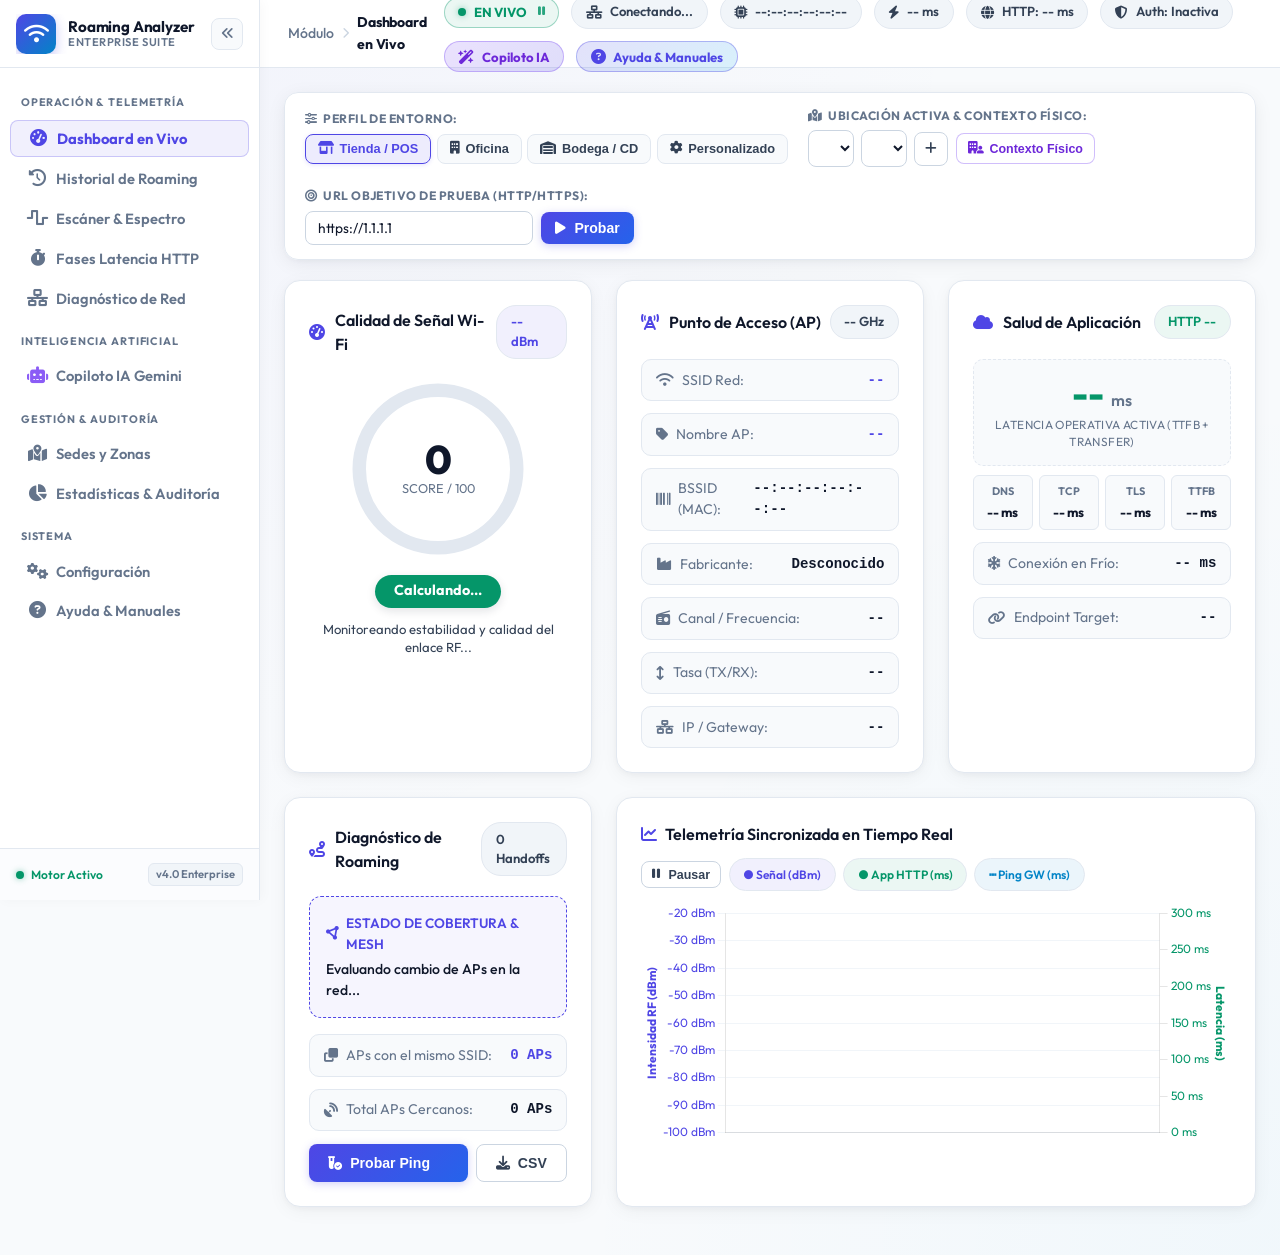
==== static/index.html @ 74868103 "fix(windows): corregir deteccion de IP local en Windows y fallback del historial de fases HTTP" ====
<!DOCTYPE html>
<html lang="es">
<head>
  <meta charset="UTF-8">
  <meta name="viewport" content="width=device-width, initial-scale=1.0">
  <title>Wi-Fi & Enterprise Telemetry Analyzer</title>
  
  <!-- Fonts -->
  <link rel="preconnect" href="https://fonts.googleapis.com">
  <link rel="preconnect" href="https://fonts.gstatic.com" crossorigin>
  <link href="https://fonts.googleapis.com/css2?family=Inter:wght@400;500;600;700&family=Outfit:wght@500;600;700;800&display=swap" rel="stylesheet">
  
  <!-- Icons -->
  <link rel="stylesheet" href="https://cdnjs.cloudflare.com/ajax/libs/font-awesome/6.4.0/css/all.min.css">
  
  <!-- Chart.js (Local Vendor Offline) -->
  <script src="chart.umd.min.js"></script>
  
  <link rel="stylesheet" href="styles.css?v=4.1.0">
</head>
<body>
  <div class="sidebar-overlay" id="sidebar-overlay"></div>
  <div class="app-layout">
    <!-- Left Navigation Sidebar -->
    <aside class="app-sidebar" id="app-sidebar">
      <div class="sidebar-header">
        <a href="#tab-dashboard" class="sidebar-brand">
          <div class="brand-icon">
            <i class="fa-solid fa-wifi"></i>
          </div>
          <div class="brand-text">
            <span class="brand-name">Roaming Analyzer</span>
            <span class="brand-subtitle">Enterprise Suite</span>
          </div>
        </a>
        <button type="button" class="sidebar-toggle-btn" id="btn-toggle-sidebar" title="Contraer / Expandir menú lateral">
          <i class="fa-solid fa-angles-left"></i>
        </button>
      </div>

      <!-- Navigation Menu -->
      <nav class="sidebar-nav">
        <div class="nav-group-title">Operación & Telemetría</div>

        <button type="button" class="tab-btn sidebar-nav-item active" data-tab="tab-dashboard" title="Panel General de Monitoreo en Vivo">
          <i class="fa-solid fa-gauge-high"></i>
          <span>Dashboard en Vivo</span>
        </button>

        <button type="button" class="tab-btn sidebar-nav-item" data-tab="tab-roaming-log" title="Historial y Auditoría de Handoffs">
          <i class="fa-solid fa-history"></i>
          <span>Historial de Roaming</span>
        </button>

        <button type="button" class="tab-btn sidebar-nav-item" data-tab="tab-ap-scanner" title="Escáner de APs Vecinos y Espectro RF">
          <i class="fa-solid fa-wave-square"></i>
          <span>Escáner & Espectro</span>
        </button>

        <button type="button" class="tab-btn sidebar-nav-item" data-tab="tab-http-phases" title="Fases de Latencia HTTP (DNS, TCP, TLS, TTFB)">
          <i class="fa-solid fa-stopwatch"></i>
          <span>Fases Latencia HTTP</span>
        </button>

        <button type="button" class="tab-btn sidebar-nav-item" data-tab="tab-net-diag" title="Diagnóstico de Red y Traceroute">
          <i class="fa-solid fa-network-wired"></i>
          <span>Diagnóstico de Red</span>
        </button>

        <div class="nav-group-title">Inteligencia Artificial</div>

        <button type="button" class="tab-btn sidebar-nav-item" data-tab="tab-ai-agent" id="tab-btn-ai-agent" title="Copiloto de Diagnóstico con Google Gemini & MCP">
          <i class="fa-solid fa-robot" style="color: #8b5cf6;"></i>
          <span>Copiloto IA Gemini</span>
        </button>

        <div class="nav-group-title">Gestión & Auditoría</div>

        <button type="button" class="tab-btn sidebar-nav-item" data-tab="tab-sedes-zonas" title="Administración de Sedes y Zonas Físicas">
          <i class="fa-solid fa-map-location-dot"></i>
          <span>Sedes y Zonas</span>
        </button>

        <button type="button" class="tab-btn sidebar-nav-item" data-tab="tab-stats" title="Estadísticas Históricas y Auditoría de BD">
          <i class="fa-solid fa-chart-pie"></i>
          <span>Estadísticas & Auditoría</span>
        </button>

        <div class="nav-group-title">Sistema</div>

        <button type="button" class="tab-btn sidebar-nav-item" data-tab="tab-config" title="Configuración del Sistema">
          <i class="fa-solid fa-gears"></i>
          <span>Configuración</span>
        </button>

        <button type="button" class="tab-btn sidebar-nav-item" data-tab="tab-help" id="tab-btn-help" title="Centro de Ayuda y Manuales de Usuario">
          <i class="fa-solid fa-circle-question"></i>
          <span>Ayuda & Manuales</span>
        </button>
      </nav>

      <!-- Sidebar Footer Status -->
      <div class="sidebar-footer">
        <div class="sidebar-status-box">
          <div class="sidebar-status-indicator">
            <span class="status-pulse-dot"></span>
            <span class="status-pulse-text">Motor Activo</span>
          </div>
          <span class="sidebar-version-badge">v4.0 Enterprise</span>
        </div>
      </div>
    </aside>

    <!-- Main Workspace Area -->
    <div class="app-content-wrapper">
      <!-- Top Bar Header -->
      <header class="app-topbar">
        <div class="topbar-left">
          <button type="button" id="btn-mobile-sidebar" class="mobile-menu-btn" title="Abrir menú de navegación">
            <i class="fa-solid fa-bars"></i>
          </button>
          <div class="topbar-breadcrumb">
            <span class="breadcrumb-prefix">Módulo</span>
            <i class="fa-solid fa-chevron-right breadcrumb-separator"></i>
            <span id="topbar-current-view" class="breadcrumb-active">Dashboard en Vivo</span>
          </div>
        </div>

        <div class="status-badges">
          <button type="button" id="btn-toggle-capture" class="badge badge-live badge-btn" title="Captura de telemetría activa (Clic para pausar). El monitoreo de roaming se mantiene siempre activo.">
            <div id="capture-status-dot" class="badge-dot"></div>
            <span id="capture-status-label">EN VIVO</span>
            <i id="capture-status-icon" class="fa-solid fa-pause" style="margin-left: 4px; font-size: 0.72rem; opacity: 0.85;"></i>
          </button>
          <div class="badge" title="SSID de la red conectada">
            <i class="fa-solid fa-network-wired"></i>
            <span id="header-ssid">Conectando...</span>
          </div>
          <div class="badge" title="BSSID (MAC del AP actual)">
            <i class="fa-solid fa-microchip"></i>
            <span id="header-bssid">--:--:--:--:--:--</span>
          </div>
          <div class="badge" title="Ping ICMP a la Puerta de Enlace Local">
            <i class="fa-solid fa-bolt"></i>
            <span id="header-ping">-- ms</span>
          </div>
          <div id="header-app-badge" class="badge" title="Latencia HTTP hacia la URL de prueba activa">
            <i class="fa-solid fa-globe"></i>
            <span id="header-app-latency">HTTP: -- ms</span>
          </div>
          <div id="header-auth-badge" class="badge" title="Estado de Autenticación de Aplicación">
            <i class="fa-solid fa-shield-halved"></i>
            <span id="header-auth-status">Auth: Inactiva</span>
          </div>
          <button type="button" id="btn-header-ai-copilot" class="badge badge-btn" style="background: linear-gradient(135deg, rgba(139, 92, 246, 0.18), rgba(79, 70, 229, 0.18)); color: #6d28d9; border: 1px solid rgba(139, 92, 246, 0.4); font-weight: 700; cursor: pointer; display: inline-flex; align-items: center; gap: 0.45rem;" title="Abrir Copiloto de Diagnóstico IA con Google Gemini & MCP">
            <i class="fa-solid fa-wand-magic-sparkles" style="font-size: 0.9rem;"></i>
            <span>Copiloto IA</span>
          </button>
          <button type="button" id="btn-header-help" class="badge badge-btn" style="background: linear-gradient(135deg, rgba(79, 70, 229, 0.16), rgba(14, 165, 233, 0.16)); color: var(--accent-cyan); border: 1px solid rgba(79, 70, 229, 0.35); font-weight: 700; cursor: pointer; display: inline-flex; align-items: center; gap: 0.45rem;" title="Abrir Centro de Ayuda y Manuales (Manual Oficial y Guía Soporte Nivel 1)">
            <i class="fa-solid fa-circle-question" style="font-size: 0.95rem;"></i>
            <span>Ayuda & Manuales</span>
          </button>
        </div>
      </header>

      <!-- Main Workspace Views -->
      <main class="app-main-workspace">
        <!-- View 1: Dashboard en Vivo -->
        <section id="tab-dashboard" class="tab-content active">

    <!-- Multipurpose Control Toolbar -->
    <div class="toolbar-card">
      <div class="toolbar-row">
        <!-- Preset Selector -->
        <div class="toolbar-item" style="flex: 0 0 auto;">
          <label class="toolbar-label"><i class="fa-solid fa-sliders"></i> Perfil de Entorno:</label>
          <div class="preset-buttons" style="align-items: center; flex-wrap: nowrap;">
            <button class="preset-btn active" data-preset="store" title="Tiendas / Cajas POS">
              <i class="fa-solid fa-shop"></i> Tienda / POS
            </button>
            <button class="preset-btn" data-preset="office" title="Sedes Administrativas / Oficinas">
              <i class="fa-solid fa-building"></i> Oficina
            </button>
            <button class="preset-btn" data-preset="warehouse" title="Centros de Distribución / Bodegas">
              <i class="fa-solid fa-warehouse"></i> Bodega / CD
            </button>
            <button class="preset-btn" data-preset="custom" title="Diagnóstico Libre / Personalizado">
              <i class="fa-solid fa-gear"></i> Personalizado
            </button>
          </div>
        </div>

        <!-- Sede & Zona Selectors -->
        <div class="toolbar-item" style="flex: 1.35;">
          <label class="toolbar-label"><i class="fa-solid fa-map-location-dot"></i> Ubicación Activa & Contexto Físico:</label>
          <div style="display: flex; gap: 0.45rem; align-items: center;">
            <select id="sel-location" class="toolbar-select" title="Selecciona la Sede actual"></select>
            <select id="sel-zone" class="toolbar-select" title="Selecciona la Zona física dentro de la Sede"></select>
            <button id="btn-quick-add-zone" class="btn-icon" title="Añadir nueva zona rápida"><i class="fa-solid fa-plus"></i></button>
            <button id="btn-open-zone-context" type="button" class="btn-secondary" style="white-space: nowrap; padding: 0.45rem 0.7rem; font-size: 0.78rem; display: inline-flex; align-items: center; gap: 0.35rem; border-color: rgba(139, 92, 246, 0.4); color: #6d28d9;" title="Describir espacio físico de esta zona (Altura APs, Racks, Muros, Terminal) para enriquecer el análisis con Gemini">
              <i class="fa-solid fa-building-user"></i>
              <span id="lbl-zone-ctx-status">Contexto Físico</span>
            </button>
          </div>
        </div>

        <!-- Target URL Input -->
        <div class="toolbar-item" style="flex: 1.6;">
          <label class="toolbar-label"><i class="fa-solid fa-bullseye"></i> URL Objetivo de Prueba (HTTP/HTTPS):</label>
          <div style="display: flex; gap: 0.5rem; align-items: center;">
            <input type="text" id="input-target-url" class="toolbar-input" placeholder="https://ejemplo.com/ping" value="https://1.1.1.1">
            <button id="btn-apply-url" class="btn-primary" style="white-space: nowrap; padding: 0.5rem 0.9rem;">
              <i class="fa-solid fa-play"></i> Probar
            </button>
          </div>
        </div>
      </div>
    </div>

    <!-- Main Metrics Grid (4 Cards) -->
    <div class="dashboard-grid">
      
      <!-- Card 1: Signal Rating & Score Gauge -->
      <div class="card">
        <div class="card-header">
          <div class="card-title">
            <i class="fa-solid fa-gauge-high"></i>
            <span>Calidad de Señal Wi-Fi</span>
          </div>
          <span id="signal-dbm-pill" class="badge" style="background: rgba(79, 70, 229, 0.08); color: var(--accent-cyan);">-- dBm</span>
        </div>

        <div class="gauge-wrapper">
          <svg class="gauge-svg" viewBox="0 0 160 160">
            <circle class="gauge-bg" cx="80" cy="80" r="70"></circle>
            <circle id="gauge-fill" class="gauge-fill" cx="80" cy="80" r="70"></circle>
          </svg>
          <div class="gauge-center-text">
            <div id="gauge-score" class="gauge-score">0</div>
            <div class="gauge-unit">SCORE / 100</div>
          </div>
        </div>

        <div class="rating-badge-container">
          <span id="rating-pill" class="rating-pill" style="background: var(--accent-emerald);">Calculando...</span>
        </div>

        <p id="rating-recommendation" class="rating-recommendation">
          Monitoreando estabilidad y calidad del enlace RF...
        </p>
      </div>

      <!-- Card 2: Connected AP Identifier -->
      <div class="card">
        <div class="card-header">
          <div class="card-title">
            <i class="fa-solid fa-tower-cell"></i>
            <span>Punto de Acceso (AP)</span>
          </div>
          <span id="band-badge" class="badge">-- GHz</span>
        </div>

        <div class="info-list">
          <div class="info-item">
            <span class="info-label"><i class="fa-solid fa-wifi"></i> SSID Red:</span>
            <span id="info-ssid" class="info-value highlight">--</span>
          </div>
          <div class="info-item">
            <span class="info-label"><i class="fa-solid fa-tag"></i> Nombre AP:</span>
            <span id="info-ap-name" class="info-value highlight">--</span>
          </div>
          <div class="info-item">
            <span class="info-label"><i class="fa-solid fa-barcode"></i> BSSID (MAC):</span>
            <span id="info-bssid" class="info-value">--:--:--:--:--:--</span>
          </div>
          <div class="info-item">
            <span class="info-label"><i class="fa-solid fa-industry"></i> Fabricante:</span>
            <span id="info-vendor" class="info-value">Desconocido</span>
          </div>
          <div class="info-item">
            <span class="info-label"><i class="fa-solid fa-radio"></i> Canal / Frecuencia:</span>
            <span id="info-chan-freq" class="info-value">--</span>
          </div>
          <div class="info-item">
            <span class="info-label"><i class="fa-solid fa-arrows-up-down"></i> Tasa (TX/RX):</span>
            <span id="info-bitrate" class="info-value">--</span>
          </div>
          <div class="info-item">
            <span class="info-label"><i class="fa-solid fa-network-wired"></i> IP / Gateway:</span>
            <span id="info-ip-gw" class="info-value">--</span>
          </div>
        </div>
      </div>

      <!-- Card 3: Application Health & HTTP Latency -->
      <div class="card">
        <div class="card-header">
          <div class="card-title">
            <i class="fa-solid fa-cloud"></i>
            <span>Salud de Aplicación</span>
          </div>
          <span id="app-status-badge" class="badge" style="background: rgba(5, 150, 105, 0.08); color: var(--accent-emerald);">HTTP --</span>
        </div>

        <div class="app-latency-hero">
          <div id="app-latency-val" class="app-latency-val">-- <small>ms</small></div>
          <div class="app-latency-label">Latencia Operativa Activa (TTFB + Transfer)</div>
        </div>

        <div class="phases-mini-grid">
          <div class="phase-mini-item">
            <span class="phase-mini-name">DNS</span>
            <span id="phase-dns-val" class="phase-mini-val">-- ms</span>
          </div>
          <div class="phase-mini-item">
            <span class="phase-mini-name">TCP</span>
            <span id="phase-tcp-val" class="phase-mini-val">-- ms</span>
          </div>
          <div class="phase-mini-item">
            <span class="phase-mini-name">TLS</span>
            <span id="phase-tls-val" class="phase-mini-val">-- ms</span>
          </div>
          <div class="phase-mini-item">
            <span class="phase-mini-name">TTFB</span>
            <span id="phase-ttfb-val" class="phase-mini-val">-- ms</span>
          </div>
        </div>

        <div class="info-list" style="margin-top: 0.75rem;">
          <div class="info-item">
            <span class="info-label"><i class="fa-solid fa-snowflake"></i> Conexión en Frío:</span>
            <span id="info-cold-total" class="info-value">-- ms</span>
          </div>
          <div class="info-item">
            <span class="info-label"><i class="fa-solid fa-link"></i> Endpoint Target:</span>
            <span id="info-target-url" class="info-value text-truncate" style="max-width: 170px;">--</span>
          </div>
        </div>
      </div>

      <!-- Card 4: Roaming Diagnostics & Mesh Auditor -->
      <div class="card">
        <div class="card-header">
          <div class="card-title">
            <i class="fa-solid fa-route"></i>
            <span>Diagnóstico de Roaming</span>
          </div>
          <span id="roaming-count-badge" class="badge">0 Handoffs</span>
        </div>

        <div class="roaming-status-box">
          <div class="roaming-status-title">
            <i class="fa-solid fa-circle-nodes"></i> ESTADO DE COBERTURA & MESH
          </div>
          <div id="roaming-verdict" class="roaming-status-desc">
            Evaluando cambio de APs en la red...
          </div>
        </div>

        <div class="info-list" style="margin-bottom: 0.85rem;">
          <div class="info-item">
            <span class="info-label"><i class="fa-solid fa-clone"></i> APs con el mismo SSID:</span>
            <span id="info-same-ssid-count" class="info-value highlight">0 APs</span>
          </div>
          <div class="info-item">
            <span class="info-label"><i class="fa-solid fa-satellite-dish"></i> Total APs Cercanos:</span>
            <span id="info-total-aps-count" class="info-value">0 APs</span>
          </div>
        </div>

        <div style="display: flex; gap: 0.5rem;">
          <button id="btn-test-roaming" class="btn-primary" style="flex: 1;" title="Realiza ráfaga de 5 pings al gateway">
            <i class="fa-solid fa-vial-circle-check"></i> Probar Ping
          </button>
          <button id="btn-export-quick" class="btn-secondary" title="Exportar reporte CSV consolidado">
            <i class="fa-solid fa-download"></i> CSV
          </button>
        </div>
      </div>

      <!-- Card 5: Live Telemetry Graph (Synchronized RF & Application Latency) -->
      <div class="card card-span-2 chart-card" id="card-telemetry-chart">
        <div class="card-header" style="display: flex; justify-content: space-between; align-items: center; flex-wrap: wrap; gap: 0.75rem; margin-bottom: 0.75rem;">
          <div class="card-title" style="display: flex; align-items: center; gap: 0.5rem;">
            <i class="fa-solid fa-chart-line" style="color: var(--accent-cyan);"></i>
            <span>Telemetría Sincronizada en Tiempo Real</span>
          </div>
          <div style="display: flex; gap: 0.45rem; align-items: center; flex-wrap: wrap;">
            <button type="button" id="btn-chart-toggle-capture" class="btn-secondary" style="padding: 0.35rem 0.65rem; font-size: 0.78rem;" title="Pausar o reanudar captura de datos de telemetría (El roaming continúa registrándose)">
              <i id="btn-chart-capture-icon" class="fa-solid fa-pause"></i>
              <span id="btn-chart-capture-label">Pausar</span>
            </button>
            <span class="badge" style="color: var(--accent-cyan); background: rgba(79, 70, 229, 0.08); font-size: 0.75rem;">● Señal (dBm)</span>
            <span class="badge" style="color: var(--accent-emerald); background: rgba(5, 150, 105, 0.08); font-size: 0.75rem;">● App HTTP (ms)</span>
            <span class="badge" style="color: var(--accent-sky); background: rgba(2, 132, 199, 0.08); font-size: 0.75rem;">┅ Ping GW (ms)</span>
          </div>
        </div>

        <div class="chart-container">
          <canvas id="telemetryChart"></canvas>
        </div>
      </div>

    </div>
        </section>

        <!-- View 2: Historial de Roaming -->
        <section id="tab-roaming-log" class="tab-content card">
          <div style="display: flex; justify-content: space-between; align-items: center; margin-bottom: 1rem; flex-wrap: wrap; gap: 0.75rem;">
            <div>
              <h2 style="font-size: 1.15rem; font-weight: 700; color: var(--text-primary); margin-bottom: 0.25rem;">
                <i class="fa-solid fa-history" style="color: var(--accent-cyan); margin-right: 0.4rem;"></i> Historial de Roaming y Auditoría de Handoffs
              </h2>
              <p style="font-size: 0.85rem; color: var(--text-muted);">
                Registro cronológico de transiciones (handoffs) entre Access Points. Cada salto correlaciona la variación de dBm y el impacto en la latencia de la aplicación.
              </p>
            </div>
            <div style="display: flex; gap: 0.5rem; align-items: center;">
              <button id="btn-export-roaming-csv" class="btn-secondary" style="padding: 0.4rem 0.8rem; font-size: 0.8rem;">
                <i class="fa-solid fa-file-csv"></i> Descargar CSV Roaming
              </button>
              <button id="btn-clear-roaming-log" class="btn-secondary" style="padding: 0.4rem 0.8rem; font-size: 0.8rem;">
                <i class="fa-solid fa-trash-can"></i> Limpiar
              </button>
            </div>
          </div>

          <div class="table-responsive">
            <table class="custom-table">
              <thead>
                <tr>
                  <th>Hora</th>
                  <th>Sede / Zona</th>
                  <th>SSID</th>
                  <th>AP Anterior (BSSID)</th>
                  <th>Nuevo AP (BSSID)</th>
                  <th>Variación Señal</th>
                  <th>Latencia App</th>
                  <th>Veredicto</th>
                </tr>
              </thead>
              <tbody id="roaming-table-body">
                <tr>
                  <td colspan="8">
                    <div class="empty-state">
                      <i class="fa-solid fa-route"></i>
                      <p>No se han registrado eventos de cambio de AP aún.</p>
                      <small>Cuando la tarjeta Wi-Fi conmute entre APs, aparecerá aquí con su correlación de latencia.</small>
                    </div>
                  </td>
                </tr>
              </tbody>
            </table>
          </div>
        </section>

        <!-- View 3: Escáner de APs Vecinos & Espectro RF -->
        <section id="tab-ap-scanner" class="tab-content">
          <!-- Full-Width Card: Wi-Fi Spectrum & Channel Analysis (2.4 GHz, 5 GHz, 6 GHz, 7 GHz) -->
          <div class="card spectrum-card" id="card-wifi-spectrum" style="margin-bottom: 1.5rem;">
            <div class="card-header" style="display: flex; justify-content: space-between; align-items: center; flex-wrap: wrap; gap: 0.75rem; margin-bottom: 0.75rem;">
              <div class="card-title" style="display: flex; align-items: center; gap: 0.5rem;">
                <i class="fa-solid fa-wave-square" style="color: var(--accent-cyan);"></i>
                <span>Análisis de Canales y Espectro Wi-Fi (RF Spectrum Analyzer)</span>
              </div>
              
              <div style="display: flex; align-items: center; gap: 0.45rem; flex-wrap: wrap;">
                <div class="preset-buttons" id="spectrum-band-selector">
                  <button type="button" class="preset-btn active" data-band="2.4" id="btn-band-24" title="Ver espectro de canales en banda 2.4 GHz">
                    2.4 GHz <span id="spectrum-count-24" class="badge" style="font-size: 0.7rem; padding: 0.1rem 0.45rem; margin-left: 0.2rem; background: rgba(79, 70, 229, 0.08); color: var(--accent-cyan);">0</span>
                  </button>
                  <button type="button" class="preset-btn" data-band="5" id="btn-band-5" title="Ver espectro de canales en banda 5 GHz">
                    5 GHz <span id="spectrum-count-5" class="badge" style="font-size: 0.7rem; padding: 0.1rem 0.45rem; margin-left: 0.2rem; background: rgba(79, 70, 229, 0.08); color: var(--accent-cyan);">0</span>
                  </button>
                  <button type="button" class="preset-btn" data-band="6" id="btn-band-6" title="Ver espectro de canales en bandas 6 GHz / 7 GHz (Wi-Fi 6E/7)">
                    6 GHz / 7 GHz <span id="spectrum-count-6" class="badge" style="font-size: 0.7rem; padding: 0.1rem 0.45rem; margin-left: 0.2rem; background: rgba(79, 70, 229, 0.08); color: var(--accent-cyan);">0</span>
                  </button>
                </div>
                
                <button type="button" id="btn-spectrum-filter-ssid" class="btn-secondary" style="font-size: 0.78rem; padding: 0.35rem 0.65rem;" title="Filtrar: Mostrar Todos los SSIDs o Solo mi red">
                  <i class="fa-solid fa-filter"></i> <span id="spectrum-filter-label">Todos</span>
                </button>
                <button type="button" id="btn-refresh-spectrum" class="btn-icon" title="Escanear y actualizar espectro">
                  <i class="fa-solid fa-arrows-rotate"></i>
                </button>
              </div>
            </div>

            <div class="spectrum-container" style="position: relative; width: 100%; height: 320px; min-height: 320px; max-height: 320px; overflow: hidden;">
              <canvas id="wifiSpectrumCanvas" style="position: absolute; top: 0; left: 0; width: 100% !important; height: 100% !important; display: block;"></canvas>
              <div id="spectrum-tooltip" class="spectrum-tooltip"></div>
            </div>

            <div id="spectrum-footer-info" style="display: flex; justify-content: space-between; align-items: center; margin-top: 0.6rem; padding-top: 0.5rem; border-top: 1px solid var(--border-color); font-size: 0.78rem; color: var(--text-muted); flex-wrap: wrap; gap: 0.5rem;">
              <div id="spectrum-summary-text">
                <i class="fa-solid fa-satellite-dish" style="color: var(--accent-cyan); margin-right: 0.3rem;"></i> Analizando ocupación de espectro...
              </div>
              <div id="spectrum-recommendation" style="font-weight: 600; color: var(--accent-emerald);">
                <!-- Recommendation info -->
              </div>
            </div>
          </div>

          <!-- Card: AP Candidate Scanner -->
          <div class="card">
            <div style="margin-bottom: 1rem;">
              <h2 style="font-size: 1.15rem; font-weight: 700; color: var(--text-primary); margin-bottom: 0.25rem;">
                <i class="fa-solid fa-list-check" style="color: var(--accent-cyan); margin-right: 0.4rem;"></i> Escáner de Puntos de Acceso (APs) Vecinos
              </h2>
              <p style="font-size: 0.85rem; color: var(--text-muted);">
                Puntos de acceso Wi-Fi detectados en el entorno. Los marcados con <span style="color: var(--accent-cyan); font-weight: bold;">[Mismo SSID]</span> son los APs de la red a los cuales tu adaptador puede conmutar automáticamente.
              </p>
            </div>

            <div class="table-responsive">
              <table class="custom-table">
                <thead>
                  <tr>
                    <th>Estado</th>
                    <th>SSID</th>
                    <th>Nombre AP / BSSID (MAC)</th>
                    <th>Fabricante</th>
                    <th>Señal %</th>
                    <th>Frecuencia</th>
                    <th>Canal</th>
                    <th>Candidato Roaming</th>
                  </tr>
                </thead>
                <tbody id="ap-scanner-table-body">
                  <tr>
                    <td colspan="8">
                      <div class="empty-state">
                        <i class="fa-solid fa-spinner fa-spin"></i>
                        <p>Cargando lista de Puntos de Acceso cercanos...</p>
                      </div>
                    </td>
                  </tr>
                </tbody>
              </table>
            </div>
          </div>
        </section>

      <!-- View 4: HTTP Latency Phases -->
      <section id="tab-http-phases" class="tab-content card">
        <div style="margin-bottom: 1.25rem;">
          <p style="font-size: 0.85rem; color: var(--text-muted);">
            Desglose quirúrgico de las 5 fases de conexión hacia <strong id="phases-target-label" style="color: var(--accent-cyan);">--</strong>. Permite aislar si la lentitud reside en el DNS local, el Handshake de red, la negociación criptográfica TLS o el backend del servidor.
          </p>
        </div>

        <div class="phases-cards-row">
          <div class="phase-card">
            <div class="phase-card-title"><i class="fa-solid fa-magnifying-glass"></i> 1. DNS</div>
            <div id="card-dns-val" class="phase-card-val">-- ms</div>
            <div class="phase-card-desc">Resolución de nombre a dirección IP</div>
          </div>
          <div class="phase-card">
            <div class="phase-card-title"><i class="fa-solid fa-handshake"></i> 2. TCP</div>
            <div id="card-tcp-val" class="phase-card-val">-- ms</div>
            <div class="phase-card-desc">3-Way Handshake (Socket SYN/ACK)</div>
          </div>
          <div class="phase-card">
            <div class="phase-card-title"><i class="fa-solid fa-lock"></i> 3. TLS / SSL</div>
            <div id="card-tls-val" class="phase-card-val">-- ms</div>
            <div class="phase-card-desc">Negociación de cifrado HTTPS</div>
          </div>
          <div class="phase-card">
            <div class="phase-card-title"><i class="fa-solid fa-server"></i> 4. TTFB</div>
            <div id="card-ttfb-val" class="phase-card-val">-- ms</div>
            <div class="phase-card-desc">Tiempo de espera hasta el 1er byte</div>
          </div>
          <div class="phase-card">
            <div class="phase-card-title"><i class="fa-solid fa-download"></i> 5. Transfer</div>
            <div id="card-trans-val" class="phase-card-val">-- ms</div>
            <div class="phase-card-desc">Descarga completa del cuerpo</div>
          </div>
        </div>

        <div class="card" style="margin-top: 1.25rem;">
          <div class="card-header">
            <div class="card-title">
              <i class="fa-solid fa-chart-column"></i>
              <span>Distribución Proporcional de la Latencia por Fases</span>
            </div>
            <button id="btn-manual-probe" class="btn-primary" style="padding: 0.4rem 0.8rem; font-size: 0.8rem;">
              <i class="fa-solid fa-rotate-right"></i> Medir Ahora
            </button>
          </div>
          <div style="height: 180px; position: relative;">
            <canvas id="phasesChart"></canvas>
          </div>
        </div>

        <div id="card-http-history" class="card" style="margin-top: 1.25rem;">
          <div class="card-header" style="display: flex; justify-content: space-between; align-items: center; border-bottom: 1px solid var(--border-color); padding-bottom: 0.75rem; margin-bottom: 1rem; flex-wrap: wrap; gap: 0.75rem;">
            <div class="card-title" style="display: flex; align-items: center; gap: 0.5rem;">
              <i class="fa-solid fa-clock-rotate-left" style="color: var(--accent-cyan);"></i>
              <span>Historial de Pruebas de Latencia HTTP (Últimas 50)</span>
              <span id="http-history-counter" class="badge" style="background: rgba(79, 70, 229, 0.08); color: var(--accent-cyan); font-weight: 700; margin-left: 0.5rem;">0 pruebas</span>
            </div>
            <div style="display: flex; gap: 0.5rem; align-items: center;">
              <button id="btn-refresh-http-history" class="btn-secondary" style="font-size: 0.8rem; padding: 0.35rem 0.75rem;">
                <i class="fa-solid fa-arrows-rotate"></i> Actualizar
              </button>
              <button id="btn-export-http-history" class="btn-secondary" style="font-size: 0.8rem; padding: 0.35rem 0.75rem;">
                <i class="fa-solid fa-file-csv"></i> Exportar CSV
              </button>
            </div>
          </div>
          <div class="table-responsive" style="max-height: 480px; overflow-y: auto;">
            <table class="custom-table" style="width: 100%;">
              <thead>
                <tr>
                  <th style="width: 45px; text-align: center;">#</th>
                  <th style="min-width: 90px;">Hora</th>
                  <th style="min-width: 140px;">Sede / Zona</th>
                  <th style="min-width: 150px;">AP Wi-Fi / RSSI</th>
                  <th style="min-width: 95px; text-align: center;">Estado</th>
                  <th style="min-width: 70px; text-align: right;">DNS</th>
                  <th style="min-width: 70px; text-align: right;">TCP</th>
                  <th style="min-width: 70px; text-align: right;">TLS</th>
                  <th style="min-width: 75px; text-align: right; color: var(--accent-emerald);">TTFB</th>
                  <th style="min-width: 75px; text-align: right;">Transfer</th>
                  <th style="min-width: 85px; text-align: right; font-weight: bold; color: var(--accent-cyan);">Total</th>
                </tr>
              </thead>
              <tbody id="http-history-table-body">
                <tr>
                  <td colspan="11">
                    <div class="empty-state" style="padding: 2rem 1rem; text-align: center;">
                      <i class="fa-solid fa-spinner fa-spin" style="font-size: 1.5rem; color: var(--accent-cyan); margin-bottom: 0.5rem;"></i>
                      <p style="color: var(--text-muted); margin: 0;">Cargando historial de pruebas HTTP...</p>
                    </div>
                  </td>
                </tr>
              </tbody>
            </table>
          </div>
        </div>
      </section>

      <!-- View 5: Network Diagnostics -->
      <section id="tab-net-diag" class="tab-content card">
        <div style="display: flex; justify-content: space-between; align-items: center; margin-bottom: 1rem; flex-wrap: wrap; gap: 0.75rem;">
          <div>
            <p style="font-size: 0.85rem; color: var(--text-muted); margin-bottom: 0.25rem;">
              Diagnóstico integral de red con pings ICMP paralelos a la Puerta de Enlace, Servidores DNS locales y el Servidor Aplicativo, junto con Traceroute detallado salto por salto.
            </p>
            <div style="display: flex; align-items: center; gap: 0.75rem; flex-wrap: wrap; margin-top: 0.4rem;">
              <span id="diag-last-run-badge" style="font-size: 0.8rem; color: var(--accent-cyan); font-weight: 600;">
                <i class="fa-solid fa-clock-rotate-left"></i> Histórico: Cargando ejecuciones...
              </span>
              <div id="grp-diag-history-selector" style="display: inline-flex; align-items: center; gap: 0.4rem;">
                <label for="sel-diag-run-history" style="font-size: 0.78rem; color: var(--text-muted);"><i class="fa-solid fa-list-ol"></i> Ver prueba:</label>
                <select id="sel-diag-run-history" class="toolbar-select" style="font-size: 0.78rem; padding: 0.25rem 0.6rem; height: auto; min-width: 240px;">
                  <option value="0">Última prueba automática</option>
                </select>
              </div>
            </div>
          </div>
          <div style="display: flex; gap: 0.5rem; align-items: center;">
            <button id="btn-refresh-net-diag" class="btn-secondary" style="font-size: 0.82rem; padding: 0.45rem 0.8rem;" title="Refrescar vista e histórico de diagnósticos">
              <i class="fa-solid fa-arrows-rotate"></i> Actualizar
            </button>
            <button id="btn-run-diag" class="btn-primary" style="font-size: 0.82rem; padding: 0.45rem 0.9rem;">
              <i class="fa-solid fa-microscope"></i> Ejecutar Diagnóstico Completo
            </button>
          </div>
        </div>

        <div id="diag-results-container">
          <div class="empty-state">
            <i class="fa-solid fa-network-wired"></i>
            <p>No se ha ejecutado un diagnóstico de red en esta sesión.</p>
            <small>Haz clic en "Ejecutar Diagnóstico Completo" para evaluar Gateway, DNS y saltos de red.</small>
          </div>
        </div>
      </section>

      <!-- View 6: Sedes & Zonas Manager -->
      <section id="tab-sedes-zonas" class="tab-content card">
        <div style="display: flex; justify-content: space-between; align-items: center; margin-bottom: 1.25rem; flex-wrap: wrap; gap: 0.75rem;">
          <p style="font-size: 0.85rem; color: var(--text-muted); margin: 0;">
            Administra las Sedes físicas (tiendas, oficinas, centros de distribución) y sus Zonas operativas (cajas, pasillos, racks, muelles) para etiquetar todas las pruebas.
          </p>
          <div style="display: flex; gap: 0.5rem; flex-wrap: wrap; align-items: center;">
            <input type="file" id="input-file-sedes-zonas" accept=".json,.csv,.txt" style="display: none;">
            <button type="button" id="btn-import-sedes-file" class="btn-primary" style="font-size: 0.8rem; padding: 0.4rem 0.8rem;">
              <i class="fa-solid fa-file-arrow-up"></i> Cargar Archivo (JSON / CSV)
            </button>
            <button type="button" id="btn-export-sedes-json" class="btn-secondary" style="font-size: 0.8rem; padding: 0.4rem 0.8rem;" title="Descargar catálogo actual en formato JSON">
              <i class="fa-solid fa-download"></i> Exportar JSON
            </button>
            <button type="button" id="btn-export-sedes-csv" class="btn-secondary" style="font-size: 0.8rem; padding: 0.4rem 0.8rem;" title="Descargar catálogo actual en formato CSV">
              <i class="fa-solid fa-file-csv"></i> Exportar CSV
            </button>
            <button type="button" id="btn-sync-sedes-json" class="btn-secondary" style="font-size: 0.8rem; padding: 0.4rem 0.8rem;" title="Recargar sedes_zonas.json del disco del servidor">
              <i class="fa-solid fa-arrows-rotate"></i> Recargar sedes_zonas.json
            </button>
            <button type="button" id="btn-add-sede-modal" class="btn-secondary" style="font-size: 0.8rem; padding: 0.4rem 0.8rem;">
              <i class="fa-solid fa-plus"></i> Nueva Sede
            </button>
          </div>
        </div>

        <div id="sedes-cards-container" class="sedes-grid">
          <!-- Loaded dynamically via JS -->
        </div>
      </section>

      <!-- View 7: Statistics & Percentiles -->
      <section id="tab-stats" class="tab-content card">
        <!-- Header & Description -->
        <div style="display: flex; justify-content: space-between; align-items: flex-start; flex-wrap: wrap; gap: 1rem; margin-bottom: 1rem;">
          <div style="max-width: 780px;">
            <div style="display: flex; align-items: center; gap: 0.5rem; margin-bottom: 0.35rem;">
              <i class="fa-solid fa-chart-pie" style="color: var(--accent-cyan); font-size: 1.15rem;"></i>
              <strong style="font-size: 1.1rem; color: var(--text-primary);">Métricas Consolidadas & Auditoría Completa</strong>
            </div>
            <p style="font-size: 0.82rem; color: var(--text-muted); line-height: 1.45;">
              Auditoría estadística y exportación de informes para pruebas estáticas en una sola zona o <strong>recorridos continuos por todas las zonas</strong>. Seleccione el rango de fechas de interés y el alcance territorial (Sede / Zona) para consolidar percentiles (<span style="color: var(--accent-cyan); font-weight: 600;">P50, P90, P95, P99</span>), estabilidad de roaming y telemetría de red.
            </p>
          </div>
        </div>

        <!-- Audit Scope & Date Range Filter Panel -->
        <div class="stats-filter-panel">
          <!-- Row 1: Date Range Filter -->
          <div class="stats-filter-row">
            <div class="stats-filter-left">
              <div class="stats-filter-group">
                <i class="fa-regular fa-calendar" style="color: var(--accent-cyan); font-size: 0.9rem;"></i>
                <label for="stats-start-date">Fecha Desde:</label>
                <input type="date" id="stats-start-date" title="Fecha inicial del rango de auditoría">
              </div>
              <div class="stats-filter-group">
                <label for="stats-end-date">Hasta:</label>
                <input type="date" id="stats-end-date" title="Fecha final del rango de auditoría">
              </div>
              <div style="display: flex; gap: 0.35rem; align-items: center; margin-left: 0.25rem;">
                <button type="button" id="btn-stats-today" class="date-preset-btn" title="Filtrar solo mediciones de hoy">Hoy</button>
                <button type="button" id="btn-stats-7d" class="date-preset-btn" title="Filtrar últimos 7 días">Últimos 7 días</button>
                <button type="button" id="btn-stats-all" class="date-preset-btn active" title="Consultar todo el historial sin filtro de fechas">Historial Completo</button>
              </div>
            </div>
          </div>

          <!-- Row 2: Location & Zone Scope + Actions -->
          <div class="stats-filter-row" style="border-top: 1px solid var(--border-color); padding-top: 0.8rem;">
            <div class="stats-filter-left">
              <div class="stats-filter-group">
                <i class="fa-solid fa-location-dot" style="color: var(--accent-cyan); font-size: 0.9rem;"></i>
                <label for="stats-location-select">Sede:</label>
                <select id="stats-location-select" style="min-width: 170px;">
                  <option value="all">Todas las Sedes</option>
                </select>
              </div>
              <div class="stats-filter-group">
                <i class="fa-solid fa-layer-group" style="color: var(--accent-sky); font-size: 0.9rem;"></i>
                <label for="stats-zone-select">Zona / Recorrido:</label>
                <select id="stats-zone-select" style="min-width: 230px;">
                  <option value="all">Todas las Zonas (Recorrido Completo)</option>
                </select>
              </div>
              <button id="btn-apply-stats-filter" type="button" class="btn-secondary" style="font-size: 0.82rem; padding: 0.42rem 0.85rem; display: inline-flex; align-items: center; gap: 0.4rem;" title="Aplica el rango de fechas, sede y zona a las estadísticas mostradas">
                <i class="fa-solid fa-arrows-rotate"></i> Actualizar Métricas
              </button>
            </div>

            <!-- Export Buttons on the Right -->
            <div style="display: flex; gap: 0.55rem; align-items: center; flex-wrap: wrap;">
              <!-- Primary ZIP Export Button -->
              <button id="btn-export-audit-zip" class="btn-primary" style="font-size: 0.82rem; font-weight: 700; padding: 0.52rem 1.05rem; display: inline-flex; align-items: center; gap: 0.5rem; box-shadow: 0 4px 12px rgba(79, 70, 229, 0.25);" title="Descarga un paquete ZIP con los 4 informes independientes (Roaming, HTTP, ICMP y Telemetría) filtrados por el rango y alcance seleccionado">
                <i class="fa-solid fa-file-zipper" style="font-size: 0.95rem;"></i> Exportar Todo (.ZIP)
              </button>

              <!-- Export Options Dropdown -->
              <div class="dropdown-wrapper" style="position: relative;">
                <button id="btn-export-options-toggle" type="button" class="btn-secondary" style="font-size: 0.82rem; padding: 0.52rem 0.85rem; display: inline-flex; align-items: center; gap: 0.45rem;">
                  <i class="fa-solid fa-download"></i> Opciones CSV <i class="fa-solid fa-chevron-down" style="font-size: 0.7rem; opacity: 0.8;"></i>
                </button>
                <div id="export-options-menu" class="export-dropdown-menu" style="display: none;">
                  <button type="button" class="export-menu-item" id="btn-export-opt-zip" style="color: var(--accent-cyan); font-weight: 600;">
                    <i class="fa-solid fa-file-zipper"></i>
                    <div style="flex: 1; text-align: left;">
                      <div>Paquete Completo Auditoría</div>
                      <small style="color: var(--text-muted); font-size: 0.72rem;">Roaming + HTTP + ICMP + Resumen</small>
                    </div>
                    <span class="badge" style="font-size: 0.68rem; padding: 0.1rem 0.4rem; background: rgba(79, 70, 229, 0.1); color: var(--accent-cyan);">.ZIP</span>
                  </button>
                  <div style="height: 1px; background: var(--border-color); margin: 0.35rem 0;"></div>
                  <button type="button" class="export-menu-item" id="btn-export-opt-roaming">
                    <i class="fa-solid fa-route" style="color: var(--accent-purple);"></i>
                    <div style="flex: 1; text-align: left;">
                      <div>Eventos de Roaming</div>
                      <small style="color: var(--text-muted); font-size: 0.72rem;">Saltos entre APs, Deltas dBm y Veredictos</small>
                    </div>
                    <span class="badge" style="font-size: 0.68rem; padding: 0.1rem 0.4rem;">.CSV</span>
                  </button>
                  <button type="button" class="export-menu-item" id="btn-export-opt-http">
                    <i class="fa-solid fa-stopwatch" style="color: var(--accent-emerald);"></i>
                    <div style="flex: 1; text-align: left;">
                      <div>Fases de Latencia HTTP</div>
                      <small style="color: var(--text-muted); font-size: 0.72rem;">DNS, TCP, TLS, TTFB y Transferencia</small>
                    </div>
                    <span class="badge" style="font-size: 0.68rem; padding: 0.1rem 0.4rem;">.CSV</span>
                  </button>
                  <button type="button" class="export-menu-item" id="btn-export-opt-icmp">
                    <i class="fa-solid fa-network-wired" style="color: var(--accent-sky);"></i>
                    <div style="flex: 1; text-align: left;">
                      <div>Diagnóstico ICMP & Traceroute</div>
                      <small style="color: var(--text-muted); font-size: 0.72rem;">Multi-ping, Pérdida y Saltos de Red</small>
                    </div>
                    <span class="badge" style="font-size: 0.68rem; padding: 0.1rem 0.4rem;">.CSV</span>
                  </button>
                  <button type="button" class="export-menu-item" id="btn-export-opt-telemetry">
                    <i class="fa-solid fa-table" style="color: var(--text-secondary);"></i>
                    <div style="flex: 1; text-align: left;">
                      <div>Telemetría Sincronizada</div>
                      <small style="color: var(--text-muted); font-size: 0.72rem;">Muestras periódicas RF, Ping y App</small>
                    </div>
                    <span class="badge" style="font-size: 0.68rem; padding: 0.1rem 0.4rem;">.CSV</span>
                  </button>
                  <div style="height: 1px; background: var(--border-color); margin: 0.35rem 0;"></div>
                  <button type="button" class="export-menu-item" id="btn-export-opt-clear" style="color: #ef4444;">
                    <i class="fa-solid fa-trash-can" style="color: #ef4444;"></i>
                    <div style="flex: 1; text-align: left;">
                      <div>Limpiar Base de Datos</div>
                      <small style="color: var(--text-muted); font-size: 0.72rem;">Vacía telemetría, roaming y diagnósticos</small>
                    </div>
                    <span class="badge" style="font-size: 0.68rem; padding: 0.1rem 0.4rem; background: rgba(239, 68, 68, 0.1); color: #ef4444;">PURGE</span>
                  </button>
                </div>
              </div>

              <!-- Button to Clear Database History -->
              <button id="btn-clear-db-stats" type="button" class="btn-secondary" style="font-size: 0.82rem; padding: 0.52rem 0.85rem; display: inline-flex; align-items: center; gap: 0.45rem; color: #ef4444; border-color: rgba(239, 68, 68, 0.35);" title="Elimina todas las muestras de telemetría, eventos de roaming y diagnósticos de la base de datos">
                <i class="fa-solid fa-trash-can"></i> Limpiar BD
              </button>

              <!-- Legacy fallback button -->
              <button id="btn-export-telemetry-csv" style="display: none;"></button>
            </div>
          </div>
        </div>

        <div class="stats-overview-grid">
          <div class="stat-box">
            <div class="stat-box-label">Muestras Totales</div>
            <div id="stat-total-samples" class="stat-box-val">0</div>
          </div>
          <div class="stat-box">
            <div class="stat-box-label">Disponibilidad (Uptime)</div>
            <div id="stat-uptime-pct" class="stat-box-val" style="color: var(--accent-emerald);">100%</div>
          </div>
          <div class="stat-box">
            <div class="stat-box-label">Latencia Mediana (P50)</div>
            <div id="stat-p50" class="stat-box-val">0 ms</div>
          </div>
          <div class="stat-box">
            <div class="stat-box-label">Percentil 95 (P95)</div>
            <div id="stat-p95" class="stat-box-val" style="color: var(--accent-amber);">0 ms</div>
          </div>
          <div class="stat-box">
            <div class="stat-box-label">Percentil 99 (P99)</div>
            <div id="stat-p99" class="stat-box-val" style="color: var(--accent-rose);">0 ms</div>
          </div>
          <div class="stat-box">
            <div class="stat-box-label">Jitter Promedio</div>
            <div id="stat-jitter" class="stat-box-val">0 ms</div>
          </div>
          <div class="stat-box">
            <div class="stat-box-label">Señal Media (dBm)</div>
            <div id="stat-avg-dbm" class="stat-box-val">-- dBm</div>
          </div>
          <div class="stat-box">
            <div class="stat-box-label">Eventos de Roaming</div>
            <div id="stat-roaming-count" class="stat-box-val" style="color: var(--accent-purple);">0</div>
          </div>
        </div>
      </section>

      <!-- View 7.5: Copiloto IA Gemini & MCP -->
      <section id="tab-ai-agent" class="tab-content">
        <!-- Hero & Context Calibration Bar -->
        <div class="card" style="margin-bottom: 1.25rem; border-left: 4px solid #8b5cf6;">
          <div style="display: flex; justify-content: space-between; align-items: flex-start; flex-wrap: wrap; gap: 1rem;">
            <div style="flex: 1; min-width: 280px;">
              <div style="display: flex; align-items: center; gap: 0.6rem; margin-bottom: 0.35rem;">
                <span class="badge" style="background: rgba(139, 92, 246, 0.14); color: #6d28d9; font-weight: 700;">
                  <i class="fa-solid fa-robot"></i> GOOGLE GEMINI INTERACTIONS API + MCP
                </span>
                <span id="ai-cred-badge" class="badge" style="background: rgba(16, 185, 129, 0.12); color: #059669; font-weight: 600;">
                  Verificando cuenta...
                </span>
              </div>
              <h2 style="font-size: 1.22rem; font-weight: 700; color: var(--text-primary); margin: 0 0 0.3rem 0;">
                Copiloto de Diagnóstico Wi-Fi & Aplicaciones en Tiempo Real
              </h2>
              <p style="font-size: 0.84rem; color: var(--text-secondary); margin: 0; line-height: 1.45;">
                Interpreta las métricas capturadas en vivo (RF, Roaming, Espectro, Fases HTTP y Traceroute) cruzándolas con las <strong>condiciones físicas del recinto</strong> (altura de APs, racks metálicos, muros y tipo de terminal) para determinar con exactitud la causa raíz.
              </p>
            </div>

            <div style="display: flex; align-items: center; gap: 0.6rem; flex-wrap: wrap;">
              <select id="ai-model-selector" class="toolbar-select" style="min-width: 225px; font-weight: 600;">
                <option value="gemini-3.8-flash">⚡ Gemini 3.8 Flash (Tiempo Real & Ágil)</option>
                <option value="gemini-4-argon">🧠 Gemini 4 Argon (Auditoría Profunda)</option>
                <option value="gemini-3.5-flash-lite">🚀 Gemini 3.5 Flash-Lite (Ultra Rápido)</option>
              </select>
              <button type="button" id="btn-ai-edit-context" class="btn-secondary" style="font-size: 0.82rem; display: inline-flex; align-items: center; gap: 0.4rem;">
                <i class="fa-solid fa-building-Wheat"></i>
                <i class="fa-solid fa-sliders"></i> Describir Espacio Físico
              </button>
              <button type="button" id="btn-ai-quick-audit" class="btn-primary" style="background: linear-gradient(135deg, #7c3aed, #4f46e5); font-size: 0.84rem; display: inline-flex; align-items: center; gap: 0.45rem;">
                <i class="fa-solid fa-wand-magic-sparkles"></i> Auditar Captura Actual
              </button>
            </div>
          </div>

          <!-- Active Physical Context Summary Strip -->
          <div id="ai-zone-context-strip" style="margin-top: 1rem; padding: 0.75rem 1rem; border-radius: 8px; background: #f8fafc; border: 1px solid var(--border-color); display: flex; justify-content: space-between; align-items: center; flex-wrap: wrap; gap: 0.75rem;">
            <div style="display: flex; align-items: center; gap: 0.65rem; flex-wrap: wrap; font-size: 0.82rem;">
              <span style="font-weight: 700; color: #4f46e5;">
                <i class="fa-solid fa-location-dot"></i> <span id="ai-ctx-loc-zone">Sede / Zona</span>:
              </span>
              <span id="ai-ctx-summary-pills" style="color: var(--text-secondary);">
                Cargando perfil físico del sitio...
              </span>
            </div>
            <button type="button" id="btn-ai-refresh-questions" class="btn-secondary" style="font-size: 0.76rem; padding: 0.3rem 0.65rem;">
              <i class="fa-solid fa-rotate"></i> Evaluar Anomalías en Vivo
            </button>
          </div>
        </div>

        <!-- Two-Column Workspace: Left = Situational Questions & Physical Context Form, Right = Multi-turn AI Console -->
        <div style="display: grid; grid-template-columns: minmax(320px, 1fr) minmax(420px, 1.65fr); gap: 1.25rem; align-items: start;">
          
          <!-- Left Column: Interactive Context Enrichment & Situational Questions -->
          <div style="display: flex; flex-direction: column; gap: 1.15rem;">
            
            <!-- Situational In-Loop Questions Card -->
            <div class="card">
              <div class="card-header" style="margin-bottom: 0.75rem;">
                <div class="card-title">
                  <i class="fa-solid fa-clipboard-question" style="color: #8b5cf6;"></i>
                  <span>Preguntas Situacionales del Agente</span>
                </div>
                <span id="ai-questions-count" class="badge">0 activas</span>
              </div>
              <p style="font-size: 0.79rem; color: var(--text-muted); margin-top: 0; margin-bottom: 0.85rem;">
                El agente analiza las anomalías en tiempo real y te formula preguntas clave sobre lo que ocurre a tu alrededor para descartar falsos positivos y precisar el diagnóstico:
              </p>
              <div id="ai-situational-questions-list" style="display: flex; flex-direction: column; gap: 0.75rem;">
                <!-- Dynamic situational question cards -->
              </div>
            </div>

            <!-- Collapsible Physical Space Questionnaire Card -->
            <div class="card" id="card-physical-context-editor">
              <div class="card-header" style="margin-bottom: 0.75rem;">
                <div class="card-title">
                  <i class="fa-solid fa-warehouse" style="color: var(--accent-cyan);"></i>
                  <span>Ficha del Espacio Físico (Zona Actual)</span>
                </div>
                <span id="ai-profile-saved-badge" class="badge" style="font-size: 0.7rem;">Sin configurar</span>
              </div>

              <div style="display: flex; flex-direction: column; gap: 0.75rem;">
                <div class="form-group" style="margin-bottom: 0;">
                  <label class="form-label" style="font-size: 0.78rem; font-weight: 600;">1. Tipo de Recinto Físico:</label>
                  <select id="ctx-env-type" class="toolbar-select" style="width: 100%; font-size: 0.82rem;">
                    <option value="">-- Seleccionar tipo de espacio --</option>
                    <option value="Bodega / Centro de Distribución (Estanterías altas)">🏭 Bodega / Centro de Distribución (Estanterías altas)</option>
                    <option value="Piso de Venta / Tienda Retail">🏬 Piso de Venta / Tienda Retail</option>
                    <option value="Oficina Abierta / Corporativo">🏢 Oficina Abierta / Corporativo</option>
                    <option value="Área Cerrada / Cuartos Fríos / Bunker">❄️ Área Cerrada / Cuartos Fríos / Bunker</option>
                    <option value="Zona Exterior / Muelles de Carga">🚚 Zona Exterior / Muelles de Carga</option>
                  </select>
                </div>

                <div class="form-group" style="margin-bottom: 0;">
                  <label class="form-label" style="font-size: 0.78rem; font-weight: 600;">2. Altura y Montaje de los APs:</label>
                  <select id="ctx-ceiling-height" class="toolbar-select" style="width: 100%; font-size: 0.82rem;">
                    <option value="">-- Seleccionar altura aproximada --</option>
                    <option value="Techo bajo (< 3.5 m) - Omnidireccional">Techo bajo (&lt; 3.5 m) - Omnidireccional</option>
                    <option value="Altura media comercial (4 a 6 m)">Altura media comercial (4 a 6 m)</option>
                    <option value="Gran altura industrial (7 a 12 m) - Techo/Cercha">Gran altura industrial (7 a 12 m) - Techo/Cercha</option>
                    <option value="Montaje en pared / columna lateral">Montaje en pared / columna lateral</option>
                    <option value="Desconocido / No visibles">Desconocido / No visibles</option>
                  </select>
                </div>

                <div class="form-group" style="margin-bottom: 0;">
                  <label class="form-label" style="font-size: 0.78rem; font-weight: 600;">3. Obstáculos y Atenuación RF (separados por coma o clic rápido):</label>
                  <input type="text" id="ctx-obstacles" class="toolbar-input" placeholder="Ej: Racks metálicos llenos, Muros de concreto..." style="width: 100%; font-size: 0.82rem;">
                  <div class="ctx-quick-chips" data-target="ctx-obstacles" style="display: flex; flex-wrap: wrap; gap: 0.35rem; margin-top: 0.35rem;">
                    <button type="button" class="chip-option" data-val="Racks metálicos llenos">+ Racks llenos</button>
                    <button type="button" class="chip-option" data-val="Estantería vacía">+ Racks vacíos</button>
                    <button type="button" class="chip-option" data-val="Muros de concreto">+ Concreto</button>
                    <button type="button" class="chip-option" data-val="Puerta cortafuego">+ Puerta metálica</button>
                    <button type="button" class="chip-option" data-val="Líquidos/Frio">+ Líquidos/Frío</button>
                    <button type="button" class="chip-option" data-val="Vista despejada">+ Despejado</button>
                  </div>
                </div>

                <div class="form-group" style="margin-bottom: 0;">
                  <label class="form-label" style="font-size: 0.78rem; font-weight: 600;">4. Dinámica de la Prueba:</label>
                  <select id="ctx-test-mode" class="toolbar-select" style="width: 100%; font-size: 0.82rem;">
                    <option value="">-- ¿Cómo se realiza la captura? --</option>
                    <option value="Estático en un punto fijo (sin moverse)">📍 Estático en un punto fijo (sin moverse)</option>
                    <option value="Caminando a paso normal (Walk-Test por pasillos)">🚶 Caminando a paso normal (Walk-Test)</option>
                    <option value="Desplazamiento rápido (Montacargas / Estibadora eléctrica)">🚜 En Montacargas / Vehículo eléctrico</option>
                    <option value="Movimiento intermitente (Deteniéndose en cada estación/caja)">⏸️ Movimiento intermitente por estaciones</option>
                  </select>
                </div>

                <div class="form-group" style="margin-bottom: 0;">
                  <label class="form-label" style="font-size: 0.78rem; font-weight: 600;">5. Dispositivo / Terminal Crítica:</label>
                  <select id="ctx-device-type" class="toolbar-select" style="width: 100%; font-size: 0.82rem;">
                    <option value="">-- Seleccionar tipo de cliente --</option>
                    <option value="Terminal Portátil PDA / Pistola RF (Zebra / Honeywell - WMS)">🔫 Terminal PDA / Pistola RF (WMS Manhattan/SAP)</option>
                    <option value="Caja Registradora POS / Datáfono Inalámbrico">💳 Caja POS / Datáfono Retail</option>
                    <option value="Laptop Corporativa (ERP / Videollamadas / Office)">💻 Laptop Corporativa (VoIP / ERP)</option>
                    <option value="Tablet / Escáner Móvil de Inventario">📱 Tablet / Carrito Móvil</option>
                  </select>
                </div>

                <div class="form-group" style="margin-bottom: 0;">
                  <label class="form-label" style="font-size: 0.78rem; font-weight: 600;">6. Fuentes de Interferencia / Concurrencia:</label>
                  <input type="text" id="ctx-interference" class="toolbar-input" placeholder="Ej: Alta densidad de pistolas RF, motores eléctricos..." style="width: 100%; font-size: 0.82rem;">
                </div>

                <div class="form-group" style="margin-bottom: 0;">
                  <label class="form-label" style="font-size: 0.78rem; font-weight: 600;">7. Descripción Breve Adicional del Sitio y Síntoma Observado:</label>
                  <textarea id="ctx-custom-desc" class="toolbar-input" rows="3" placeholder="Ej: En el fondo del pasillo 4 junto al muelle de despacho las pistolas RF pierden sesión cada vez que pasan los montacargas..." style="width: 100%; font-size: 0.82rem; resize: vertical;"></textarea>
                </div>

                <div style="display: flex; gap: 0.5rem; margin-top: 0.25rem;">
                  <button type="button" id="btn-save-zone-context" class="btn-primary" style="flex: 1; font-size: 0.82rem;">
                    <i class="fa-solid fa-floppy-disk"></i> Guardar Contexto de Zona
                  </button>
                  <button type="button" id="btn-save-and-audit-context" class="btn-secondary" style="font-size: 0.82rem; border-color: rgba(139, 92, 246, 0.4); color: #6d28d9;" title="Guardar perfil físico y lanzar auditoría con Gemini">
                    <i class="fa-solid fa-bolt"></i> Guardar y Analizar
                  </button>
                </div>
              </div>
            </div>

          </div>

          <!-- Right Column: Interactive Diagnosis & Multi-Turn Chat with Gemini -->
          <div class="card" style="display: flex; flex-direction: column; min-height: 660px;">
            <div class="card-header" style="border-bottom: 1px solid var(--border-color); padding-bottom: 0.75rem; margin-bottom: 0.75rem;">
              <div class="card-title">
                <i class="fa-solid fa-comments" style="color: #8b5cf6;"></i>
                <span>Consola Interactiva del Agente (Multi-Turno & Function Calling)</span>
              </div>
              <div style="display: flex; align-items: center; gap: 0.45rem;">
                <button type="button" id="btn-ai-reset-session" class="btn-secondary" style="font-size: 0.75rem; padding: 0.3rem 0.65rem;" title="Reiniciar contexto de conversación actual">
                  <i class="fa-solid fa-broom"></i> Nueva Sesión
                </button>
              </div>
            </div>

            <!-- Quick Prompt Chips -->
            <div style="display: flex; flex-wrap: wrap; gap: 0.4rem; margin-bottom: 0.85rem;">
              <button type="button" class="ai-prompt-chip" data-prompt="¿La lentitud o caída actual es culpa de la señal Wi-Fi (Capa 1/2), de la red local (Capa 3) o del servidor de la aplicación (Capa 7)?">
                🔍 ¿Wi-Fi vs Red vs Servidor App?
              </button>
              <button type="button" class="ai-prompt-chip" data-prompt="Analiza los eventos de Roaming recientes y el escáner de espectro RF. ¿Hay comportamiento de Sticky Client, Ping-Pong Roaming o solapamiento de canales?">
                📡 Auditar Roaming y Sticky Client
              </button>
              <button type="button" class="ai-prompt-chip" data-prompt="Tomando en cuenta la descripción física de esta zona y las lecturas actuales en dBm y ms, ¿qué ajustes de potencia, canales o ubicación de APs recomiendas?">
                🏗️ Recomendación RF según Espacio Físico
              </button>
              <button type="button" class="ai-prompt-chip" data-prompt="Genera un dictamen técnico ejecutivo listo para compartir con el proveedor de red y el equipo de sistemas resumiendo los percentiles P50/P95/P99 y hallazgos.">
                📋 Generar Dictamen Técnico Ejecutivo
              </button>
            </div>

            <!-- Conversation Messages Stream -->
            <div id="ai-chat-messages" style="flex: 1; overflow-y: auto; max-height: 500px; padding: 0.75rem; background: #f8fafc; border: 1px solid var(--border-color); border-radius: 8px; display: flex; flex-direction: column; gap: 0.85rem;">
              <div class="ai-msg ai-msg-assistant">
                <div class="ai-msg-header">
                  <strong><i class="fa-solid fa-robot"></i> Agente CWNE Gemini</strong>
                  <span>Listo para auditar en tiempo real</span>
                </div>
                <div class="ai-msg-body">
                  Hola. Estoy conectado a los motores de telemetría en vivo (<strong>Wi-Fi RF, Roaming, Espectro de Canales, Sonda HTTP de 5 Fases y Traceroute</strong>).
                  <br><br>
                  💡 <strong>Consejo para mayor precisión:</strong> Completa a la izquierda la <em>Ficha del Espacio Físico</em> o responde las <em>Preguntas Situacionales</em> (altura de APs, estanterías metálicas, tipo de terminal PDA/POS) y luego haz clic en <strong>"Auditar Captura Actual"</strong> o escribe tu consulta abajo.
                </div>
              </div>
            </div>

            <!-- Input Box -->
            <div style="margin-top: 0.85rem; display: flex; gap: 0.6rem; align-items: flex-end;">
              <textarea id="ai-chat-input" class="toolbar-input" rows="2" placeholder="Escribe tu pregunta o describe qué ocurre en el sitio (ej: 'Estoy frente al rack 12 y la pistola se queda congelada al confirmar picking')..." style="flex: 1; resize: vertical; font-size: 0.86rem;"></textarea>
              <button type="button" id="btn-ai-send-chat" class="btn-primary" style="height: 52px; padding: 0 1.2rem; background: linear-gradient(135deg, #7c3aed, #4f46e5); white-space: nowrap;">
                <i class="fa-solid fa-paper-plane"></i> Enviar
              </button>
            </div>
          </div>

        </div>
      </section>

      <!-- View 8: Configuration & AP Names -->
      <section id="tab-config" class="tab-content">
        <div class="config-grid">
          <!-- Column 1: Network & Probe Settings -->
          <div class="card">
            <div class="card-title" style="margin-bottom: 1rem;">
              <i class="fa-solid fa-sliders"></i>
              <span>Parámetros de Telemetría</span>
            </div>
            
            <div class="form-group">
              <label class="form-label">Interfaz Wi-Fi Activa:</label>
              <div style="display: flex; gap: 0.5rem;">
                <select id="cfg-wifi-interface" class="toolbar-select" style="flex: 1;"></select>
                <button id="btn-save-interface" class="btn-secondary">Cambiar</button>
              </div>
            </div>

            <div class="form-group">
              <label class="form-label" style="display: flex; justify-content: space-between; align-items: center;">
                <span>Captura Continua de Telemetría:</span>
                <span id="cfg-capture-status-text" style="font-size: 0.75rem; color: var(--accent-emerald); font-weight: 700;">Activa</span>
              </label>
              <select id="cfg-capture-enabled" class="toolbar-select">
                <option value="1">Activa (Guardar muestras y ejecutar sondas periódicas)</option>
                <option value="0">Pausada (Solo monitoreo de roaming en segundo plano)</option>
              </select>
              <small style="color: var(--text-muted); font-size: 0.75rem; display: block; margin-top: 0.25rem;">
                Si se pausa, el detector de roaming Wi-Fi continúa operando al 100%, pero no se guardan muestras de telemetría masivas ni se ejecutan sondas HTTP periódicas.
              </small>
            </div>

            <div class="form-group">
              <label class="form-label">Intervalo de Sonda HTTP (segundos):</label>
              <input type="number" id="cfg-probe-interval" class="toolbar-input" min="2" max="60" value="5">
            </div>

            <div class="form-group">
              <label class="form-label">Timeout de Sonda (segundos):</label>
              <input type="number" id="cfg-probe-timeout" class="toolbar-input" min="1" max="30" value="5">
            </div>

            <div class="form-group">
              <label class="form-label">Verificar Certificados SSL/TLS:</label>
              <select id="cfg-verify-ssl" class="toolbar-select">
                <option value="1">Sí (Estricto - Recomendado)</option>
                <option value="0">No (Permitir certificados autofirmados / proxies de tienda)</option>
              </select>
            </div>

            <div class="form-group">
              <label class="form-label">Targets Adicionales de Ping (separados por coma):</label>
              <input type="text" id="cfg-extra-ping" class="toolbar-input" placeholder="8.8.8.8, 1.1.1.1, 192.168.1.50">
            </div>

            <div class="form-group">
              <label class="form-label">Intervalo de Diagnóstico ICMP Automático (minutos):</label>
              <input type="number" id="cfg-net-diag-interval" class="toolbar-input" min="2" max="60" value="10">
              <small style="color: var(--text-muted); font-size: 0.75rem; display: block; margin-top: 0.25rem;">
                Ejecuta diagnósticos ICMP en segundo plano (pings a Gateway, DNS y Targets) sin bloquear la telemetría en vivo.
              </small>
            </div>

            <button id="btn-save-config-general" class="btn-primary" style="width: 100%; margin-top: 0.5rem;">
              <i class="fa-solid fa-floppy-disk"></i> Guardar Configuración
            </button>
          </div>

          <!-- Column 2: Domain & Application Authentication -->
          <div class="card">
            <div class="card-header" style="display: flex; justify-content: space-between; align-items: center; border-bottom: 1px solid var(--border-color); padding-bottom: 0.75rem; margin-bottom: 1rem;">
              <div class="card-title" style="display: flex; align-items: center; gap: 0.5rem;">
                <i class="fa-solid fa-shield-halved" style="color: var(--accent-cyan);"></i>
                <span style="font-weight: 600;">Autenticación (NTLM / Bearer / Basic)</span>
              </div>
              <label style="display: flex; align-items: center; gap: 0.6rem; cursor: pointer; background: rgba(79, 70, 229, 0.08); padding: 0.4rem 0.85rem; border-radius: 6px; border: 1px solid rgba(79, 70, 229, 0.25); user-select: none;">
                <input type="checkbox" id="cfg-auth-enabled" style="width: 1.15rem; height: 1.15rem; accent-color: var(--accent-cyan); cursor: pointer;">
                <span id="cfg-auth-enabled-label" style="font-weight: 700; font-size: 0.85rem; color: var(--accent-cyan);">Habilitar</span>
              </label>
            </div>

            <div id="auth-config-fields" style="margin-top: 0.5rem;">
              <div style="display: flex; flex-direction: column; gap: 0.85rem;">
                <div class="form-group" style="margin-bottom: 0;">
                  <label class="form-label" style="font-weight: 600; color: #334155;">Método de Autenticación:</label>
                  <select id="cfg-auth-type" class="toolbar-select" style="width: 100%; cursor: pointer;">
                    <option value="ntlm">NTLM v2 (Active Directory / Windows / Manhattan SCE)</option>
                    <option value="bearer">Bearer Token / Cookie de Sesión (Azure AD / MFA / JWT)</option>
                    <option value="basic">HTTP Basic Auth (Usuario y Contraseña RFC 7617)</option>
                  </select>
                </div>

                <div id="grp-auth-domain" class="form-group" style="margin-bottom: 0;">
                  <label class="form-label" style="font-weight: 600; color: #334155;">Dominio Active Directory:</label>
                  <input type="text" id="cfg-auth-domain" class="toolbar-input" placeholder="Ej: CORP o MANH" style="width: 100%;">
                </div>

                <div id="grp-auth-user" class="form-group" style="margin-bottom: 0;">
                  <label class="form-label" style="font-weight: 600; color: #334155;">Usuario de Red / Dominio:</label>
                  <input type="text" id="cfg-auth-user" class="toolbar-input" placeholder="Ej: operador_wifi" style="width: 100%;">
                </div>

                <div id="grp-auth-password" class="form-group" style="margin-bottom: 0;">
                  <label class="form-label" style="font-weight: 600; color: #334155;">Contraseña de Dominio:</label>
                  <div style="display: flex; gap: 0.5rem;">
                    <input type="password" id="cfg-auth-password" class="toolbar-input" placeholder="••••••••" style="flex: 1;">
                    <button type="button" id="btn-toggle-pwd" class="btn-secondary" style="padding: 0.4rem 0.75rem;" title="Mostrar / Ocultar Contraseña">
                      <i class="fa-solid fa-eye"></i>
                    </button>
                  </div>
                </div>

                <div id="grp-auth-token" class="form-group" style="display: none; margin-bottom: 0;">
                  <label class="form-label" style="font-weight: 600; color: #334155;">Token Bearer / Cookie de Sesión:</label>
                  <textarea id="cfg-auth-token" class="toolbar-input" rows="7" placeholder="Ej: Bearer eyJhbGciOi... o Cookie: FedAuth=...; PHPSESSID=..." style="width: 100%; min-height: 160px; font-family: 'JetBrains Mono', 'Fira Code', monospace; font-size: 0.85rem; line-height: 1.45; resize: vertical;"></textarea>
                  <small style="color: var(--text-muted); font-size: 0.75rem; display: block; margin-top: 0.35rem;">
                    Compatible con tokens JWT Bearer o cookies de sesión para Azure AD / Microsoft MFA.
                  </small>
                </div>
              </div>

              <div style="display: flex; justify-content: flex-end; align-items: center; gap: 0.75rem; margin-top: 1.25rem; padding-top: 0.75rem; border-top: 1px solid var(--border-color);">
                <button type="button" id="btn-test-auth" class="btn-secondary" style="font-size: 0.82rem;">
                  <i class="fa-solid fa-key"></i> Probar Credenciales
                </button>
                <button type="button" id="btn-save-auth" class="btn-primary" style="font-size: 0.82rem;">
                  <i class="fa-solid fa-floppy-disk"></i> Guardar
                </button>
              </div>
            </div>
          </div>

          <!-- Card 2.5: Google Gemini AI & MCP Server Credentials (Zero Secret Exposure) -->
          <div class="card" style="grid-column: 1 / -1; border-left: 4px solid #8b5cf6;">
            <div class="card-header" style="display: flex; justify-content: space-between; align-items: center; border-bottom: 1px solid var(--border-color); padding-bottom: 0.75rem; margin-bottom: 1rem; flex-wrap: wrap; gap: 0.75rem;">
              <div class="card-title" style="display: flex; align-items: center; gap: 0.5rem;">
                <i class="fa-solid fa-robot" style="color: #8b5cf6;"></i>
                <span style="font-weight: 700;">Agente Google Gemini & Servidor MCP (Protección de Credenciales Local)</span>
                <span id="cfg-gemini-status-pill" class="badge" style="background: rgba(139, 92, 246, 0.12); color: #6d28d9; font-weight: 700;">Verificando...</span>
              </div>
              <div style="display: flex; align-items: center; gap: 0.5rem;">
                <span class="badge" style="background: rgba(16, 185, 129, 0.12); color: #059669; font-size: 0.74rem;">
                  <i class="fa-solid fa-lock"></i> Protegido en .gitignore (.env chmod 600 + PBKDF2-SHA256)
                </span>
              </div>
            </div>

            <div style="display: grid; grid-template-columns: repeat(auto-fit, minmax(320px, 1fr)); gap: 1.25rem;">
              <!-- Left: Secure API Key & Model Setup -->
              <div>
                <p style="font-size: 0.81rem; color: var(--text-secondary); margin-top: 0; margin-bottom: 0.85rem;">
                  Tu clave de conexión a Google Gemini (<code>GEMINI_API_KEY</code>) <strong>jamás se expone en el repositorio Git ni en exportaciones ZIP</strong>. Se almacena únicamente en tu máquina local (en <code>.env</code> ignorado por Git y cifrada en SQLite local) y la API solo devuelve una máscara segura.
                </p>

                <div class="form-group" style="margin-bottom: 0.75rem;">
                  <label class="form-label" style="font-weight: 600;">Estado Actual de Credencial:</label>
                  <div id="cfg-gemini-source-box" style="padding: 0.55rem 0.8rem; border-radius: 6px; background: #f8fafc; border: 1px solid var(--border-color); font-size: 0.82rem; font-family: monospace;">
                    Cargando estado de seguridad...
                  </div>
                </div>

                <div class="form-group" style="margin-bottom: 0.75rem;">
                  <label class="form-label" style="font-weight: 600;">API Key de Google AI Studio / Gemini:</label>
                  <div style="display: flex; gap: 0.5rem;">
                    <input type="password" id="cfg-gemini-api-key" class="toolbar-input" placeholder="Pega tu nueva GEMINI_API_KEY aquí (AIzaSy...)" style="flex: 1;" autocomplete="off">
                    <select id="cfg-gemini-storage" class="toolbar-select" style="width: 195px; font-size: 0.8rem;" title="Dónde guardar localmente la clave">
                      <option value="dotenv">Guardar en .env (chmod 600)</option>
                      <option value="db">Solo SQLite Cifrado Local</option>
                    </select>
                  </div>
                  <small style="color: var(--text-muted); font-size: 0.74rem; display: block; margin-top: 0.25rem;">
                    Obtén tu clave en <a href="https://aistudio.google.com/app/api-keys" target="_blank" rel="noopener" style="color: #6d28d9; font-weight: 600;">Google AI Studio (aistudio.google.com/app/api-keys)</a> o expórtala en tu terminal: <code>export GEMINI_API_KEY="tu_clave"</code>.
                  </small>
                </div>

                <div class="form-group" style="margin-bottom: 0.85rem;">
                  <label class="form-label" style="font-weight: 600;">Modelo Gemini Predeterminado:</label>
                  <select id="cfg-gemini-model" class="toolbar-select" style="width: 100%;">
                    <option value="gemini-3.8-flash">gemini-3.8-flash (Recomendado - Rápido para telemetría en vivo)</option>
                    <option value="gemini-4-argon">gemini-4-argon (Máximo razonamiento para auditoría forense)</option>
                    <option value="gemini-3.5-flash-lite">gemini-3.5-flash-lite (Ligero y económico)</option>
                  </select>
                </div>

                <div style="display: flex; gap: 0.6rem; flex-wrap: wrap;">
                  <button type="button" id="btn-save-gemini-creds" class="btn-primary" style="background: linear-gradient(135deg, #7c3aed, #4f46e5); font-size: 0.82rem;">
                    <i class="fa-solid fa-shield-halved"></i> Guardar Clave Protegida
                  </button>
                  <button type="button" id="btn-clear-gemini-creds" class="btn-secondary" style="color: #ef4444; border-color: rgba(239, 68, 68, 0.35); font-size: 0.82rem;">
                    <i class="fa-solid fa-trash-can"></i> Borrar Clave Local
                  </button>
                </div>
              </div>

              <!-- Right: Local MCP Server Connection Info -->
              <div style="background: #f8fafc; border: 1px solid var(--border-color); border-radius: 8px; padding: 1rem;">
                <div style="font-weight: 700; font-size: 0.86rem; color: var(--text-primary); margin-bottom: 0.5rem;">
                  <i class="fa-solid fa-plug-circle-bolt" style="color: #8b5cf6;"></i> Conexión Directa vía MCP (Sin API Key en la App)
                </div>
                <p style="font-size: 0.79rem; color: var(--text-secondary); margin-top: 0; margin-bottom: 0.65rem; line-height: 1.45;">
                  Este proyecto incluye el servidor MCP estándar <code>mcp_telemetry_server.py</code>. Puedes conectarlo directamente a tu sesión de <strong>Google Antigravity IDE</strong>, <strong>Gemini CLI</strong> o <strong>Google Antigravity SDK</strong> usando tu cuenta activa de Google:
                </p>
                <pre style="background: #0f172a; color: #e2e8f0; padding: 0.75rem; border-radius: 6px; font-size: 0.74rem; overflow-x: auto; margin: 0 0 0.65rem 0; line-height: 1.4;"><code>{
  "mcpServers": {
    "wifi-telemetry": {
      "command": "python3",
      "args": ["mcp_telemetry_server.py"]
    }
  }
}</code></pre>
                <div style="font-size: 0.75rem; color: var(--text-muted);">
                  <strong>Tools MCP expuestas:</strong> <code>get_live_telemetry_snapshot</code>, <code>get_roaming_events_analysis</code>, <code>get_rf_spectrum_scan</code>, <code>get_http_phases_breakdown</code>, <code>get_network_diagnostics_summary</code>, <code>get_physical_environment_context</code>, <code>update_physical_environment_context</code>.
                </div>
              </div>
            </div>
          </div>

          <!-- Card 3: AP Friendly Names (Full Width & CSV Auto-Detector) -->
          <div class="card" style="grid-column: 1 / -1;">
            <div class="card-header" style="display: flex; justify-content: space-between; align-items: center; border-bottom: 1px solid var(--border-color); padding-bottom: 0.75rem; margin-bottom: 1rem; flex-wrap: wrap; gap: 0.75rem;">
              <div class="card-title" style="display: flex; align-items: center; gap: 0.5rem;">
                <i class="fa-solid fa-tags" style="color: var(--accent-cyan);"></i>
                <span style="font-weight: 600;">Mapeo de Nombres de APs (BSSID ➔ Nombre)</span>
                <span id="ap-count-badge" class="badge" style="background: rgba(79, 70, 229, 0.08); color: var(--accent-cyan); font-weight: 700; margin-left: 0.5rem;">0 APs</span>
              </div>
              
              <div style="display: flex; align-items: center; gap: 0.5rem; flex-wrap: wrap;">
                <input type="file" id="input-csv-ap-names" accept=".csv,.txt" style="display: none;">
                <button type="button" id="btn-import-ap-csv" class="btn-primary" style="font-size: 0.82rem; padding: 0.45rem 0.85rem;">
                  <i class="fa-solid fa-file-arrow-up"></i> Cargar CSV Controlador
                </button>
                <button type="button" id="btn-export-ap-csv" class="btn-secondary" style="font-size: 0.82rem; padding: 0.45rem 0.85rem;">
                  <i class="fa-solid fa-file-arrow-down"></i> Exportar CSV
                </button>
                <button type="button" id="btn-clear-all-aps" class="btn-secondary" style="font-size: 0.82rem; padding: 0.45rem 0.85rem; color: #ef4444;" title="Limpiar todos los APs mapeados">
                  <i class="fa-solid fa-trash-can"></i> Limpiar Todo
                </button>
              </div>
            </div>

            <p style="font-size: 0.82rem; color: var(--text-muted); margin-bottom: 1rem;">
              Carga directamente el archivo CSV exportado desde la controladora de tu fabricante (<strong style="color: var(--accent-cyan);">Cisco Catalyst/WLC, Aruba Central, UniFi, Huawei, FortiGate</strong>, etc.). El sistema analiza automáticamente los encabezados, detecta delimitadores (coma, punto y coma, tabulación o pipe) y vincula los nombres de los APs con sus BSSID físicos y virtuales.
            </p>

            <!-- Form to add single AP -->
            <div style="background: #f8fafc; border: 1px solid var(--border-color); border-radius: 8px; padding: 0.9rem; margin-bottom: 1.25rem;">
              <div style="font-size: 0.82rem; font-weight: 700; color: var(--text-primary); margin-bottom: 0.65rem;">
                <i class="fa-solid fa-plus-circle" style="color: var(--accent-cyan); margin-right: 0.35rem;"></i> Registrar / Modificar Access Point Manualmente:
              </div>
              <div style="display: grid; grid-template-columns: repeat(auto-fit, minmax(200px, 1fr)) auto; gap: 0.75rem; align-items: end;">
                <div class="form-group" style="margin-bottom: 0;">
                  <label class="form-label">Dirección MAC / BSSID:</label>
                  <input type="text" id="input-new-bssid" class="toolbar-input" placeholder="AA:BB:CC:DD:EE:FF" style="width: 100%;">
                </div>
                <div class="form-group" style="margin-bottom: 0;">
                  <label class="form-label">Nombre Amigable del AP:</label>
                  <input type="text" id="input-new-apname" class="toolbar-input" placeholder="Ej: DIBOG_P1-AP#1-ALMACEN" style="width: 100%;">
                </div>
                <div class="form-group" style="margin-bottom: 0;">
                  <label class="form-label">Ubicación / Notas (Opcional):</label>
                  <input type="text" id="input-new-aploc" class="toolbar-input" placeholder="Ej: Piso 1 - Bodega Entrada" style="width: 100%;">
                </div>
                <button id="btn-add-apname" class="btn-primary" style="height: 38px; padding: 0 1rem; white-space: nowrap;">
                  <i class="fa-solid fa-plus"></i> Guardar AP
                </button>
              </div>
            </div>

            <!-- Search Filter Bar -->
            <div style="display: flex; justify-content: space-between; align-items: center; margin-bottom: 0.75rem; flex-wrap: wrap; gap: 0.5rem;">
              <div style="position: relative; max-width: 400px; width: 100%;">
                <input type="text" id="input-search-ap-names" class="toolbar-input" placeholder="🔍 Buscar por MAC, nombre o ubicación..." style="width: 100%; padding-left: 0.75rem;">
              </div>
              <div id="ap-filtered-info" style="font-size: 0.8rem; color: var(--text-muted);">
                Mostrando todos los APs
              </div>
            </div>

            <!-- AP Inventory Table -->
            <div class="table-responsive" style="max-height: 360px; overflow-y: auto;">
              <table class="custom-table" style="width: 100%;">
                <thead>
                  <tr>
                    <th style="min-width: 180px;">BSSID (Dirección MAC)</th>
                    <th style="min-width: 250px;">Nombre Asignado</th>
                    <th style="min-width: 180px;">Ubicación / Notas</th>
                    <th style="width: 90px; text-align: center;">Acción</th>
                  </tr>
                </thead>
                <tbody id="ap-names-table-body">
                  <!-- Loaded via JS -->
                </tbody>
              </table>
            </div>
          </div>

          <!-- Card 4: IEEE OUI Vendor Database & MAC Range Management -->
          <div class="card" style="grid-column: 1 / -1;">
            <div class="card-header" style="display: flex; justify-content: space-between; align-items: center; border-bottom: 1px solid var(--border-color); padding-bottom: 0.75rem; margin-bottom: 1rem; flex-wrap: wrap; gap: 0.75rem;">
              <div class="card-title" style="display: flex; align-items: center; gap: 0.5rem;">
                <i class="fa-solid fa-microchip" style="color: var(--accent-cyan);"></i>
                <span style="font-weight: 600;">Base de Datos de Fabricantes de APs (IEEE OUI / Rangos MAC)</span>
                <span id="oui-stat-badge" class="badge" style="background: rgba(79, 70, 229, 0.08); color: var(--accent-cyan); font-weight: 700; margin-left: 0.5rem;">40,395 Fabricantes</span>
              </div>
              
              <div class="oui-actions-wrapper" style="display: flex; align-items: center; gap: 0.5rem; flex-wrap: wrap;">
                <button type="button" id="btn-update-oui" class="btn-primary" style="font-size: 0.82rem; padding: 0.45rem 0.85rem;" title="Descargar y sincronizar con el registro oficial de la IEEE">
                  <i class="fa-solid fa-cloud-arrow-down"></i> Actualizar desde IEEE
                </button>
                <button type="button" id="btn-toggle-add-oui" class="btn-secondary" style="font-size: 0.82rem; padding: 0.45rem 0.85rem;">
                  <i class="fa-solid fa-plus"></i> Registrar Fabricante
                </button>
              </div>
            </div>

            <p style="font-size: 0.82rem; color: var(--text-muted); margin-bottom: 1rem;">
              Identifica la marca y fabricante de hardware de cada Access Point mediante el prefijo de su dirección MAC (<strong style="color: var(--accent-cyan);">OUI - Organizationally Unique Identifier</strong>). La base de datos offline incluye más de 40,000 asignaciones del registro oficial del IEEE (Cisco, Aruba, Ruckus, Ubiquiti, Huawei, etc.) y permite registrar o personalizar prefijos específicos que se conservan tras actualizaciones oficiales.
            </p>

            <!-- OUI Summary Stats Cards -->
            <div class="oui-summary-panel" style="margin-bottom: 1.25rem;">
              <div class="oui-stat-card">
                <div class="oui-stat-icon"><i class="fa-solid fa-microchip"></i></div>
                <div class="oui-stat-info">
                  <span class="oui-stat-label">Total Fabricantes</span>
                  <span id="oui-stat-total" class="oui-stat-val">--</span>
                </div>
              </div>
              <div class="oui-stat-card">
                <div class="oui-stat-icon"><i class="fa-solid fa-sliders"></i></div>
                <div class="oui-stat-info">
                  <span class="oui-stat-label">Personalizados</span>
                  <span id="oui-stat-custom" class="oui-stat-val">--</span>
                </div>
              </div>
              <div class="oui-stat-card">
                <div class="oui-stat-icon"><i class="fa-solid fa-clock-rotate-left"></i></div>
                <div class="oui-stat-info">
                  <span class="oui-stat-label">Última Actualización</span>
                  <span id="oui-stat-updated" class="oui-stat-val">--</span>
                </div>
              </div>
            </div>

            <!-- Update Progress Alert Banner -->
            <div id="oui-update-banner" class="oui-alert-banner" style="display: none;">
              <i class="fa-solid fa-spinner fa-spin"></i>
              <span id="oui-update-status-text">Actualizando base de datos desde IEEE...</span>
            </div>

            <!-- Form to Add / Override Custom OUI -->
            <div id="oui-add-form-container" class="oui-add-panel" style="display: none; background: #f8fafc; border: 1px solid var(--border-color); border-radius: 8px; padding: 1rem; margin-bottom: 1.25rem;">
              <div style="font-size: 0.85rem; font-weight: 700; color: var(--text-primary); margin-bottom: 0.5rem; display: flex; align-items: center; gap: 0.4rem;">
                <i class="fa-solid fa-plus-circle" style="color: var(--accent-cyan);"></i> Agregar o Modificar Fabricante Personalizado
              </div>
              <p style="font-size: 0.8rem; color: var(--text-muted); margin-bottom: 0.85rem;">
                Asigna un nombre descriptivo a un prefijo MAC de 3 octetos (OUI). Esta entrada tiene prioridad absoluta y se conservará intacta tras actualizaciones oficiales.
              </p>
              <div class="oui-form-fields" style="display: grid; grid-template-columns: 200px 1fr auto; gap: 0.75rem; align-items: end;">
                <div class="form-group" style="margin-bottom: 0;">
                  <label for="oui-input-prefix">Prefijo MAC (3 octetos):</label>
                  <input type="text" id="oui-input-prefix" class="toolbar-input" placeholder="Ej: 00:1A:1E o 00-1A-1E" maxlength="17" style="width: 100%;">
                </div>
                <div class="form-group" style="flex: 2; margin-bottom: 0;">
                  <label for="oui-input-vendor">Nombre del Fabricante / AP:</label>
                  <input type="text" id="oui-input-vendor" class="toolbar-input" placeholder="Ej: Cisco Catalyst Lab / Aruba AP-515" style="width: 100%;">
                </div>
                <div class="form-group-actions" style="display: flex; gap: 0.5rem;">
                  <button type="button" id="btn-save-custom-oui" class="btn-primary" style="height: 38px; padding: 0 1rem; white-space: nowrap;">
                    <i class="fa-solid fa-floppy-disk"></i> Guardar
                  </button>
                  <button type="button" id="btn-cancel-custom-oui" class="btn-secondary" style="height: 38px; padding: 0 0.85rem;">
                    Cancelar
                  </button>
                </div>
              </div>
            </div>

            <!-- Search Controls Row -->
            <div class="oui-controls-row" style="margin-bottom: 0.75rem;">
              <div class="oui-search-box" style="position: relative; max-width: 450px; width: 100%;">
                <input type="text" id="oui-search-input" class="toolbar-input" placeholder="🔍 Buscar por prefijo MAC (ej: 00:1A:2B) o fabricante (Cisco, Aruba, Huawei)..." style="width: 100%; padding-left: 0.75rem;">
              </div>
            </div>

            <!-- OUI Results Table -->
            <div class="table-responsive" style="max-height: 380px; overflow-y: auto;">
              <table class="custom-table" style="width: 100%;">
                <thead>
                  <tr>
                    <th style="width: 160px;">Prefijo OUI</th>
                    <th>Fabricante Asignado</th>
                    <th style="width: 150px;">Tipo Registro</th>
                    <th style="width: 90px; text-align: center;">Acción</th>
                  </tr>
                </thead>
                <tbody id="oui-table-body">
                  <!-- Loaded via JS -->
                </tbody>
              </table>
            </div>
          </div>
        </div>
      </section>

      <!-- View 9: Centro de Ayuda & Manuales -->
      <section id="tab-help" class="tab-content card">
        <!-- Hero Banner -->
        <div class="help-hero-banner">
          <div class="help-hero-content">
            <div class="help-hero-badge">
              <i class="fa-solid fa-graduation-cap"></i> CENTRO DE DOCUMENTACIÓN & SOPORTE TÉCNICO
            </div>
            <h2>Manuales de Usuario y Guías Operativas</h2>
            <p>
              Consulta en tiempo real la documentación técnica oficial de la aplicación sin salir de la plataforma. Alterna entre la vista web interactiva y el visor PDF, o descarga las copias oficiales para trabajo fuera de línea en campo.
            </p>
          </div>
          <div class="help-hero-stats">
            <div class="help-stat-item">
              <span class="help-stat-num">2</span>
              <span class="help-stat-lbl">Manuales Oficiales</span>
            </div>
            <div class="help-stat-item">
              <span class="help-stat-num">17</span>
              <span class="help-stat-lbl">Páginas Ilustradas</span>
            </div>
            <div class="help-stat-item">
              <span class="help-stat-num">13</span>
              <span class="help-stat-lbl">Capturas de Pantalla</span>
            </div>
            <div class="help-stat-item">
              <span class="help-stat-num">100%</span>
              <span class="help-stat-lbl">Disponible Offline</span>
            </div>
          </div>
        </div>

        <!-- Manuals Selection Grid -->
        <div class="manuals-grid">
          <!-- Card 1: Manual Oficial de Operación (Completo & Ilustrado) -->
          <div class="manual-card active" id="manual-card-completo" data-manual="completo">
            <div class="manual-card-header">
              <div class="manual-icon-box bg-indigo">
                <i class="fa-solid fa-book-open-reader"></i>
              </div>
              <div class="manual-tags">
                <span class="manual-tag tag-primary"><i class="fa-solid fa-star"></i> Manual Completo Oficial</span>
                <span class="manual-tag tag-muted">14 Capítulos • 17 Páginas • 13 Ilustraciones HD</span>
              </div>
            </div>
            <h3 class="manual-title">Manual de Operación y Arquitectura del Sistema</h3>
            <p class="manual-desc">
              Manual técnico exhaustivo dirigido a ingenieros de redes, arquitectos Wi-Fi y administradores de infraestructura. Explica en profundidad cada componente de la interfaz, fórmulas de roaming, analizador espectral, diagnóstico concurrente, inventario OUI IEEE y calibración de perfiles de entorno.
            </p>
            <div class="manual-features-chips">
              <span class="feature-chip"><i class="fa-solid fa-wifi"></i> Métricas RF & Gauge 0-100</span>
              <span class="feature-chip"><i class="fa-solid fa-arrows-split-up-and-left"></i> Diagnóstico Roaming & Malla</span>
              <span class="feature-chip"><i class="fa-solid fa-chart-area"></i> Espectro 2.4 / 5 / 6 GHz</span>
              <span class="feature-chip"><i class="fa-solid fa-stopwatch"></i> Telemetría HTTP 5 Fases</span>
              <span class="feature-chip"><i class="fa-solid fa-route"></i> Traceroute Salto a Salto</span>
              <span class="feature-chip"><i class="fa-solid fa-sliders"></i> Perfiles Tienda / Oficina / Bodega</span>
            </div>
            <div class="manual-actions">
              <button type="button" class="btn-primary btn-select-manual" data-target="completo">
                <i class="fa-solid fa-display"></i> Ver en Visor Integrado
              </button>
              <a href="/docs/manual_operacion_y_arquitectura.html" target="_blank" class="btn-secondary" title="Abrir versión web HTML en nueva pestaña">
                <i class="fa-solid fa-arrow-up-right-from-square"></i> Web HTML
              </a>
              <a href="/Manual_de_Operacion_y_Arquitectura.pdf" target="_blank" class="btn-secondary btn-pdf" title="Descargar PDF Oficial (2.7 MB)">
                <i class="fa-solid fa-file-pdf"></i> PDF (2.7 MB)
              </a>
            </div>
          </div>

          <!-- Card 2: Guía de Campo para Soporte Nivel 1 -->
          <div class="manual-card" id="manual-card-l1" data-manual="l1">
            <div class="manual-card-header">
              <div class="manual-icon-box bg-emerald">
                <i class="fa-solid fa-screwdriver-wrench"></i>
              </div>
              <div class="manual-tags">
                <span class="manual-tag tag-emerald"><i class="fa-solid fa-check"></i> Soporte Nivel 1</span>
                <span class="manual-tag tag-muted">5 Páginas • Guía de Campo • Checklist & Semáforos</span>
              </div>
            </div>
            <h3 class="manual-title">Guía de Campo para Soporte Técnico Nivel 1</h3>
            <p class="manual-desc">
              Manual operativo y directo diseñado para técnicos en sitio, personal de soporte en tiendas y mesa de ayuda. Redactado en lenguaje sencillo y práctico, detalla paso a paso cómo atender tickets de quejas Wi-Fi, interpretar semáforos de diagnóstico, realizar recorridos de campo y validar antes de escalar.
            </p>
            <div class="manual-features-chips">
              <span class="feature-chip"><i class="fa-solid fa-traffic-light"></i> Semáforo Visual de Alertas</span>
              <span class="feature-chip"><i class="fa-solid fa-walkie-talkie"></i> Checklist de Atención de Tickets</span>
              <span class="feature-chip"><i class="fa-solid fa-pause"></i> Guía del Botón de Pausa</span>
              <span class="feature-chip"><i class="fa-solid fa-building-circle-check"></i> Registro de Sede y Zona</span>
              <span class="feature-chip"><i class="fa-solid fa-triangle-exclamation"></i> Diagnóstico de AP Pegajoso</span>
              <span class="feature-chip"><i class="fa-solid fa-file-zipper"></i> Exportación de Auditoría</span>
            </div>
            <div class="manual-actions">
              <button type="button" class="btn-primary btn-select-manual" data-target="l1">
                <i class="fa-solid fa-display"></i> Ver en Visor Integrado
              </button>
              <a href="/docs/manual_soporte_nivel1.html" target="_blank" class="btn-secondary" title="Abrir versión web HTML en nueva pestaña">
                <i class="fa-solid fa-arrow-up-right-from-square"></i> Web HTML
              </a>
              <a href="/Manual_Usuario_Soporte_Nivel_1.pdf" target="_blank" class="btn-secondary btn-pdf" title="Descargar PDF Oficial Nivel 1 (314 KB)">
                <i class="fa-solid fa-file-pdf"></i> PDF (314 KB)
              </a>
            </div>
          </div>
        </div>

        <!-- In-App Document Viewer -->
        <div class="help-viewer-card" id="help-viewer-container">
          <div class="help-viewer-toolbar">
            <div class="viewer-doc-info">
              <div class="viewer-badge-icon" id="viewer-badge-icon">
                <i class="fa-solid fa-book-open"></i>
              </div>
              <div>
                <div class="viewer-doc-title" id="viewer-doc-title">Manual de Operación y Arquitectura del Sistema (Completo & Ilustrado)</div>
                <div class="viewer-doc-meta" id="viewer-doc-meta">Visualizando versión Web HTML interactiva • 14 Capítulos</div>
              </div>
            </div>

            <div class="viewer-controls">
              <!-- Formats Toggle -->
              <div class="viewer-format-group">
                <button type="button" class="viewer-format-btn active" id="btn-format-html" title="Ver versión Web HTML interactiva">
                  <i class="fa-solid fa-code"></i> Vista Web HTML
                </button>
                <button type="button" class="viewer-format-btn" id="btn-format-pdf" title="Ver versión PDF original compilada">
                  <i class="fa-solid fa-file-pdf"></i> Vista PDF Nativo
                </button>
              </div>

              <div class="viewer-actions-group">
                <button type="button" class="btn-icon-subtle" id="btn-viewer-reload" title="Recargar documento">
                  <i class="fa-solid fa-arrow-rotate-right"></i>
                </button>
                <button type="button" class="btn-icon-subtle" id="btn-viewer-newtab" title="Abrir en ventana o pestaña completa">
                  <i class="fa-solid fa-arrow-up-right-from-square"></i>
                </button>
                <button type="button" class="btn-icon-subtle" id="btn-viewer-fullscreen" title="Modo Pantalla Completa">
                  <i class="fa-solid fa-expand" id="icon-viewer-fullscreen"></i>
                </button>
                <a id="btn-viewer-download" href="/Manual_de_Usuario_WiFi_Roaming_Analyzer.pdf" download class="btn-icon-subtle" title="Descargar archivo oficial">
                  <i class="fa-solid fa-download"></i>
                </a>
              </div>
            </div>
          </div>

          <div class="viewer-iframe-wrapper">
            <div class="viewer-loading-overlay" id="viewer-loading" style="display: none;">
              <i class="fa-solid fa-spinner fa-spin"></i>
              <span>Cargando documento...</span>
            </div>
            <iframe id="help-doc-iframe" src="/docs/manual_usuario_completo.html" frameborder="0" class="help-iframe" title="Visor de Manuales"></iframe>
          </div>
        </div>

        <!-- Quick Reference Cheatsheet -->
        <div class="help-cheatsheet-section">
          <div class="help-section-title">
            <i class="fa-solid fa-lightbulb"></i> Referencia Rápida para Técnicos y Analistas
          </div>
          <div class="cheatsheet-grid">
            <!-- Col 1: Semáforo de Calidad RF -->
            <div class="cheatsheet-card">
              <div class="cheatsheet-card-title text-indigo">
                <i class="fa-solid fa-signal"></i> Umbrales de Calidad de Señal Wi-Fi
              </div>
              <table class="cheatsheet-table">
                <tr>
                  <td><span class="badge-dot" style="background: #10b981; display: inline-block;"></span> <strong>&gt; -60 dBm (&gt; 65%)</strong></td>
                  <td><span class="badge-status-chip badge-optimo">Excelente</span> Señal óptima para voz sobre Wi-Fi y streaming sin caídas.</td>
                </tr>
                <tr>
                  <td><span class="badge-dot" style="background: #0284c7; display: inline-block;"></span> <strong>-60 a -70 dBm (50-65%)</strong></td>
                  <td><span class="badge-status-chip badge-bueno">Bueno</span> Cobertura normal en áreas de trabajo.</td>
                </tr>
                <tr>
                  <td><span class="badge-dot" style="background: #f59e0b; display: inline-block;"></span> <strong>-70 a -75 dBm (40-50%)</strong></td>
                  <td><span class="badge-status-chip badge-alerta">Límite Roaming</span> El dispositivo debe buscar un AP más cercano.</td>
                </tr>
                <tr>
                  <td><span class="badge-dot" style="background: #ef4444; display: inline-block;"></span> <strong>&lt; -75 dBm (&lt; 40%)</strong></td>
                  <td><span class="badge-status-chip badge-critico">Crítico</span> Pérdida de paquetes y congelamiento en apps POS/WMS.</td>
                </tr>
              </table>
            </div>

            <!-- Col 2: Protocolo de Walk-Test -->
            <div class="cheatsheet-card">
              <div class="cheatsheet-card-title text-emerald">
                <i class="fa-solid fa-person-walking"></i> Protocolo para Recorridos de Campo
              </div>
              <ol class="cheatsheet-list">
                <li><strong>1. Configurar Sede y Zona:</strong> En la barra superior, fija la ubicación exacta antes de comenzar a caminar.</li>
                <li><strong>2. Ajustar el Perfil de Entorno:</strong> Selecciona <em>Tienda</em>, <em>Oficina</em> o <em>Bodega</em> según el tipo de obstáculos.</li>
                <li><strong>3. Usar el Botón de Pausa:</strong> Pon en <strong>PAUSA</strong> al subir ascensores o escaleras para evitar falsos positivos.</li>
                <li><strong>4. Exportar y Limpiar:</strong> Al terminar, ve a <em>Estadísticas & Auditoría</em>, descarga el ZIP y pulsa <em>Limpiar BD</em>.</li>
              </ol>
            </div>

            <!-- Col 3: Interpretación de Métricas -->
            <div class="cheatsheet-card">
              <div class="cheatsheet-card-title text-sky">
                <i class="fa-solid fa-stopwatch"></i> Telemetría HTTP y Diagnóstico
              </div>
              <ul class="cheatsheet-bullets">
                <li><strong>DNS (&lt; 30 ms):</strong> Tiempos altos indican saturación o falla en resolvers corporativos.</li>
                <li><strong>TCP + TLS (&lt; 100 ms):</strong> Handshake de red y negociación de certificados seguros.</li>
                <li><strong>TTFB (&lt; 250 ms):</strong> Tiempo hasta recibir el primer byte del servidor web de la aplicación.</li>
                <li><strong>Sticky Client:</strong> Si la señal actual baja a -78 dBm y el escáner muestra un AP vecino a -58 dBm en el mismo SSID, el dispositivo no está haciendo roaming adecuado.</li>
              </ul>
            </div>
          </div>
        </div>

      </section>

    </main>
  </div>
</div>

<script src="app.js?v=4.1.0"></script>
</body>
</html>
---- static/styles.css ----
:root {
  /* --- Option 2.1: Ceramic Clean & Tech Indigo --- */
  --bg-primary: #f8fafc;
  --bg-card: #ffffff;
  --bg-card-hover: #fcfdfe;
  --border-color: #e2e8f0;
  --border-glow: rgba(79, 70, 229, 0.25);
  --text-primary: #0f172a;
  --text-secondary: #334155;
  --text-muted: #64748b;
  
  --accent-cyan: #4f46e5;      /* Tech Indigo primary */
  --accent-sky: #0284c7;       /* Bright Sky Blue */
  --accent-purple: #7c3aed;    /* Tech Violet */
  --accent-emerald: #059669;   /* High-contrast crisp emerald */
  --accent-amber: #d97706;     /* High-contrast crisp amber */
  --accent-rose: #e11d48;      /* Rose danger */
  --accent-blue: #2563eb;      /* Vibrant blue */

  --font-main: 'Outfit', 'Inter', -apple-system, BlinkMacSystemFont, sans-serif;
  --shadow-main: 0 4px 20px -2px rgba(15, 23, 42, 0.06), 0 2px 6px -1px rgba(15, 23, 42, 0.04);
  --shadow-hover: 0 10px 25px -4px rgba(15, 23, 42, 0.08), 0 4px 10px -2px rgba(15, 23, 42, 0.04);
  --glass-backdrop: blur(16px);
}

* {
  box-sizing: border-box;
  margin: 0;
  padding: 0;
}

/* Custom Scrollbars */
::-webkit-scrollbar {
  width: 8px;
  height: 8px;
}
::-webkit-scrollbar-track {
  background: #f1f5f9;
}
::-webkit-scrollbar-thumb {
  background: #cbd5e1;
  border-radius: 4px;
}
::-webkit-scrollbar-thumb:hover {
  background: #94a3b8;
}

body {
  background-color: var(--bg-primary);
  background-image: 
    radial-gradient(at 0% 0%, rgba(79, 70, 229, 0.04) 0px, transparent 50%),
    radial-gradient(at 100% 100%, rgba(14, 165, 233, 0.04) 0px, transparent 50%);
  color: var(--text-primary);
  font-family: var(--font-main);
  min-height: 100vh;
  margin: 0;
  padding: 0;
  line-height: 1.5;
  overflow-x: hidden;
}

/* ==========================================================================
   Enterprise App Layout & Sidebar Navigation
   ========================================================================== */
.app-layout {
  display: flex;
  min-height: 100vh;
  width: 100%;
  position: relative;
}

/* Sidebar Styles */
.app-sidebar {
  width: 260px;
  min-width: 260px;
  max-width: 260px;
  background: var(--bg-card);
  border-right: 1px solid var(--border-color);
  display: flex;
  flex-direction: column;
  transition: width 0.25s cubic-bezier(0.4, 0, 0.2, 1), min-width 0.25s cubic-bezier(0.4, 0, 0.2, 1);
  position: sticky;
  top: 0;
  height: 100vh;
  z-index: 1000;
  box-shadow: 2px 0 12px rgba(15, 23, 42, 0.03);
}

.app-sidebar.collapsed {
  width: 76px;
  min-width: 76px;
  max-width: 76px;
}

.sidebar-header {
  display: flex;
  align-items: center;
  justify-content: space-between;
  padding: 1.15rem 1rem;
  border-bottom: 1px solid var(--border-color);
  gap: 0.5rem;
  height: 68px;
  box-sizing: border-box;
}

.sidebar-brand {
  display: flex;
  align-items: center;
  gap: 0.75rem;
  overflow: hidden;
  text-decoration: none;
}

.sidebar-brand .brand-icon {
  width: 40px;
  height: 40px;
  min-width: 40px;
  border-radius: 10px;
  background: linear-gradient(135deg, var(--accent-cyan), var(--accent-sky));
  display: flex;
  align-items: center;
  justify-content: center;
  font-size: 1.25rem;
  color: white;
  box-shadow: 0 4px 12px rgba(79, 70, 229, 0.3);
}

.sidebar-brand .brand-text {
  display: flex;
  flex-direction: column;
  line-height: 1.2;
  overflow: hidden;
  white-space: nowrap;
}

.sidebar-brand .brand-name {
  font-size: 0.95rem;
  font-weight: 700;
  color: var(--text-primary);
  letter-spacing: -0.01em;
}

.sidebar-brand .brand-subtitle {
  font-size: 0.7rem;
  color: var(--text-muted);
  font-weight: 600;
  text-transform: uppercase;
  letter-spacing: 0.05em;
}

.sidebar-toggle-btn {
  background: #f8fafc;
  border: 1px solid var(--border-color);
  color: var(--text-muted);
  width: 32px;
  height: 32px;
  border-radius: 8px;
  display: flex;
  align-items: center;
  justify-content: center;
  cursor: pointer;
  transition: all 0.2s ease;
  flex-shrink: 0;
}

.sidebar-toggle-btn:hover {
  background: #f1f5f9;
  color: var(--text-primary);
  border-color: #cbd5e1;
}

.app-sidebar.collapsed .sidebar-brand .brand-text {
  display: none;
}

.app-sidebar.collapsed .sidebar-toggle-btn i {
  transform: rotate(180deg);
}

.sidebar-nav {
  flex: 1;
  overflow-y: auto;
  overflow-x: hidden;
  padding: 0.85rem 0.65rem;
  display: flex;
  flex-direction: column;
  gap: 0.3rem;
}

.nav-group-title {
  font-size: 0.68rem;
  font-weight: 700;
  color: var(--text-muted);
  text-transform: uppercase;
  letter-spacing: 0.08em;
  padding: 0.8rem 0.65rem 0.25rem;
}

.app-sidebar.collapsed .nav-group-title {
  display: none;
}

.sidebar-nav-item {
  display: flex;
  align-items: center;
  gap: 0.85rem;
  padding: 0.65rem 0.85rem;
  border-radius: 10px;
  font-size: 0.86rem;
  font-weight: 600;
  color: var(--text-secondary);
  background: transparent;
  border: 1px solid transparent;
  cursor: pointer;
  transition: all 0.18s ease;
  width: 100%;
  text-align: left;
  white-space: nowrap;
  user-select: none;
  font-family: inherit;
}

.sidebar-nav-item i {
  font-size: 1.05rem;
  width: 22px;
  text-align: center;
  color: var(--text-muted);
  transition: color 0.18s ease;
  flex-shrink: 0;
}

.sidebar-nav-item:hover {
  color: var(--text-primary);
  background: #f1f5f9;
}

.sidebar-nav-item:hover i {
  color: var(--accent-cyan);
}

.sidebar-nav-item.active {
  color: var(--accent-cyan);
  background: rgba(79, 70, 229, 0.08);
  border-color: rgba(79, 70, 229, 0.25);
  font-weight: 700;
}

.sidebar-nav-item.active i {
  color: var(--accent-cyan);
}

.app-sidebar.collapsed .sidebar-nav-item {
  justify-content: center;
  padding: 0.75rem 0;
}

.app-sidebar.collapsed .sidebar-nav-item span {
  display: none;
}

/* Sidebar Footer */
.sidebar-footer {
  padding: 0.85rem 1rem;
  border-top: 1px solid var(--border-color);
  background: #fbfcfe;
  display: flex;
  flex-direction: column;
  gap: 0.4rem;
}

.sidebar-status-box {
  display: flex;
  align-items: center;
  justify-content: space-between;
  font-size: 0.75rem;
}

.sidebar-status-indicator {
  display: inline-flex;
  align-items: center;
  gap: 0.45rem;
  font-weight: 600;
  color: var(--accent-emerald);
}

.status-pulse-dot {
  width: 8px;
  height: 8px;
  border-radius: 50%;
  background: var(--accent-emerald);
  display: inline-block;
  box-shadow: 0 0 6px rgba(5, 150, 105, 0.45);
  animation: pulse-live-dot 1.8s infinite ease-in-out;
}

.sidebar-version-badge {
  font-size: 0.7rem;
  font-weight: 600;
  color: var(--text-muted);
  background: #f1f5f9;
  padding: 0.15rem 0.45rem;
  border-radius: 6px;
  border: 1px solid var(--border-color);
}

.app-sidebar.collapsed .sidebar-footer {
  align-items: center;
  padding: 0.85rem 0;
}

.app-sidebar.collapsed .sidebar-footer .status-pulse-text,
.app-sidebar.collapsed .sidebar-footer .sidebar-version-badge {
  display: none;
}

/* App Content Area */
.app-content-wrapper {
  flex: 1;
  min-width: 0;
  display: flex;
  flex-direction: column;
  background-color: var(--bg-primary);
  background-image: 
    radial-gradient(at 0% 0%, rgba(79, 70, 229, 0.03) 0px, transparent 50%),
    radial-gradient(at 100% 100%, rgba(14, 165, 233, 0.03) 0px, transparent 50%);
}

/* App TopBar */
.app-topbar {
  position: sticky;
  top: 0;
  z-index: 900;
  background: rgba(255, 255, 255, 0.94);
  backdrop-filter: blur(12px);
  -webkit-backdrop-filter: blur(12px);
  border-bottom: 1px solid var(--border-color);
  padding: 0.75rem 1.75rem;
  display: flex;
  justify-content: space-between;
  align-items: center;
  gap: 1rem;
  height: 68px;
  box-sizing: border-box;
}

.topbar-left {
  display: flex;
  align-items: center;
  gap: 0.85rem;
}

.mobile-menu-btn {
  display: none;
  background: #f8fafc;
  border: 1px solid var(--border-color);
  color: var(--text-primary);
  width: 36px;
  height: 36px;
  border-radius: 8px;
  align-items: center;
  justify-content: center;
  cursor: pointer;
}

.topbar-breadcrumb {
  display: flex;
  align-items: center;
  gap: 0.5rem;
  font-size: 0.88rem;
}

.breadcrumb-prefix {
  color: var(--text-muted);
  font-weight: 500;
}

.breadcrumb-separator {
  color: #cbd5e1;
  font-size: 0.7rem;
}

.breadcrumb-active {
  color: var(--text-primary);
  font-weight: 700;
  font-family: var(--font-main);
  letter-spacing: -0.01em;
}

/* Workspace */
.app-main-workspace {
  flex: 1;
  padding: 1.5rem;
  max-width: 1600px;
  width: 100%;
  margin: 0 auto;
  box-sizing: border-box;
}

/* Tab Content Transitions */
@keyframes viewFadeIn {
  from {
    opacity: 0;
    transform: translateY(4px);
  }
  to {
    opacity: 1;
    transform: translateY(0);
  }
}

.tab-content {
  display: none;
}

.tab-content.active {
  display: block;
  animation: viewFadeIn 0.22s cubic-bezier(0.16, 1, 0.3, 1);
}

.sidebar-overlay {
  display: none;
}

@media (max-width: 992px) {
  .app-sidebar {
    position: fixed;
    top: 0;
    left: -280px;
    height: 100vh;
    z-index: 2000;
    transition: left 0.3s cubic-bezier(0.4, 0, 0.2, 1);
    box-shadow: 4px 0 24px rgba(15, 23, 42, 0.15);
  }
  .app-sidebar.mobile-open {
    left: 0;
  }
  .mobile-menu-btn {
    display: inline-flex;
  }
  .sidebar-overlay {
    position: fixed;
    top: 0;
    left: 0;
    width: 100vw;
    height: 100vh;
    background: rgba(15, 23, 42, 0.45);
    backdrop-filter: blur(4px);
    -webkit-backdrop-filter: blur(4px);
    z-index: 1999;
    display: none;
  }
  .sidebar-overlay.active {
    display: block;
  }
}

.dashboard-container {
  max-width: 1400px;
  margin: 0 auto;
}

/* Header Styles */
.header {
  display: flex;
  justify-content: space-between;
  align-items: center;
  margin-bottom: 1.5rem;
  padding: 1.25rem 1.75rem;
  background: var(--bg-card);
  border: 1px solid var(--border-color);
  border-radius: 16px;
  box-shadow: var(--shadow-main);
}

.brand-title {
  display: flex;
  align-items: center;
  gap: 1rem;
}

.brand-icon {
  width: 48px;
  height: 48px;
  border-radius: 12px;
  background: linear-gradient(135deg, var(--accent-cyan), var(--accent-sky));
  display: flex;
  align-items: center;
  justify-content: center;
  font-size: 1.5rem;
  color: white;
  box-shadow: 0 4px 14px rgba(79, 70, 229, 0.35);
}

.brand-text h1 {
  font-size: 1.4rem;
  font-weight: 700;
  letter-spacing: -0.02em;
  background: linear-gradient(90deg, #0f172a, #334155);
  -webkit-background-clip: text;
  -webkit-text-fill-color: transparent;
}

.brand-text p {
  font-size: 0.85rem;
  color: var(--text-muted);
}

.status-badges {
  display: flex;
  align-items: center;
  gap: 0.75rem;
  flex-wrap: wrap;
}

.badge {
  display: inline-flex;
  align-items: center;
  gap: 0.5rem;
  padding: 0.4rem 0.85rem;
  border-radius: 20px;
  font-size: 0.82rem;
  font-weight: 600;
  background: #f1f5f9;
  border: 1px solid var(--border-color);
  color: var(--text-secondary);
}

.badge-dot {
  width: 8px;
  height: 8px;
  border-radius: 50%;
  background: var(--accent-emerald);
  box-shadow: 0 0 6px rgba(5, 150, 105, 0.45);
  transition: all 0.3s ease;
}

@keyframes pulse-live-dot {
  0%, 100% { opacity: 1; transform: scale(1); }
  50% { opacity: 0.45; transform: scale(0.85); }
}

.badge-live {
  border-color: rgba(5, 150, 105, 0.3);
  color: var(--accent-emerald);
  background: rgba(5, 150, 105, 0.08);
}

.badge-live:not(.paused) .badge-dot {
  animation: pulse-live-dot 1.8s infinite ease-in-out;
}

.badge-btn {
  cursor: pointer;
  transition: all 0.2s ease;
  user-select: none;
  font-family: inherit;
  border: 1px solid var(--border-color);
  background: #f8fafc;
}

.badge-btn:hover {
  transform: translateY(-1px);
  background: #f1f5f9;
  color: var(--text-primary);
  box-shadow: 0 4px 12px rgba(15, 23, 42, 0.08);
}

.badge-btn:active {
  transform: translateY(1px);
}

.badge-live.badge-btn {
  background: rgba(5, 150, 105, 0.08);
  border-color: rgba(5, 150, 105, 0.35);
  color: var(--accent-emerald);
  font-weight: 700;
  gap: 0.45rem;
}

.badge-live.badge-btn:hover {
  background: rgba(5, 150, 105, 0.16);
  border-color: rgba(5, 150, 105, 0.5);
  color: var(--accent-emerald);
}

.badge-live.paused {
  border-color: rgba(217, 119, 6, 0.35);
  color: var(--accent-amber);
  background: rgba(217, 119, 6, 0.08);
}

.badge-live.paused.badge-btn {
  background: rgba(217, 119, 6, 0.1);
  border-color: rgba(217, 119, 6, 0.4);
  color: var(--accent-amber);
}

.badge-live.paused.badge-btn:hover {
  background: rgba(217, 119, 6, 0.18);
  border-color: rgba(217, 119, 6, 0.55);
  color: var(--accent-amber);
}

.badge-live.paused .badge-dot {
  background: var(--accent-amber);
  box-shadow: 0 0 6px rgba(217, 119, 6, 0.45);
  animation: none;
}

/* Grid Layout */
.dashboard-grid {
  display: grid;
  grid-template-columns: repeat(3, 1fr);
  gap: 1.5rem;
  margin-bottom: 1.5rem;
}

@media (max-width: 1024px) {
  .dashboard-grid {
    grid-template-columns: 1fr;
  }
}

.card {
  background: var(--bg-card);
  border: 1px solid var(--border-color);
  border-radius: 16px;
  padding: 1.5rem;
  box-shadow: var(--shadow-main);
  transition: transform 0.2s ease, border-color 0.2s ease, box-shadow 0.2s ease;
}

.card:hover {
  border-color: #cbd5e1;
  box-shadow: var(--shadow-hover);
}

.card-header {
  display: flex;
  justify-content: space-between;
  align-items: center;
  margin-bottom: 1.25rem;
}

.card-title {
  display: flex;
  align-items: center;
  gap: 0.6rem;
  font-size: 1rem;
  font-weight: 600;
  color: var(--text-primary);
}

.card-title i {
  color: var(--accent-cyan);
}

/* Gauge Card */
.gauge-wrapper {
  display: flex;
  flex-direction: column;
  align-items: center;
  justify-content: center;
  position: relative;
  margin: 0.5rem 0;
}

.gauge-svg {
  width: 180px;
  height: 180px;
  transform: rotate(-90deg);
}

.gauge-bg {
  fill: none;
  stroke: #e2e8f0;
  stroke-width: 12;
}

.gauge-fill {
  fill: none;
  stroke: var(--accent-emerald);
  stroke-width: 12;
  stroke-linecap: round;
  stroke-dasharray: 440;
  stroke-dashoffset: 440;
  transition: stroke-dashoffset 0.8s cubic-bezier(0.4, 0, 0.2, 1), stroke 0.4s ease;
}

.gauge-center-text {
  position: absolute;
  top: 50%;
  left: 50%;
  transform: translate(-50%, -50%);
  text-align: center;
}

.gauge-score {
  font-size: 2.5rem;
  font-weight: 800;
  line-height: 1;
  color: var(--text-primary);
}

.gauge-unit {
  font-size: 0.8rem;
  color: var(--text-muted);
}

.rating-badge-container {
  text-align: center;
  margin-top: 1rem;
}

.rating-pill {
  display: inline-block;
  padding: 0.35rem 1.2rem;
  border-radius: 20px;
  font-size: 0.9rem;
  font-weight: 700;
  color: white;
  box-shadow: 0 3px 10px rgba(15, 23, 42, 0.12);
}

.rating-recommendation {
  font-size: 0.82rem;
  color: var(--text-secondary);
  text-align: center;
  margin-top: 0.75rem;
  line-height: 1.4;
}

/* AP Info List */
.info-list {
  display: flex;
  flex-direction: column;
  gap: 0.75rem;
}

.info-item {
  display: flex;
  justify-content: space-between;
  align-items: center;
  padding: 0.6rem 0.85rem;
  background: #f8fafc;
  border: 1px solid var(--border-color);
  border-radius: 10px;
  font-size: 0.88rem;
}

.info-label {
  color: var(--text-muted);
  display: flex;
  align-items: center;
  gap: 0.5rem;
}

.info-value {
  font-weight: 600;
  color: var(--text-primary);
  font-family: monospace;
}

.info-value.highlight {
  color: var(--accent-cyan);
}

/* Roaming Status Card */
.roaming-status-box {
  padding: 1rem;
  border-radius: 12px;
  background: rgba(79, 70, 229, 0.05);
  border: 1px dashed var(--accent-cyan);
  margin-bottom: 1rem;
}

.roaming-status-title {
  font-size: 0.85rem;
  color: var(--accent-cyan);
  font-weight: 600;
  margin-bottom: 0.3rem;
  display: flex;
  align-items: center;
  gap: 0.4rem;
}

.roaming-status-desc {
  font-size: 0.88rem;
  color: var(--text-primary);
  font-weight: 500;
}

/* Chart Container */
.chart-card {
  margin-bottom: 1.5rem;
}

.dashboard-grid .chart-card {
  margin-bottom: 0;
}

.chart-container {
  position: relative;
  height: 240px;
  width: 100%;
}

/* Tabs & Tables */
.tabs-header {
  display: flex;
  gap: 1rem;
  border-bottom: 1px solid var(--border-color);
  margin-bottom: 1.25rem;
  padding-bottom: 0.5rem;
}

.tab-btn {
  background: none;
  border: none;
  color: var(--text-muted);
  font-size: 0.92rem;
  font-weight: 600;
  padding: 0.5rem 1rem;
  cursor: pointer;
  border-radius: 8px;
  transition: all 0.2s ease;
  display: flex;
  align-items: center;
  gap: 0.5rem;
}

.tab-btn:hover {
  color: var(--text-primary);
  background: #f1f5f9;
}

.tab-btn.active {
  color: var(--accent-cyan);
  background: rgba(79, 70, 229, 0.08);
  border: 1px solid rgba(79, 70, 229, 0.25);
}

.tab-content {
  display: none;
}

.tab-content.active {
  display: block;
}

.table-responsive {
  overflow-x: auto;
}

.custom-table {
  width: 100%;
  border-collapse: collapse;
  text-align: left;
  font-size: 0.88rem;
}

.custom-table th {
  padding: 0.8rem 1rem;
  background: #f8fafc;
  color: var(--text-muted);
  font-weight: 600;
  border-bottom: 1px solid var(--border-color);
}

.custom-table td {
  padding: 0.8rem 1rem;
  border-bottom: 1px solid #f1f5f9;
  color: var(--text-primary);
}

.custom-table tr:hover td {
  background: #f8fafc;
}

.btn-primary {
  background: linear-gradient(135deg, var(--accent-cyan), var(--accent-blue));
  color: white;
  border: none;
  padding: 0.6rem 1.2rem;
  border-radius: 8px;
  font-weight: 600;
  cursor: pointer;
  display: inline-flex;
  align-items: center;
  gap: 0.5rem;
  font-size: 0.88rem;
  box-shadow: 0 2px 8px rgba(79, 70, 229, 0.25);
  transition: all 0.2s ease;
}

.btn-primary:hover {
  filter: brightness(1.08);
  box-shadow: 0 4px 14px rgba(79, 70, 229, 0.35);
  transform: translateY(-1px);
}

.btn-secondary {
  background: #ffffff;
  color: var(--text-secondary);
  border: 1px solid #cbd5e1;
  padding: 0.6rem 1.2rem;
  border-radius: 8px;
  font-weight: 600;
  cursor: pointer;
  display: inline-flex;
  align-items: center;
  gap: 0.5rem;
  font-size: 0.88rem;
  transition: all 0.2s ease;
}

.btn-secondary:hover {
  background: #f1f5f9;
  color: var(--text-primary);
  border-color: #94a3b8;
}

.empty-state {
  text-align: center;
  padding: 2.5rem;
  color: var(--text-muted);
}

.empty-state i {
  font-size: 2.5rem;
  margin-bottom: 0.75rem;
  opacity: 0.4;
}

/* OUI Vendor Manager Styles */
.oui-summary-panel {
  display: flex;
  flex-wrap: wrap;
  gap: 1rem;
  margin-bottom: 1.25rem;
  align-items: center;
}

.oui-stat-card {
  flex: 1;
  min-width: 170px;
  background: #ffffff;
  border: 1px solid var(--border-color);
  border-radius: 12px;
  padding: 0.85rem 1rem;
  display: flex;
  align-items: center;
  gap: 0.85rem;
  box-shadow: 0 1px 4px rgba(15, 23, 42, 0.04);
}

.oui-stat-icon {
  width: 40px;
  height: 40px;
  border-radius: 10px;
  background: rgba(79, 70, 229, 0.1);
  color: var(--accent-cyan);
  display: flex;
  align-items: center;
  justify-content: center;
  font-size: 1.15rem;
}

.oui-stat-info {
  display: flex;
  flex-direction: column;
}

.oui-stat-label {
  font-size: 0.75rem;
  color: var(--text-muted);
  text-transform: uppercase;
  letter-spacing: 0.03em;
}

.oui-stat-val {
  font-size: 1.1rem;
  font-weight: 700;
  color: var(--text-primary);
}

.oui-actions-wrapper {
  margin-left: auto;
}

.oui-alert-banner {
  background: rgba(79, 70, 229, 0.08);
  border: 1px solid rgba(79, 70, 229, 0.25);
  color: #4338ca;
  padding: 0.75rem 1rem;
  border-radius: 8px;
  margin-bottom: 1rem;
  display: flex;
  align-items: center;
  gap: 0.75rem;
  font-size: 0.88rem;
}

.oui-controls-row {
  display: flex;
  gap: 0.75rem;
  margin-bottom: 1rem;
  align-items: center;
  flex-wrap: wrap;
}

.oui-search-box {
  flex: 1;
  min-width: 250px;
  position: relative;
  display: flex;
  align-items: center;
}

.oui-search-box i {
  position: absolute;
  left: 1rem;
  color: var(--text-muted);
  font-size: 0.9rem;
}

.oui-search-box input {
  width: 100%;
  background: #ffffff;
  border: 1px solid #cbd5e1;
  border-radius: 8px;
  padding: 0.6rem 1rem 0.6rem 2.5rem;
  color: var(--text-primary);
  font-family: var(--font-main);
  font-size: 0.88rem;
  outline: none;
  transition: all 0.2s ease;
}

.oui-search-box input:focus {
  border-color: var(--accent-cyan);
  box-shadow: 0 0 0 3px rgba(79, 70, 229, 0.15);
  background: #ffffff;
}

.oui-add-panel {
  background: #f8fafc;
  border: 1px solid var(--border-color);
  border-radius: 12px;
  padding: 1.25rem;
  margin-bottom: 1.25rem;
}

.oui-form-fields {
  display: flex;
  gap: 1rem;
  flex-wrap: wrap;
  align-items: flex-end;
}

.form-group {
  display: flex;
  flex-direction: column;
  gap: 0.35rem;
  flex: 1;
  min-width: 180px;
}

.form-group label {
  font-size: 0.78rem;
  color: var(--text-secondary);
  font-weight: 500;
}

.form-group input {
  background: #ffffff;
  border: 1px solid #cbd5e1;
  border-radius: 6px;
  padding: 0.55rem 0.8rem;
  color: var(--text-primary);
  font-family: var(--font-main);
  font-size: 0.85rem;
  outline: none;
  transition: all 0.2s ease;
}

.form-group input:focus {
  border-color: var(--accent-cyan);
  box-shadow: 0 0 0 3px rgba(79, 70, 229, 0.12);
}

.form-group-actions {
  display: flex;
  gap: 0.5rem;
  align-items: center;
}

.badge-oui-custom {
  background: rgba(217, 119, 6, 0.12);
  color: var(--accent-amber);
  border: 1px solid rgba(217, 119, 6, 0.3);
  font-size: 0.75rem;
  padding: 0.2rem 0.6rem;
  border-radius: 6px;
  font-weight: 600;
  display: inline-flex;
  align-items: center;
  gap: 0.3rem;
}

.badge-oui-ieee {
  background: rgba(5, 150, 105, 0.1);
  color: var(--accent-emerald);
  border: 1px solid rgba(5, 150, 105, 0.25);
  font-size: 0.75rem;
  padding: 0.2rem 0.6rem;
  border-radius: 6px;
  font-weight: 600;
}

.btn-icon-danger {
  background: rgba(225, 29, 72, 0.1);
  border: 1px solid rgba(225, 29, 72, 0.25);
  color: var(--accent-rose);
  padding: 0.3rem 0.6rem;
  border-radius: 6px;
  font-size: 0.75rem;
  cursor: pointer;
  transition: all 0.2s ease;
}

.btn-icon-danger:hover {
  background: rgba(225, 29, 72, 0.2);
}

/* AP Controller Names & Dual-value Badges */
.custom-textarea {
  width: 100%;
  background: #ffffff;
  border: 1px solid #cbd5e1;
  border-radius: 8px;
  padding: 0.75rem 1rem;
  color: var(--text-primary);
  font-family: 'JetBrains Mono', 'Fira Code', Consolas, monospace;
  font-size: 0.82rem;
  outline: none;
  resize: vertical;
  transition: all 0.2s ease;
}

.custom-textarea:focus {
  border-color: var(--accent-cyan);
  box-shadow: 0 0 0 3px rgba(79, 70, 229, 0.15);
  background: #ffffff;
}

.ap-name-tag {
  display: inline-flex;
  align-items: center;
  gap: 0.35rem;
  font-weight: 700;
  color: var(--accent-cyan);
  font-size: 0.88rem;
}

.mac-subtext {
  display: block;
  font-size: 0.78rem;
  color: var(--text-muted);
  font-family: monospace;
}

.ap-cell {
  display: flex;
  flex-direction: column;
  gap: 0.2rem;
}

.btn-quick-name-ap {
  background: transparent;
  border: 1px solid #cbd5e1;
  color: var(--text-secondary);
  cursor: pointer;
  padding: 0.2rem 0.5rem;
  border-radius: 4px;
  font-size: 0.75rem;
  margin-left: 0.4rem;
  transition: all 0.2s ease;
  display: inline-flex;
  align-items: center;
  gap: 0.3rem;
}

.btn-quick-name-ap:hover {
  color: var(--accent-cyan);
  border-color: var(--accent-cyan);
  background: rgba(79, 70, 229, 0.08);
}

/* Multipurpose Toolbar (Sticky for quick zone switching while scrolling) */
.toolbar-card {
  position: sticky;
  top: 0.75rem;
  z-index: 100;
  background: rgba(255, 255, 255, 0.95);
  backdrop-filter: blur(14px);
  -webkit-backdrop-filter: blur(14px);
  border: 1px solid var(--border-color);
  border-radius: 14px;
  padding: 0.85rem 1.25rem;
  margin-bottom: 1.25rem;
  box-shadow: 0 4px 20px -2px rgba(15, 23, 42, 0.08), 0 2px 6px -1px rgba(15, 23, 42, 0.04);
  transition: all 0.2s ease;
}

.toolbar-row {
  display: flex;
  flex-wrap: wrap;
  gap: 1.25rem;
  align-items: center;
}

.toolbar-item {
  display: flex;
  flex-direction: column;
  gap: 0.35rem;
}

.toolbar-label {
  font-size: 0.76rem;
  text-transform: uppercase;
  letter-spacing: 0.04em;
  font-weight: 700;
  color: var(--text-muted);
  display: flex;
  align-items: center;
  gap: 0.35rem;
}

.toolbar-select, .toolbar-input {
  background: #ffffff;
  border: 1px solid #cbd5e1;
  color: var(--text-primary);
  padding: 0.45rem 0.75rem;
  border-radius: 8px;
  font-size: 0.86rem;
  outline: none;
  font-family: inherit;
  transition: all 0.2s ease;
}

.toolbar-select:focus, .toolbar-input:focus {
  border-color: var(--accent-cyan);
  box-shadow: 0 0 0 3px rgba(79, 70, 229, 0.12);
}

.toolbar-select option {
  background: #ffffff;
  color: #0f172a;
}

.preset-buttons {
  display: flex;
  gap: 0.35rem;
  flex-wrap: wrap;
}

.preset-btn {
  background: #f8fafc;
  border: 1px solid var(--border-color);
  color: var(--text-secondary);
  padding: 0.4rem 0.75rem;
  border-radius: 8px;
  font-size: 0.8rem;
  font-weight: 600;
  cursor: pointer;
  display: inline-flex;
  align-items: center;
  gap: 0.35rem;
  transition: all 0.2s ease;
}

.preset-btn:hover {
  background: #f1f5f9;
  color: var(--text-primary);
}

.preset-btn.active {
  background: rgba(79, 70, 229, 0.1);
  border-color: var(--accent-cyan);
  color: var(--accent-cyan);
  box-shadow: 0 1px 4px rgba(79, 70, 229, 0.15);
}

.toolbar-capture-btn {
  height: 32px;
  padding: 0 0.85rem;
  font-size: 0.78rem;
  font-weight: 700;
  letter-spacing: 0.03em;
  display: inline-flex;
  align-items: center;
  gap: 0.45rem;
  box-shadow: 0 1px 3px rgba(15, 23, 42, 0.05);
}

.toolbar-capture-btn:hover {
  transform: translateY(-1px);
  box-shadow: 0 3px 8px rgba(15, 23, 42, 0.08);
}

.toolbar-capture-btn:active {
  transform: translateY(1px);
}

.btn-icon {
  background: #ffffff;
  border: 1px solid #cbd5e1;
  color: var(--text-secondary);
  width: 34px;
  height: 34px;
  border-radius: 8px;
  display: inline-flex;
  align-items: center;
  justify-content: center;
  cursor: pointer;
  transition: all 0.2s ease;
}

.btn-icon:hover {
  background: var(--accent-cyan);
  color: #ffffff;
  border-color: var(--accent-cyan);
}

/* Application Latency Hero in Card 3 */
.app-latency-hero {
  text-align: center;
  padding: 0.85rem 0.5rem;
  margin-bottom: 0.6rem;
  background: #f8fafc;
  border-radius: 10px;
  border: 1px dashed var(--border-color);
}

.app-latency-val {
  font-size: 2.2rem;
  font-weight: 800;
  color: var(--accent-emerald);
  line-height: 1.1;
  font-variant-numeric: tabular-nums;
}

.app-latency-val small {
  font-size: 1rem;
  font-weight: 600;
  color: var(--text-muted);
}

.app-latency-label {
  font-size: 0.74rem;
  color: var(--text-muted);
  text-transform: uppercase;
  letter-spacing: 0.03em;
  margin-top: 0.2rem;
}

.phases-mini-grid {
  display: grid;
  grid-template-columns: repeat(4, 1fr);
  gap: 0.4rem;
}

.phase-mini-item {
  background: #f8fafc;
  padding: 0.4rem;
  border-radius: 6px;
  text-align: center;
  border: 1px solid var(--border-color);
}

.phase-mini-name {
  display: block;
  font-size: 0.68rem;
  color: var(--text-muted);
  font-weight: 700;
  text-transform: uppercase;
}

.phase-mini-val {
  font-size: 0.82rem;
  font-weight: 700;
  color: var(--text-primary);
  font-variant-numeric: tabular-nums;
}

/* Phase Cards Row (Tab 2) */
.phases-cards-row {
  display: grid;
  grid-template-columns: repeat(auto-fit, minmax(180px, 1fr));
  gap: 1rem;
}

.phase-card {
  background: #ffffff;
  border: 1px solid var(--border-color);
  border-radius: 12px;
  padding: 1.1rem;
  box-shadow: var(--shadow-main);
  transition: transform 0.2s ease, border-color 0.2s ease, box-shadow 0.2s ease;
}

.phase-card:hover {
  transform: translateY(-2px);
  border-color: var(--accent-cyan);
  box-shadow: var(--shadow-hover);
}

.phase-card-title {
  font-size: 0.8rem;
  text-transform: uppercase;
  letter-spacing: 0.05em;
  color: var(--accent-cyan);
  font-weight: 700;
  margin-bottom: 0.4rem;
  display: flex;
  align-items: center;
  gap: 0.4rem;
}

.phase-card-val {
  font-size: 1.6rem;
  font-weight: 800;
  color: var(--text-primary);
  margin-bottom: 0.3rem;
  font-variant-numeric: tabular-nums;
}

.phase-card-desc {
  font-size: 0.74rem;
  color: var(--text-muted);
  line-height: 1.3;
}

/* Statistics Overview Grid (Tab 6) */
.stats-overview-grid {
  display: grid;
  grid-template-columns: repeat(auto-fit, minmax(150px, 1fr));
  gap: 1rem;
}

.stat-box {
  background: #ffffff;
  border: 1px solid var(--border-color);
  border-radius: 10px;
  padding: 1rem;
  text-align: center;
  box-shadow: var(--shadow-main);
}

.stat-box-label {
  font-size: 0.75rem;
  color: var(--text-muted);
  text-transform: uppercase;
  letter-spacing: 0.04em;
  margin-bottom: 0.4rem;
}

.stat-box-val {
  font-size: 1.5rem;
  font-weight: 800;
  color: var(--text-primary);
  font-variant-numeric: tabular-nums;
}

/* Sedes & Zonas Grid (Tab 5) */
.sedes-grid {
  display: grid;
  grid-template-columns: repeat(auto-fit, minmax(300px, 1fr));
  gap: 1.25rem;
}

.sede-card {
  background: #ffffff;
  border: 1px solid var(--border-color);
  border-radius: 12px;
  padding: 1.25rem;
  display: flex;
  flex-direction: column;
  gap: 0.75rem;
  box-shadow: var(--shadow-main);
}

.sede-card-header {
  display: flex;
  justify-content: space-between;
  align-items: center;
}

.sede-card-title {
  font-size: 1.05rem;
  font-weight: 700;
  color: var(--accent-cyan);
  display: flex;
  align-items: center;
  gap: 0.5rem;
}

.zone-chips-container {
  display: flex;
  flex-wrap: wrap;
  gap: 0.4rem;
}

.zone-chip {
  background: #f1f5f9;
  border: 1px solid var(--border-color);
  color: var(--text-secondary);
  padding: 0.25rem 0.6rem;
  border-radius: 20px;
  font-size: 0.75rem;
  font-weight: 600;
  transition: all 0.15s ease;
}

.zone-delete-btn:hover {
  opacity: 1 !important;
  color: var(--accent-rose) !important;
  transform: scale(1.15);
}

/* Network Diagnostics Target Cards (Tab 3) */
.diag-target-card {
  background: #ffffff;
  border: 1px solid var(--border-color);
  border-radius: 12px;
  padding: 1.25rem;
  margin-bottom: 1rem;
  box-shadow: var(--shadow-main);
}

.diag-target-header {
  display: flex;
  justify-content: space-between;
  align-items: center;
  margin-bottom: 0.75rem;
}

.diag-hops-table {
  width: 100%;
  border-collapse: collapse;
  font-size: 0.8rem;
  margin-top: 0.5rem;
}

.diag-hops-table th, .diag-hops-table td {
  padding: 0.4rem 0.6rem;
  border-bottom: 1px solid #f1f5f9;
}

.diag-hops-table th {
  background: #f8fafc;
  color: var(--text-muted);
}

.hop-pill {
  padding: 0.15rem 0.5rem;
  border-radius: 4px;
  font-size: 0.72rem;
  font-weight: 700;
}

.hop-pill-ok {
  background: rgba(5, 150, 105, 0.12);
  color: var(--accent-emerald);
}

.hop-pill-timeout {
  background: rgba(225, 29, 72, 0.12);
  color: var(--accent-rose);
}

/* Configuration Grid (Tab 7) */
.config-grid {
  display: grid;
  grid-template-columns: repeat(auto-fit, minmax(360px, 1fr));
  gap: 1.25rem;
}

.form-group {
  margin-bottom: 0.9rem;
}

.form-label {
  display: block;
  font-size: 0.8rem;
  font-weight: 600;
  color: var(--text-secondary);
  margin-bottom: 0.35rem;
}

.text-truncate {
  overflow: hidden;
  text-overflow: ellipsis;
  white-space: nowrap;
}

/* Wi-Fi Spectrum Analyzer & Grid Utilities */
.card-span-2 {
  grid-column: span 2;
}

@media (max-width: 1024px) {
  .card-span-2 {
    grid-column: span 1 !important;
  }
}

.spectrum-card {
  margin-bottom: 1.5rem;
}

.spectrum-container {
  position: relative;
  width: 100%;
  height: 320px;
  min-height: 320px;
  max-height: 320px;
  box-sizing: border-box;
  overflow: hidden;
}

#wifiSpectrumCanvas {
  position: absolute;
  top: 0;
  left: 0;
  width: 100% !important;
  height: 100% !important;
  display: block;
}

.spectrum-tooltip {
  display: none;
  position: absolute;
  pointer-events: none;
  z-index: 30;
  background: rgba(15, 23, 42, 0.94);
  border: 1px solid #334155;
  border-radius: 8px;
  padding: 0.55rem 0.8rem;
  color: #fff;
  font-size: 0.78rem;
  box-shadow: 0 4px 18px rgba(15, 23, 42, 0.25);
  backdrop-filter: blur(8px);
  max-width: 270px;
  line-height: 1.4;
}

.spectrum-tooltip strong {
  color: #fff;
}

/* Export Dropdown in Tab Stats & Auditoria */
.export-dropdown-menu {
  position: absolute;
  top: 100%;
  right: 0;
  margin-top: 0.4rem;
  background: var(--bg-card);
  border: 1px solid var(--border-color);
  border-radius: 12px;
  box-shadow: 0 10px 25px -4px rgba(15, 23, 42, 0.15), 0 4px 10px -2px rgba(15, 23, 42, 0.08);
  padding: 0.45rem;
  min-width: 290px;
  z-index: 60;
}

.export-menu-item {
  display: flex;
  align-items: center;
  gap: 0.75rem;
  width: 100%;
  padding: 0.55rem 0.75rem;
  background: none;
  border: none;
  border-radius: 8px;
  color: var(--text-primary);
  font-size: 0.82rem;
  cursor: pointer;
  transition: all 0.2s ease;
  font-family: inherit;
  box-sizing: border-box;
}

.export-menu-item:hover {
  background: #f1f5f9;
}

/* Tab 6: Audit & Statistics Filters Panel */
.stats-filter-panel {
  background: #ffffff;
  border: 1px solid var(--border-color);
  border-radius: 12px;
  padding: 1rem 1.25rem;
  margin-bottom: 1.25rem;
  box-shadow: var(--shadow-main);
  display: flex;
  flex-direction: column;
  gap: 0.9rem;
}

.stats-filter-row {
  display: flex;
  align-items: center;
  justify-content: space-between;
  flex-wrap: wrap;
  gap: 1rem;
}

.stats-filter-left {
  display: flex;
  align-items: center;
  flex-wrap: wrap;
  gap: 0.85rem 1.25rem;
}

.stats-filter-group {
  display: flex;
  align-items: center;
  gap: 0.5rem;
  font-size: 0.82rem;
  color: var(--text-primary);
}

.stats-filter-group label {
  font-weight: 600;
  color: var(--text-secondary);
  font-size: 0.8rem;
  white-space: nowrap;
}

.stats-filter-group input[type="date"],
.stats-filter-group select {
  padding: 0.42rem 0.65rem;
  font-size: 0.82rem;
  border: 1px solid var(--border-color);
  border-radius: 8px;
  background: #ffffff;
  color: var(--text-primary);
  font-family: inherit;
  outline: none;
  transition: all 0.15s ease;
}

.stats-filter-group input[type="date"]:focus,
.stats-filter-group select:focus {
  border-color: var(--accent-cyan);
  box-shadow: 0 0 0 2px rgba(79, 70, 229, 0.15);
}

.date-preset-btn {
  padding: 0.35rem 0.65rem;
  font-size: 0.74rem;
  border: 1px solid var(--border-color);
  border-radius: 6px;
  background: #f8fafc;
  color: var(--text-secondary);
  cursor: pointer;
  font-family: inherit;
  transition: all 0.15s ease;
  font-weight: 600;
}

.date-preset-btn:hover {
  background: #e2e8f0;
  color: var(--text-primary);
  border-color: #cbd5e1;
}

.date-preset-btn.active {
  background: var(--accent-cyan);
  color: #ffffff;
  border-color: var(--accent-cyan);
}

/* ==========================================================================
   Help Center & Interactive Document Viewer Styles (Tab: tab-help)
   ========================================================================== */
.help-hero-banner {
  display: flex;
  justify-content: space-between;
  align-items: center;
  gap: 2rem;
  background: linear-gradient(135deg, rgba(79, 70, 229, 0.08) 0%, rgba(14, 165, 233, 0.06) 100%), var(--bg-card);
  border: 1px solid rgba(79, 70, 229, 0.22);
  border-radius: 14px;
  padding: 1.5rem 1.85rem;
  margin-bottom: 1.5rem;
  box-shadow: 0 4px 16px -2px rgba(79, 70, 229, 0.06);
}

.help-hero-content {
  flex: 1.4;
}

.help-hero-badge {
  display: inline-flex;
  align-items: center;
  gap: 0.45rem;
  padding: 0.3rem 0.75rem;
  background: rgba(79, 70, 229, 0.12);
  color: var(--accent-cyan);
  font-size: 0.73rem;
  font-weight: 700;
  letter-spacing: 0.04em;
  border-radius: 9999px;
  margin-bottom: 0.65rem;
}

.help-hero-content h2 {
  font-size: 1.35rem;
  font-weight: 800;
  color: var(--text-primary);
  margin-bottom: 0.4rem;
  letter-spacing: -0.01em;
}

.help-hero-content p {
  font-size: 0.88rem;
  color: var(--text-secondary);
  line-height: 1.5;
  max-width: 720px;
}

.help-hero-stats {
  display: flex;
  gap: 1.25rem;
  flex: 0 0 auto;
}

.help-stat-item {
  text-align: center;
  background: var(--bg-card);
  border: 1px solid var(--border-color);
  padding: 0.75rem 1rem;
  border-radius: 10px;
  min-width: 85px;
  box-shadow: 0 2px 6px rgba(0, 0, 0, 0.02);
}

.help-stat-num {
  display: block;
  font-size: 1.4rem;
  font-weight: 800;
  color: var(--accent-cyan);
  line-height: 1.1;
  font-family: 'Outfit', sans-serif;
}

.help-stat-lbl {
  font-size: 0.7rem;
  font-weight: 600;
  color: var(--text-muted);
  text-transform: uppercase;
  letter-spacing: 0.02em;
}

/* Manuals Grid */
.manuals-grid {
  display: grid;
  grid-template-columns: repeat(auto-fit, minmax(440px, 1fr));
  gap: 1.25rem;
  margin-bottom: 1.5rem;
}

.manual-card {
  background: var(--bg-card);
  border: 1px solid var(--border-color);
  border-radius: 14px;
  padding: 1.4rem;
  display: flex;
  flex-direction: column;
  justify-content: space-between;
  transition: all 0.2s ease;
  position: relative;
  overflow: hidden;
}

.manual-card:hover {
  border-color: rgba(79, 70, 229, 0.35);
  box-shadow: 0 10px 24px -4px rgba(79, 70, 229, 0.08);
  transform: translateY(-2px);
}

.manual-card.active {
  border-color: var(--accent-cyan);
  box-shadow: 0 0 0 2px rgba(79, 70, 229, 0.2), 0 8px 20px -2px rgba(79, 70, 229, 0.1);
  background: linear-gradient(180deg, rgba(79, 70, 229, 0.02) 0%, #ffffff 100%);
}

.manual-card-header {
  display: flex;
  align-items: flex-start;
  gap: 1rem;
  margin-bottom: 0.85rem;
}

.manual-icon-box {
  width: 48px;
  height: 48px;
  border-radius: 12px;
  display: flex;
  align-items: center;
  justify-content: center;
  font-size: 1.35rem;
  flex-shrink: 0;
}

.manual-icon-box.bg-indigo {
  background: linear-gradient(135deg, rgba(79, 70, 229, 0.15), rgba(99, 102, 241, 0.25));
  color: var(--accent-cyan);
}

.manual-icon-box.bg-emerald {
  background: linear-gradient(135deg, rgba(5, 150, 105, 0.15), rgba(16, 185, 129, 0.25));
  color: var(--accent-emerald);
}

.manual-tags {
  display: flex;
  flex-direction: column;
  gap: 0.3rem;
}

.manual-tag {
  font-size: 0.72rem;
  font-weight: 700;
  padding: 0.22rem 0.55rem;
  border-radius: 6px;
  display: inline-flex;
  align-items: center;
  gap: 0.3rem;
  width: fit-content;
}

.manual-tag.tag-primary {
  background: rgba(79, 70, 229, 0.12);
  color: var(--accent-cyan);
}

.manual-tag.tag-emerald {
  background: rgba(5, 150, 105, 0.12);
  color: var(--accent-emerald);
}

.manual-tag.tag-muted {
  font-size: 0.71rem;
  color: var(--text-muted);
  font-weight: 500;
  padding: 0;
}

.manual-title {
  font-size: 1.12rem;
  font-weight: 700;
  color: var(--text-primary);
  margin-bottom: 0.5rem;
}

.manual-desc {
  font-size: 0.83rem;
  color: var(--text-secondary);
  line-height: 1.48;
  margin-bottom: 1rem;
}

.manual-features-chips {
  display: flex;
  flex-wrap: wrap;
  gap: 0.4rem;
  margin-bottom: 1.25rem;
}

.feature-chip {
  font-size: 0.72rem;
  padding: 0.25rem 0.55rem;
  background: #f1f5f9;
  color: var(--text-secondary);
  border-radius: 6px;
  font-weight: 500;
  display: inline-flex;
  align-items: center;
  gap: 0.35rem;
}

.feature-chip i {
  color: var(--accent-cyan);
  font-size: 0.7rem;
}

.manual-actions {
  display: flex;
  align-items: center;
  gap: 0.6rem;
  margin-top: auto;
  flex-wrap: wrap;
}

.btn-pdf {
  color: #dc2626 !important;
  border-color: rgba(220, 38, 38, 0.25) !important;
  text-decoration: none;
}

.btn-pdf:hover {
  background: #fef2f2 !important;
  border-color: #dc2626 !important;
}

/* In-App Document Viewer */
.help-viewer-card {
  background: var(--bg-card);
  border: 1px solid var(--border-color);
  border-radius: 14px;
  overflow: hidden;
  box-shadow: var(--shadow-main);
  margin-bottom: 2rem;
  transition: all 0.25s ease;
}

.help-viewer-toolbar {
  display: flex;
  justify-content: space-between;
  align-items: center;
  padding: 0.9rem 1.4rem;
  background: #f8fafc;
  border-bottom: 1px solid var(--border-color);
  flex-wrap: wrap;
  gap: 1rem;
}

.viewer-doc-info {
  display: flex;
  align-items: center;
  gap: 0.75rem;
}

.viewer-badge-icon {
  width: 36px;
  height: 36px;
  border-radius: 8px;
  background: rgba(79, 70, 229, 0.12);
  color: var(--accent-cyan);
  display: flex;
  align-items: center;
  justify-content: center;
  font-size: 1.05rem;
}

.viewer-doc-title {
  font-size: 0.95rem;
  font-weight: 700;
  color: var(--text-primary);
}

.viewer-doc-meta {
  font-size: 0.75rem;
  color: var(--text-muted);
}

.viewer-controls {
  display: flex;
  align-items: center;
  gap: 1rem;
}

.viewer-format-group {
  display: flex;
  background: #e2e8f0;
  border-radius: 8px;
  padding: 2px;
  gap: 2px;
}

.viewer-format-btn {
  border: none;
  background: transparent;
  padding: 0.4rem 0.85rem;
  font-size: 0.78rem;
  font-weight: 600;
  color: var(--text-secondary);
  border-radius: 6px;
  cursor: pointer;
  display: inline-flex;
  align-items: center;
  gap: 0.4rem;
  transition: all 0.15s ease;
  font-family: inherit;
}

.viewer-format-btn.active {
  background: #ffffff;
  color: var(--accent-cyan);
  box-shadow: 0 1px 3px rgba(0, 0, 0, 0.1);
}

.viewer-actions-group {
  display: flex;
  align-items: center;
  gap: 0.35rem;
}

.btn-icon-subtle {
  background: transparent;
  border: 1px solid var(--border-color);
  width: 34px;
  height: 34px;
  border-radius: 7px;
  display: inline-flex;
  align-items: center;
  justify-content: center;
  color: var(--text-secondary);
  cursor: pointer;
  transition: all 0.15s ease;
  font-size: 0.85rem;
  text-decoration: none;
}

.btn-icon-subtle:hover {
  background: #f1f5f9;
  color: var(--text-primary);
  border-color: #cbd5e1;
}

.viewer-iframe-wrapper {
  position: relative;
  width: 100%;
  height: 760px;
  background: #ffffff;
}

.help-iframe {
  width: 100%;
  height: 100%;
  border: none;
  display: block;
}

.viewer-loading-overlay {
  position: absolute;
  top: 0;
  left: 0;
  right: 0;
  bottom: 0;
  background: rgba(255, 255, 255, 0.85);
  display: flex;
  flex-direction: column;
  align-items: center;
  justify-content: center;
  gap: 0.75rem;
  font-size: 0.95rem;
  color: var(--accent-cyan);
  font-weight: 600;
  z-index: 10;
}

/* Fullscreen mode on viewer */
.help-viewer-card.is-fullscreen {
  position: fixed;
  top: 0;
  left: 0;
  right: 0;
  bottom: 0;
  width: 100vw;
  height: 100vh;
  z-index: 99999;
  border-radius: 0;
  margin: 0;
}

.help-viewer-card.is-fullscreen .viewer-iframe-wrapper {
  height: calc(100vh - 58px);
}

/* Quick Reference Cheatsheet */
.help-cheatsheet-section {
  background: var(--bg-card);
  border: 1px solid var(--border-color);
  border-radius: 14px;
  padding: 1.5rem;
}

.help-section-title {
  font-size: 1.05rem;
  font-weight: 700;
  color: var(--text-primary);
  margin-bottom: 1.15rem;
  display: flex;
  align-items: center;
  gap: 0.55rem;
}

.help-section-title i {
  color: #f59e0b;
}

.cheatsheet-grid {
  display: grid;
  grid-template-columns: repeat(auto-fit, minmax(320px, 1fr));
  gap: 1.25rem;
}

.cheatsheet-card {
  background: #f8fafc;
  border: 1px solid var(--border-color);
  border-radius: 10px;
  padding: 1.15rem;
}

.cheatsheet-card-title {
  font-size: 0.9rem;
  font-weight: 700;
  margin-bottom: 0.85rem;
  display: flex;
  align-items: center;
  gap: 0.45rem;
}

.cheatsheet-card-title.text-indigo { color: var(--accent-cyan); }
.cheatsheet-card-title.text-emerald { color: var(--accent-emerald); }
.cheatsheet-card-title.text-sky { color: #0284c7; }

.cheatsheet-table {
  width: 100%;
  border-collapse: collapse;
  font-size: 0.78rem;
}

.cheatsheet-table td {
  padding: 0.45rem 0.35rem;
  border-bottom: 1px solid #e2e8f0;
  vertical-align: middle;
}

.cheatsheet-table tr:last-child td {
  border-bottom: none;
}

.badge-status-chip {
  display: inline-block;
  padding: 0.18rem 0.45rem;
  border-radius: 4px;
  font-size: 0.7rem;
  font-weight: 700;
  margin-right: 0.35rem;
}

.badge-optimo { background: #dcfce7; color: #166534; }
.badge-bueno { background: #e0f2fe; color: #0369a1; }
.badge-alerta { background: #fef3c7; color: #92400e; }
.badge-critico { background: #fee2e2; color: #991b1b; }

.cheatsheet-list {
  padding-left: 1rem;
  font-size: 0.8rem;
  line-height: 1.55;
  color: var(--text-secondary);
}

.cheatsheet-list li {
  margin-bottom: 0.5rem;
}

.cheatsheet-bullets {
  padding-left: 1rem;
  font-size: 0.8rem;
  line-height: 1.55;
  color: var(--text-secondary);
}

.cheatsheet-bullets li {
  margin-bottom: 0.5rem;
}

@media (max-width: 900px) {
  .help-hero-banner {
    flex-direction: column;
    align-items: flex-start;
  }
  .manuals-grid {
    grid-template-columns: 1fr;
  }
  .help-viewer-toolbar {
    flex-direction: column;
    align-items: flex-start;
  }
}

/* ==========================================================================
   Google Gemini Copilot & Physical Context Enrichment Styles
   ========================================================================== */

.chip-option {
  background: #ffffff;
  border: 1px solid #cbd5e1;
  color: #475569;
  border-radius: 999px;
  padding: 0.2rem 0.6rem;
  font-size: 0.72rem;
  font-weight: 600;
  cursor: pointer;
  transition: all 0.15s ease;
}

.chip-option:hover {
  background: rgba(139, 92, 246, 0.1);
  border-color: #8b5cf6;
  color: #6d28d9;
}

.ai-prompt-chip {
  background: #ffffff;
  border: 1px solid rgba(139, 92, 246, 0.35);
  color: #5b21b6;
  border-radius: 8px;
  padding: 0.38rem 0.7rem;
  font-size: 0.76rem;
  font-weight: 600;
  cursor: pointer;
  transition: all 0.15s ease;
  text-align: left;
}

.ai-prompt-chip:hover {
  background: rgba(139, 92, 246, 0.12);
  border-color: #7c3aed;
  transform: translateY(-1px);
}

.ai-msg {
  border-radius: 10px;
  padding: 0.85rem 1rem;
  font-size: 0.84rem;
  line-height: 1.55;
  border: 1px solid var(--border-color);
  background: #ffffff;
}

.ai-msg-user {
  background: linear-gradient(135deg, rgba(139, 92, 246, 0.09), rgba(79, 70, 229, 0.08));
  border-color: rgba(139, 92, 246, 0.3);
  align-self: flex-end;
  width: 92%;
}

.ai-msg-assistant {
  background: #ffffff;
  border-left: 3.5px solid #7c3aed;
  width: 100%;
}

.ai-msg-header {
  display: flex;
  justify-content: space-between;
  align-items: center;
  font-size: 0.74rem;
  color: var(--text-muted);
  margin-bottom: 0.45rem;
  padding-bottom: 0.35rem;
  border-bottom: 1px dashed #e2e8f0;
}

.ai-msg-header strong {
  color: #5b21b6;
  font-size: 0.8rem;
}

.ai-msg-body h3,
.ai-msg-body h4 {
  margin: 0.65rem 0 0.35rem 0;
  color: #1e293b;
  font-size: 0.94rem;
}

.ai-msg-body ul,
.ai-msg-body ol {
  margin: 0.35rem 0 0.55rem 1.25rem;
  padding: 0;
}

.ai-msg-body li {
  margin-bottom: 0.28rem;
}

.ai-msg-body code {
  background: #f1f5f9;
  color: #4f46e5;
  padding: 0.1rem 0.35rem;
  border-radius: 4px;
  font-size: 0.79rem;
  font-family: monospace;
}

.ai-question-card {
  background: #ffffff;
  border: 1px solid #e2e8f0;
  border-left: 4px solid #8b5cf6;
  border-radius: 8px;
  padding: 0.75rem 0.85rem;
}

.ai-question-card.sev-warning {
  border-left-color: #f59e0b;
  background: #fffbeb;
}

.ai-question-card.sev-danger {
  border-left-color: #ef4444;
  background: #fef2f2;
}

.ai-q-title {
  font-weight: 700;
  font-size: 0.81rem;
  color: #1e293b;
  margin-bottom: 0.3rem;
}

.ai-q-text {
  font-size: 0.78rem;
  color: #475569;
  margin-bottom: 0.55rem;
  line-height: 1.42;
}

.ai-q-options {
  display: flex;
  flex-wrap: wrap;
  gap: 0.35rem;
}

.ai-q-opt-btn {
  background: #ffffff;
  border: 1px solid #cbd5e1;
  border-radius: 6px;
  padding: 0.28rem 0.55rem;
  font-size: 0.73rem;
  color: #334155;
  cursor: pointer;
  transition: all 0.15s ease;
  text-align: left;
}

.ai-q-opt-btn:hover {
  background: #7c3aed;
  border-color: #7c3aed;
  color: #ffffff;
}
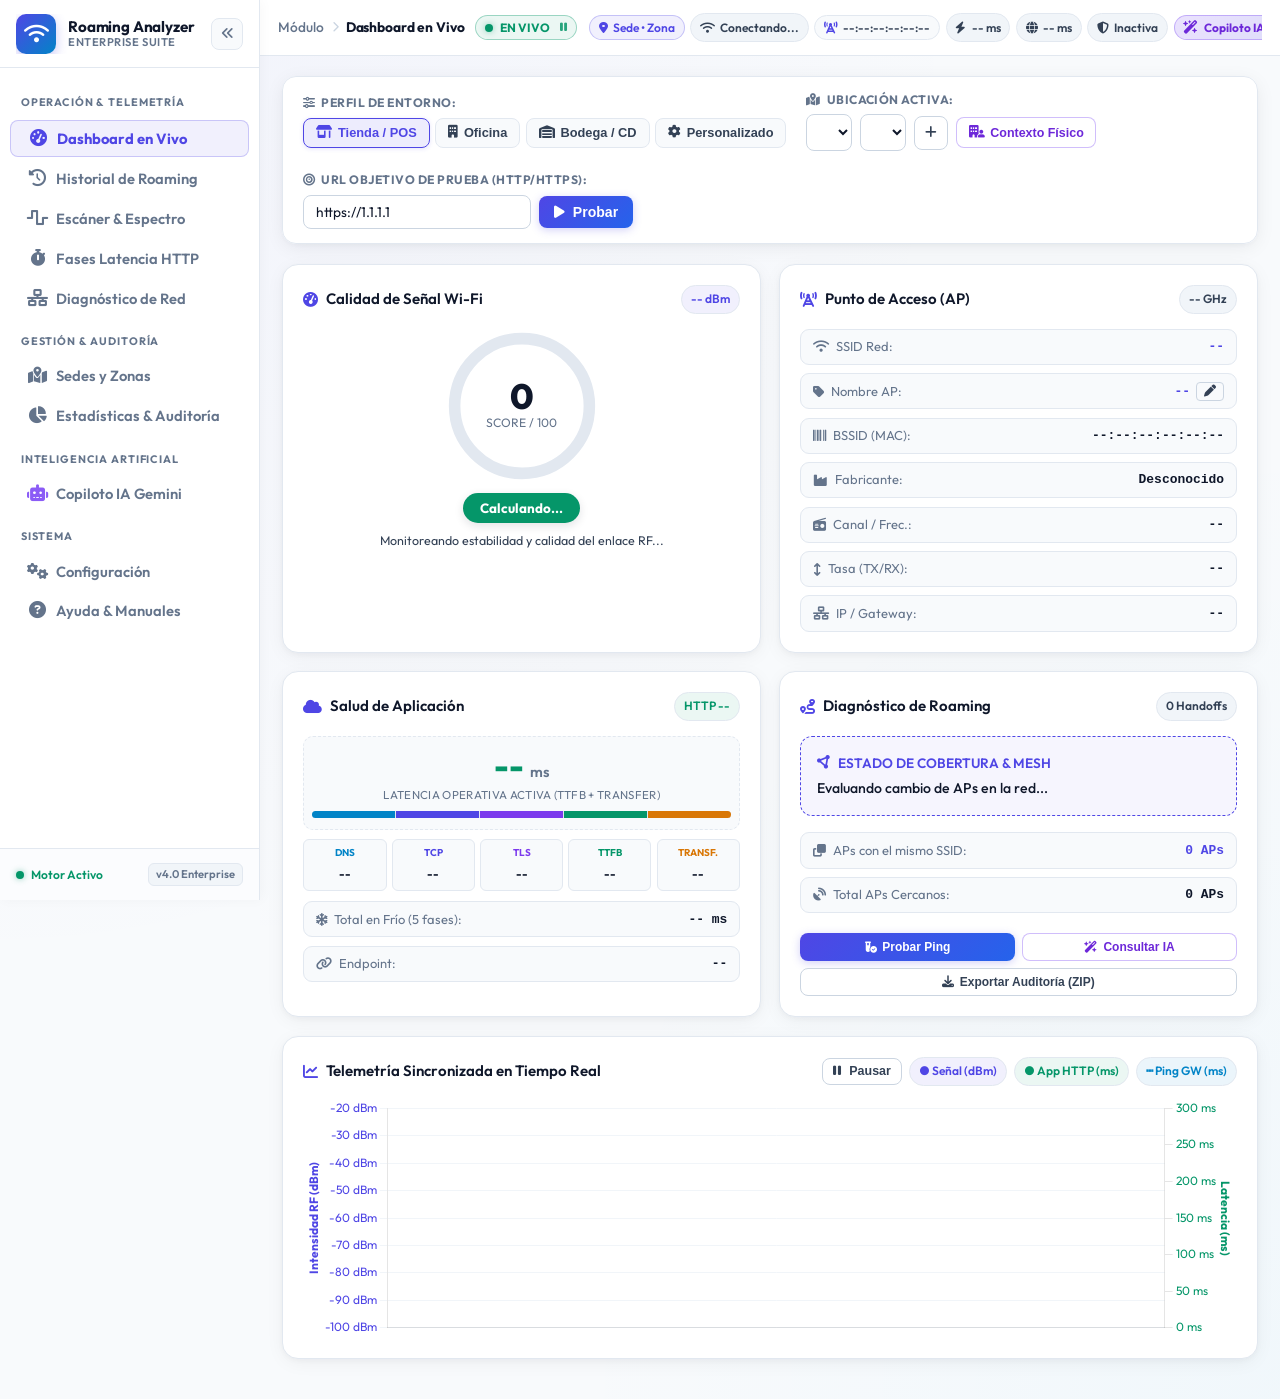
==== commit 54efd89a: "fix(ui): reubicar toggle de captura en topbar-left y reorganizar botones de Card 4 en grilla respons" ====
--- a/static/index.html
+++ b/static/index.html
@@ -1,23 +1,27 @@
 <!DOCTYPE html>
 <html lang="es">
+
 <head>
   <meta charset="UTF-8">
   <meta name="viewport" content="width=device-width, initial-scale=1.0">
   <title>Wi-Fi & Enterprise Telemetry Analyzer</title>
-  
+
   <!-- Fonts -->
   <link rel="preconnect" href="https://fonts.googleapis.com">
   <link rel="preconnect" href="https://fonts.gstatic.com" crossorigin>
-  <link href="https://fonts.googleapis.com/css2?family=Inter:wght@400;500;600;700&family=Outfit:wght@500;600;700;800&display=swap" rel="stylesheet">
-  
+  <link
+    href="https://fonts.googleapis.com/css2?family=Inter:wght@400;500;600;700&family=Outfit:wght@500;600;700;800&display=swap"
+    rel="stylesheet">
+
   <!-- Icons -->
   <link rel="stylesheet" href="https://cdnjs.cloudflare.com/ajax/libs/font-awesome/6.4.0/css/all.min.css">
-  
+
   <!-- Chart.js (Local Vendor Offline) -->
   <script src="chart.umd.min.js"></script>
-  
-  <link rel="stylesheet" href="styles.css?v=4.1.0">
+
+  <link rel="stylesheet" href="styles.css?v=4.2.2">
 </head>
+
 <body>
   <div class="sidebar-overlay" id="sidebar-overlay"></div>
   <div class="app-layout">
@@ -33,7 +37,8 @@
             <span class="brand-subtitle">Enterprise Suite</span>
           </div>
         </a>
-        <button type="button" class="sidebar-toggle-btn" id="btn-toggle-sidebar" title="Contraer / Expandir menú lateral">
+        <button type="button" class="sidebar-toggle-btn" id="btn-toggle-sidebar"
+          title="Contraer / Expandir menú lateral">
           <i class="fa-solid fa-angles-left"></i>
         </button>
       </div>
@@ -42,48 +47,56 @@
       <nav class="sidebar-nav">
         <div class="nav-group-title">Operación & Telemetría</div>
 
-        <button type="button" class="tab-btn sidebar-nav-item active" data-tab="tab-dashboard" title="Panel General de Monitoreo en Vivo">
+        <button type="button" class="tab-btn sidebar-nav-item active" data-tab="tab-dashboard"
+          title="Panel General de Monitoreo en Vivo">
           <i class="fa-solid fa-gauge-high"></i>
           <span>Dashboard en Vivo</span>
         </button>
 
-        <button type="button" class="tab-btn sidebar-nav-item" data-tab="tab-roaming-log" title="Historial y Auditoría de Handoffs">
+        <button type="button" class="tab-btn sidebar-nav-item" data-tab="tab-roaming-log"
+          title="Historial y Auditoría de Handoffs">
           <i class="fa-solid fa-history"></i>
           <span>Historial de Roaming</span>
         </button>
 
-        <button type="button" class="tab-btn sidebar-nav-item" data-tab="tab-ap-scanner" title="Escáner de APs Vecinos y Espectro RF">
+        <button type="button" class="tab-btn sidebar-nav-item" data-tab="tab-ap-scanner"
+          title="Escáner de APs Vecinos y Espectro RF">
           <i class="fa-solid fa-wave-square"></i>
           <span>Escáner & Espectro</span>
         </button>
 
-        <button type="button" class="tab-btn sidebar-nav-item" data-tab="tab-http-phases" title="Fases de Latencia HTTP (DNS, TCP, TLS, TTFB)">
+        <button type="button" class="tab-btn sidebar-nav-item" data-tab="tab-http-phases"
+          title="Fases de Latencia HTTP (DNS, TCP, TLS, TTFB)">
           <i class="fa-solid fa-stopwatch"></i>
           <span>Fases Latencia HTTP</span>
         </button>
 
-        <button type="button" class="tab-btn sidebar-nav-item" data-tab="tab-net-diag" title="Diagnóstico de Red y Traceroute">
+        <button type="button" class="tab-btn sidebar-nav-item" data-tab="tab-net-diag"
+          title="Diagnóstico de Red y Traceroute">
           <i class="fa-solid fa-network-wired"></i>
           <span>Diagnóstico de Red</span>
         </button>
 
-        <div class="nav-group-title">Inteligencia Artificial</div>
-
-        <button type="button" class="tab-btn sidebar-nav-item" data-tab="tab-ai-agent" id="tab-btn-ai-agent" title="Copiloto de Diagnóstico con Google Gemini & MCP">
-          <i class="fa-solid fa-robot" style="color: #8b5cf6;"></i>
-          <span>Copiloto IA Gemini</span>
-        </button>
-
         <div class="nav-group-title">Gestión & Auditoría</div>
 
-        <button type="button" class="tab-btn sidebar-nav-item" data-tab="tab-sedes-zonas" title="Administración de Sedes y Zonas Físicas">
+        <button type="button" class="tab-btn sidebar-nav-item" data-tab="tab-sedes-zonas"
+          title="Administración de Sedes y Zonas Físicas">
           <i class="fa-solid fa-map-location-dot"></i>
           <span>Sedes y Zonas</span>
         </button>
 
-        <button type="button" class="tab-btn sidebar-nav-item" data-tab="tab-stats" title="Estadísticas Históricas y Auditoría de BD">
+        <button type="button" class="tab-btn sidebar-nav-item" data-tab="tab-stats"
+          title="Estadísticas Históricas y Auditoría de BD">
           <i class="fa-solid fa-chart-pie"></i>
           <span>Estadísticas & Auditoría</span>
+        </button>
+
+        <div class="nav-group-title">Inteligencia Artificial</div>
+
+        <button type="button" class="tab-btn sidebar-nav-item" data-tab="tab-ai-agent" id="tab-btn-ai-agent"
+          title="Copiloto de Diagnóstico con Google Gemini & MCP">
+          <i class="fa-solid fa-robot" style="color: #8b5cf6;"></i>
+          <span>Copiloto IA Gemini</span>
         </button>
 
         <div class="nav-group-title">Sistema</div>
@@ -93,7 +106,8 @@
           <span>Configuración</span>
         </button>
 
-        <button type="button" class="tab-btn sidebar-nav-item" data-tab="tab-help" id="tab-btn-help" title="Centro de Ayuda y Manuales de Usuario">
+        <button type="button" class="tab-btn sidebar-nav-item" data-tab="tab-help" id="tab-btn-help"
+          title="Centro de Ayuda y Manuales de Usuario">
           <i class="fa-solid fa-circle-question"></i>
           <span>Ayuda & Manuales</span>
         </button>
@@ -124,41 +138,51 @@
             <i class="fa-solid fa-chevron-right breadcrumb-separator"></i>
             <span id="topbar-current-view" class="breadcrumb-active">Dashboard en Vivo</span>
           </div>
-        </div>
-
-        <div class="status-badges">
-          <button type="button" id="btn-toggle-capture" class="badge badge-live badge-btn" title="Captura de telemetría activa (Clic para pausar). El monitoreo de roaming se mantiene siempre activo.">
+          <button type="button" id="btn-toggle-capture" class="badge badge-live badge-btn"
+            title="Captura de telemetría activa (Clic para pausar / reanudar). El monitoreo de roaming se mantiene siempre activo.">
             <div id="capture-status-dot" class="badge-dot"></div>
             <span id="capture-status-label">EN VIVO</span>
-            <i id="capture-status-icon" class="fa-solid fa-pause" style="margin-left: 4px; font-size: 0.72rem; opacity: 0.85;"></i>
+            <i id="capture-status-icon" class="fa-solid fa-pause"
+              style="margin-left: 3px; font-size: 0.7rem; opacity: 0.85;"></i>
+          </button>
+        </div>
+
+        <div class="status-badges">
+          <button type="button" id="btn-header-location" class="badge badge-btn badge-location"
+            title="Ubicación activa actual (Clic para gestionar Sedes y Zonas)">
+            <i class="fa-solid fa-location-dot" style="color: var(--accent-cyan);"></i>
+            <span id="header-location-label" class="text-truncate" style="max-width: 140px;">Sede • Zona</span>
           </button>
           <div class="badge" title="SSID de la red conectada">
-            <i class="fa-solid fa-network-wired"></i>
-            <span id="header-ssid">Conectando...</span>
-          </div>
-          <div class="badge" title="BSSID (MAC del AP actual)">
-            <i class="fa-solid fa-microchip"></i>
-            <span id="header-bssid">--:--:--:--:--:--</span>
-          </div>
+            <i class="fa-solid fa-wifi"></i>
+            <span id="header-ssid" class="text-truncate" style="max-width: 115px;">Conectando...</span>
+          </div>
+          <button type="button" id="btn-header-bssid" class="badge badge-btn"
+            title="AP Conectado (Clic para asignar o editar nombre amigable)">
+            <i class="fa-solid fa-tower-cell" style="color: var(--accent-cyan);"></i>
+            <span id="header-bssid" class="text-truncate" style="max-width: 130px;">--:--:--:--:--:--</span>
+          </button>
           <div class="badge" title="Ping ICMP a la Puerta de Enlace Local">
             <i class="fa-solid fa-bolt"></i>
             <span id="header-ping">-- ms</span>
           </div>
           <div id="header-app-badge" class="badge" title="Latencia HTTP hacia la URL de prueba activa">
             <i class="fa-solid fa-globe"></i>
-            <span id="header-app-latency">HTTP: -- ms</span>
+            <span id="header-app-latency" class="text-truncate" style="max-width: 110px;">-- ms</span>
           </div>
           <div id="header-auth-badge" class="badge" title="Estado de Autenticación de Aplicación">
             <i class="fa-solid fa-shield-halved"></i>
-            <span id="header-auth-status">Auth: Inactiva</span>
-          </div>
-          <button type="button" id="btn-header-ai-copilot" class="badge badge-btn" style="background: linear-gradient(135deg, rgba(139, 92, 246, 0.18), rgba(79, 70, 229, 0.18)); color: #6d28d9; border: 1px solid rgba(139, 92, 246, 0.4); font-weight: 700; cursor: pointer; display: inline-flex; align-items: center; gap: 0.45rem;" title="Abrir Copiloto de Diagnóstico IA con Google Gemini & MCP">
-            <i class="fa-solid fa-wand-magic-sparkles" style="font-size: 0.9rem;"></i>
+            <span id="header-auth-status">Inactiva</span>
+          </div>
+          <button type="button" id="btn-header-ai-copilot" class="badge badge-btn" style="background: linear-gradient(135deg, rgba(139, 92, 246, 0.18), rgba(79, 70, 229, 0.18)); color: #6d28d9; border: 1px solid rgba(139, 92, 246, 0.4); font-weight: 700; cursor: pointer; display: inline-flex; align-items: center; gap: 0.35rem; padding: 0.28rem 0.55rem; font-size: 0.74rem;" title="Abrir Copiloto de Diagnóstico IA con Google Gemini & MCP">
+            <i class="fa-solid fa-wand-magic-sparkles" style="font-size: 0.85rem;"></i>
             <span>Copiloto IA</span>
           </button>
-          <button type="button" id="btn-header-help" class="badge badge-btn" style="background: linear-gradient(135deg, rgba(79, 70, 229, 0.16), rgba(14, 165, 233, 0.16)); color: var(--accent-cyan); border: 1px solid rgba(79, 70, 229, 0.35); font-weight: 700; cursor: pointer; display: inline-flex; align-items: center; gap: 0.45rem;" title="Abrir Centro de Ayuda y Manuales (Manual Oficial y Guía Soporte Nivel 1)">
-            <i class="fa-solid fa-circle-question" style="font-size: 0.95rem;"></i>
-            <span>Ayuda & Manuales</span>
+          <button type="button" id="btn-header-help" class="badge badge-btn"
+            style="background: linear-gradient(135deg, rgba(79, 70, 229, 0.14), rgba(14, 165, 233, 0.14)); color: var(--accent-cyan); border: 1px solid rgba(79, 70, 229, 0.32); font-weight: 700; cursor: pointer; display: inline-flex; align-items: center; gap: 0.32rem; padding: 0.28rem 0.52rem; font-size: 0.74rem;"
+            title="Abrir Centro de Ayuda y Manuales (Manual Oficial y Guía Soporte Nivel 1)">
+            <i class="fa-solid fa-circle-question" style="font-size: 0.88rem;"></i>
+            <span>Ayuda</span>
           </button>
         </div>
       </header>
@@ -168,258 +192,321 @@
         <!-- View 1: Dashboard en Vivo -->
         <section id="tab-dashboard" class="tab-content active">
 
-    <!-- Multipurpose Control Toolbar -->
-    <div class="toolbar-card">
-      <div class="toolbar-row">
-        <!-- Preset Selector -->
-        <div class="toolbar-item" style="flex: 0 0 auto;">
-          <label class="toolbar-label"><i class="fa-solid fa-sliders"></i> Perfil de Entorno:</label>
-          <div class="preset-buttons" style="align-items: center; flex-wrap: nowrap;">
-            <button class="preset-btn active" data-preset="store" title="Tiendas / Cajas POS">
-              <i class="fa-solid fa-shop"></i> Tienda / POS
-            </button>
-            <button class="preset-btn" data-preset="office" title="Sedes Administrativas / Oficinas">
-              <i class="fa-solid fa-building"></i> Oficina
-            </button>
-            <button class="preset-btn" data-preset="warehouse" title="Centros de Distribución / Bodegas">
-              <i class="fa-solid fa-warehouse"></i> Bodega / CD
-            </button>
-            <button class="preset-btn" data-preset="custom" title="Diagnóstico Libre / Personalizado">
-              <i class="fa-solid fa-gear"></i> Personalizado
-            </button>
-          </div>
-        </div>
-
-        <!-- Sede & Zona Selectors -->
-        <div class="toolbar-item" style="flex: 1.35;">
-          <label class="toolbar-label"><i class="fa-solid fa-map-location-dot"></i> Ubicación Activa & Contexto Físico:</label>
-          <div style="display: flex; gap: 0.45rem; align-items: center;">
-            <select id="sel-location" class="toolbar-select" title="Selecciona la Sede actual"></select>
-            <select id="sel-zone" class="toolbar-select" title="Selecciona la Zona física dentro de la Sede"></select>
-            <button id="btn-quick-add-zone" class="btn-icon" title="Añadir nueva zona rápida"><i class="fa-solid fa-plus"></i></button>
-            <button id="btn-open-zone-context" type="button" class="btn-secondary" style="white-space: nowrap; padding: 0.45rem 0.7rem; font-size: 0.78rem; display: inline-flex; align-items: center; gap: 0.35rem; border-color: rgba(139, 92, 246, 0.4); color: #6d28d9;" title="Describir espacio físico de esta zona (Altura APs, Racks, Muros, Terminal) para enriquecer el análisis con Gemini">
-              <i class="fa-solid fa-building-user"></i>
-              <span id="lbl-zone-ctx-status">Contexto Físico</span>
-            </button>
-          </div>
-        </div>
-
-        <!-- Target URL Input -->
-        <div class="toolbar-item" style="flex: 1.6;">
-          <label class="toolbar-label"><i class="fa-solid fa-bullseye"></i> URL Objetivo de Prueba (HTTP/HTTPS):</label>
-          <div style="display: flex; gap: 0.5rem; align-items: center;">
-            <input type="text" id="input-target-url" class="toolbar-input" placeholder="https://ejemplo.com/ping" value="https://1.1.1.1">
-            <button id="btn-apply-url" class="btn-primary" style="white-space: nowrap; padding: 0.5rem 0.9rem;">
-              <i class="fa-solid fa-play"></i> Probar
-            </button>
-          </div>
-        </div>
-      </div>
-    </div>
-
-    <!-- Main Metrics Grid (4 Cards) -->
-    <div class="dashboard-grid">
-      
-      <!-- Card 1: Signal Rating & Score Gauge -->
-      <div class="card">
-        <div class="card-header">
-          <div class="card-title">
-            <i class="fa-solid fa-gauge-high"></i>
-            <span>Calidad de Señal Wi-Fi</span>
-          </div>
-          <span id="signal-dbm-pill" class="badge" style="background: rgba(79, 70, 229, 0.08); color: var(--accent-cyan);">-- dBm</span>
-        </div>
-
-        <div class="gauge-wrapper">
-          <svg class="gauge-svg" viewBox="0 0 160 160">
-            <circle class="gauge-bg" cx="80" cy="80" r="70"></circle>
-            <circle id="gauge-fill" class="gauge-fill" cx="80" cy="80" r="70"></circle>
-          </svg>
-          <div class="gauge-center-text">
-            <div id="gauge-score" class="gauge-score">0</div>
-            <div class="gauge-unit">SCORE / 100</div>
-          </div>
-        </div>
-
-        <div class="rating-badge-container">
-          <span id="rating-pill" class="rating-pill" style="background: var(--accent-emerald);">Calculando...</span>
-        </div>
-
-        <p id="rating-recommendation" class="rating-recommendation">
-          Monitoreando estabilidad y calidad del enlace RF...
-        </p>
-      </div>
-
-      <!-- Card 2: Connected AP Identifier -->
-      <div class="card">
-        <div class="card-header">
-          <div class="card-title">
-            <i class="fa-solid fa-tower-cell"></i>
-            <span>Punto de Acceso (AP)</span>
-          </div>
-          <span id="band-badge" class="badge">-- GHz</span>
-        </div>
-
-        <div class="info-list">
-          <div class="info-item">
-            <span class="info-label"><i class="fa-solid fa-wifi"></i> SSID Red:</span>
-            <span id="info-ssid" class="info-value highlight">--</span>
-          </div>
-          <div class="info-item">
-            <span class="info-label"><i class="fa-solid fa-tag"></i> Nombre AP:</span>
-            <span id="info-ap-name" class="info-value highlight">--</span>
-          </div>
-          <div class="info-item">
-            <span class="info-label"><i class="fa-solid fa-barcode"></i> BSSID (MAC):</span>
-            <span id="info-bssid" class="info-value">--:--:--:--:--:--</span>
-          </div>
-          <div class="info-item">
-            <span class="info-label"><i class="fa-solid fa-industry"></i> Fabricante:</span>
-            <span id="info-vendor" class="info-value">Desconocido</span>
-          </div>
-          <div class="info-item">
-            <span class="info-label"><i class="fa-solid fa-radio"></i> Canal / Frecuencia:</span>
-            <span id="info-chan-freq" class="info-value">--</span>
-          </div>
-          <div class="info-item">
-            <span class="info-label"><i class="fa-solid fa-arrows-up-down"></i> Tasa (TX/RX):</span>
-            <span id="info-bitrate" class="info-value">--</span>
-          </div>
-          <div class="info-item">
-            <span class="info-label"><i class="fa-solid fa-network-wired"></i> IP / Gateway:</span>
-            <span id="info-ip-gw" class="info-value">--</span>
-          </div>
-        </div>
-      </div>
-
-      <!-- Card 3: Application Health & HTTP Latency -->
-      <div class="card">
-        <div class="card-header">
-          <div class="card-title">
-            <i class="fa-solid fa-cloud"></i>
-            <span>Salud de Aplicación</span>
-          </div>
-          <span id="app-status-badge" class="badge" style="background: rgba(5, 150, 105, 0.08); color: var(--accent-emerald);">HTTP --</span>
-        </div>
-
-        <div class="app-latency-hero">
-          <div id="app-latency-val" class="app-latency-val">-- <small>ms</small></div>
-          <div class="app-latency-label">Latencia Operativa Activa (TTFB + Transfer)</div>
-        </div>
-
-        <div class="phases-mini-grid">
-          <div class="phase-mini-item">
-            <span class="phase-mini-name">DNS</span>
-            <span id="phase-dns-val" class="phase-mini-val">-- ms</span>
-          </div>
-          <div class="phase-mini-item">
-            <span class="phase-mini-name">TCP</span>
-            <span id="phase-tcp-val" class="phase-mini-val">-- ms</span>
-          </div>
-          <div class="phase-mini-item">
-            <span class="phase-mini-name">TLS</span>
-            <span id="phase-tls-val" class="phase-mini-val">-- ms</span>
-          </div>
-          <div class="phase-mini-item">
-            <span class="phase-mini-name">TTFB</span>
-            <span id="phase-ttfb-val" class="phase-mini-val">-- ms</span>
-          </div>
-        </div>
-
-        <div class="info-list" style="margin-top: 0.75rem;">
-          <div class="info-item">
-            <span class="info-label"><i class="fa-solid fa-snowflake"></i> Conexión en Frío:</span>
-            <span id="info-cold-total" class="info-value">-- ms</span>
-          </div>
-          <div class="info-item">
-            <span class="info-label"><i class="fa-solid fa-link"></i> Endpoint Target:</span>
-            <span id="info-target-url" class="info-value text-truncate" style="max-width: 170px;">--</span>
-          </div>
-        </div>
-      </div>
-
-      <!-- Card 4: Roaming Diagnostics & Mesh Auditor -->
-      <div class="card">
-        <div class="card-header">
-          <div class="card-title">
-            <i class="fa-solid fa-route"></i>
-            <span>Diagnóstico de Roaming</span>
-          </div>
-          <span id="roaming-count-badge" class="badge">0 Handoffs</span>
-        </div>
-
-        <div class="roaming-status-box">
-          <div class="roaming-status-title">
-            <i class="fa-solid fa-circle-nodes"></i> ESTADO DE COBERTURA & MESH
-          </div>
-          <div id="roaming-verdict" class="roaming-status-desc">
-            Evaluando cambio de APs en la red...
-          </div>
-        </div>
-
-        <div class="info-list" style="margin-bottom: 0.85rem;">
-          <div class="info-item">
-            <span class="info-label"><i class="fa-solid fa-clone"></i> APs con el mismo SSID:</span>
-            <span id="info-same-ssid-count" class="info-value highlight">0 APs</span>
-          </div>
-          <div class="info-item">
-            <span class="info-label"><i class="fa-solid fa-satellite-dish"></i> Total APs Cercanos:</span>
-            <span id="info-total-aps-count" class="info-value">0 APs</span>
-          </div>
-        </div>
-
-        <div style="display: flex; gap: 0.5rem;">
-          <button id="btn-test-roaming" class="btn-primary" style="flex: 1;" title="Realiza ráfaga de 5 pings al gateway">
-            <i class="fa-solid fa-vial-circle-check"></i> Probar Ping
-          </button>
-          <button id="btn-export-quick" class="btn-secondary" title="Exportar reporte CSV consolidado">
-            <i class="fa-solid fa-download"></i> CSV
-          </button>
-        </div>
-      </div>
-
-      <!-- Card 5: Live Telemetry Graph (Synchronized RF & Application Latency) -->
-      <div class="card card-span-2 chart-card" id="card-telemetry-chart">
-        <div class="card-header" style="display: flex; justify-content: space-between; align-items: center; flex-wrap: wrap; gap: 0.75rem; margin-bottom: 0.75rem;">
-          <div class="card-title" style="display: flex; align-items: center; gap: 0.5rem;">
-            <i class="fa-solid fa-chart-line" style="color: var(--accent-cyan);"></i>
-            <span>Telemetría Sincronizada en Tiempo Real</span>
-          </div>
-          <div style="display: flex; gap: 0.45rem; align-items: center; flex-wrap: wrap;">
-            <button type="button" id="btn-chart-toggle-capture" class="btn-secondary" style="padding: 0.35rem 0.65rem; font-size: 0.78rem;" title="Pausar o reanudar captura de datos de telemetría (El roaming continúa registrándose)">
-              <i id="btn-chart-capture-icon" class="fa-solid fa-pause"></i>
-              <span id="btn-chart-capture-label">Pausar</span>
-            </button>
-            <span class="badge" style="color: var(--accent-cyan); background: rgba(79, 70, 229, 0.08); font-size: 0.75rem;">● Señal (dBm)</span>
-            <span class="badge" style="color: var(--accent-emerald); background: rgba(5, 150, 105, 0.08); font-size: 0.75rem;">● App HTTP (ms)</span>
-            <span class="badge" style="color: var(--accent-sky); background: rgba(2, 132, 199, 0.08); font-size: 0.75rem;">┅ Ping GW (ms)</span>
-          </div>
-        </div>
-
-        <div class="chart-container">
-          <canvas id="telemetryChart"></canvas>
-        </div>
-      </div>
-
-    </div>
+          <!-- Multipurpose Control Toolbar -->
+          <div class="toolbar-card">
+            <div class="toolbar-row">
+              <!-- Preset Selector -->
+              <div class="toolbar-item" style="flex: 0 0 auto;">
+                <label class="toolbar-label"><i class="fa-solid fa-sliders"></i> Perfil de Entorno:</label>
+                <div class="preset-buttons" style="align-items: center; flex-wrap: nowrap;">
+                  <button class="preset-btn active" data-preset="store" title="Tiendas / Cajas POS">
+                    <i class="fa-solid fa-shop"></i> Tienda / POS
+                  </button>
+                  <button class="preset-btn" data-preset="office" title="Sedes Administrativas / Oficinas">
+                    <i class="fa-solid fa-building"></i> Oficina
+                  </button>
+                  <button class="preset-btn" data-preset="warehouse" title="Centros de Distribución / Bodegas">
+                    <i class="fa-solid fa-warehouse"></i> Bodega / CD
+                  </button>
+                  <button class="preset-btn" data-preset="custom" title="Diagnóstico Libre / Personalizado">
+                    <i class="fa-solid fa-gear"></i> Personalizado
+                  </button>
+                </div>
+              </div>
+
+              <!-- Sede & Zona Selectors -->
+              <div class="toolbar-item" style="flex: 1.2;">
+                <label class="toolbar-label"><i class="fa-solid fa-map-location-dot"></i> Ubicación Activa:</label>
+                <div style="display: flex; gap: 0.5rem; align-items: center;">
+                  <select id="sel-location" class="toolbar-select" title="Selecciona la Sede actual"></select>
+                  <select id="sel-zone" class="toolbar-select"
+                    title="Selecciona la Zona física dentro de la Sede"></select>
+                  <button id="btn-quick-add-zone" class="btn-icon" title="Añadir nueva zona rápida"><i
+                      class="fa-solid fa-plus"></i></button>
+                  <button id="btn-open-zone-context" type="button" class="btn-secondary" style="white-space: nowrap; padding: 0.45rem 0.7rem; font-size: 0.78rem; display: inline-flex; align-items: center; gap: 0.35rem; border-color: rgba(139, 92, 246, 0.4); color: #6d28d9;" title="Describir espacio físico de esta zona (Altura APs, Racks, Muros, Terminal) para enriquecer el análisis con Gemini">
+                    <i class="fa-solid fa-building-user"></i>
+                    <span id="lbl-zone-ctx-status">Contexto Físico</span>
+                  </button>
+                </div>
+              </div>
+
+              <!-- Target URL Input -->
+              <div class="toolbar-item" style="flex: 1.6;">
+                <label class="toolbar-label"><i class="fa-solid fa-bullseye"></i> URL Objetivo de Prueba
+                  (HTTP/HTTPS):</label>
+                <div style="display: flex; gap: 0.5rem; align-items: center;">
+                  <input type="text" id="input-target-url" class="toolbar-input" placeholder="https://ejemplo.com/ping"
+                    value="https://1.1.1.1">
+                  <button id="btn-apply-url" class="btn-primary" style="white-space: nowrap; padding: 0.5rem 0.9rem;">
+                    <i class="fa-solid fa-play"></i> Probar
+                  </button>
+                </div>
+              </div>
+            </div>
+          </div>
+
+          <!-- Main Metrics Grid (4 Cards) -->
+          <div class="dashboard-grid">
+
+            <!-- Card 1: Signal Rating & Score Gauge -->
+            <div class="card">
+              <div class="card-header">
+                <div class="card-title">
+                  <i class="fa-solid fa-gauge-high"></i>
+                  <span>Calidad de Señal Wi-Fi</span>
+                </div>
+                <span id="signal-dbm-pill" class="badge"
+                  style="background: rgba(79, 70, 229, 0.08); color: var(--accent-cyan);">-- dBm</span>
+              </div>
+
+              <div class="gauge-wrapper">
+                <svg class="gauge-svg" viewBox="0 0 160 160">
+                  <circle class="gauge-bg" cx="80" cy="80" r="70"></circle>
+                  <circle id="gauge-fill" class="gauge-fill" cx="80" cy="80" r="70"></circle>
+                </svg>
+                <div class="gauge-center-text">
+                  <div id="gauge-score" class="gauge-score">0</div>
+                  <div class="gauge-unit">SCORE / 100</div>
+                </div>
+              </div>
+
+              <div class="rating-badge-container">
+                <span id="rating-pill" class="rating-pill"
+                  style="background: var(--accent-emerald);">Calculando...</span>
+              </div>
+
+              <p id="rating-recommendation" class="rating-recommendation">
+                Monitoreando estabilidad y calidad del enlace RF...
+              </p>
+            </div>
+
+            <!-- Card 2: Connected AP Identifier -->
+            <div class="card">
+              <div class="card-header">
+                <div class="card-title">
+                  <i class="fa-solid fa-tower-cell"></i>
+                  <span>Punto de Acceso (AP)</span>
+                </div>
+                <span id="band-badge" class="badge">-- GHz</span>
+              </div>
+
+              <div class="info-list">
+                <div class="info-item">
+                  <span class="info-label"><i class="fa-solid fa-wifi"></i> SSID Red:</span>
+                  <span id="info-ssid" class="info-value highlight text-truncate" style="max-width: 170px;">--</span>
+                </div>
+                <div class="info-item">
+                  <span class="info-label"><i class="fa-solid fa-tag"></i> Nombre AP:</span>
+                  <div style="display: inline-flex; align-items: center; gap: 0.35rem; min-width: 0;">
+                    <span id="info-ap-name" class="info-value highlight text-truncate"
+                      style="max-width: 150px;">--</span>
+                    <button type="button" id="btn-quick-edit-current-ap" class="btn-quick-name-ap"
+                      title="Asignar o editar nombre amigable del AP conectado"
+                      style="margin-left: 0; padding: 0.15rem 0.45rem;">
+                      <i class="fa-solid fa-pen"></i>
+                    </button>
+                  </div>
+                </div>
+                <div class="info-item">
+                  <span class="info-label"><i class="fa-solid fa-barcode"></i> BSSID (MAC):</span>
+                  <span id="info-bssid" class="info-value">--:--:--:--:--:--</span>
+                </div>
+                <div class="info-item">
+                  <span class="info-label"><i class="fa-solid fa-industry"></i> Fabricante:</span>
+                  <span id="info-vendor" class="info-value text-truncate" style="max-width: 175px;">Desconocido</span>
+                </div>
+                <div class="info-item">
+                  <span class="info-label"><i class="fa-solid fa-radio"></i> Canal / Frec.:</span>
+                  <span id="info-chan-freq" class="info-value">--</span>
+                </div>
+                <div class="info-item">
+                  <span class="info-label"><i class="fa-solid fa-arrows-up-down"></i> Tasa (TX/RX):</span>
+                  <span id="info-bitrate" class="info-value text-truncate" style="max-width: 175px;">--</span>
+                </div>
+                <div class="info-item">
+                  <span class="info-label"><i class="fa-solid fa-network-wired"></i> IP / Gateway:</span>
+                  <span id="info-ip-gw" class="info-value text-truncate" style="max-width: 175px;">--</span>
+                </div>
+              </div>
+            </div>
+
+            <!-- Card 3: Application Health & HTTP Latency -->
+            <div class="card">
+              <div class="card-header">
+                <div class="card-title">
+                  <i class="fa-solid fa-cloud"></i>
+                  <span>Salud de Aplicación</span>
+                </div>
+                <span id="app-status-badge" class="badge"
+                  style="background: rgba(5, 150, 105, 0.08); color: var(--accent-emerald);">HTTP --</span>
+              </div>
+
+              <div class="app-latency-hero">
+                <div id="app-latency-val" class="app-latency-val">-- <small>ms</small></div>
+                <div class="app-latency-label">Latencia Operativa Activa (TTFB + Transfer)</div>
+                <div class="mini-phases-bar-track" id="card3-phases-bar"
+                  title="Proporción de fases en conexión completa">
+                  <div id="bar-seg-dns" class="mini-phase-seg" style="width: 20%; background: #0284c7;"></div>
+                  <div id="bar-seg-tcp" class="mini-phase-seg" style="width: 20%; background: #4f46e5;"></div>
+                  <div id="bar-seg-tls" class="mini-phase-seg" style="width: 20%; background: #7c3aed;"></div>
+                  <div id="bar-seg-ttfb" class="mini-phase-seg" style="width: 20%; background: #059669;"></div>
+                  <div id="bar-seg-trans" class="mini-phase-seg" style="width: 20%; background: #d97706;"></div>
+                </div>
+              </div>
+
+              <div class="phases-mini-grid phases-mini-grid-5">
+                <div class="phase-mini-item" title="1. Resolución DNS">
+                  <span class="phase-mini-name" style="color: #0284c7;">DNS</span>
+                  <span id="phase-dns-val" class="phase-mini-val">--</span>
+                </div>
+                <div class="phase-mini-item" title="2. Handshake TCP">
+                  <span class="phase-mini-name" style="color: #4f46e5;">TCP</span>
+                  <span id="phase-tcp-val" class="phase-mini-val">--</span>
+                </div>
+                <div class="phase-mini-item" title="3. Negociación TLS/SSL">
+                  <span class="phase-mini-name" style="color: #7c3aed;">TLS</span>
+                  <span id="phase-tls-val" class="phase-mini-val">--</span>
+                </div>
+                <div class="phase-mini-item" title="4. Espera Primer Byte (Servidor)">
+                  <span class="phase-mini-name" style="color: #059669;">TTFB</span>
+                  <span id="phase-ttfb-val" class="phase-mini-val">--</span>
+                </div>
+                <div class="phase-mini-item" title="5. Transferencia de Datos">
+                  <span class="phase-mini-name" style="color: #d97706;">Transf.</span>
+                  <span id="phase-trans-val" class="phase-mini-val">--</span>
+                </div>
+              </div>
+
+              <div class="info-list" style="margin-top: 0.65rem;">
+                <div class="info-item" title="Suma total incluyendo DNS + TCP + TLS + TTFB + Transfer">
+                  <span class="info-label"><i class="fa-solid fa-snowflake"></i> Total en Frío (5 fases):</span>
+                  <span id="info-cold-total" class="info-value">-- ms</span>
+                </div>
+                <div class="info-item">
+                  <span class="info-label"><i class="fa-solid fa-link"></i> Endpoint:</span>
+                  <span id="info-target-url" class="info-value text-truncate" style="max-width: 175px;">--</span>
+                </div>
+              </div>
+            </div>
+
+            <!-- Card 4: Roaming Diagnostics & Mesh Auditor -->
+            <div class="card">
+              <div class="card-header">
+                <div class="card-title">
+                  <i class="fa-solid fa-route"></i>
+                  <span>Diagnóstico de Roaming</span>
+                </div>
+                <span id="roaming-count-badge" class="badge">0 Handoffs</span>
+              </div>
+
+              <div class="roaming-status-box">
+                <div class="roaming-status-title">
+                  <i class="fa-solid fa-circle-nodes"></i> ESTADO DE COBERTURA & MESH
+                </div>
+                <div id="roaming-verdict" class="roaming-status-desc">
+                  Evaluando cambio de APs en la red...
+                </div>
+              </div>
+
+              <div class="info-list" style="margin-bottom: 0.75rem;">
+                <div class="info-item">
+                  <span class="info-label"><i class="fa-solid fa-clone"></i> APs con el mismo SSID:</span>
+                  <span id="info-same-ssid-count" class="info-value highlight">0 APs</span>
+                </div>
+                <div class="info-item">
+                  <span class="info-label"><i class="fa-solid fa-satellite-dish"></i> Total APs Cercanos:</span>
+                  <span id="info-total-aps-count" class="info-value">0 APs</span>
+                </div>
+              </div>
+
+              <div id="roaming-ping-inline-result" class="inline-ping-result" style="display: none;"></div>
+
+              <div class="roaming-action-grid">
+                <button id="btn-test-roaming" class="btn-primary"
+                  title="Realiza ráfaga de 5 pings al gateway sin bloquear la pantalla">
+                  <i class="fa-solid fa-vial-circle-check"></i> Probar Ping
+                </button>
+                <button type="button" id="btn-roaming-ask-ai" class="btn-secondary" style="border-color: rgba(139, 92, 246, 0.4); color: #6d28d9;"
+                  title="Consultar anomalías de roaming con el Copiloto IA">
+                  <i class="fa-solid fa-wand-magic-sparkles"></i> Consultar IA
+                </button>
+                <button id="btn-export-quick" class="btn-secondary roaming-zip-span" title="Exportar paquete de auditoría rápida en ZIP con reportes">
+                  <i class="fa-solid fa-download"></i> Exportar Auditoría (ZIP)
+                </button>
+              </div>
+            </div>
+
+            <!-- Card 5: Live Telemetry Graph (Synchronized RF & Application Latency) -->
+            <div class="card card-span-full chart-card" id="card-telemetry-chart">
+              <div class="card-header"
+                style="display: flex; justify-content: space-between; align-items: center; flex-wrap: wrap; gap: 0.75rem; margin-bottom: 0.75rem;">
+                <div class="card-title" style="display: flex; align-items: center; gap: 0.5rem;">
+                  <i class="fa-solid fa-chart-line" style="color: var(--accent-cyan);"></i>
+                  <span>Telemetría Sincronizada en Tiempo Real</span>
+                </div>
+                <div style="display: flex; gap: 0.45rem; align-items: center; flex-wrap: wrap;">
+                  <button type="button" id="btn-chart-toggle-capture" class="btn-secondary"
+                    style="padding: 0.35rem 0.65rem; font-size: 0.78rem;"
+                    title="Pausar o reanudar captura de datos de telemetría (El roaming continúa registrándose)">
+                    <i id="btn-chart-capture-icon" class="fa-solid fa-pause"></i>
+                    <span id="btn-chart-capture-label">Pausar</span>
+                  </button>
+                  <span class="badge"
+                    style="color: var(--accent-cyan); background: rgba(79, 70, 229, 0.08); font-size: 0.75rem;">● Señal
+                    (dBm)</span>
+                  <span class="badge"
+                    style="color: var(--accent-emerald); background: rgba(5, 150, 105, 0.08); font-size: 0.75rem;">● App
+                    HTTP (ms)</span>
+                  <span class="badge"
+                    style="color: var(--accent-sky); background: rgba(2, 132, 199, 0.08); font-size: 0.75rem;">┅ Ping GW
+                    (ms)</span>
+                </div>
+              </div>
+
+              <div class="chart-container">
+                <canvas id="telemetryChart"></canvas>
+              </div>
+            </div>
+
+          </div>
         </section>
 
         <!-- View 2: Historial de Roaming -->
         <section id="tab-roaming-log" class="tab-content card">
-          <div style="display: flex; justify-content: space-between; align-items: center; margin-bottom: 1rem; flex-wrap: wrap; gap: 0.75rem;">
+          <div
+            style="display: flex; justify-content: space-between; align-items: center; margin-bottom: 1rem; flex-wrap: wrap; gap: 0.75rem;">
             <div>
-              <h2 style="font-size: 1.15rem; font-weight: 700; color: var(--text-primary); margin-bottom: 0.25rem;">
-                <i class="fa-solid fa-history" style="color: var(--accent-cyan); margin-right: 0.4rem;"></i> Historial de Roaming y Auditoría de Handoffs
+              <h2
+                style="font-size: 1.15rem; font-weight: 700; color: var(--text-primary); margin-bottom: 0.25rem; display: flex; align-items: center; gap: 0.5rem; flex-wrap: wrap;">
+                <span><i class="fa-solid fa-history" style="color: var(--accent-cyan); margin-right: 0.4rem;"></i>
+                  Historial de Roaming y Auditoría de Handoffs</span>
+                <span id="roaming-total-counter" class="badge"
+                  style="background: rgba(79, 70, 229, 0.08); color: var(--accent-cyan); font-size: 0.76rem;">0
+                  eventos</span>
               </h2>
               <p style="font-size: 0.85rem; color: var(--text-muted);">
-                Registro cronológico de transiciones (handoffs) entre Access Points. Cada salto correlaciona la variación de dBm y el impacto en la latencia de la aplicación.
+                Registro cronológico de transiciones (handoffs) entre Access Points. Cada salto correlaciona la
+                variación de dBm y el impacto en la latencia de la aplicación.
               </p>
             </div>
-            <div style="display: flex; gap: 0.5rem; align-items: center;">
-              <button id="btn-export-roaming-csv" class="btn-secondary" style="padding: 0.4rem 0.8rem; font-size: 0.8rem;">
+            <div style="display: flex; gap: 0.5rem; align-items: center; flex-wrap: wrap;">
+              <div class="scope-filter-pill">
+                <i class="fa-solid fa-filter" style="color: var(--accent-cyan); font-size: 0.78rem;"></i>
+                <label for="roaming-scope-filter"
+                  style="font-size: 0.76rem; font-weight: 600; color: var(--text-secondary);">Alcance:</label>
+                <select id="roaming-scope-filter" class="toolbar-select"
+                  style="font-size: 0.78rem; padding: 0.28rem 0.6rem; border: none; background: transparent; font-weight: 700; color: var(--accent-cyan); cursor: pointer;">
+                  <option value="all">Todas las Sedes y Zonas</option>
+                  <option value="location">Solo Sede Activa</option>
+                  <option value="zone">Solo Zona Activa</option>
+                </select>
+              </div>
+              <button id="btn-export-roaming-csv" class="btn-secondary"
+                style="padding: 0.4rem 0.8rem; font-size: 0.8rem;">
                 <i class="fa-solid fa-file-csv"></i> Descargar CSV Roaming
               </button>
-              <button id="btn-clear-roaming-log" class="btn-secondary" style="padding: 0.4rem 0.8rem; font-size: 0.8rem;">
+              <button id="btn-clear-roaming-log" class="btn-secondary"
+                style="padding: 0.4rem 0.8rem; font-size: 0.8rem; color: var(--accent-rose);">
                 <i class="fa-solid fa-trash-can"></i> Limpiar
               </button>
             </div>
@@ -445,7 +532,8 @@
                     <div class="empty-state">
                       <i class="fa-solid fa-route"></i>
                       <p>No se han registrado eventos de cambio de AP aún.</p>
-                      <small>Cuando la tarjeta Wi-Fi conmute entre APs, aparecerá aquí con su correlación de latencia.</small>
+                      <small>Cuando la tarjeta Wi-Fi conmute entre APs, aparecerá aquí con su correlación de
+                        latencia.</small>
                     </div>
                   </td>
                 </tr>
@@ -458,26 +546,35 @@
         <section id="tab-ap-scanner" class="tab-content">
           <!-- Full-Width Card: Wi-Fi Spectrum & Channel Analysis (2.4 GHz, 5 GHz, 6 GHz, 7 GHz) -->
           <div class="card spectrum-card" id="card-wifi-spectrum" style="margin-bottom: 1.5rem;">
-            <div class="card-header" style="display: flex; justify-content: space-between; align-items: center; flex-wrap: wrap; gap: 0.75rem; margin-bottom: 0.75rem;">
+            <div class="card-header"
+              style="display: flex; justify-content: space-between; align-items: center; flex-wrap: wrap; gap: 0.75rem; margin-bottom: 0.75rem;">
               <div class="card-title" style="display: flex; align-items: center; gap: 0.5rem;">
                 <i class="fa-solid fa-wave-square" style="color: var(--accent-cyan);"></i>
                 <span>Análisis de Canales y Espectro Wi-Fi (RF Spectrum Analyzer)</span>
               </div>
-              
+
               <div style="display: flex; align-items: center; gap: 0.45rem; flex-wrap: wrap;">
                 <div class="preset-buttons" id="spectrum-band-selector">
-                  <button type="button" class="preset-btn active" data-band="2.4" id="btn-band-24" title="Ver espectro de canales en banda 2.4 GHz">
-                    2.4 GHz <span id="spectrum-count-24" class="badge" style="font-size: 0.7rem; padding: 0.1rem 0.45rem; margin-left: 0.2rem; background: rgba(79, 70, 229, 0.08); color: var(--accent-cyan);">0</span>
-                  </button>
-                  <button type="button" class="preset-btn" data-band="5" id="btn-band-5" title="Ver espectro de canales en banda 5 GHz">
-                    5 GHz <span id="spectrum-count-5" class="badge" style="font-size: 0.7rem; padding: 0.1rem 0.45rem; margin-left: 0.2rem; background: rgba(79, 70, 229, 0.08); color: var(--accent-cyan);">0</span>
-                  </button>
-                  <button type="button" class="preset-btn" data-band="6" id="btn-band-6" title="Ver espectro de canales en bandas 6 GHz / 7 GHz (Wi-Fi 6E/7)">
-                    6 GHz / 7 GHz <span id="spectrum-count-6" class="badge" style="font-size: 0.7rem; padding: 0.1rem 0.45rem; margin-left: 0.2rem; background: rgba(79, 70, 229, 0.08); color: var(--accent-cyan);">0</span>
-                  </button>
-                </div>
-                
-                <button type="button" id="btn-spectrum-filter-ssid" class="btn-secondary" style="font-size: 0.78rem; padding: 0.35rem 0.65rem;" title="Filtrar: Mostrar Todos los SSIDs o Solo mi red">
+                  <button type="button" class="preset-btn active" data-band="2.4" id="btn-band-24"
+                    title="Ver espectro de canales en banda 2.4 GHz">
+                    2.4 GHz <span id="spectrum-count-24" class="badge"
+                      style="font-size: 0.7rem; padding: 0.1rem 0.45rem; margin-left: 0.2rem; background: rgba(79, 70, 229, 0.08); color: var(--accent-cyan);">0</span>
+                  </button>
+                  <button type="button" class="preset-btn" data-band="5" id="btn-band-5"
+                    title="Ver espectro de canales en banda 5 GHz">
+                    5 GHz <span id="spectrum-count-5" class="badge"
+                      style="font-size: 0.7rem; padding: 0.1rem 0.45rem; margin-left: 0.2rem; background: rgba(79, 70, 229, 0.08); color: var(--accent-cyan);">0</span>
+                  </button>
+                  <button type="button" class="preset-btn" data-band="6" id="btn-band-6"
+                    title="Ver espectro de canales en bandas 6 GHz / 7 GHz (Wi-Fi 6E/7)">
+                    6 GHz / 7 GHz <span id="spectrum-count-6" class="badge"
+                      style="font-size: 0.7rem; padding: 0.1rem 0.45rem; margin-left: 0.2rem; background: rgba(79, 70, 229, 0.08); color: var(--accent-cyan);">0</span>
+                  </button>
+                </div>
+
+                <button type="button" id="btn-spectrum-filter-ssid" class="btn-secondary"
+                  style="font-size: 0.78rem; padding: 0.35rem 0.65rem;"
+                  title="Filtrar: Mostrar Todos los SSIDs o Solo mi red">
                   <i class="fa-solid fa-filter"></i> <span id="spectrum-filter-label">Todos</span>
                 </button>
                 <button type="button" id="btn-refresh-spectrum" class="btn-icon" title="Escanear y actualizar espectro">
@@ -486,14 +583,18 @@
               </div>
             </div>
 
-            <div class="spectrum-container" style="position: relative; width: 100%; height: 320px; min-height: 320px; max-height: 320px; overflow: hidden;">
-              <canvas id="wifiSpectrumCanvas" style="position: absolute; top: 0; left: 0; width: 100% !important; height: 100% !important; display: block;"></canvas>
+            <div class="spectrum-container"
+              style="position: relative; width: 100%; height: 320px; min-height: 320px; max-height: 320px; overflow: hidden;">
+              <canvas id="wifiSpectrumCanvas"
+                style="position: absolute; top: 0; left: 0; width: 100% !important; height: 100% !important; display: block;"></canvas>
               <div id="spectrum-tooltip" class="spectrum-tooltip"></div>
             </div>
 
-            <div id="spectrum-footer-info" style="display: flex; justify-content: space-between; align-items: center; margin-top: 0.6rem; padding-top: 0.5rem; border-top: 1px solid var(--border-color); font-size: 0.78rem; color: var(--text-muted); flex-wrap: wrap; gap: 0.5rem;">
+            <div id="spectrum-footer-info"
+              style="display: flex; justify-content: space-between; align-items: center; margin-top: 0.6rem; padding-top: 0.5rem; border-top: 1px solid var(--border-color); font-size: 0.78rem; color: var(--text-muted); flex-wrap: wrap; gap: 0.5rem;">
               <div id="spectrum-summary-text">
-                <i class="fa-solid fa-satellite-dish" style="color: var(--accent-cyan); margin-right: 0.3rem;"></i> Analizando ocupación de espectro...
+                <i class="fa-solid fa-satellite-dish" style="color: var(--accent-cyan); margin-right: 0.3rem;"></i>
+                Analizando ocupación de espectro...
               </div>
               <div id="spectrum-recommendation" style="font-weight: 600; color: var(--accent-emerald);">
                 <!-- Recommendation info -->
@@ -503,13 +604,32 @@
 
           <!-- Card: AP Candidate Scanner -->
           <div class="card">
-            <div style="margin-bottom: 1rem;">
-              <h2 style="font-size: 1.15rem; font-weight: 700; color: var(--text-primary); margin-bottom: 0.25rem;">
-                <i class="fa-solid fa-list-check" style="color: var(--accent-cyan); margin-right: 0.4rem;"></i> Escáner de Puntos de Acceso (APs) Vecinos
-              </h2>
-              <p style="font-size: 0.85rem; color: var(--text-muted);">
-                Puntos de acceso Wi-Fi detectados en el entorno. Los marcados con <span style="color: var(--accent-cyan); font-weight: bold;">[Mismo SSID]</span> son los APs de la red a los cuales tu adaptador puede conmutar automáticamente.
-              </p>
+            <div
+              style="display: flex; justify-content: space-between; align-items: flex-start; flex-wrap: wrap; gap: 0.85rem; margin-bottom: 1rem;">
+              <div>
+                <h2
+                  style="font-size: 1.15rem; font-weight: 700; color: var(--text-primary); margin-bottom: 0.25rem; display: flex; align-items: center; gap: 0.45rem;">
+                  <i class="fa-solid fa-list-check" style="color: var(--accent-cyan);"></i>
+                  <span>Escáner de Puntos de Acceso (APs) Vecinos</span>
+                  <span id="scanner-ap-count-badge" class="badge"
+                    style="background: rgba(79, 70, 229, 0.08); color: var(--accent-cyan); font-size: 0.75rem;">0
+                    APs</span>
+                </h2>
+                <p style="font-size: 0.85rem; color: var(--text-muted);">
+                  Puntos de acceso detectados en el entorno. Puedes asignar un alias a cualquier AP haciendo clic en <i
+                    class="fa-solid fa-tag" style="color: var(--accent-cyan);"></i> junto a su dirección MAC.
+                </p>
+              </div>
+              <div style="display: flex; align-items: center; gap: 0.5rem; flex-wrap: wrap;">
+                <input type="text" id="input-search-scanner" class="toolbar-input"
+                  placeholder="🔍 Filtrar SSID, MAC, Nombre o Canal..."
+                  style="min-width: 240px; font-size: 0.8rem; padding: 0.38rem 0.7rem;">
+                <button type="button" id="btn-scanner-filter-ssid" class="btn-secondary"
+                  style="font-size: 0.78rem; padding: 0.38rem 0.7rem;"
+                  title="Mostrar solo APs con mi mismo SSID (Candidatos de Roaming)">
+                  <i class="fa-solid fa-wifi"></i> <span id="scanner-filter-ssid-label">Todos los SSID</span>
+                </button>
+              </div>
             </div>
 
             <div class="table-responsive">
@@ -520,7 +640,7 @@
                     <th>SSID</th>
                     <th>Nombre AP / BSSID (MAC)</th>
                     <th>Fabricante</th>
-                    <th>Señal %</th>
+                    <th>Potencia (dBm / %)</th>
                     <th>Frecuencia</th>
                     <th>Canal</th>
                     <th>Candidato Roaming</th>
@@ -541,348 +661,438 @@
           </div>
         </section>
 
-      <!-- View 4: HTTP Latency Phases -->
-      <section id="tab-http-phases" class="tab-content card">
-        <div style="margin-bottom: 1.25rem;">
-          <p style="font-size: 0.85rem; color: var(--text-muted);">
-            Desglose quirúrgico de las 5 fases de conexión hacia <strong id="phases-target-label" style="color: var(--accent-cyan);">--</strong>. Permite aislar si la lentitud reside en el DNS local, el Handshake de red, la negociación criptográfica TLS o el backend del servidor.
-          </p>
-        </div>
-
-        <div class="phases-cards-row">
-          <div class="phase-card">
-            <div class="phase-card-title"><i class="fa-solid fa-magnifying-glass"></i> 1. DNS</div>
-            <div id="card-dns-val" class="phase-card-val">-- ms</div>
-            <div class="phase-card-desc">Resolución de nombre a dirección IP</div>
-          </div>
-          <div class="phase-card">
-            <div class="phase-card-title"><i class="fa-solid fa-handshake"></i> 2. TCP</div>
-            <div id="card-tcp-val" class="phase-card-val">-- ms</div>
-            <div class="phase-card-desc">3-Way Handshake (Socket SYN/ACK)</div>
-          </div>
-          <div class="phase-card">
-            <div class="phase-card-title"><i class="fa-solid fa-lock"></i> 3. TLS / SSL</div>
-            <div id="card-tls-val" class="phase-card-val">-- ms</div>
-            <div class="phase-card-desc">Negociación de cifrado HTTPS</div>
-          </div>
-          <div class="phase-card">
-            <div class="phase-card-title"><i class="fa-solid fa-server"></i> 4. TTFB</div>
-            <div id="card-ttfb-val" class="phase-card-val">-- ms</div>
-            <div class="phase-card-desc">Tiempo de espera hasta el 1er byte</div>
-          </div>
-          <div class="phase-card">
-            <div class="phase-card-title"><i class="fa-solid fa-download"></i> 5. Transfer</div>
-            <div id="card-trans-val" class="phase-card-val">-- ms</div>
-            <div class="phase-card-desc">Descarga completa del cuerpo</div>
-          </div>
-        </div>
-
-        <div class="card" style="margin-top: 1.25rem;">
-          <div class="card-header">
-            <div class="card-title">
-              <i class="fa-solid fa-chart-column"></i>
-              <span>Distribución Proporcional de la Latencia por Fases</span>
-            </div>
-            <button id="btn-manual-probe" class="btn-primary" style="padding: 0.4rem 0.8rem; font-size: 0.8rem;">
-              <i class="fa-solid fa-rotate-right"></i> Medir Ahora
-            </button>
-          </div>
-          <div style="height: 180px; position: relative;">
-            <canvas id="phasesChart"></canvas>
-          </div>
-        </div>
-
-        <div id="card-http-history" class="card" style="margin-top: 1.25rem;">
-          <div class="card-header" style="display: flex; justify-content: space-between; align-items: center; border-bottom: 1px solid var(--border-color); padding-bottom: 0.75rem; margin-bottom: 1rem; flex-wrap: wrap; gap: 0.75rem;">
-            <div class="card-title" style="display: flex; align-items: center; gap: 0.5rem;">
-              <i class="fa-solid fa-clock-rotate-left" style="color: var(--accent-cyan);"></i>
-              <span>Historial de Pruebas de Latencia HTTP (Últimas 50)</span>
-              <span id="http-history-counter" class="badge" style="background: rgba(79, 70, 229, 0.08); color: var(--accent-cyan); font-weight: 700; margin-left: 0.5rem;">0 pruebas</span>
+        <!-- View 4: HTTP Latency Phases -->
+        <section id="tab-http-phases" class="tab-content card">
+          <div style="margin-bottom: 1.25rem;">
+            <p style="font-size: 0.85rem; color: var(--text-muted);">
+              Desglose quirúrgico de las 5 fases de conexión hacia <strong id="phases-target-label"
+                style="color: var(--accent-cyan);">--</strong>. Permite aislar si la lentitud reside en el DNS local, el
+              Handshake de red, la negociación criptográfica TLS o el backend del servidor.
+            </p>
+          </div>
+
+          <div class="phases-cards-row">
+            <div class="phase-card" id="phase-box-dns">
+              <div class="phase-card-title">
+                <span><i class="fa-solid fa-magnifying-glass"></i> 1. DNS</span>
+                <span id="phase-badge-dns" class="phase-health-chip">Umbral &lt;30ms</span>
+              </div>
+              <div id="card-dns-val" class="phase-card-val">-- ms</div>
+              <div class="phase-card-desc">Resolución de nombre a dirección IP</div>
+            </div>
+            <div class="phase-card" id="phase-box-tcp">
+              <div class="phase-card-title">
+                <span><i class="fa-solid fa-handshake"></i> 2. TCP</span>
+                <span id="phase-badge-tcp" class="phase-health-chip">Umbral &lt;80ms</span>
+              </div>
+              <div id="card-tcp-val" class="phase-card-val">-- ms</div>
+              <div class="phase-card-desc">3-Way Handshake (Socket SYN/ACK)</div>
+            </div>
+            <div class="phase-card" id="phase-box-tls">
+              <div class="phase-card-title">
+                <span><i class="fa-solid fa-lock"></i> 3. TLS / SSL</span>
+                <span id="phase-badge-tls" class="phase-health-chip">Umbral &lt;100ms</span>
+              </div>
+              <div id="card-tls-val" class="phase-card-val">-- ms</div>
+              <div class="phase-card-desc">Negociación de cifrado HTTPS</div>
+            </div>
+            <div class="phase-card" id="phase-box-ttfb">
+              <div class="phase-card-title">
+                <span><i class="fa-solid fa-server"></i> 4. TTFB</span>
+                <span id="phase-badge-ttfb" class="phase-health-chip">Umbral &lt;250ms</span>
+              </div>
+              <div id="card-ttfb-val" class="phase-card-val">-- ms</div>
+              <div class="phase-card-desc">Tiempo de espera hasta el 1er byte</div>
+            </div>
+            <div class="phase-card" id="phase-box-trans">
+              <div class="phase-card-title">
+                <span><i class="fa-solid fa-download"></i> 5. Transfer</span>
+                <span id="phase-badge-trans" class="phase-health-chip">Descarga</span>
+              </div>
+              <div id="card-trans-val" class="phase-card-val">-- ms</div>
+              <div class="phase-card-desc">Descarga completa del cuerpo</div>
+            </div>
+          </div>
+
+          <div class="card" style="margin-top: 1.25rem;">
+            <div class="card-header">
+              <div class="card-title">
+                <i class="fa-solid fa-chart-column"></i>
+                <span>Distribución Proporcional de la Latencia por Fases</span>
+              </div>
+              <button id="btn-manual-probe" class="btn-primary" style="padding: 0.4rem 0.8rem; font-size: 0.8rem;">
+                <i class="fa-solid fa-rotate-right"></i> Medir Ahora
+              </button>
+            </div>
+            <div style="height: 180px; position: relative;">
+              <canvas id="phasesChart"></canvas>
+            </div>
+          </div>
+
+          <div id="card-http-history" class="card" style="margin-top: 1.25rem;">
+            <div class="card-header"
+              style="display: flex; justify-content: space-between; align-items: center; border-bottom: 1px solid var(--border-color); padding-bottom: 0.75rem; margin-bottom: 1rem; flex-wrap: wrap; gap: 0.75rem;">
+              <div class="card-title" style="display: flex; align-items: center; gap: 0.5rem;">
+                <i class="fa-solid fa-clock-rotate-left" style="color: var(--accent-cyan);"></i>
+                <span>Historial de Pruebas de Latencia HTTP (Últimas 50)</span>
+                <span id="http-history-counter" class="badge"
+                  style="background: rgba(79, 70, 229, 0.08); color: var(--accent-cyan); font-weight: 700; margin-left: 0.5rem;">0
+                  pruebas</span>
+              </div>
+              <div style="display: flex; gap: 0.5rem; align-items: center; flex-wrap: wrap;">
+                <div class="scope-filter-pill">
+                  <i class="fa-solid fa-filter" style="color: var(--accent-cyan); font-size: 0.78rem;"></i>
+                  <label for="http-scope-filter"
+                    style="font-size: 0.76rem; font-weight: 600; color: var(--text-secondary);">Alcance:</label>
+                  <select id="http-scope-filter" class="toolbar-select"
+                    style="font-size: 0.78rem; padding: 0.28rem 0.6rem; border: none; background: transparent; font-weight: 700; color: var(--accent-cyan); cursor: pointer;">
+                    <option value="all">Todas las Sedes y Zonas</option>
+                    <option value="location">Solo Sede Activa</option>
+                    <option value="zone">Solo Zona Activa</option>
+                  </select>
+                </div>
+                <button id="btn-refresh-http-history" class="btn-secondary"
+                  style="font-size: 0.8rem; padding: 0.35rem 0.75rem;">
+                  <i class="fa-solid fa-arrows-rotate"></i> Actualizar
+                </button>
+                <button type="button" id="btn-http-ask-ai" class="btn-secondary"
+                  style="font-size: 0.8rem; padding: 0.35rem 0.75rem; display: inline-flex; align-items: center; gap: 0.35rem; border-color: rgba(139, 92, 246, 0.4); color: #6d28d9;"
+                  title="Auditar cuellos de botella HTTP con el Copiloto IA">
+                  <i class="fa-solid fa-wand-magic-sparkles"></i> Auditar con IA
+                </button>
+                <button id="btn-export-http-history" class="btn-secondary"
+                  style="font-size: 0.8rem; padding: 0.35rem 0.75rem;">
+                  <i class="fa-solid fa-file-csv"></i> Exportar CSV
+                </button>
+              </div>
+            </div>
+            <div class="table-responsive" style="max-height: 480px; overflow-y: auto;">
+              <table class="custom-table" style="width: 100%;">
+                <thead>
+                  <tr>
+                    <th style="width: 45px; text-align: center;">#</th>
+                    <th style="min-width: 90px;">Hora</th>
+                    <th style="min-width: 140px;">Sede / Zona</th>
+                    <th style="min-width: 150px;">AP Wi-Fi / RSSI</th>
+                    <th style="min-width: 95px; text-align: center;">Estado</th>
+                    <th style="min-width: 70px; text-align: right;">DNS</th>
+                    <th style="min-width: 70px; text-align: right;">TCP</th>
+                    <th style="min-width: 70px; text-align: right;">TLS</th>
+                    <th style="min-width: 75px; text-align: right; color: var(--accent-emerald);">TTFB</th>
+                    <th style="min-width: 75px; text-align: right;">Transfer</th>
+                    <th style="min-width: 85px; text-align: right; font-weight: bold; color: var(--accent-cyan);">Total
+                    </th>
+                  </tr>
+                </thead>
+                <tbody id="http-history-table-body">
+                  <tr>
+                    <td colspan="11">
+                      <div class="empty-state" style="padding: 2rem 1rem; text-align: center;">
+                        <i class="fa-solid fa-spinner fa-spin"
+                          style="font-size: 1.5rem; color: var(--accent-cyan); margin-bottom: 0.5rem;"></i>
+                        <p style="color: var(--text-muted); margin: 0;">Cargando historial de pruebas HTTP...</p>
+                      </div>
+                    </td>
+                  </tr>
+                </tbody>
+              </table>
+            </div>
+          </div>
+        </section>
+
+        <!-- View 5: Network Diagnostics -->
+        <section id="tab-net-diag" class="tab-content card">
+          <div
+            style="display: flex; justify-content: space-between; align-items: center; margin-bottom: 1rem; flex-wrap: wrap; gap: 0.75rem;">
+            <div>
+              <p style="font-size: 0.85rem; color: var(--text-muted); margin-bottom: 0.25rem;">
+                Diagnóstico integral de red con pings ICMP paralelos a la Puerta de Enlace, Servidores DNS locales y el
+                Servidor Aplicativo, junto con Traceroute detallado salto por salto.
+              </p>
+              <div style="display: flex; align-items: center; gap: 0.75rem; flex-wrap: wrap; margin-top: 0.4rem;">
+                <span id="diag-last-run-badge" style="font-size: 0.8rem; color: var(--accent-cyan); font-weight: 600;">
+                  <i class="fa-solid fa-clock-rotate-left"></i> Histórico: Cargando ejecuciones...
+                </span>
+                <div id="grp-diag-history-selector" style="display: inline-flex; align-items: center; gap: 0.4rem;">
+                  <label for="sel-diag-run-history" style="font-size: 0.78rem; color: var(--text-muted);"><i
+                      class="fa-solid fa-list-ol"></i> Ver prueba:</label>
+                  <select id="sel-diag-run-history" class="toolbar-select"
+                    style="font-size: 0.78rem; padding: 0.25rem 0.6rem; height: auto; min-width: 240px;">
+                    <option value="0">Última prueba automática</option>
+                  </select>
+                </div>
+              </div>
             </div>
             <div style="display: flex; gap: 0.5rem; align-items: center;">
-              <button id="btn-refresh-http-history" class="btn-secondary" style="font-size: 0.8rem; padding: 0.35rem 0.75rem;">
+              <button id="btn-refresh-net-diag" class="btn-secondary"
+                style="font-size: 0.82rem; padding: 0.45rem 0.8rem;"
+                title="Refrescar vista e histórico de diagnósticos">
                 <i class="fa-solid fa-arrows-rotate"></i> Actualizar
               </button>
-              <button id="btn-export-http-history" class="btn-secondary" style="font-size: 0.8rem; padding: 0.35rem 0.75rem;">
+              <button id="btn-run-diag" class="btn-primary" style="font-size: 0.82rem; padding: 0.45rem 0.9rem;">
+                <i class="fa-solid fa-microscope"></i> Ejecutar Diagnóstico Completo
+              </button>
+            </div>
+          </div>
+
+          <div id="diag-results-container">
+            <div class="empty-state">
+              <i class="fa-solid fa-network-wired"></i>
+              <p>No se ha ejecutado un diagnóstico de red en esta sesión.</p>
+              <small>Haz clic en "Ejecutar Diagnóstico Completo" para evaluar Gateway, DNS y saltos de red.</small>
+            </div>
+          </div>
+        </section>
+
+        <!-- View 6: Sedes & Zonas Manager -->
+        <section id="tab-sedes-zonas" class="tab-content card">
+          <div
+            style="display: flex; justify-content: space-between; align-items: center; margin-bottom: 1rem; flex-wrap: wrap; gap: 0.75rem;">
+            <div>
+              <div style="display: flex; align-items: center; gap: 0.5rem; margin-bottom: 0.2rem;">
+                <strong style="font-size: 1.05rem; color: var(--text-primary);"><i class="fa-solid fa-map-location-dot"
+                    style="color: var(--accent-cyan);"></i> Catálogo Operativo de Sedes y Zonas</strong>
+                <span id="sedes-total-summary" class="badge"
+                  style="background: rgba(79, 70, 229, 0.08); color: var(--accent-cyan); font-size: 0.75rem;">--</span>
+              </div>
+              <p style="font-size: 0.84rem; color: var(--text-muted); margin: 0;">
+                Haz clic sobre cualquier zona para activarla inmediatamente como tu ubicación de monitoreo actual.
+              </p>
+            </div>
+            <div style="display: flex; gap: 0.5rem; flex-wrap: wrap; align-items: center;">
+              <input type="text" id="input-search-sedes" class="toolbar-input"
+                placeholder="🔍 Buscar sede o zona (ej: Rack, Caja)..."
+                style="min-width: 230px; font-size: 0.8rem; padding: 0.4rem 0.75rem;">
+              <input type="file" id="input-file-sedes-zonas" accept=".json,.csv,.txt" style="display: none;">
+              <button type="button" id="btn-import-sedes-file" class="btn-primary"
+                style="font-size: 0.8rem; padding: 0.4rem 0.8rem;">
+                <i class="fa-solid fa-file-arrow-up"></i> Cargar Archivo (JSON / CSV)
+              </button>
+              <button type="button" id="btn-export-sedes-json" class="btn-secondary"
+                style="font-size: 0.8rem; padding: 0.4rem 0.8rem;" title="Descargar catálogo actual en formato JSON">
+                <i class="fa-solid fa-download"></i> Exportar JSON
+              </button>
+              <button type="button" id="btn-export-sedes-csv" class="btn-secondary"
+                style="font-size: 0.8rem; padding: 0.4rem 0.8rem;" title="Descargar catálogo actual en formato CSV">
                 <i class="fa-solid fa-file-csv"></i> Exportar CSV
               </button>
-            </div>
-          </div>
-          <div class="table-responsive" style="max-height: 480px; overflow-y: auto;">
-            <table class="custom-table" style="width: 100%;">
-              <thead>
-                <tr>
-                  <th style="width: 45px; text-align: center;">#</th>
-                  <th style="min-width: 90px;">Hora</th>
-                  <th style="min-width: 140px;">Sede / Zona</th>
-                  <th style="min-width: 150px;">AP Wi-Fi / RSSI</th>
-                  <th style="min-width: 95px; text-align: center;">Estado</th>
-                  <th style="min-width: 70px; text-align: right;">DNS</th>
-                  <th style="min-width: 70px; text-align: right;">TCP</th>
-                  <th style="min-width: 70px; text-align: right;">TLS</th>
-                  <th style="min-width: 75px; text-align: right; color: var(--accent-emerald);">TTFB</th>
-                  <th style="min-width: 75px; text-align: right;">Transfer</th>
-                  <th style="min-width: 85px; text-align: right; font-weight: bold; color: var(--accent-cyan);">Total</th>
-                </tr>
-              </thead>
-              <tbody id="http-history-table-body">
-                <tr>
-                  <td colspan="11">
-                    <div class="empty-state" style="padding: 2rem 1rem; text-align: center;">
-                      <i class="fa-solid fa-spinner fa-spin" style="font-size: 1.5rem; color: var(--accent-cyan); margin-bottom: 0.5rem;"></i>
-                      <p style="color: var(--text-muted); margin: 0;">Cargando historial de pruebas HTTP...</p>
-                    </div>
-                  </td>
-                </tr>
-              </tbody>
-            </table>
-          </div>
-        </div>
-      </section>
-
-      <!-- View 5: Network Diagnostics -->
-      <section id="tab-net-diag" class="tab-content card">
-        <div style="display: flex; justify-content: space-between; align-items: center; margin-bottom: 1rem; flex-wrap: wrap; gap: 0.75rem;">
-          <div>
-            <p style="font-size: 0.85rem; color: var(--text-muted); margin-bottom: 0.25rem;">
-              Diagnóstico integral de red con pings ICMP paralelos a la Puerta de Enlace, Servidores DNS locales y el Servidor Aplicativo, junto con Traceroute detallado salto por salto.
-            </p>
-            <div style="display: flex; align-items: center; gap: 0.75rem; flex-wrap: wrap; margin-top: 0.4rem;">
-              <span id="diag-last-run-badge" style="font-size: 0.8rem; color: var(--accent-cyan); font-weight: 600;">
-                <i class="fa-solid fa-clock-rotate-left"></i> Histórico: Cargando ejecuciones...
-              </span>
-              <div id="grp-diag-history-selector" style="display: inline-flex; align-items: center; gap: 0.4rem;">
-                <label for="sel-diag-run-history" style="font-size: 0.78rem; color: var(--text-muted);"><i class="fa-solid fa-list-ol"></i> Ver prueba:</label>
-                <select id="sel-diag-run-history" class="toolbar-select" style="font-size: 0.78rem; padding: 0.25rem 0.6rem; height: auto; min-width: 240px;">
-                  <option value="0">Última prueba automática</option>
-                </select>
-              </div>
-            </div>
-          </div>
-          <div style="display: flex; gap: 0.5rem; align-items: center;">
-            <button id="btn-refresh-net-diag" class="btn-secondary" style="font-size: 0.82rem; padding: 0.45rem 0.8rem;" title="Refrescar vista e histórico de diagnósticos">
-              <i class="fa-solid fa-arrows-rotate"></i> Actualizar
-            </button>
-            <button id="btn-run-diag" class="btn-primary" style="font-size: 0.82rem; padding: 0.45rem 0.9rem;">
-              <i class="fa-solid fa-microscope"></i> Ejecutar Diagnóstico Completo
-            </button>
-          </div>
-        </div>
-
-        <div id="diag-results-container">
-          <div class="empty-state">
-            <i class="fa-solid fa-network-wired"></i>
-            <p>No se ha ejecutado un diagnóstico de red en esta sesión.</p>
-            <small>Haz clic en "Ejecutar Diagnóstico Completo" para evaluar Gateway, DNS y saltos de red.</small>
-          </div>
-        </div>
-      </section>
-
-      <!-- View 6: Sedes & Zonas Manager -->
-      <section id="tab-sedes-zonas" class="tab-content card">
-        <div style="display: flex; justify-content: space-between; align-items: center; margin-bottom: 1.25rem; flex-wrap: wrap; gap: 0.75rem;">
-          <p style="font-size: 0.85rem; color: var(--text-muted); margin: 0;">
-            Administra las Sedes físicas (tiendas, oficinas, centros de distribución) y sus Zonas operativas (cajas, pasillos, racks, muelles) para etiquetar todas las pruebas.
-          </p>
-          <div style="display: flex; gap: 0.5rem; flex-wrap: wrap; align-items: center;">
-            <input type="file" id="input-file-sedes-zonas" accept=".json,.csv,.txt" style="display: none;">
-            <button type="button" id="btn-import-sedes-file" class="btn-primary" style="font-size: 0.8rem; padding: 0.4rem 0.8rem;">
-              <i class="fa-solid fa-file-arrow-up"></i> Cargar Archivo (JSON / CSV)
-            </button>
-            <button type="button" id="btn-export-sedes-json" class="btn-secondary" style="font-size: 0.8rem; padding: 0.4rem 0.8rem;" title="Descargar catálogo actual en formato JSON">
-              <i class="fa-solid fa-download"></i> Exportar JSON
-            </button>
-            <button type="button" id="btn-export-sedes-csv" class="btn-secondary" style="font-size: 0.8rem; padding: 0.4rem 0.8rem;" title="Descargar catálogo actual en formato CSV">
-              <i class="fa-solid fa-file-csv"></i> Exportar CSV
-            </button>
-            <button type="button" id="btn-sync-sedes-json" class="btn-secondary" style="font-size: 0.8rem; padding: 0.4rem 0.8rem;" title="Recargar sedes_zonas.json del disco del servidor">
-              <i class="fa-solid fa-arrows-rotate"></i> Recargar sedes_zonas.json
-            </button>
-            <button type="button" id="btn-add-sede-modal" class="btn-secondary" style="font-size: 0.8rem; padding: 0.4rem 0.8rem;">
-              <i class="fa-solid fa-plus"></i> Nueva Sede
-            </button>
-          </div>
-        </div>
-
-        <div id="sedes-cards-container" class="sedes-grid">
-          <!-- Loaded dynamically via JS -->
-        </div>
-      </section>
-
-      <!-- View 7: Statistics & Percentiles -->
-      <section id="tab-stats" class="tab-content card">
-        <!-- Header & Description -->
-        <div style="display: flex; justify-content: space-between; align-items: flex-start; flex-wrap: wrap; gap: 1rem; margin-bottom: 1rem;">
-          <div style="max-width: 780px;">
-            <div style="display: flex; align-items: center; gap: 0.5rem; margin-bottom: 0.35rem;">
-              <i class="fa-solid fa-chart-pie" style="color: var(--accent-cyan); font-size: 1.15rem;"></i>
-              <strong style="font-size: 1.1rem; color: var(--text-primary);">Métricas Consolidadas & Auditoría Completa</strong>
-            </div>
-            <p style="font-size: 0.82rem; color: var(--text-muted); line-height: 1.45;">
-              Auditoría estadística y exportación de informes para pruebas estáticas en una sola zona o <strong>recorridos continuos por todas las zonas</strong>. Seleccione el rango de fechas de interés y el alcance territorial (Sede / Zona) para consolidar percentiles (<span style="color: var(--accent-cyan); font-weight: 600;">P50, P90, P95, P99</span>), estabilidad de roaming y telemetría de red.
-            </p>
-          </div>
-        </div>
-
-        <!-- Audit Scope & Date Range Filter Panel -->
-        <div class="stats-filter-panel">
-          <!-- Row 1: Date Range Filter -->
-          <div class="stats-filter-row">
-            <div class="stats-filter-left">
-              <div class="stats-filter-group">
-                <i class="fa-regular fa-calendar" style="color: var(--accent-cyan); font-size: 0.9rem;"></i>
-                <label for="stats-start-date">Fecha Desde:</label>
-                <input type="date" id="stats-start-date" title="Fecha inicial del rango de auditoría">
-              </div>
-              <div class="stats-filter-group">
-                <label for="stats-end-date">Hasta:</label>
-                <input type="date" id="stats-end-date" title="Fecha final del rango de auditoría">
-              </div>
-              <div style="display: flex; gap: 0.35rem; align-items: center; margin-left: 0.25rem;">
-                <button type="button" id="btn-stats-today" class="date-preset-btn" title="Filtrar solo mediciones de hoy">Hoy</button>
-                <button type="button" id="btn-stats-7d" class="date-preset-btn" title="Filtrar últimos 7 días">Últimos 7 días</button>
-                <button type="button" id="btn-stats-all" class="date-preset-btn active" title="Consultar todo el historial sin filtro de fechas">Historial Completo</button>
-              </div>
-            </div>
-          </div>
-
-          <!-- Row 2: Location & Zone Scope + Actions -->
-          <div class="stats-filter-row" style="border-top: 1px solid var(--border-color); padding-top: 0.8rem;">
-            <div class="stats-filter-left">
-              <div class="stats-filter-group">
-                <i class="fa-solid fa-location-dot" style="color: var(--accent-cyan); font-size: 0.9rem;"></i>
-                <label for="stats-location-select">Sede:</label>
-                <select id="stats-location-select" style="min-width: 170px;">
-                  <option value="all">Todas las Sedes</option>
-                </select>
-              </div>
-              <div class="stats-filter-group">
-                <i class="fa-solid fa-layer-group" style="color: var(--accent-sky); font-size: 0.9rem;"></i>
-                <label for="stats-zone-select">Zona / Recorrido:</label>
-                <select id="stats-zone-select" style="min-width: 230px;">
-                  <option value="all">Todas las Zonas (Recorrido Completo)</option>
-                </select>
-              </div>
-              <button id="btn-apply-stats-filter" type="button" class="btn-secondary" style="font-size: 0.82rem; padding: 0.42rem 0.85rem; display: inline-flex; align-items: center; gap: 0.4rem;" title="Aplica el rango de fechas, sede y zona a las estadísticas mostradas">
-                <i class="fa-solid fa-arrows-rotate"></i> Actualizar Métricas
+              <button type="button" id="btn-sync-sedes-json" class="btn-secondary"
+                style="font-size: 0.8rem; padding: 0.4rem 0.8rem;"
+                title="Recargar sedes_zonas.json del disco del servidor">
+                <i class="fa-solid fa-arrows-rotate"></i> Recargar sedes_zonas.json
               </button>
-            </div>
-
-            <!-- Export Buttons on the Right -->
-            <div style="display: flex; gap: 0.55rem; align-items: center; flex-wrap: wrap;">
-              <!-- Primary ZIP Export Button -->
-              <button id="btn-export-audit-zip" class="btn-primary" style="font-size: 0.82rem; font-weight: 700; padding: 0.52rem 1.05rem; display: inline-flex; align-items: center; gap: 0.5rem; box-shadow: 0 4px 12px rgba(79, 70, 229, 0.25);" title="Descarga un paquete ZIP con los 4 informes independientes (Roaming, HTTP, ICMP y Telemetría) filtrados por el rango y alcance seleccionado">
-                <i class="fa-solid fa-file-zipper" style="font-size: 0.95rem;"></i> Exportar Todo (.ZIP)
+              <button type="button" id="btn-add-sede-modal" class="btn-secondary"
+                style="font-size: 0.8rem; padding: 0.4rem 0.8rem;">
+                <i class="fa-solid fa-plus"></i> Nueva Sede
               </button>
-
-              <!-- Export Options Dropdown -->
-              <div class="dropdown-wrapper" style="position: relative;">
-                <button id="btn-export-options-toggle" type="button" class="btn-secondary" style="font-size: 0.82rem; padding: 0.52rem 0.85rem; display: inline-flex; align-items: center; gap: 0.45rem;">
-                  <i class="fa-solid fa-download"></i> Opciones CSV <i class="fa-solid fa-chevron-down" style="font-size: 0.7rem; opacity: 0.8;"></i>
+            </div>
+          </div>
+
+          <div id="sedes-cards-container" class="sedes-grid">
+            <!-- Loaded dynamically via JS -->
+          </div>
+        </section>
+
+        <!-- View 7: Statistics & Percentiles -->
+        <section id="tab-stats" class="tab-content card">
+          <!-- Header & Description -->
+          <div
+            style="display: flex; justify-content: space-between; align-items: flex-start; flex-wrap: wrap; gap: 1rem; margin-bottom: 1rem;">
+            <div style="max-width: 780px;">
+              <div style="display: flex; align-items: center; gap: 0.5rem; margin-bottom: 0.35rem;">
+                <i class="fa-solid fa-chart-pie" style="color: var(--accent-cyan); font-size: 1.15rem;"></i>
+                <strong style="font-size: 1.1rem; color: var(--text-primary);">Métricas Consolidadas & Auditoría
+                  Completa</strong>
+              </div>
+              <p style="font-size: 0.82rem; color: var(--text-muted); line-height: 1.45;">
+                Auditoría estadística y exportación de informes para pruebas estáticas en una sola zona o
+                <strong>recorridos continuos por todas las zonas</strong>. Seleccione el rango de fechas de interés y el
+                alcance territorial (Sede / Zona) para consolidar percentiles (<span
+                  style="color: var(--accent-cyan); font-weight: 600;">P50, P90, P95, P99</span>), estabilidad de
+                roaming y telemetría de red.
+              </p>
+            </div>
+          </div>
+
+          <!-- Audit Scope & Date Range Filter Panel -->
+          <div class="stats-filter-panel">
+            <!-- Row 1: Date Range Filter -->
+            <div class="stats-filter-row">
+              <div class="stats-filter-left">
+                <div class="stats-filter-group">
+                  <i class="fa-regular fa-calendar" style="color: var(--accent-cyan); font-size: 0.9rem;"></i>
+                  <label for="stats-start-date">Fecha Desde:</label>
+                  <input type="date" id="stats-start-date" title="Fecha inicial del rango de auditoría">
+                </div>
+                <div class="stats-filter-group">
+                  <label for="stats-end-date">Hasta:</label>
+                  <input type="date" id="stats-end-date" title="Fecha final del rango de auditoría">
+                </div>
+                <div style="display: flex; gap: 0.35rem; align-items: center; margin-left: 0.25rem;">
+                  <button type="button" id="btn-stats-today" class="date-preset-btn"
+                    title="Filtrar solo mediciones de hoy">Hoy</button>
+                  <button type="button" id="btn-stats-7d" class="date-preset-btn" title="Filtrar últimos 7 días">Últimos
+                    7 días</button>
+                  <button type="button" id="btn-stats-all" class="date-preset-btn active"
+                    title="Consultar todo el historial sin filtro de fechas">Historial Completo</button>
+                </div>
+              </div>
+            </div>
+
+            <!-- Row 2: Location & Zone Scope + Actions -->
+            <div class="stats-filter-row" style="border-top: 1px solid var(--border-color); padding-top: 0.8rem;">
+              <div class="stats-filter-left">
+                <div class="stats-filter-group">
+                  <i class="fa-solid fa-location-dot" style="color: var(--accent-cyan); font-size: 0.9rem;"></i>
+                  <label for="stats-location-select">Sede:</label>
+                  <select id="stats-location-select" style="min-width: 170px;">
+                    <option value="all">Todas las Sedes</option>
+                  </select>
+                </div>
+                <div class="stats-filter-group">
+                  <i class="fa-solid fa-layer-group" style="color: var(--accent-sky); font-size: 0.9rem;"></i>
+                  <label for="stats-zone-select">Zona / Recorrido:</label>
+                  <select id="stats-zone-select" style="min-width: 230px;">
+                    <option value="all">Todas las Zonas (Recorrido Completo)</option>
+                  </select>
+                </div>
+                <button id="btn-apply-stats-filter" type="button" class="btn-secondary"
+                  style="font-size: 0.82rem; padding: 0.42rem 0.85rem; display: inline-flex; align-items: center; gap: 0.4rem;"
+                  title="Aplica el rango de fechas, sede y zona a las estadísticas mostradas">
+                  <i class="fa-solid fa-arrows-rotate"></i> Actualizar Métricas
                 </button>
-                <div id="export-options-menu" class="export-dropdown-menu" style="display: none;">
-                  <button type="button" class="export-menu-item" id="btn-export-opt-zip" style="color: var(--accent-cyan); font-weight: 600;">
-                    <i class="fa-solid fa-file-zipper"></i>
-                    <div style="flex: 1; text-align: left;">
-                      <div>Paquete Completo Auditoría</div>
-                      <small style="color: var(--text-muted); font-size: 0.72rem;">Roaming + HTTP + ICMP + Resumen</small>
-                    </div>
-                    <span class="badge" style="font-size: 0.68rem; padding: 0.1rem 0.4rem; background: rgba(79, 70, 229, 0.1); color: var(--accent-cyan);">.ZIP</span>
-                  </button>
-                  <div style="height: 1px; background: var(--border-color); margin: 0.35rem 0;"></div>
-                  <button type="button" class="export-menu-item" id="btn-export-opt-roaming">
-                    <i class="fa-solid fa-route" style="color: var(--accent-purple);"></i>
-                    <div style="flex: 1; text-align: left;">
-                      <div>Eventos de Roaming</div>
-                      <small style="color: var(--text-muted); font-size: 0.72rem;">Saltos entre APs, Deltas dBm y Veredictos</small>
-                    </div>
-                    <span class="badge" style="font-size: 0.68rem; padding: 0.1rem 0.4rem;">.CSV</span>
-                  </button>
-                  <button type="button" class="export-menu-item" id="btn-export-opt-http">
-                    <i class="fa-solid fa-stopwatch" style="color: var(--accent-emerald);"></i>
-                    <div style="flex: 1; text-align: left;">
-                      <div>Fases de Latencia HTTP</div>
-                      <small style="color: var(--text-muted); font-size: 0.72rem;">DNS, TCP, TLS, TTFB y Transferencia</small>
-                    </div>
-                    <span class="badge" style="font-size: 0.68rem; padding: 0.1rem 0.4rem;">.CSV</span>
-                  </button>
-                  <button type="button" class="export-menu-item" id="btn-export-opt-icmp">
-                    <i class="fa-solid fa-network-wired" style="color: var(--accent-sky);"></i>
-                    <div style="flex: 1; text-align: left;">
-                      <div>Diagnóstico ICMP & Traceroute</div>
-                      <small style="color: var(--text-muted); font-size: 0.72rem;">Multi-ping, Pérdida y Saltos de Red</small>
-                    </div>
-                    <span class="badge" style="font-size: 0.68rem; padding: 0.1rem 0.4rem;">.CSV</span>
-                  </button>
-                  <button type="button" class="export-menu-item" id="btn-export-opt-telemetry">
-                    <i class="fa-solid fa-table" style="color: var(--text-secondary);"></i>
-                    <div style="flex: 1; text-align: left;">
-                      <div>Telemetría Sincronizada</div>
-                      <small style="color: var(--text-muted); font-size: 0.72rem;">Muestras periódicas RF, Ping y App</small>
-                    </div>
-                    <span class="badge" style="font-size: 0.68rem; padding: 0.1rem 0.4rem;">.CSV</span>
-                  </button>
-                  <div style="height: 1px; background: var(--border-color); margin: 0.35rem 0;"></div>
-                  <button type="button" class="export-menu-item" id="btn-export-opt-clear" style="color: #ef4444;">
-                    <i class="fa-solid fa-trash-can" style="color: #ef4444;"></i>
-                    <div style="flex: 1; text-align: left;">
-                      <div>Limpiar Base de Datos</div>
-                      <small style="color: var(--text-muted); font-size: 0.72rem;">Vacía telemetría, roaming y diagnósticos</small>
-                    </div>
-                    <span class="badge" style="font-size: 0.68rem; padding: 0.1rem 0.4rem; background: rgba(239, 68, 68, 0.1); color: #ef4444;">PURGE</span>
-                  </button>
-                </div>
-              </div>
-
-              <!-- Button to Clear Database History -->
-              <button id="btn-clear-db-stats" type="button" class="btn-secondary" style="font-size: 0.82rem; padding: 0.52rem 0.85rem; display: inline-flex; align-items: center; gap: 0.45rem; color: #ef4444; border-color: rgba(239, 68, 68, 0.35);" title="Elimina todas las muestras de telemetría, eventos de roaming y diagnósticos de la base de datos">
-                <i class="fa-solid fa-trash-can"></i> Limpiar BD
-              </button>
-
-              <!-- Legacy fallback button -->
-              <button id="btn-export-telemetry-csv" style="display: none;"></button>
-            </div>
-          </div>
-        </div>
-
-        <div class="stats-overview-grid">
-          <div class="stat-box">
-            <div class="stat-box-label">Muestras Totales</div>
-            <div id="stat-total-samples" class="stat-box-val">0</div>
-          </div>
-          <div class="stat-box">
-            <div class="stat-box-label">Disponibilidad (Uptime)</div>
-            <div id="stat-uptime-pct" class="stat-box-val" style="color: var(--accent-emerald);">100%</div>
-          </div>
-          <div class="stat-box">
-            <div class="stat-box-label">Latencia Mediana (P50)</div>
-            <div id="stat-p50" class="stat-box-val">0 ms</div>
-          </div>
-          <div class="stat-box">
-            <div class="stat-box-label">Percentil 95 (P95)</div>
-            <div id="stat-p95" class="stat-box-val" style="color: var(--accent-amber);">0 ms</div>
-          </div>
-          <div class="stat-box">
-            <div class="stat-box-label">Percentil 99 (P99)</div>
-            <div id="stat-p99" class="stat-box-val" style="color: var(--accent-rose);">0 ms</div>
-          </div>
-          <div class="stat-box">
-            <div class="stat-box-label">Jitter Promedio</div>
-            <div id="stat-jitter" class="stat-box-val">0 ms</div>
-          </div>
-          <div class="stat-box">
-            <div class="stat-box-label">Señal Media (dBm)</div>
-            <div id="stat-avg-dbm" class="stat-box-val">-- dBm</div>
-          </div>
-          <div class="stat-box">
-            <div class="stat-box-label">Eventos de Roaming</div>
-            <div id="stat-roaming-count" class="stat-box-val" style="color: var(--accent-purple);">0</div>
-          </div>
-        </div>
-      </section>
-
-      <!-- View 7.5: Copiloto IA Gemini & MCP -->
-      <section id="tab-ai-agent" class="tab-content">
+              </div>
+
+              <!-- Export Buttons on the Right -->
+              <div style="display: flex; gap: 0.55rem; align-items: center; flex-wrap: wrap;">
+                <!-- Primary ZIP Export Button -->
+                <button id="btn-export-audit-zip" class="btn-primary"
+                  style="font-size: 0.82rem; font-weight: 700; padding: 0.52rem 1.05rem; display: inline-flex; align-items: center; gap: 0.5rem; box-shadow: 0 4px 12px rgba(79, 70, 229, 0.25);"
+                  title="Descarga un paquete ZIP con los 4 informes independientes (Roaming, HTTP, ICMP y Telemetría) filtrados por el rango y alcance seleccionado">
+                  <i class="fa-solid fa-file-zipper" style="font-size: 0.95rem;"></i> Exportar Todo (.ZIP)
+                </button>
+
+                <!-- Export Options Dropdown -->
+                <div class="dropdown-wrapper" style="position: relative;">
+                  <button id="btn-export-options-toggle" type="button" class="btn-secondary"
+                    style="font-size: 0.82rem; padding: 0.52rem 0.85rem; display: inline-flex; align-items: center; gap: 0.45rem;">
+                    <i class="fa-solid fa-download"></i> Opciones CSV <i class="fa-solid fa-chevron-down"
+                      style="font-size: 0.7rem; opacity: 0.8;"></i>
+                  </button>
+                  <div id="export-options-menu" class="export-dropdown-menu" style="display: none;">
+                    <button type="button" class="export-menu-item" id="btn-export-opt-zip"
+                      style="color: var(--accent-cyan); font-weight: 600;">
+                      <i class="fa-solid fa-file-zipper"></i>
+                      <div style="flex: 1; text-align: left;">
+                        <div>Paquete Completo Auditoría</div>
+                        <small style="color: var(--text-muted); font-size: 0.72rem;">Roaming + HTTP + ICMP +
+                          Resumen</small>
+                      </div>
+                      <span class="badge"
+                        style="font-size: 0.68rem; padding: 0.1rem 0.4rem; background: rgba(79, 70, 229, 0.1); color: var(--accent-cyan);">.ZIP</span>
+                    </button>
+                    <div style="height: 1px; background: var(--border-color); margin: 0.35rem 0;"></div>
+                    <button type="button" class="export-menu-item" id="btn-export-opt-roaming">
+                      <i class="fa-solid fa-route" style="color: var(--accent-purple);"></i>
+                      <div style="flex: 1; text-align: left;">
+                        <div>Eventos de Roaming</div>
+                        <small style="color: var(--text-muted); font-size: 0.72rem;">Saltos entre APs, Deltas dBm y
+                          Veredictos</small>
+                      </div>
+                      <span class="badge" style="font-size: 0.68rem; padding: 0.1rem 0.4rem;">.CSV</span>
+                    </button>
+                    <button type="button" class="export-menu-item" id="btn-export-opt-http">
+                      <i class="fa-solid fa-stopwatch" style="color: var(--accent-emerald);"></i>
+                      <div style="flex: 1; text-align: left;">
+                        <div>Fases de Latencia HTTP</div>
+                        <small style="color: var(--text-muted); font-size: 0.72rem;">DNS, TCP, TLS, TTFB y
+                          Transferencia</small>
+                      </div>
+                      <span class="badge" style="font-size: 0.68rem; padding: 0.1rem 0.4rem;">.CSV</span>
+                    </button>
+                    <button type="button" class="export-menu-item" id="btn-export-opt-icmp">
+                      <i class="fa-solid fa-network-wired" style="color: var(--accent-sky);"></i>
+                      <div style="flex: 1; text-align: left;">
+                        <div>Diagnóstico ICMP & Traceroute</div>
+                        <small style="color: var(--text-muted); font-size: 0.72rem;">Multi-ping, Pérdida y Saltos de
+                          Red</small>
+                      </div>
+                      <span class="badge" style="font-size: 0.68rem; padding: 0.1rem 0.4rem;">.CSV</span>
+                    </button>
+                    <button type="button" class="export-menu-item" id="btn-export-opt-telemetry">
+                      <i class="fa-solid fa-table" style="color: var(--text-secondary);"></i>
+                      <div style="flex: 1; text-align: left;">
+                        <div>Telemetría Sincronizada</div>
+                        <small style="color: var(--text-muted); font-size: 0.72rem;">Muestras periódicas RF, Ping y
+                          App</small>
+                      </div>
+                      <span class="badge" style="font-size: 0.68rem; padding: 0.1rem 0.4rem;">.CSV</span>
+                    </button>
+                    <div style="height: 1px; background: var(--border-color); margin: 0.35rem 0;"></div>
+                    <button type="button" class="export-menu-item" id="btn-export-opt-clear" style="color: #ef4444;">
+                      <i class="fa-solid fa-trash-can" style="color: #ef4444;"></i>
+                      <div style="flex: 1; text-align: left;">
+                        <div>Limpiar Base de Datos</div>
+                        <small style="color: var(--text-muted); font-size: 0.72rem;">Vacía telemetría, roaming y
+                          diagnósticos</small>
+                      </div>
+                      <span class="badge"
+                        style="font-size: 0.68rem; padding: 0.1rem 0.4rem; background: rgba(239, 68, 68, 0.1); color: #ef4444;">PURGE</span>
+                    </button>
+                  </div>
+                </div>
+
+                <!-- Button to Clear Database History -->
+                <button id="btn-clear-db-stats" type="button" class="btn-secondary"
+                  style="font-size: 0.82rem; padding: 0.52rem 0.85rem; display: inline-flex; align-items: center; gap: 0.45rem; color: #ef4444; border-color: rgba(239, 68, 68, 0.35);"
+                  title="Elimina todas las muestras de telemetría, eventos de roaming y diagnósticos de la base de datos">
+                  <i class="fa-solid fa-trash-can"></i> Limpiar BD
+                </button>
+
+                <!-- Legacy fallback button -->
+                <button id="btn-export-telemetry-csv" style="display: none;"></button>
+              </div>
+            </div>
+          </div>
+
+          <div class="stats-overview-grid">
+            <div class="stat-box">
+              <div class="stat-box-label">Muestras Totales</div>
+              <div id="stat-total-samples" class="stat-box-val">0</div>
+            </div>
+            <div class="stat-box">
+              <div class="stat-box-label">Disponibilidad (Uptime)</div>
+              <div id="stat-uptime-pct" class="stat-box-val" style="color: var(--accent-emerald);">100%</div>
+            </div>
+            <div class="stat-box">
+              <div class="stat-box-label">Latencia Mediana (P50)</div>
+              <div id="stat-p50" class="stat-box-val">0 ms</div>
+            </div>
+            <div class="stat-box">
+              <div class="stat-box-label">Percentil 95 (P95)</div>
+              <div id="stat-p95" class="stat-box-val" style="color: var(--accent-amber);">0 ms</div>
+            </div>
+            <div class="stat-box">
+              <div class="stat-box-label">Percentil 99 (P99)</div>
+              <div id="stat-p99" class="stat-box-val" style="color: var(--accent-rose);">0 ms</div>
+            </div>
+            <div class="stat-box">
+              <div class="stat-box-label">Jitter Promedio</div>
+              <div id="stat-jitter" class="stat-box-val">0 ms</div>
+            </div>
+            <div class="stat-box">
+              <div class="stat-box-label">Señal Media (dBm)</div>
+              <div id="stat-avg-dbm" class="stat-box-val">-- dBm</div>
+            </div>
+            <div class="stat-box">
+              <div class="stat-box-label">Eventos de Roaming</div>
+              <div id="stat-roaming-count" class="stat-box-val" style="color: var(--accent-purple);">0</div>
+            </div>
+          </div>
+        </section>
+
+        <!-- View: Copiloto IA Gemini & MCP -->
+        <section id="tab-ai-agent" class="tab-content">
         <!-- Hero & Context Calibration Bar -->
         <div class="card" style="margin-bottom: 1.25rem; border-left: 4px solid #8b5cf6;">
           <div style="display: flex; justify-content: space-between; align-items: flex-start; flex-wrap: wrap; gap: 1rem;">
@@ -968,7 +1178,7 @@
                 <span id="ai-profile-saved-badge" class="badge" style="font-size: 0.7rem;">Sin configurar</span>
               </div>
 
-              <div style="display: flex; flex-direction: column; gap: 0.75rem;">
+              <div class="ctx-form-grid">
                 <div class="form-group" style="margin-bottom: 0;">
                   <label class="form-label" style="font-size: 0.78rem; font-weight: 600;">1. Tipo de Recinto Físico:</label>
                   <select id="ctx-env-type" class="toolbar-select" style="width: 100%; font-size: 0.82rem;">
@@ -982,7 +1192,7 @@
                 </div>
 
                 <div class="form-group" style="margin-bottom: 0;">
-                  <label class="form-label" style="font-size: 0.78rem; font-weight: 600;">2. Altura y Montaje de los APs:</label>
+                  <label class="form-label" style="font-size: 0.78rem; font-weight: 600;">2. Altura y Montaje de APs:</label>
                   <select id="ctx-ceiling-height" class="toolbar-select" style="width: 100%; font-size: 0.82rem;">
                     <option value="">-- Seleccionar altura aproximada --</option>
                     <option value="Techo bajo (< 3.5 m) - Omnidireccional">Techo bajo (&lt; 3.5 m) - Omnidireccional</option>
@@ -993,8 +1203,8 @@
                   </select>
                 </div>
 
-                <div class="form-group" style="margin-bottom: 0;">
-                  <label class="form-label" style="font-size: 0.78rem; font-weight: 600;">3. Obstáculos y Atenuación RF (separados por coma o clic rápido):</label>
+                <div class="form-group ctx-span-full" style="margin-bottom: 0;">
+                  <label class="form-label" style="font-size: 0.78rem; font-weight: 600;">3. Obstáculos y Atenuación RF:</label>
                   <input type="text" id="ctx-obstacles" class="toolbar-input" placeholder="Ej: Racks metálicos llenos, Muros de concreto..." style="width: 100%; font-size: 0.82rem;">
                   <div class="ctx-quick-chips" data-target="ctx-obstacles" style="display: flex; flex-wrap: wrap; gap: 0.35rem; margin-top: 0.35rem;">
                     <button type="button" class="chip-option" data-val="Racks metálicos llenos">+ Racks llenos</button>
@@ -1028,17 +1238,17 @@
                   </select>
                 </div>
 
-                <div class="form-group" style="margin-bottom: 0;">
+                <div class="form-group ctx-span-full" style="margin-bottom: 0;">
                   <label class="form-label" style="font-size: 0.78rem; font-weight: 600;">6. Fuentes de Interferencia / Concurrencia:</label>
                   <input type="text" id="ctx-interference" class="toolbar-input" placeholder="Ej: Alta densidad de pistolas RF, motores eléctricos..." style="width: 100%; font-size: 0.82rem;">
                 </div>
 
-                <div class="form-group" style="margin-bottom: 0;">
-                  <label class="form-label" style="font-size: 0.78rem; font-weight: 600;">7. Descripción Breve Adicional del Sitio y Síntoma Observado:</label>
-                  <textarea id="ctx-custom-desc" class="toolbar-input" rows="3" placeholder="Ej: En el fondo del pasillo 4 junto al muelle de despacho las pistolas RF pierden sesión cada vez que pasan los montacargas..." style="width: 100%; font-size: 0.82rem; resize: vertical;"></textarea>
-                </div>
-
-                <div style="display: flex; gap: 0.5rem; margin-top: 0.25rem;">
+                <div class="form-group ctx-span-full" style="margin-bottom: 0;">
+                  <label class="form-label" style="font-size: 0.78rem; font-weight: 600;">7. Descripción Breve Adicional del Sitio y Síntoma:</label>
+                  <textarea id="ctx-custom-desc" class="toolbar-input" rows="2" placeholder="Ej: En el pasillo 4 junto al muelle las pistolas RF pierden sesión cuando pasan los montacargas..." style="width: 100%; font-size: 0.82rem; resize: vertical;"></textarea>
+                </div>
+
+                <div class="ctx-span-full" style="display: flex; gap: 0.5rem; margin-top: 0.25rem;">
                   <button type="button" id="btn-save-zone-context" class="btn-primary" style="flex: 1; font-size: 0.82rem;">
                     <i class="fa-solid fa-floppy-disk"></i> Guardar Contexto de Zona
                   </button>
@@ -1052,7 +1262,7 @@
           </div>
 
           <!-- Right Column: Interactive Diagnosis & Multi-Turn Chat with Gemini -->
-          <div class="card" style="display: flex; flex-direction: column; min-height: 660px;">
+          <div class="card ai-chat-card">
             <div class="card-header" style="border-bottom: 1px solid var(--border-color); padding-bottom: 0.75rem; margin-bottom: 0.75rem;">
               <div class="card-title">
                 <i class="fa-solid fa-comments" style="color: #8b5cf6;"></i>
@@ -1082,7 +1292,7 @@
             </div>
 
             <!-- Conversation Messages Stream -->
-            <div id="ai-chat-messages" style="flex: 1; overflow-y: auto; max-height: 500px; padding: 0.75rem; background: #f8fafc; border: 1px solid var(--border-color); border-radius: 8px; display: flex; flex-direction: column; gap: 0.85rem;">
+            <div id="ai-chat-messages" class="ai-chat-messages">
               <div class="ai-msg ai-msg-assistant">
                 <div class="ai-msg-header">
                   <strong><i class="fa-solid fa-robot"></i> Agente CWNE Gemini</strong>
@@ -1108,139 +1318,157 @@
         </div>
       </section>
 
-      <!-- View 8: Configuration & AP Names -->
-      <section id="tab-config" class="tab-content">
-        <div class="config-grid">
-          <!-- Column 1: Network & Probe Settings -->
-          <div class="card">
-            <div class="card-title" style="margin-bottom: 1rem;">
-              <i class="fa-solid fa-sliders"></i>
-              <span>Parámetros de Telemetría</span>
-            </div>
-            
-            <div class="form-group">
-              <label class="form-label">Interfaz Wi-Fi Activa:</label>
-              <div style="display: flex; gap: 0.5rem;">
-                <select id="cfg-wifi-interface" class="toolbar-select" style="flex: 1;"></select>
-                <button id="btn-save-interface" class="btn-secondary">Cambiar</button>
-              </div>
-            </div>
-
-            <div class="form-group">
-              <label class="form-label" style="display: flex; justify-content: space-between; align-items: center;">
-                <span>Captura Continua de Telemetría:</span>
-                <span id="cfg-capture-status-text" style="font-size: 0.75rem; color: var(--accent-emerald); font-weight: 700;">Activa</span>
-              </label>
-              <select id="cfg-capture-enabled" class="toolbar-select">
-                <option value="1">Activa (Guardar muestras y ejecutar sondas periódicas)</option>
-                <option value="0">Pausada (Solo monitoreo de roaming en segundo plano)</option>
-              </select>
-              <small style="color: var(--text-muted); font-size: 0.75rem; display: block; margin-top: 0.25rem;">
-                Si se pausa, el detector de roaming Wi-Fi continúa operando al 100%, pero no se guardan muestras de telemetría masivas ni se ejecutan sondas HTTP periódicas.
-              </small>
-            </div>
-
-            <div class="form-group">
-              <label class="form-label">Intervalo de Sonda HTTP (segundos):</label>
-              <input type="number" id="cfg-probe-interval" class="toolbar-input" min="2" max="60" value="5">
-            </div>
-
-            <div class="form-group">
-              <label class="form-label">Timeout de Sonda (segundos):</label>
-              <input type="number" id="cfg-probe-timeout" class="toolbar-input" min="1" max="30" value="5">
-            </div>
-
-            <div class="form-group">
-              <label class="form-label">Verificar Certificados SSL/TLS:</label>
-              <select id="cfg-verify-ssl" class="toolbar-select">
-                <option value="1">Sí (Estricto - Recomendado)</option>
-                <option value="0">No (Permitir certificados autofirmados / proxies de tienda)</option>
-              </select>
-            </div>
-
-            <div class="form-group">
-              <label class="form-label">Targets Adicionales de Ping (separados por coma):</label>
-              <input type="text" id="cfg-extra-ping" class="toolbar-input" placeholder="8.8.8.8, 1.1.1.1, 192.168.1.50">
-            </div>
-
-            <div class="form-group">
-              <label class="form-label">Intervalo de Diagnóstico ICMP Automático (minutos):</label>
-              <input type="number" id="cfg-net-diag-interval" class="toolbar-input" min="2" max="60" value="10">
-              <small style="color: var(--text-muted); font-size: 0.75rem; display: block; margin-top: 0.25rem;">
-                Ejecuta diagnósticos ICMP en segundo plano (pings a Gateway, DNS y Targets) sin bloquear la telemetría en vivo.
-              </small>
-            </div>
-
-            <button id="btn-save-config-general" class="btn-primary" style="width: 100%; margin-top: 0.5rem;">
-              <i class="fa-solid fa-floppy-disk"></i> Guardar Configuración
-            </button>
-          </div>
-
-          <!-- Column 2: Domain & Application Authentication -->
-          <div class="card">
-            <div class="card-header" style="display: flex; justify-content: space-between; align-items: center; border-bottom: 1px solid var(--border-color); padding-bottom: 0.75rem; margin-bottom: 1rem;">
-              <div class="card-title" style="display: flex; align-items: center; gap: 0.5rem;">
-                <i class="fa-solid fa-shield-halved" style="color: var(--accent-cyan);"></i>
-                <span style="font-weight: 600;">Autenticación (NTLM / Bearer / Basic)</span>
-              </div>
-              <label style="display: flex; align-items: center; gap: 0.6rem; cursor: pointer; background: rgba(79, 70, 229, 0.08); padding: 0.4rem 0.85rem; border-radius: 6px; border: 1px solid rgba(79, 70, 229, 0.25); user-select: none;">
-                <input type="checkbox" id="cfg-auth-enabled" style="width: 1.15rem; height: 1.15rem; accent-color: var(--accent-cyan); cursor: pointer;">
-                <span id="cfg-auth-enabled-label" style="font-weight: 700; font-size: 0.85rem; color: var(--accent-cyan);">Habilitar</span>
-              </label>
-            </div>
-
-            <div id="auth-config-fields" style="margin-top: 0.5rem;">
-              <div style="display: flex; flex-direction: column; gap: 0.85rem;">
-                <div class="form-group" style="margin-bottom: 0;">
-                  <label class="form-label" style="font-weight: 600; color: #334155;">Método de Autenticación:</label>
-                  <select id="cfg-auth-type" class="toolbar-select" style="width: 100%; cursor: pointer;">
-                    <option value="ntlm">NTLM v2 (Active Directory / Windows / Manhattan SCE)</option>
-                    <option value="bearer">Bearer Token / Cookie de Sesión (Azure AD / MFA / JWT)</option>
-                    <option value="basic">HTTP Basic Auth (Usuario y Contraseña RFC 7617)</option>
-                  </select>
-                </div>
-
-                <div id="grp-auth-domain" class="form-group" style="margin-bottom: 0;">
-                  <label class="form-label" style="font-weight: 600; color: #334155;">Dominio Active Directory:</label>
-                  <input type="text" id="cfg-auth-domain" class="toolbar-input" placeholder="Ej: CORP o MANH" style="width: 100%;">
-                </div>
-
-                <div id="grp-auth-user" class="form-group" style="margin-bottom: 0;">
-                  <label class="form-label" style="font-weight: 600; color: #334155;">Usuario de Red / Dominio:</label>
-                  <input type="text" id="cfg-auth-user" class="toolbar-input" placeholder="Ej: operador_wifi" style="width: 100%;">
-                </div>
-
-                <div id="grp-auth-password" class="form-group" style="margin-bottom: 0;">
-                  <label class="form-label" style="font-weight: 600; color: #334155;">Contraseña de Dominio:</label>
-                  <div style="display: flex; gap: 0.5rem;">
-                    <input type="password" id="cfg-auth-password" class="toolbar-input" placeholder="••••••••" style="flex: 1;">
-                    <button type="button" id="btn-toggle-pwd" class="btn-secondary" style="padding: 0.4rem 0.75rem;" title="Mostrar / Ocultar Contraseña">
-                      <i class="fa-solid fa-eye"></i>
-                    </button>
+        <!-- View 8: Configuration & AP Names -->
+        <section id="tab-config" class="tab-content">
+          <div class="config-grid">
+            <!-- Column 1: Network & Probe Settings -->
+            <div class="card">
+              <div class="card-title" style="margin-bottom: 1rem;">
+                <i class="fa-solid fa-sliders"></i>
+                <span>Parámetros de Telemetría</span>
+              </div>
+
+              <div class="form-group">
+                <label class="form-label">Interfaz Wi-Fi Activa:</label>
+                <div style="display: flex; gap: 0.5rem;">
+                  <select id="cfg-wifi-interface" class="toolbar-select" style="flex: 1;"></select>
+                  <button id="btn-save-interface" class="btn-secondary">Cambiar</button>
+                </div>
+              </div>
+
+              <div class="form-group">
+                <label class="form-label" style="display: flex; justify-content: space-between; align-items: center;">
+                  <span>Captura Continua de Telemetría:</span>
+                  <span id="cfg-capture-status-text"
+                    style="font-size: 0.75rem; color: var(--accent-emerald); font-weight: 700;">Activa</span>
+                </label>
+                <select id="cfg-capture-enabled" class="toolbar-select">
+                  <option value="1">Activa (Guardar muestras y ejecutar sondas periódicas)</option>
+                  <option value="0">Pausada (Solo monitoreo de roaming en segundo plano)</option>
+                </select>
+                <small style="color: var(--text-muted); font-size: 0.75rem; display: block; margin-top: 0.25rem;">
+                  Si se pausa, el detector de roaming Wi-Fi continúa operando al 100%, pero no se guardan muestras de
+                  telemetría masivas ni se ejecutan sondas HTTP periódicas.
+                </small>
+              </div>
+
+              <div class="form-group">
+                <label class="form-label">Intervalo de Sonda HTTP (segundos):</label>
+                <input type="number" id="cfg-probe-interval" class="toolbar-input" min="2" max="60" value="5">
+              </div>
+
+              <div class="form-group">
+                <label class="form-label">Timeout de Sonda (segundos):</label>
+                <input type="number" id="cfg-probe-timeout" class="toolbar-input" min="1" max="30" value="5">
+              </div>
+
+              <div class="form-group">
+                <label class="form-label">Verificar Certificados SSL/TLS:</label>
+                <select id="cfg-verify-ssl" class="toolbar-select">
+                  <option value="1">Sí (Estricto - Recomendado)</option>
+                  <option value="0">No (Permitir certificados autofirmados / proxies de tienda)</option>
+                </select>
+              </div>
+
+              <div class="form-group">
+                <label class="form-label">Targets Adicionales de Ping (separados por coma):</label>
+                <input type="text" id="cfg-extra-ping" class="toolbar-input"
+                  placeholder="8.8.8.8, 1.1.1.1, 192.168.1.50">
+              </div>
+
+              <div class="form-group">
+                <label class="form-label">Intervalo de Diagnóstico ICMP Automático (minutos):</label>
+                <input type="number" id="cfg-net-diag-interval" class="toolbar-input" min="2" max="60" value="10">
+                <small style="color: var(--text-muted); font-size: 0.75rem; display: block; margin-top: 0.25rem;">
+                  Ejecuta diagnósticos ICMP en segundo plano (pings a Gateway, DNS y Targets) sin bloquear la telemetría
+                  en vivo.
+                </small>
+              </div>
+
+              <button id="btn-save-config-general" class="btn-primary" style="width: 100%; margin-top: 0.5rem;">
+                <i class="fa-solid fa-floppy-disk"></i> Guardar Configuración
+              </button>
+            </div>
+
+            <!-- Column 2: Domain & Application Authentication -->
+            <div class="card">
+              <div class="card-header"
+                style="display: flex; justify-content: space-between; align-items: center; border-bottom: 1px solid var(--border-color); padding-bottom: 0.75rem; margin-bottom: 1rem;">
+                <div class="card-title" style="display: flex; align-items: center; gap: 0.5rem;">
+                  <i class="fa-solid fa-shield-halved" style="color: var(--accent-cyan);"></i>
+                  <span style="font-weight: 600;">Autenticación (NTLM / Bearer / Basic)</span>
+                </div>
+                <label
+                  style="display: flex; align-items: center; gap: 0.6rem; cursor: pointer; background: rgba(79, 70, 229, 0.08); padding: 0.4rem 0.85rem; border-radius: 6px; border: 1px solid rgba(79, 70, 229, 0.25); user-select: none;">
+                  <input type="checkbox" id="cfg-auth-enabled"
+                    style="width: 1.15rem; height: 1.15rem; accent-color: var(--accent-cyan); cursor: pointer;">
+                  <span id="cfg-auth-enabled-label"
+                    style="font-weight: 700; font-size: 0.85rem; color: var(--accent-cyan);">Habilitar</span>
+                </label>
+              </div>
+
+              <div id="auth-config-fields" style="margin-top: 0.5rem;">
+                <div style="display: flex; flex-direction: column; gap: 0.85rem;">
+                  <div class="form-group" style="margin-bottom: 0;">
+                    <label class="form-label" style="font-weight: 600; color: #334155;">Método de Autenticación:</label>
+                    <select id="cfg-auth-type" class="toolbar-select" style="width: 100%; cursor: pointer;">
+                      <option value="ntlm">NTLM v2 (Active Directory / Windows / Manhattan SCE)</option>
+                      <option value="bearer">Bearer Token / Cookie de Sesión (Azure AD / MFA / JWT)</option>
+                      <option value="basic">HTTP Basic Auth (Usuario y Contraseña RFC 7617)</option>
+                    </select>
                   </div>
-                </div>
-
-                <div id="grp-auth-token" class="form-group" style="display: none; margin-bottom: 0;">
-                  <label class="form-label" style="font-weight: 600; color: #334155;">Token Bearer / Cookie de Sesión:</label>
-                  <textarea id="cfg-auth-token" class="toolbar-input" rows="7" placeholder="Ej: Bearer eyJhbGciOi... o Cookie: FedAuth=...; PHPSESSID=..." style="width: 100%; min-height: 160px; font-family: 'JetBrains Mono', 'Fira Code', monospace; font-size: 0.85rem; line-height: 1.45; resize: vertical;"></textarea>
-                  <small style="color: var(--text-muted); font-size: 0.75rem; display: block; margin-top: 0.35rem;">
-                    Compatible con tokens JWT Bearer o cookies de sesión para Azure AD / Microsoft MFA.
-                  </small>
-                </div>
-              </div>
-
-              <div style="display: flex; justify-content: flex-end; align-items: center; gap: 0.75rem; margin-top: 1.25rem; padding-top: 0.75rem; border-top: 1px solid var(--border-color);">
-                <button type="button" id="btn-test-auth" class="btn-secondary" style="font-size: 0.82rem;">
-                  <i class="fa-solid fa-key"></i> Probar Credenciales
-                </button>
-                <button type="button" id="btn-save-auth" class="btn-primary" style="font-size: 0.82rem;">
-                  <i class="fa-solid fa-floppy-disk"></i> Guardar
-                </button>
-              </div>
-            </div>
-          </div>
-
-          <!-- Card 2.5: Google Gemini AI & MCP Server Credentials (Zero Secret Exposure) -->
+
+                  <div id="grp-auth-domain" class="form-group" style="margin-bottom: 0;">
+                    <label class="form-label" style="font-weight: 600; color: #334155;">Dominio Active
+                      Directory:</label>
+                    <input type="text" id="cfg-auth-domain" class="toolbar-input" placeholder="Ej: CORP o MANH"
+                      style="width: 100%;">
+                  </div>
+
+                  <div id="grp-auth-user" class="form-group" style="margin-bottom: 0;">
+                    <label class="form-label" style="font-weight: 600; color: #334155;">Usuario de Red /
+                      Dominio:</label>
+                    <input type="text" id="cfg-auth-user" class="toolbar-input" placeholder="Ej: operador_wifi"
+                      style="width: 100%;">
+                  </div>
+
+                  <div id="grp-auth-password" class="form-group" style="margin-bottom: 0;">
+                    <label class="form-label" style="font-weight: 600; color: #334155;">Contraseña de Dominio:</label>
+                    <div style="display: flex; gap: 0.5rem;">
+                      <input type="password" id="cfg-auth-password" class="toolbar-input" placeholder="••••••••"
+                        style="flex: 1;">
+                      <button type="button" id="btn-toggle-pwd" class="btn-secondary" style="padding: 0.4rem 0.75rem;"
+                        title="Mostrar / Ocultar Contraseña">
+                        <i class="fa-solid fa-eye"></i>
+                      </button>
+                    </div>
+                  </div>
+
+                  <div id="grp-auth-token" class="form-group" style="display: none; margin-bottom: 0;">
+                    <label class="form-label" style="font-weight: 600; color: #334155;">Token Bearer / Cookie de
+                      Sesión:</label>
+                    <textarea id="cfg-auth-token" class="toolbar-input" rows="7"
+                      placeholder="Ej: Bearer eyJhbGciOi... o Cookie: FedAuth=...; PHPSESSID=..."
+                      style="width: 100%; min-height: 160px; font-family: 'JetBrains Mono', 'Fira Code', monospace; font-size: 0.85rem; line-height: 1.45; resize: vertical;"></textarea>
+                    <small style="color: var(--text-muted); font-size: 0.75rem; display: block; margin-top: 0.35rem;">
+                      Compatible con tokens JWT Bearer o cookies de sesión para Azure AD / Microsoft MFA.
+                    </small>
+                  </div>
+                </div>
+
+                <div
+                  style="display: flex; justify-content: flex-end; align-items: center; gap: 0.75rem; margin-top: 1.25rem; padding-top: 0.75rem; border-top: 1px solid var(--border-color);">
+                  <button type="button" id="btn-test-auth" class="btn-secondary" style="font-size: 0.82rem;">
+                    <i class="fa-solid fa-key"></i> Probar Credenciales
+                  </button>
+                  <button type="button" id="btn-save-auth" class="btn-primary" style="font-size: 0.82rem;">
+                    <i class="fa-solid fa-floppy-disk"></i> Guardar
+                  </button>
+                </div>
+              </div>
+            </div>
+
+            <!-- Card 2.5: Google Gemini AI & MCP Server Credentials (Zero Secret Exposure) -->
           <div class="card" style="grid-column: 1 / -1; border-left: 4px solid #8b5cf6;">
             <div class="card-header" style="display: flex; justify-content: space-between; align-items: center; border-bottom: 1px solid var(--border-color); padding-bottom: 0.75rem; margin-bottom: 1rem; flex-wrap: wrap; gap: 0.75rem;">
               <div class="card-title" style="display: flex; align-items: center; gap: 0.5rem;">
@@ -1326,416 +1554,524 @@
           </div>
 
           <!-- Card 3: AP Friendly Names (Full Width & CSV Auto-Detector) -->
-          <div class="card" style="grid-column: 1 / -1;">
-            <div class="card-header" style="display: flex; justify-content: space-between; align-items: center; border-bottom: 1px solid var(--border-color); padding-bottom: 0.75rem; margin-bottom: 1rem; flex-wrap: wrap; gap: 0.75rem;">
-              <div class="card-title" style="display: flex; align-items: center; gap: 0.5rem;">
-                <i class="fa-solid fa-tags" style="color: var(--accent-cyan);"></i>
-                <span style="font-weight: 600;">Mapeo de Nombres de APs (BSSID ➔ Nombre)</span>
-                <span id="ap-count-badge" class="badge" style="background: rgba(79, 70, 229, 0.08); color: var(--accent-cyan); font-weight: 700; margin-left: 0.5rem;">0 APs</span>
-              </div>
-              
-              <div style="display: flex; align-items: center; gap: 0.5rem; flex-wrap: wrap;">
-                <input type="file" id="input-csv-ap-names" accept=".csv,.txt" style="display: none;">
-                <button type="button" id="btn-import-ap-csv" class="btn-primary" style="font-size: 0.82rem; padding: 0.45rem 0.85rem;">
-                  <i class="fa-solid fa-file-arrow-up"></i> Cargar CSV Controlador
+            <div class="card" style="grid-column: 1 / -1;">
+              <div class="card-header"
+                style="display: flex; justify-content: space-between; align-items: center; border-bottom: 1px solid var(--border-color); padding-bottom: 0.75rem; margin-bottom: 1rem; flex-wrap: wrap; gap: 0.75rem;">
+                <div class="card-title" style="display: flex; align-items: center; gap: 0.5rem;">
+                  <i class="fa-solid fa-tags" style="color: var(--accent-cyan);"></i>
+                  <span style="font-weight: 600;">Mapeo de Nombres de APs (BSSID ➔ Nombre)</span>
+                  <span id="ap-count-badge" class="badge"
+                    style="background: rgba(79, 70, 229, 0.08); color: var(--accent-cyan); font-weight: 700; margin-left: 0.5rem;">0
+                    APs</span>
+                </div>
+
+                <div style="display: flex; align-items: center; gap: 0.5rem; flex-wrap: wrap;">
+                  <input type="file" id="input-csv-ap-names" accept=".csv,.txt" style="display: none;">
+                  <button type="button" id="btn-import-ap-csv" class="btn-primary"
+                    style="font-size: 0.82rem; padding: 0.45rem 0.85rem;">
+                    <i class="fa-solid fa-file-arrow-up"></i> Cargar CSV Controlador
+                  </button>
+                  <button type="button" id="btn-export-ap-csv" class="btn-secondary"
+                    style="font-size: 0.82rem; padding: 0.45rem 0.85rem;">
+                    <i class="fa-solid fa-file-arrow-down"></i> Exportar CSV
+                  </button>
+                  <button type="button" id="btn-clear-all-aps" class="btn-secondary"
+                    style="font-size: 0.82rem; padding: 0.45rem 0.85rem; color: #ef4444;"
+                    title="Limpiar todos los APs mapeados">
+                    <i class="fa-solid fa-trash-can"></i> Limpiar Todo
+                  </button>
+                </div>
+              </div>
+
+              <p style="font-size: 0.82rem; color: var(--text-muted); margin-bottom: 1rem;">
+                Carga directamente el archivo CSV exportado desde la controladora de tu fabricante (<strong
+                  style="color: var(--accent-cyan);">Cisco Catalyst/WLC, Aruba Central, UniFi, Huawei,
+                  FortiGate</strong>, etc.). El sistema analiza automáticamente los encabezados, detecta delimitadores
+                (coma, punto y coma, tabulación o pipe) y vincula los nombres de los APs con sus BSSID físicos y
+                virtuales.
+              </p>
+
+              <!-- Form to add single AP -->
+              <div
+                style="background: #f8fafc; border: 1px solid var(--border-color); border-radius: 8px; padding: 0.9rem; margin-bottom: 1.25rem;">
+                <div style="font-size: 0.82rem; font-weight: 700; color: var(--text-primary); margin-bottom: 0.65rem;">
+                  <i class="fa-solid fa-plus-circle" style="color: var(--accent-cyan); margin-right: 0.35rem;"></i>
+                  Registrar / Modificar Access Point Manualmente:
+                </div>
+                <div
+                  style="display: grid; grid-template-columns: repeat(auto-fit, minmax(200px, 1fr)) auto; gap: 0.75rem; align-items: end;">
+                  <div class="form-group" style="margin-bottom: 0;">
+                    <label class="form-label">Dirección MAC / BSSID:</label>
+                    <input type="text" id="input-new-bssid" class="toolbar-input" placeholder="AA:BB:CC:DD:EE:FF"
+                      style="width: 100%;">
+                  </div>
+                  <div class="form-group" style="margin-bottom: 0;">
+                    <label class="form-label">Nombre Amigable del AP:</label>
+                    <input type="text" id="input-new-apname" class="toolbar-input"
+                      placeholder="Ej: DIBOG_P1-AP#1-ALMACEN" style="width: 100%;">
+                  </div>
+                  <div class="form-group" style="margin-bottom: 0;">
+                    <label class="form-label">Ubicación / Notas (Opcional):</label>
+                    <input type="text" id="input-new-aploc" class="toolbar-input"
+                      placeholder="Ej: Piso 1 - Bodega Entrada" style="width: 100%;">
+                  </div>
+                  <button id="btn-add-apname" class="btn-primary"
+                    style="height: 38px; padding: 0 1rem; white-space: nowrap;">
+                    <i class="fa-solid fa-plus"></i> Guardar AP
+                  </button>
+                </div>
+              </div>
+
+              <!-- Search Filter Bar -->
+              <div
+                style="display: flex; justify-content: space-between; align-items: center; margin-bottom: 0.75rem; flex-wrap: wrap; gap: 0.5rem;">
+                <div style="position: relative; max-width: 400px; width: 100%;">
+                  <input type="text" id="input-search-ap-names" class="toolbar-input"
+                    placeholder="🔍 Buscar por MAC, nombre o ubicación..." style="width: 100%; padding-left: 0.75rem;">
+                </div>
+                <div id="ap-filtered-info" style="font-size: 0.8rem; color: var(--text-muted);">
+                  Mostrando todos los APs
+                </div>
+              </div>
+
+              <!-- AP Inventory Table -->
+              <div class="table-responsive" style="max-height: 360px; overflow-y: auto;">
+                <table class="custom-table" style="width: 100%;">
+                  <thead>
+                    <tr>
+                      <th style="min-width: 180px;">BSSID (Dirección MAC)</th>
+                      <th style="min-width: 250px;">Nombre Asignado</th>
+                      <th style="min-width: 180px;">Ubicación / Notas</th>
+                      <th style="width: 90px; text-align: center;">Acción</th>
+                    </tr>
+                  </thead>
+                  <tbody id="ap-names-table-body">
+                    <!-- Loaded via JS -->
+                  </tbody>
+                </table>
+              </div>
+            </div>
+
+            <!-- Card 4: IEEE OUI Vendor Database & MAC Range Management -->
+            <div class="card" style="grid-column: 1 / -1;">
+              <div class="card-header"
+                style="display: flex; justify-content: space-between; align-items: center; border-bottom: 1px solid var(--border-color); padding-bottom: 0.75rem; margin-bottom: 1rem; flex-wrap: wrap; gap: 0.75rem;">
+                <div class="card-title" style="display: flex; align-items: center; gap: 0.5rem;">
+                  <i class="fa-solid fa-microchip" style="color: var(--accent-cyan);"></i>
+                  <span style="font-weight: 600;">Base de Datos de Fabricantes de APs (IEEE OUI / Rangos MAC)</span>
+                  <span id="oui-stat-badge" class="badge"
+                    style="background: rgba(79, 70, 229, 0.08); color: var(--accent-cyan); font-weight: 700; margin-left: 0.5rem;">40,395
+                    Fabricantes</span>
+                </div>
+
+                <div class="oui-actions-wrapper"
+                  style="display: flex; align-items: center; gap: 0.5rem; flex-wrap: wrap;">
+                  <button type="button" id="btn-update-oui" class="btn-primary"
+                    style="font-size: 0.82rem; padding: 0.45rem 0.85rem;"
+                    title="Descargar y sincronizar con el registro oficial de la IEEE">
+                    <i class="fa-solid fa-cloud-arrow-down"></i> Actualizar desde IEEE
+                  </button>
+                  <button type="button" id="btn-toggle-add-oui" class="btn-secondary"
+                    style="font-size: 0.82rem; padding: 0.45rem 0.85rem;">
+                    <i class="fa-solid fa-plus"></i> Registrar Fabricante
+                  </button>
+                </div>
+              </div>
+
+              <p style="font-size: 0.82rem; color: var(--text-muted); margin-bottom: 1rem;">
+                Identifica la marca y fabricante de hardware de cada Access Point mediante el prefijo de su dirección
+                MAC (<strong style="color: var(--accent-cyan);">OUI - Organizationally Unique Identifier</strong>). La
+                base de datos offline incluye más de 40,000 asignaciones del registro oficial del IEEE (Cisco, Aruba,
+                Ruckus, Ubiquiti, Huawei, etc.) y permite registrar o personalizar prefijos específicos que se conservan
+                tras actualizaciones oficiales.
+              </p>
+
+              <!-- OUI Summary Stats Cards -->
+              <div class="oui-summary-panel" style="margin-bottom: 1.25rem;">
+                <div class="oui-stat-card">
+                  <div class="oui-stat-icon"><i class="fa-solid fa-microchip"></i></div>
+                  <div class="oui-stat-info">
+                    <span class="oui-stat-label">Total Fabricantes</span>
+                    <span id="oui-stat-total" class="oui-stat-val">--</span>
+                  </div>
+                </div>
+                <div class="oui-stat-card">
+                  <div class="oui-stat-icon"><i class="fa-solid fa-sliders"></i></div>
+                  <div class="oui-stat-info">
+                    <span class="oui-stat-label">Personalizados</span>
+                    <span id="oui-stat-custom" class="oui-stat-val">--</span>
+                  </div>
+                </div>
+                <div class="oui-stat-card">
+                  <div class="oui-stat-icon"><i class="fa-solid fa-clock-rotate-left"></i></div>
+                  <div class="oui-stat-info">
+                    <span class="oui-stat-label">Última Actualización</span>
+                    <span id="oui-stat-updated" class="oui-stat-val">--</span>
+                  </div>
+                </div>
+              </div>
+
+              <!-- Update Progress Alert Banner -->
+              <div id="oui-update-banner" class="oui-alert-banner" style="display: none;">
+                <i class="fa-solid fa-spinner fa-spin"></i>
+                <span id="oui-update-status-text">Actualizando base de datos desde IEEE...</span>
+              </div>
+
+              <!-- Form to Add / Override Custom OUI -->
+              <div id="oui-add-form-container" class="oui-add-panel"
+                style="display: none; background: #f8fafc; border: 1px solid var(--border-color); border-radius: 8px; padding: 1rem; margin-bottom: 1.25rem;">
+                <div
+                  style="font-size: 0.85rem; font-weight: 700; color: var(--text-primary); margin-bottom: 0.5rem; display: flex; align-items: center; gap: 0.4rem;">
+                  <i class="fa-solid fa-plus-circle" style="color: var(--accent-cyan);"></i> Agregar o Modificar
+                  Fabricante Personalizado
+                </div>
+                <p style="font-size: 0.8rem; color: var(--text-muted); margin-bottom: 0.85rem;">
+                  Asigna un nombre descriptivo a un prefijo MAC de 3 octetos (OUI). Esta entrada tiene prioridad
+                  absoluta y se conservará intacta tras actualizaciones oficiales.
+                </p>
+                <div class="oui-form-fields"
+                  style="display: grid; grid-template-columns: 200px 1fr auto; gap: 0.75rem; align-items: end;">
+                  <div class="form-group" style="margin-bottom: 0;">
+                    <label for="oui-input-prefix">Prefijo MAC (3 octetos):</label>
+                    <input type="text" id="oui-input-prefix" class="toolbar-input" placeholder="Ej: 00:1A:1E o 00-1A-1E"
+                      maxlength="17" style="width: 100%;">
+                  </div>
+                  <div class="form-group" style="flex: 2; margin-bottom: 0;">
+                    <label for="oui-input-vendor">Nombre del Fabricante / AP:</label>
+                    <input type="text" id="oui-input-vendor" class="toolbar-input"
+                      placeholder="Ej: Cisco Catalyst Lab / Aruba AP-515" style="width: 100%;">
+                  </div>
+                  <div class="form-group-actions" style="display: flex; gap: 0.5rem;">
+                    <button type="button" id="btn-save-custom-oui" class="btn-primary"
+                      style="height: 38px; padding: 0 1rem; white-space: nowrap;">
+                      <i class="fa-solid fa-floppy-disk"></i> Guardar
+                    </button>
+                    <button type="button" id="btn-cancel-custom-oui" class="btn-secondary"
+                      style="height: 38px; padding: 0 0.85rem;">
+                      Cancelar
+                    </button>
+                  </div>
+                </div>
+              </div>
+
+              <!-- Search Controls Row -->
+              <div class="oui-controls-row" style="margin-bottom: 0.75rem;">
+                <div class="oui-search-box" style="position: relative; max-width: 450px; width: 100%;">
+                  <input type="text" id="oui-search-input" class="toolbar-input"
+                    placeholder="🔍 Buscar por prefijo MAC (ej: 00:1A:2B) o fabricante (Cisco, Aruba, Huawei)..."
+                    style="width: 100%; padding-left: 0.75rem;">
+                </div>
+              </div>
+
+              <!-- OUI Results Table -->
+              <div class="table-responsive" style="max-height: 380px; overflow-y: auto;">
+                <table class="custom-table" style="width: 100%;">
+                  <thead>
+                    <tr>
+                      <th style="width: 160px;">Prefijo OUI</th>
+                      <th>Fabricante Asignado</th>
+                      <th style="width: 150px;">Tipo Registro</th>
+                      <th style="width: 90px; text-align: center;">Acción</th>
+                    </tr>
+                  </thead>
+                  <tbody id="oui-table-body">
+                    <!-- Loaded via JS -->
+                  </tbody>
+                </table>
+              </div>
+            </div>
+          </div>
+        </section>
+
+        <!-- View 9: Centro de Ayuda & Manuales -->
+        <section id="tab-help" class="tab-content card">
+          <!-- Hero Banner -->
+          <div class="help-hero-banner">
+            <div class="help-hero-content">
+              <div class="help-hero-badge">
+                <i class="fa-solid fa-graduation-cap"></i> CENTRO DE DOCUMENTACIÓN & SOPORTE TÉCNICO
+              </div>
+              <h2>Manuales de Usuario y Guías Operativas</h2>
+              <p>
+                Consulta en tiempo real la documentación técnica oficial de la aplicación sin salir de la plataforma.
+                Alterna entre la vista web interactiva y el visor PDF, o descarga las copias oficiales para trabajo
+                fuera de línea en campo.
+              </p>
+            </div>
+            <div class="help-hero-stats">
+              <div class="help-stat-item">
+                <span class="help-stat-num">2</span>
+                <span class="help-stat-lbl">Manuales Oficiales</span>
+              </div>
+              <div class="help-stat-item">
+                <span class="help-stat-num">17</span>
+                <span class="help-stat-lbl">Páginas Ilustradas</span>
+              </div>
+              <div class="help-stat-item">
+                <span class="help-stat-num">13</span>
+                <span class="help-stat-lbl">Capturas de Pantalla</span>
+              </div>
+              <div class="help-stat-item">
+                <span class="help-stat-num">100%</span>
+                <span class="help-stat-lbl">Disponible Offline</span>
+              </div>
+            </div>
+          </div>
+
+          <!-- Manuals Selection Grid -->
+          <div class="manuals-grid">
+            <!-- Card 1: Manual Oficial de Operación (Completo & Ilustrado) -->
+            <div class="manual-card active" id="manual-card-completo" data-manual="completo">
+              <div class="manual-card-header">
+                <div class="manual-icon-box bg-indigo">
+                  <i class="fa-solid fa-book-open-reader"></i>
+                </div>
+                <div class="manual-tags">
+                  <span class="manual-tag tag-primary"><i class="fa-solid fa-star"></i> Manual Completo Oficial</span>
+                  <span class="manual-tag tag-muted">14 Capítulos • 17 Páginas • 13 Ilustraciones HD</span>
+                </div>
+              </div>
+              <h3 class="manual-title">Manual de Operación y Arquitectura del Sistema</h3>
+              <p class="manual-desc">
+                Manual técnico exhaustivo dirigido a ingenieros de redes, arquitectos Wi-Fi y administradores de
+                infraestructura. Explica en profundidad cada componente de la interfaz, fórmulas de roaming, analizador
+                espectral, diagnóstico concurrente, inventario OUI IEEE y calibración de perfiles de entorno.
+              </p>
+              <div class="manual-features-chips">
+                <span class="feature-chip"><i class="fa-solid fa-wifi"></i> Métricas RF & Gauge 0-100</span>
+                <span class="feature-chip"><i class="fa-solid fa-arrows-split-up-and-left"></i> Diagnóstico Roaming &
+                  Malla</span>
+                <span class="feature-chip"><i class="fa-solid fa-chart-area"></i> Espectro 2.4 / 5 / 6 GHz</span>
+                <span class="feature-chip"><i class="fa-solid fa-stopwatch"></i> Telemetría HTTP 5 Fases</span>
+                <span class="feature-chip"><i class="fa-solid fa-route"></i> Traceroute Salto a Salto</span>
+                <span class="feature-chip"><i class="fa-solid fa-sliders"></i> Perfiles Tienda / Oficina / Bodega</span>
+              </div>
+              <div class="manual-actions">
+                <button type="button" class="btn-primary btn-select-manual" data-target="completo">
+                  <i class="fa-solid fa-display"></i> Ver en Visor Integrado
                 </button>
-                <button type="button" id="btn-export-ap-csv" class="btn-secondary" style="font-size: 0.82rem; padding: 0.45rem 0.85rem;">
-                  <i class="fa-solid fa-file-arrow-down"></i> Exportar CSV
+                <a href="/docs/manual_operacion_y_arquitectura.html" target="_blank" class="btn-secondary"
+                  title="Abrir versión web HTML en nueva pestaña">
+                  <i class="fa-solid fa-arrow-up-right-from-square"></i> Web HTML
+                </a>
+                <a href="/Manual_de_Operacion_y_Arquitectura.pdf" target="_blank" class="btn-secondary btn-pdf"
+                  title="Descargar PDF Oficial (2.7 MB)">
+                  <i class="fa-solid fa-file-pdf"></i> PDF (2.7 MB)
+                </a>
+              </div>
+            </div>
+
+            <!-- Card 2: Guía de Campo para Soporte Nivel 1 -->
+            <div class="manual-card" id="manual-card-l1" data-manual="l1">
+              <div class="manual-card-header">
+                <div class="manual-icon-box bg-emerald">
+                  <i class="fa-solid fa-screwdriver-wrench"></i>
+                </div>
+                <div class="manual-tags">
+                  <span class="manual-tag tag-emerald"><i class="fa-solid fa-check"></i> Soporte Nivel 1</span>
+                  <span class="manual-tag tag-muted">5 Páginas • Guía de Campo • Checklist & Semáforos</span>
+                </div>
+              </div>
+              <h3 class="manual-title">Guía de Campo para Soporte Técnico Nivel 1</h3>
+              <p class="manual-desc">
+                Manual operativo y directo diseñado para técnicos en sitio, personal de soporte en tiendas y mesa de
+                ayuda. Redactado en lenguaje sencillo y práctico, detalla paso a paso cómo atender tickets de quejas
+                Wi-Fi, interpretar semáforos de diagnóstico, realizar recorridos de campo y validar antes de escalar.
+              </p>
+              <div class="manual-features-chips">
+                <span class="feature-chip"><i class="fa-solid fa-traffic-light"></i> Semáforo Visual de Alertas</span>
+                <span class="feature-chip"><i class="fa-solid fa-walkie-talkie"></i> Checklist de Atención de
+                  Tickets</span>
+                <span class="feature-chip"><i class="fa-solid fa-pause"></i> Guía del Botón de Pausa</span>
+                <span class="feature-chip"><i class="fa-solid fa-building-circle-check"></i> Registro de Sede y
+                  Zona</span>
+                <span class="feature-chip"><i class="fa-solid fa-triangle-exclamation"></i> Diagnóstico de AP
+                  Pegajoso</span>
+                <span class="feature-chip"><i class="fa-solid fa-file-zipper"></i> Exportación de Auditoría</span>
+              </div>
+              <div class="manual-actions">
+                <button type="button" class="btn-primary btn-select-manual" data-target="l1">
+                  <i class="fa-solid fa-display"></i> Ver en Visor Integrado
                 </button>
-                <button type="button" id="btn-clear-all-aps" class="btn-secondary" style="font-size: 0.82rem; padding: 0.45rem 0.85rem; color: #ef4444;" title="Limpiar todos los APs mapeados">
-                  <i class="fa-solid fa-trash-can"></i> Limpiar Todo
-                </button>
-              </div>
-            </div>
-
-            <p style="font-size: 0.82rem; color: var(--text-muted); margin-bottom: 1rem;">
-              Carga directamente el archivo CSV exportado desde la controladora de tu fabricante (<strong style="color: var(--accent-cyan);">Cisco Catalyst/WLC, Aruba Central, UniFi, Huawei, FortiGate</strong>, etc.). El sistema analiza automáticamente los encabezados, detecta delimitadores (coma, punto y coma, tabulación o pipe) y vincula los nombres de los APs con sus BSSID físicos y virtuales.
-            </p>
-
-            <!-- Form to add single AP -->
-            <div style="background: #f8fafc; border: 1px solid var(--border-color); border-radius: 8px; padding: 0.9rem; margin-bottom: 1.25rem;">
-              <div style="font-size: 0.82rem; font-weight: 700; color: var(--text-primary); margin-bottom: 0.65rem;">
-                <i class="fa-solid fa-plus-circle" style="color: var(--accent-cyan); margin-right: 0.35rem;"></i> Registrar / Modificar Access Point Manualmente:
-              </div>
-              <div style="display: grid; grid-template-columns: repeat(auto-fit, minmax(200px, 1fr)) auto; gap: 0.75rem; align-items: end;">
-                <div class="form-group" style="margin-bottom: 0;">
-                  <label class="form-label">Dirección MAC / BSSID:</label>
-                  <input type="text" id="input-new-bssid" class="toolbar-input" placeholder="AA:BB:CC:DD:EE:FF" style="width: 100%;">
-                </div>
-                <div class="form-group" style="margin-bottom: 0;">
-                  <label class="form-label">Nombre Amigable del AP:</label>
-                  <input type="text" id="input-new-apname" class="toolbar-input" placeholder="Ej: DIBOG_P1-AP#1-ALMACEN" style="width: 100%;">
-                </div>
-                <div class="form-group" style="margin-bottom: 0;">
-                  <label class="form-label">Ubicación / Notas (Opcional):</label>
-                  <input type="text" id="input-new-aploc" class="toolbar-input" placeholder="Ej: Piso 1 - Bodega Entrada" style="width: 100%;">
-                </div>
-                <button id="btn-add-apname" class="btn-primary" style="height: 38px; padding: 0 1rem; white-space: nowrap;">
-                  <i class="fa-solid fa-plus"></i> Guardar AP
-                </button>
-              </div>
-            </div>
-
-            <!-- Search Filter Bar -->
-            <div style="display: flex; justify-content: space-between; align-items: center; margin-bottom: 0.75rem; flex-wrap: wrap; gap: 0.5rem;">
-              <div style="position: relative; max-width: 400px; width: 100%;">
-                <input type="text" id="input-search-ap-names" class="toolbar-input" placeholder="🔍 Buscar por MAC, nombre o ubicación..." style="width: 100%; padding-left: 0.75rem;">
-              </div>
-              <div id="ap-filtered-info" style="font-size: 0.8rem; color: var(--text-muted);">
-                Mostrando todos los APs
-              </div>
-            </div>
-
-            <!-- AP Inventory Table -->
-            <div class="table-responsive" style="max-height: 360px; overflow-y: auto;">
-              <table class="custom-table" style="width: 100%;">
-                <thead>
+                <a href="/docs/manual_soporte_nivel1.html" target="_blank" class="btn-secondary"
+                  title="Abrir versión web HTML en nueva pestaña">
+                  <i class="fa-solid fa-arrow-up-right-from-square"></i> Web HTML
+                </a>
+                <a href="/Manual_Usuario_Soporte_Nivel_1.pdf" target="_blank" class="btn-secondary btn-pdf"
+                  title="Descargar PDF Oficial Nivel 1 (314 KB)">
+                  <i class="fa-solid fa-file-pdf"></i> PDF (314 KB)
+                </a>
+              </div>
+            </div>
+          </div>
+
+          <!-- In-App Document Viewer -->
+          <div class="help-viewer-card" id="help-viewer-container">
+            <div class="help-viewer-toolbar">
+              <div class="viewer-doc-info">
+                <div class="viewer-badge-icon" id="viewer-badge-icon">
+                  <i class="fa-solid fa-book-open"></i>
+                </div>
+                <div>
+                  <div class="viewer-doc-title" id="viewer-doc-title">Manual de Operación y Arquitectura del Sistema
+                    (Completo & Ilustrado)</div>
+                  <div class="viewer-doc-meta" id="viewer-doc-meta">Visualizando versión Web HTML interactiva • 14
+                    Capítulos</div>
+                </div>
+              </div>
+
+              <div class="viewer-controls">
+                <!-- Formats Toggle -->
+                <div class="viewer-format-group">
+                  <button type="button" class="viewer-format-btn active" id="btn-format-html"
+                    title="Ver versión Web HTML interactiva">
+                    <i class="fa-solid fa-code"></i> Vista Web HTML
+                  </button>
+                  <button type="button" class="viewer-format-btn" id="btn-format-pdf"
+                    title="Ver versión PDF original compilada">
+                    <i class="fa-solid fa-file-pdf"></i> Vista PDF Nativo
+                  </button>
+                </div>
+
+                <div class="viewer-actions-group">
+                  <button type="button" class="btn-icon-subtle" id="btn-viewer-reload" title="Recargar documento">
+                    <i class="fa-solid fa-arrow-rotate-right"></i>
+                  </button>
+                  <button type="button" class="btn-icon-subtle" id="btn-viewer-newtab"
+                    title="Abrir en ventana o pestaña completa">
+                    <i class="fa-solid fa-arrow-up-right-from-square"></i>
+                  </button>
+                  <button type="button" class="btn-icon-subtle" id="btn-viewer-fullscreen"
+                    title="Modo Pantalla Completa">
+                    <i class="fa-solid fa-expand" id="icon-viewer-fullscreen"></i>
+                  </button>
+                  <a id="btn-viewer-download" href="/Manual_de_Usuario_WiFi_Roaming_Analyzer.pdf" download
+                    class="btn-icon-subtle" title="Descargar archivo oficial">
+                    <i class="fa-solid fa-download"></i>
+                  </a>
+                </div>
+              </div>
+            </div>
+
+            <div class="viewer-iframe-wrapper">
+              <div class="viewer-loading-overlay" id="viewer-loading" style="display: none;">
+                <i class="fa-solid fa-spinner fa-spin"></i>
+                <span>Cargando documento...</span>
+              </div>
+              <iframe id="help-doc-iframe" src="/docs/manual_usuario_completo.html" frameborder="0" class="help-iframe"
+                title="Visor de Manuales"></iframe>
+            </div>
+          </div>
+
+          <!-- Quick Reference Cheatsheet -->
+          <div class="help-cheatsheet-section">
+            <div class="help-section-title">
+              <i class="fa-solid fa-lightbulb"></i> Referencia Rápida para Técnicos y Analistas
+            </div>
+            <div class="cheatsheet-grid">
+              <!-- Col 1: Semáforo de Calidad RF -->
+              <div class="cheatsheet-card">
+                <div class="cheatsheet-card-title text-indigo">
+                  <i class="fa-solid fa-signal"></i> Umbrales de Calidad de Señal Wi-Fi
+                </div>
+                <table class="cheatsheet-table">
                   <tr>
-                    <th style="min-width: 180px;">BSSID (Dirección MAC)</th>
-                    <th style="min-width: 250px;">Nombre Asignado</th>
-                    <th style="min-width: 180px;">Ubicación / Notas</th>
-                    <th style="width: 90px; text-align: center;">Acción</th>
+                    <td><span class="badge-dot" style="background: #10b981; display: inline-block;"></span> <strong>&gt;
+                        -60 dBm (&gt; 65%)</strong></td>
+                    <td><span class="badge-status-chip badge-optimo">Excelente</span> Señal óptima para voz sobre Wi-Fi
+                      y streaming sin caídas.</td>
                   </tr>
-                </thead>
-                <tbody id="ap-names-table-body">
-                  <!-- Loaded via JS -->
-                </tbody>
-              </table>
-            </div>
-          </div>
-
-          <!-- Card 4: IEEE OUI Vendor Database & MAC Range Management -->
-          <div class="card" style="grid-column: 1 / -1;">
-            <div class="card-header" style="display: flex; justify-content: space-between; align-items: center; border-bottom: 1px solid var(--border-color); padding-bottom: 0.75rem; margin-bottom: 1rem; flex-wrap: wrap; gap: 0.75rem;">
-              <div class="card-title" style="display: flex; align-items: center; gap: 0.5rem;">
-                <i class="fa-solid fa-microchip" style="color: var(--accent-cyan);"></i>
-                <span style="font-weight: 600;">Base de Datos de Fabricantes de APs (IEEE OUI / Rangos MAC)</span>
-                <span id="oui-stat-badge" class="badge" style="background: rgba(79, 70, 229, 0.08); color: var(--accent-cyan); font-weight: 700; margin-left: 0.5rem;">40,395 Fabricantes</span>
-              </div>
-              
-              <div class="oui-actions-wrapper" style="display: flex; align-items: center; gap: 0.5rem; flex-wrap: wrap;">
-                <button type="button" id="btn-update-oui" class="btn-primary" style="font-size: 0.82rem; padding: 0.45rem 0.85rem;" title="Descargar y sincronizar con el registro oficial de la IEEE">
-                  <i class="fa-solid fa-cloud-arrow-down"></i> Actualizar desde IEEE
-                </button>
-                <button type="button" id="btn-toggle-add-oui" class="btn-secondary" style="font-size: 0.82rem; padding: 0.45rem 0.85rem;">
-                  <i class="fa-solid fa-plus"></i> Registrar Fabricante
-                </button>
-              </div>
-            </div>
-
-            <p style="font-size: 0.82rem; color: var(--text-muted); margin-bottom: 1rem;">
-              Identifica la marca y fabricante de hardware de cada Access Point mediante el prefijo de su dirección MAC (<strong style="color: var(--accent-cyan);">OUI - Organizationally Unique Identifier</strong>). La base de datos offline incluye más de 40,000 asignaciones del registro oficial del IEEE (Cisco, Aruba, Ruckus, Ubiquiti, Huawei, etc.) y permite registrar o personalizar prefijos específicos que se conservan tras actualizaciones oficiales.
-            </p>
-
-            <!-- OUI Summary Stats Cards -->
-            <div class="oui-summary-panel" style="margin-bottom: 1.25rem;">
-              <div class="oui-stat-card">
-                <div class="oui-stat-icon"><i class="fa-solid fa-microchip"></i></div>
-                <div class="oui-stat-info">
-                  <span class="oui-stat-label">Total Fabricantes</span>
-                  <span id="oui-stat-total" class="oui-stat-val">--</span>
-                </div>
-              </div>
-              <div class="oui-stat-card">
-                <div class="oui-stat-icon"><i class="fa-solid fa-sliders"></i></div>
-                <div class="oui-stat-info">
-                  <span class="oui-stat-label">Personalizados</span>
-                  <span id="oui-stat-custom" class="oui-stat-val">--</span>
-                </div>
-              </div>
-              <div class="oui-stat-card">
-                <div class="oui-stat-icon"><i class="fa-solid fa-clock-rotate-left"></i></div>
-                <div class="oui-stat-info">
-                  <span class="oui-stat-label">Última Actualización</span>
-                  <span id="oui-stat-updated" class="oui-stat-val">--</span>
-                </div>
-              </div>
-            </div>
-
-            <!-- Update Progress Alert Banner -->
-            <div id="oui-update-banner" class="oui-alert-banner" style="display: none;">
-              <i class="fa-solid fa-spinner fa-spin"></i>
-              <span id="oui-update-status-text">Actualizando base de datos desde IEEE...</span>
-            </div>
-
-            <!-- Form to Add / Override Custom OUI -->
-            <div id="oui-add-form-container" class="oui-add-panel" style="display: none; background: #f8fafc; border: 1px solid var(--border-color); border-radius: 8px; padding: 1rem; margin-bottom: 1.25rem;">
-              <div style="font-size: 0.85rem; font-weight: 700; color: var(--text-primary); margin-bottom: 0.5rem; display: flex; align-items: center; gap: 0.4rem;">
-                <i class="fa-solid fa-plus-circle" style="color: var(--accent-cyan);"></i> Agregar o Modificar Fabricante Personalizado
-              </div>
-              <p style="font-size: 0.8rem; color: var(--text-muted); margin-bottom: 0.85rem;">
-                Asigna un nombre descriptivo a un prefijo MAC de 3 octetos (OUI). Esta entrada tiene prioridad absoluta y se conservará intacta tras actualizaciones oficiales.
-              </p>
-              <div class="oui-form-fields" style="display: grid; grid-template-columns: 200px 1fr auto; gap: 0.75rem; align-items: end;">
-                <div class="form-group" style="margin-bottom: 0;">
-                  <label for="oui-input-prefix">Prefijo MAC (3 octetos):</label>
-                  <input type="text" id="oui-input-prefix" class="toolbar-input" placeholder="Ej: 00:1A:1E o 00-1A-1E" maxlength="17" style="width: 100%;">
-                </div>
-                <div class="form-group" style="flex: 2; margin-bottom: 0;">
-                  <label for="oui-input-vendor">Nombre del Fabricante / AP:</label>
-                  <input type="text" id="oui-input-vendor" class="toolbar-input" placeholder="Ej: Cisco Catalyst Lab / Aruba AP-515" style="width: 100%;">
-                </div>
-                <div class="form-group-actions" style="display: flex; gap: 0.5rem;">
-                  <button type="button" id="btn-save-custom-oui" class="btn-primary" style="height: 38px; padding: 0 1rem; white-space: nowrap;">
-                    <i class="fa-solid fa-floppy-disk"></i> Guardar
-                  </button>
-                  <button type="button" id="btn-cancel-custom-oui" class="btn-secondary" style="height: 38px; padding: 0 0.85rem;">
-                    Cancelar
-                  </button>
-                </div>
-              </div>
-            </div>
-
-            <!-- Search Controls Row -->
-            <div class="oui-controls-row" style="margin-bottom: 0.75rem;">
-              <div class="oui-search-box" style="position: relative; max-width: 450px; width: 100%;">
-                <input type="text" id="oui-search-input" class="toolbar-input" placeholder="🔍 Buscar por prefijo MAC (ej: 00:1A:2B) o fabricante (Cisco, Aruba, Huawei)..." style="width: 100%; padding-left: 0.75rem;">
-              </div>
-            </div>
-
-            <!-- OUI Results Table -->
-            <div class="table-responsive" style="max-height: 380px; overflow-y: auto;">
-              <table class="custom-table" style="width: 100%;">
-                <thead>
                   <tr>
-                    <th style="width: 160px;">Prefijo OUI</th>
-                    <th>Fabricante Asignado</th>
-                    <th style="width: 150px;">Tipo Registro</th>
-                    <th style="width: 90px; text-align: center;">Acción</th>
+                    <td><span class="badge-dot" style="background: #0284c7; display: inline-block;"></span> <strong>-60
+                        a -70 dBm (50-65%)</strong></td>
+                    <td><span class="badge-status-chip badge-bueno">Bueno</span> Cobertura normal en áreas de trabajo.
+                    </td>
                   </tr>
-                </thead>
-                <tbody id="oui-table-body">
-                  <!-- Loaded via JS -->
-                </tbody>
-              </table>
-            </div>
-          </div>
+                  <tr>
+                    <td><span class="badge-dot" style="background: #f59e0b; display: inline-block;"></span> <strong>-70
+                        a -75 dBm (40-50%)</strong></td>
+                    <td><span class="badge-status-chip badge-alerta">Límite Roaming</span> El dispositivo debe buscar un
+                      AP más cercano.</td>
+                  </tr>
+                  <tr>
+                    <td><span class="badge-dot" style="background: #ef4444; display: inline-block;"></span> <strong>&lt;
+                        -75 dBm (&lt; 40%)</strong></td>
+                    <td><span class="badge-status-chip badge-critico">Crítico</span> Pérdida de paquetes y congelamiento
+                      en apps POS/WMS.</td>
+                  </tr>
+                </table>
+              </div>
+
+              <!-- Col 2: Protocolo de Walk-Test -->
+              <div class="cheatsheet-card">
+                <div class="cheatsheet-card-title text-emerald">
+                  <i class="fa-solid fa-person-walking"></i> Protocolo para Recorridos de Campo
+                </div>
+                <ol class="cheatsheet-list">
+                  <li><strong>1. Configurar Sede y Zona:</strong> En la barra superior, fija la ubicación exacta antes
+                    de comenzar a caminar.</li>
+                  <li><strong>2. Ajustar el Perfil de Entorno:</strong> Selecciona <em>Tienda</em>, <em>Oficina</em> o
+                    <em>Bodega</em> según el tipo de obstáculos.</li>
+                  <li><strong>3. Usar el Botón de Pausa:</strong> Pon en <strong>PAUSA</strong> al subir ascensores o
+                    escaleras para evitar falsos positivos.</li>
+                  <li><strong>4. Exportar y Limpiar:</strong> Al terminar, ve a <em>Estadísticas & Auditoría</em>,
+                    descarga el ZIP y pulsa <em>Limpiar BD</em>.</li>
+                </ol>
+              </div>
+
+              <!-- Col 3: Interpretación de Métricas -->
+              <div class="cheatsheet-card">
+                <div class="cheatsheet-card-title text-sky">
+                  <i class="fa-solid fa-stopwatch"></i> Telemetría HTTP y Diagnóstico
+                </div>
+                <ul class="cheatsheet-bullets">
+                  <li><strong>DNS (&lt; 30 ms):</strong> Tiempos altos indican saturación o falla en resolvers
+                    corporativos.</li>
+                  <li><strong>TCP + TLS (&lt; 100 ms):</strong> Handshake de red y negociación de certificados seguros.
+                  </li>
+                  <li><strong>TTFB (&lt; 250 ms):</strong> Tiempo hasta recibir el primer byte del servidor web de la
+                    aplicación.</li>
+                  <li><strong>Sticky Client:</strong> Si la señal actual baja a -78 dBm y el escáner muestra un AP
+                    vecino a -58 dBm en el mismo SSID, el dispositivo no está haciendo roaming adecuado.</li>
+                </ul>
+              </div>
+            </div>
+          </div>
+
+        </section>
+
+      </main>
+    </div>
+  </div>
+
+  <!-- Non-blocking Toast Notifications Container -->
+  <div id="toast-container" class="toast-container" aria-live="polite"></div>
+
+  <!-- Lightweight Interactive Modal for Prompts / Quick AP Alias / Confirmations -->
+  <div id="custom-modal-overlay" class="custom-modal-overlay" style="display: none;">
+    <div class="custom-modal-card" role="dialog" aria-modal="true">
+      <div class="custom-modal-header">
+        <div class="custom-modal-title" id="custom-modal-title">
+          <i class="fa-solid fa-tag" style="color: var(--accent-cyan);"></i>
+          <span>Acción</span>
         </div>
-      </section>
-
-      <!-- View 9: Centro de Ayuda & Manuales -->
-      <section id="tab-help" class="tab-content card">
-        <!-- Hero Banner -->
-        <div class="help-hero-banner">
-          <div class="help-hero-content">
-            <div class="help-hero-badge">
-              <i class="fa-solid fa-graduation-cap"></i> CENTRO DE DOCUMENTACIÓN & SOPORTE TÉCNICO
-            </div>
-            <h2>Manuales de Usuario y Guías Operativas</h2>
-            <p>
-              Consulta en tiempo real la documentación técnica oficial de la aplicación sin salir de la plataforma. Alterna entre la vista web interactiva y el visor PDF, o descarga las copias oficiales para trabajo fuera de línea en campo.
-            </p>
-          </div>
-          <div class="help-hero-stats">
-            <div class="help-stat-item">
-              <span class="help-stat-num">2</span>
-              <span class="help-stat-lbl">Manuales Oficiales</span>
-            </div>
-            <div class="help-stat-item">
-              <span class="help-stat-num">17</span>
-              <span class="help-stat-lbl">Páginas Ilustradas</span>
-            </div>
-            <div class="help-stat-item">
-              <span class="help-stat-num">13</span>
-              <span class="help-stat-lbl">Capturas de Pantalla</span>
-            </div>
-            <div class="help-stat-item">
-              <span class="help-stat-num">100%</span>
-              <span class="help-stat-lbl">Disponible Offline</span>
-            </div>
-          </div>
-        </div>
-
-        <!-- Manuals Selection Grid -->
-        <div class="manuals-grid">
-          <!-- Card 1: Manual Oficial de Operación (Completo & Ilustrado) -->
-          <div class="manual-card active" id="manual-card-completo" data-manual="completo">
-            <div class="manual-card-header">
-              <div class="manual-icon-box bg-indigo">
-                <i class="fa-solid fa-book-open-reader"></i>
-              </div>
-              <div class="manual-tags">
-                <span class="manual-tag tag-primary"><i class="fa-solid fa-star"></i> Manual Completo Oficial</span>
-                <span class="manual-tag tag-muted">14 Capítulos • 17 Páginas • 13 Ilustraciones HD</span>
-              </div>
-            </div>
-            <h3 class="manual-title">Manual de Operación y Arquitectura del Sistema</h3>
-            <p class="manual-desc">
-              Manual técnico exhaustivo dirigido a ingenieros de redes, arquitectos Wi-Fi y administradores de infraestructura. Explica en profundidad cada componente de la interfaz, fórmulas de roaming, analizador espectral, diagnóstico concurrente, inventario OUI IEEE y calibración de perfiles de entorno.
-            </p>
-            <div class="manual-features-chips">
-              <span class="feature-chip"><i class="fa-solid fa-wifi"></i> Métricas RF & Gauge 0-100</span>
-              <span class="feature-chip"><i class="fa-solid fa-arrows-split-up-and-left"></i> Diagnóstico Roaming & Malla</span>
-              <span class="feature-chip"><i class="fa-solid fa-chart-area"></i> Espectro 2.4 / 5 / 6 GHz</span>
-              <span class="feature-chip"><i class="fa-solid fa-stopwatch"></i> Telemetría HTTP 5 Fases</span>
-              <span class="feature-chip"><i class="fa-solid fa-route"></i> Traceroute Salto a Salto</span>
-              <span class="feature-chip"><i class="fa-solid fa-sliders"></i> Perfiles Tienda / Oficina / Bodega</span>
-            </div>
-            <div class="manual-actions">
-              <button type="button" class="btn-primary btn-select-manual" data-target="completo">
-                <i class="fa-solid fa-display"></i> Ver en Visor Integrado
-              </button>
-              <a href="/docs/manual_operacion_y_arquitectura.html" target="_blank" class="btn-secondary" title="Abrir versión web HTML en nueva pestaña">
-                <i class="fa-solid fa-arrow-up-right-from-square"></i> Web HTML
-              </a>
-              <a href="/Manual_de_Operacion_y_Arquitectura.pdf" target="_blank" class="btn-secondary btn-pdf" title="Descargar PDF Oficial (2.7 MB)">
-                <i class="fa-solid fa-file-pdf"></i> PDF (2.7 MB)
-              </a>
-            </div>
-          </div>
-
-          <!-- Card 2: Guía de Campo para Soporte Nivel 1 -->
-          <div class="manual-card" id="manual-card-l1" data-manual="l1">
-            <div class="manual-card-header">
-              <div class="manual-icon-box bg-emerald">
-                <i class="fa-solid fa-screwdriver-wrench"></i>
-              </div>
-              <div class="manual-tags">
-                <span class="manual-tag tag-emerald"><i class="fa-solid fa-check"></i> Soporte Nivel 1</span>
-                <span class="manual-tag tag-muted">5 Páginas • Guía de Campo • Checklist & Semáforos</span>
-              </div>
-            </div>
-            <h3 class="manual-title">Guía de Campo para Soporte Técnico Nivel 1</h3>
-            <p class="manual-desc">
-              Manual operativo y directo diseñado para técnicos en sitio, personal de soporte en tiendas y mesa de ayuda. Redactado en lenguaje sencillo y práctico, detalla paso a paso cómo atender tickets de quejas Wi-Fi, interpretar semáforos de diagnóstico, realizar recorridos de campo y validar antes de escalar.
-            </p>
-            <div class="manual-features-chips">
-              <span class="feature-chip"><i class="fa-solid fa-traffic-light"></i> Semáforo Visual de Alertas</span>
-              <span class="feature-chip"><i class="fa-solid fa-walkie-talkie"></i> Checklist de Atención de Tickets</span>
-              <span class="feature-chip"><i class="fa-solid fa-pause"></i> Guía del Botón de Pausa</span>
-              <span class="feature-chip"><i class="fa-solid fa-building-circle-check"></i> Registro de Sede y Zona</span>
-              <span class="feature-chip"><i class="fa-solid fa-triangle-exclamation"></i> Diagnóstico de AP Pegajoso</span>
-              <span class="feature-chip"><i class="fa-solid fa-file-zipper"></i> Exportación de Auditoría</span>
-            </div>
-            <div class="manual-actions">
-              <button type="button" class="btn-primary btn-select-manual" data-target="l1">
-                <i class="fa-solid fa-display"></i> Ver en Visor Integrado
-              </button>
-              <a href="/docs/manual_soporte_nivel1.html" target="_blank" class="btn-secondary" title="Abrir versión web HTML en nueva pestaña">
-                <i class="fa-solid fa-arrow-up-right-from-square"></i> Web HTML
-              </a>
-              <a href="/Manual_Usuario_Soporte_Nivel_1.pdf" target="_blank" class="btn-secondary btn-pdf" title="Descargar PDF Oficial Nivel 1 (314 KB)">
-                <i class="fa-solid fa-file-pdf"></i> PDF (314 KB)
-              </a>
-            </div>
-          </div>
-        </div>
-
-        <!-- In-App Document Viewer -->
-        <div class="help-viewer-card" id="help-viewer-container">
-          <div class="help-viewer-toolbar">
-            <div class="viewer-doc-info">
-              <div class="viewer-badge-icon" id="viewer-badge-icon">
-                <i class="fa-solid fa-book-open"></i>
-              </div>
-              <div>
-                <div class="viewer-doc-title" id="viewer-doc-title">Manual de Operación y Arquitectura del Sistema (Completo & Ilustrado)</div>
-                <div class="viewer-doc-meta" id="viewer-doc-meta">Visualizando versión Web HTML interactiva • 14 Capítulos</div>
-              </div>
-            </div>
-
-            <div class="viewer-controls">
-              <!-- Formats Toggle -->
-              <div class="viewer-format-group">
-                <button type="button" class="viewer-format-btn active" id="btn-format-html" title="Ver versión Web HTML interactiva">
-                  <i class="fa-solid fa-code"></i> Vista Web HTML
-                </button>
-                <button type="button" class="viewer-format-btn" id="btn-format-pdf" title="Ver versión PDF original compilada">
-                  <i class="fa-solid fa-file-pdf"></i> Vista PDF Nativo
-                </button>
-              </div>
-
-              <div class="viewer-actions-group">
-                <button type="button" class="btn-icon-subtle" id="btn-viewer-reload" title="Recargar documento">
-                  <i class="fa-solid fa-arrow-rotate-right"></i>
-                </button>
-                <button type="button" class="btn-icon-subtle" id="btn-viewer-newtab" title="Abrir en ventana o pestaña completa">
-                  <i class="fa-solid fa-arrow-up-right-from-square"></i>
-                </button>
-                <button type="button" class="btn-icon-subtle" id="btn-viewer-fullscreen" title="Modo Pantalla Completa">
-                  <i class="fa-solid fa-expand" id="icon-viewer-fullscreen"></i>
-                </button>
-                <a id="btn-viewer-download" href="/Manual_de_Usuario_WiFi_Roaming_Analyzer.pdf" download class="btn-icon-subtle" title="Descargar archivo oficial">
-                  <i class="fa-solid fa-download"></i>
-                </a>
-              </div>
-            </div>
-          </div>
-
-          <div class="viewer-iframe-wrapper">
-            <div class="viewer-loading-overlay" id="viewer-loading" style="display: none;">
-              <i class="fa-solid fa-spinner fa-spin"></i>
-              <span>Cargando documento...</span>
-            </div>
-            <iframe id="help-doc-iframe" src="/docs/manual_usuario_completo.html" frameborder="0" class="help-iframe" title="Visor de Manuales"></iframe>
-          </div>
-        </div>
-
-        <!-- Quick Reference Cheatsheet -->
-        <div class="help-cheatsheet-section">
-          <div class="help-section-title">
-            <i class="fa-solid fa-lightbulb"></i> Referencia Rápida para Técnicos y Analistas
-          </div>
-          <div class="cheatsheet-grid">
-            <!-- Col 1: Semáforo de Calidad RF -->
-            <div class="cheatsheet-card">
-              <div class="cheatsheet-card-title text-indigo">
-                <i class="fa-solid fa-signal"></i> Umbrales de Calidad de Señal Wi-Fi
-              </div>
-              <table class="cheatsheet-table">
-                <tr>
-                  <td><span class="badge-dot" style="background: #10b981; display: inline-block;"></span> <strong>&gt; -60 dBm (&gt; 65%)</strong></td>
-                  <td><span class="badge-status-chip badge-optimo">Excelente</span> Señal óptima para voz sobre Wi-Fi y streaming sin caídas.</td>
-                </tr>
-                <tr>
-                  <td><span class="badge-dot" style="background: #0284c7; display: inline-block;"></span> <strong>-60 a -70 dBm (50-65%)</strong></td>
-                  <td><span class="badge-status-chip badge-bueno">Bueno</span> Cobertura normal en áreas de trabajo.</td>
-                </tr>
-                <tr>
-                  <td><span class="badge-dot" style="background: #f59e0b; display: inline-block;"></span> <strong>-70 a -75 dBm (40-50%)</strong></td>
-                  <td><span class="badge-status-chip badge-alerta">Límite Roaming</span> El dispositivo debe buscar un AP más cercano.</td>
-                </tr>
-                <tr>
-                  <td><span class="badge-dot" style="background: #ef4444; display: inline-block;"></span> <strong>&lt; -75 dBm (&lt; 40%)</strong></td>
-                  <td><span class="badge-status-chip badge-critico">Crítico</span> Pérdida de paquetes y congelamiento en apps POS/WMS.</td>
-                </tr>
-              </table>
-            </div>
-
-            <!-- Col 2: Protocolo de Walk-Test -->
-            <div class="cheatsheet-card">
-              <div class="cheatsheet-card-title text-emerald">
-                <i class="fa-solid fa-person-walking"></i> Protocolo para Recorridos de Campo
-              </div>
-              <ol class="cheatsheet-list">
-                <li><strong>1. Configurar Sede y Zona:</strong> En la barra superior, fija la ubicación exacta antes de comenzar a caminar.</li>
-                <li><strong>2. Ajustar el Perfil de Entorno:</strong> Selecciona <em>Tienda</em>, <em>Oficina</em> o <em>Bodega</em> según el tipo de obstáculos.</li>
-                <li><strong>3. Usar el Botón de Pausa:</strong> Pon en <strong>PAUSA</strong> al subir ascensores o escaleras para evitar falsos positivos.</li>
-                <li><strong>4. Exportar y Limpiar:</strong> Al terminar, ve a <em>Estadísticas & Auditoría</em>, descarga el ZIP y pulsa <em>Limpiar BD</em>.</li>
-              </ol>
-            </div>
-
-            <!-- Col 3: Interpretación de Métricas -->
-            <div class="cheatsheet-card">
-              <div class="cheatsheet-card-title text-sky">
-                <i class="fa-solid fa-stopwatch"></i> Telemetría HTTP y Diagnóstico
-              </div>
-              <ul class="cheatsheet-bullets">
-                <li><strong>DNS (&lt; 30 ms):</strong> Tiempos altos indican saturación o falla en resolvers corporativos.</li>
-                <li><strong>TCP + TLS (&lt; 100 ms):</strong> Handshake de red y negociación de certificados seguros.</li>
-                <li><strong>TTFB (&lt; 250 ms):</strong> Tiempo hasta recibir el primer byte del servidor web de la aplicación.</li>
-                <li><strong>Sticky Client:</strong> Si la señal actual baja a -78 dBm y el escáner muestra un AP vecino a -58 dBm en el mismo SSID, el dispositivo no está haciendo roaming adecuado.</li>
-              </ul>
-            </div>
-          </div>
-        </div>
-
-      </section>
-
-    </main>
+        <button type="button" id="custom-modal-close" class="btn-icon-subtle" title="Cerrar (Esc)">
+          <i class="fa-solid fa-xmark"></i>
+        </button>
+      </div>
+      <div class="custom-modal-body" id="custom-modal-body">
+        <!-- Dynamic fields injected by JS -->
+      </div>
+      <div class="custom-modal-footer" id="custom-modal-footer">
+        <button type="button" id="custom-modal-cancel" class="btn-secondary"
+          style="padding: 0.45rem 0.95rem; font-size: 0.84rem;">Cancelar</button>
+        <button type="button" id="custom-modal-confirm" class="btn-primary"
+          style="padding: 0.45rem 1.05rem; font-size: 0.84rem;">Confirmar</button>
+      </div>
+    </div>
   </div>
-</div>
-
-<script src="app.js?v=4.1.0"></script>
+
+  <script src="app.js?v=4.2.2"></script>
 </body>
-</html>
+
+</html>
--- a/static/styles.css
+++ b/static/styles.css
@@ -8,14 +8,21 @@
   --text-primary: #0f172a;
   --text-secondary: #334155;
   --text-muted: #64748b;
-  
-  --accent-cyan: #4f46e5;      /* Tech Indigo primary */
-  --accent-sky: #0284c7;       /* Bright Sky Blue */
-  --accent-purple: #7c3aed;    /* Tech Violet */
-  --accent-emerald: #059669;   /* High-contrast crisp emerald */
-  --accent-amber: #d97706;     /* High-contrast crisp amber */
-  --accent-rose: #e11d48;      /* Rose danger */
-  --accent-blue: #2563eb;      /* Vibrant blue */
+
+  --accent-cyan: #4f46e5;
+  /* Tech Indigo primary */
+  --accent-sky: #0284c7;
+  /* Bright Sky Blue */
+  --accent-purple: #7c3aed;
+  /* Tech Violet */
+  --accent-emerald: #059669;
+  /* High-contrast crisp emerald */
+  --accent-amber: #d97706;
+  /* High-contrast crisp amber */
+  --accent-rose: #e11d48;
+  /* Rose danger */
+  --accent-blue: #2563eb;
+  /* Vibrant blue */
 
   --font-main: 'Outfit', 'Inter', -apple-system, BlinkMacSystemFont, sans-serif;
   --shadow-main: 0 4px 20px -2px rgba(15, 23, 42, 0.06), 0 2px 6px -1px rgba(15, 23, 42, 0.04);
@@ -34,20 +41,23 @@
   width: 8px;
   height: 8px;
 }
+
 ::-webkit-scrollbar-track {
   background: #f1f5f9;
 }
+
 ::-webkit-scrollbar-thumb {
   background: #cbd5e1;
   border-radius: 4px;
 }
+
 ::-webkit-scrollbar-thumb:hover {
   background: #94a3b8;
 }
 
 body {
   background-color: var(--bg-primary);
-  background-image: 
+  background-image:
     radial-gradient(at 0% 0%, rgba(79, 70, 229, 0.04) 0px, transparent 50%),
     radial-gradient(at 100% 100%, rgba(14, 165, 233, 0.04) 0px, transparent 50%);
   color: var(--text-primary);
@@ -320,7 +330,7 @@
   display: flex;
   flex-direction: column;
   background-color: var(--bg-primary);
-  background-image: 
+  background-image:
     radial-gradient(at 0% 0%, rgba(79, 70, 229, 0.03) 0px, transparent 50%),
     radial-gradient(at 100% 100%, rgba(14, 165, 233, 0.03) 0px, transparent 50%);
 }
@@ -330,23 +340,26 @@
   position: sticky;
   top: 0;
   z-index: 900;
-  background: rgba(255, 255, 255, 0.94);
+  background: rgba(255, 255, 255, 0.96);
   backdrop-filter: blur(12px);
   -webkit-backdrop-filter: blur(12px);
   border-bottom: 1px solid var(--border-color);
-  padding: 0.75rem 1.75rem;
+  padding: 0.45rem 1.15rem;
   display: flex;
   justify-content: space-between;
   align-items: center;
-  gap: 1rem;
-  height: 68px;
+  gap: 0.75rem;
+  min-height: 56px;
+  height: auto;
   box-sizing: border-box;
 }
 
 .topbar-left {
   display: flex;
   align-items: center;
-  gap: 0.85rem;
+  gap: 0.65rem;
+  flex-shrink: 0;
+  min-width: max-content;
 }
 
 .mobile-menu-btn {
@@ -365,8 +378,9 @@
 .topbar-breadcrumb {
   display: flex;
   align-items: center;
-  gap: 0.5rem;
-  font-size: 0.88rem;
+  gap: 0.45rem;
+  font-size: 0.86rem;
+  white-space: nowrap;
 }
 
 .breadcrumb-prefix {
@@ -376,7 +390,7 @@
 
 .breadcrumb-separator {
   color: #cbd5e1;
-  font-size: 0.7rem;
+  font-size: 0.68rem;
 }
 
 .breadcrumb-active {
@@ -389,8 +403,8 @@
 /* Workspace */
 .app-main-workspace {
   flex: 1;
-  padding: 1.5rem;
-  max-width: 1600px;
+  padding: 1.25rem 1.4rem;
+  max-width: 1640px;
   width: 100%;
   margin: 0 auto;
   box-sizing: border-box;
@@ -402,6 +416,7 @@
     opacity: 0;
     transform: translateY(4px);
   }
+
   to {
     opacity: 1;
     transform: translateY(0);
@@ -431,12 +446,15 @@
     transition: left 0.3s cubic-bezier(0.4, 0, 0.2, 1);
     box-shadow: 4px 0 24px rgba(15, 23, 42, 0.15);
   }
+
   .app-sidebar.mobile-open {
     left: 0;
   }
+
   .mobile-menu-btn {
     display: inline-flex;
   }
+
   .sidebar-overlay {
     position: fixed;
     top: 0;
@@ -449,6 +467,7 @@
     z-index: 1999;
     display: none;
   }
+
   .sidebar-overlay.active {
     display: block;
   }
@@ -508,21 +527,44 @@
 .status-badges {
   display: flex;
   align-items: center;
-  gap: 0.75rem;
-  flex-wrap: wrap;
+  gap: 0.35rem;
+  flex-wrap: nowrap;
+  flex: 1;
+  min-width: 0;
+  overflow-x: auto;
+  scrollbar-width: none;
+  -ms-overflow-style: none;
+  padding: 0.15rem 0;
+}
+
+.status-badges::-webkit-scrollbar {
+  display: none;
 }
 
 .badge {
   display: inline-flex;
   align-items: center;
-  gap: 0.5rem;
-  padding: 0.4rem 0.85rem;
+  gap: 0.32rem;
+  padding: 0.28rem 0.55rem;
   border-radius: 20px;
-  font-size: 0.82rem;
+  font-size: 0.75rem;
   font-weight: 600;
   background: #f1f5f9;
   border: 1px solid var(--border-color);
   color: var(--text-secondary);
+  white-space: nowrap;
+  flex-shrink: 0;
+}
+
+.badge-location {
+  background: rgba(79, 70, 229, 0.08) !important;
+  border-color: rgba(79, 70, 229, 0.28) !important;
+  color: var(--accent-cyan) !important;
+}
+
+.badge-location:hover {
+  background: rgba(79, 70, 229, 0.14) !important;
+  border-color: rgba(79, 70, 229, 0.45) !important;
 }
 
 .badge-dot {
@@ -535,8 +577,17 @@
 }
 
 @keyframes pulse-live-dot {
-  0%, 100% { opacity: 1; transform: scale(1); }
-  50% { opacity: 0.45; transform: scale(0.85); }
+
+  0%,
+  100% {
+    opacity: 1;
+    transform: scale(1);
+  }
+
+  50% {
+    opacity: 0.45;
+    transform: scale(0.85);
+  }
 }
 
 .badge-live {
@@ -607,15 +658,21 @@
   animation: none;
 }
 
-/* Grid Layout */
+/* Grid Layout (4 KPI Cards in Row 1 + Full-width Telemetry Chart in Row 2) */
 .dashboard-grid {
   display: grid;
-  grid-template-columns: repeat(3, 1fr);
-  gap: 1.5rem;
-  margin-bottom: 1.5rem;
-}
-
-@media (max-width: 1024px) {
+  grid-template-columns: repeat(4, minmax(0, 1fr));
+  gap: 1.15rem;
+  margin-bottom: 1.25rem;
+}
+
+@media (max-width: 1360px) {
+  .dashboard-grid {
+    grid-template-columns: repeat(2, minmax(0, 1fr));
+  }
+}
+
+@media (max-width: 768px) {
   .dashboard-grid {
     grid-template-columns: 1fr;
   }
@@ -625,9 +682,10 @@
   background: var(--bg-card);
   border: 1px solid var(--border-color);
   border-radius: 16px;
-  padding: 1.5rem;
+  padding: 1.25rem;
   box-shadow: var(--shadow-main);
   transition: transform 0.2s ease, border-color 0.2s ease, box-shadow 0.2s ease;
+  min-width: 0;
 }
 
 .card:hover {
@@ -639,14 +697,15 @@
   display: flex;
   justify-content: space-between;
   align-items: center;
-  margin-bottom: 1.25rem;
+  margin-bottom: 0.95rem;
+  gap: 0.5rem;
 }
 
 .card-title {
   display: flex;
   align-items: center;
-  gap: 0.6rem;
-  font-size: 1rem;
+  gap: 0.5rem;
+  font-size: 0.94rem;
   font-weight: 600;
   color: var(--text-primary);
 }
@@ -662,12 +721,12 @@
   align-items: center;
   justify-content: center;
   position: relative;
-  margin: 0.5rem 0;
+  margin: 0.25rem 0;
 }
 
 .gauge-svg {
-  width: 180px;
-  height: 180px;
+  width: 154px;
+  height: 154px;
   transform: rotate(-90deg);
 }
 
@@ -696,69 +755,80 @@
 }
 
 .gauge-score {
-  font-size: 2.5rem;
+  font-size: 2.2rem;
   font-weight: 800;
   line-height: 1;
   color: var(--text-primary);
 }
 
 .gauge-unit {
-  font-size: 0.8rem;
+  font-size: 0.76rem;
   color: var(--text-muted);
 }
 
 .rating-badge-container {
   text-align: center;
-  margin-top: 1rem;
+  margin-top: 0.65rem;
 }
 
 .rating-pill {
   display: inline-block;
-  padding: 0.35rem 1.2rem;
+  padding: 0.3rem 1.05rem;
   border-radius: 20px;
-  font-size: 0.9rem;
+  font-size: 0.84rem;
   font-weight: 700;
   color: white;
   box-shadow: 0 3px 10px rgba(15, 23, 42, 0.12);
 }
 
 .rating-recommendation {
-  font-size: 0.82rem;
+  font-size: 0.78rem;
   color: var(--text-secondary);
   text-align: center;
-  margin-top: 0.75rem;
-  line-height: 1.4;
+  margin-top: 0.55rem;
+  line-height: 1.38;
 }
 
 /* AP Info List */
 .info-list {
   display: flex;
   flex-direction: column;
-  gap: 0.75rem;
+  gap: 0.52rem;
 }
 
 .info-item {
   display: flex;
   justify-content: space-between;
   align-items: center;
-  padding: 0.6rem 0.85rem;
+  padding: 0.46rem 0.72rem;
   background: #f8fafc;
   border: 1px solid var(--border-color);
-  border-radius: 10px;
-  font-size: 0.88rem;
+  border-radius: 9px;
+  font-size: 0.81rem;
+  gap: 0.5rem;
 }
 
 .info-label {
   color: var(--text-muted);
   display: flex;
   align-items: center;
-  gap: 0.5rem;
+  gap: 0.45rem;
+  flex-shrink: 0;
 }
 
 .info-value {
   font-weight: 600;
   color: var(--text-primary);
   font-family: monospace;
+  text-align: right;
+  min-width: 0;
+}
+
+.info-value-truncate {
+  overflow: hidden;
+  text-overflow: ellipsis;
+  white-space: nowrap;
+  max-width: 175px;
 }
 
 .info-value.highlight {
@@ -1200,9 +1270,9 @@
 /* Multipurpose Toolbar (Sticky for quick zone switching while scrolling) */
 .toolbar-card {
   position: sticky;
-  top: 0.75rem;
+  top: calc(56px + 0.65rem);
   z-index: 100;
-  background: rgba(255, 255, 255, 0.95);
+  background: rgba(255, 255, 255, 0.96);
   backdrop-filter: blur(14px);
   -webkit-backdrop-filter: blur(14px);
   border: 1px solid var(--border-color);
@@ -1237,7 +1307,8 @@
   gap: 0.35rem;
 }
 
-.toolbar-select, .toolbar-input {
+.toolbar-select,
+.toolbar-input {
   background: #ffffff;
   border: 1px solid #cbd5e1;
   color: var(--text-primary);
@@ -1249,7 +1320,8 @@
   transition: all 0.2s ease;
 }
 
-.toolbar-select:focus, .toolbar-input:focus {
+.toolbar-select:focus,
+.toolbar-input:focus {
   border-color: var(--accent-cyan);
   box-shadow: 0 0 0 3px rgba(79, 70, 229, 0.12);
 }
@@ -1336,15 +1408,15 @@
 /* Application Latency Hero in Card 3 */
 .app-latency-hero {
   text-align: center;
-  padding: 0.85rem 0.5rem;
-  margin-bottom: 0.6rem;
+  padding: 0.7rem 0.5rem;
+  margin-bottom: 0.55rem;
   background: #f8fafc;
   border-radius: 10px;
   border: 1px dashed var(--border-color);
 }
 
 .app-latency-val {
-  font-size: 2.2rem;
+  font-size: 2rem;
   font-weight: 800;
   color: var(--accent-emerald);
   line-height: 1.1;
@@ -1352,43 +1424,86 @@
 }
 
 .app-latency-val small {
-  font-size: 1rem;
+  font-size: 0.92rem;
   font-weight: 600;
   color: var(--text-muted);
 }
 
 .app-latency-label {
-  font-size: 0.74rem;
+  font-size: 0.72rem;
   color: var(--text-muted);
   text-transform: uppercase;
   letter-spacing: 0.03em;
-  margin-top: 0.2rem;
+  margin-top: 0.15rem;
+}
+
+.mini-phases-bar-track {
+  display: flex;
+  width: 100%;
+  height: 7px;
+  border-radius: 999px;
+  overflow: hidden;
+  background: #e2e8f0;
+  margin-top: 0.5rem;
+  gap: 1px;
+}
+
+.mini-phase-seg {
+  height: 100%;
+  transition: width 0.35s ease;
+  min-width: 2px;
+}
+
+.seg-dns {
+  background: #6366f1;
+}
+
+.seg-tcp {
+  background: #0ea5e9;
+}
+
+.seg-tls {
+  background: #8b5cf6;
+}
+
+.seg-ttfb {
+  background: #10b981;
+}
+
+.seg-trans {
+  background: #f59e0b;
 }
 
 .phases-mini-grid {
   display: grid;
   grid-template-columns: repeat(4, 1fr);
-  gap: 0.4rem;
+  gap: 0.32rem;
+}
+
+.phases-mini-grid-5 {
+  grid-template-columns: repeat(5, minmax(0, 1fr));
 }
 
 .phase-mini-item {
   background: #f8fafc;
-  padding: 0.4rem;
+  padding: 0.34rem 0.2rem;
   border-radius: 6px;
   text-align: center;
   border: 1px solid var(--border-color);
+  min-width: 0;
 }
 
 .phase-mini-name {
   display: block;
-  font-size: 0.68rem;
+  font-size: 0.62rem;
   color: var(--text-muted);
   font-weight: 700;
   text-transform: uppercase;
+  letter-spacing: -0.01em;
 }
 
 .phase-mini-val {
-  font-size: 0.82rem;
+  font-size: 0.75rem;
   font-weight: 700;
   color: var(--text-primary);
   font-variant-numeric: tabular-nums;
@@ -1553,7 +1668,8 @@
   margin-top: 0.5rem;
 }
 
-.diag-hops-table th, .diag-hops-table td {
+.diag-hops-table th,
+.diag-hops-table td {
   padding: 0.4rem 0.6rem;
   border-bottom: 1px solid #f1f5f9;
 }
@@ -1610,8 +1726,14 @@
   grid-column: span 2;
 }
 
+.card-span-full {
+  grid-column: 1 / -1;
+}
+
 @media (max-width: 1024px) {
-  .card-span-2 {
+
+  .card-span-2,
+  .card-span-full {
     grid-column: span 1 !important;
   }
 }
@@ -2226,9 +2348,17 @@
   gap: 0.45rem;
 }
 
-.cheatsheet-card-title.text-indigo { color: var(--accent-cyan); }
-.cheatsheet-card-title.text-emerald { color: var(--accent-emerald); }
-.cheatsheet-card-title.text-sky { color: #0284c7; }
+.cheatsheet-card-title.text-indigo {
+  color: var(--accent-cyan);
+}
+
+.cheatsheet-card-title.text-emerald {
+  color: var(--accent-emerald);
+}
+
+.cheatsheet-card-title.text-sky {
+  color: #0284c7;
+}
 
 .cheatsheet-table {
   width: 100%;
@@ -2255,10 +2385,25 @@
   margin-right: 0.35rem;
 }
 
-.badge-optimo { background: #dcfce7; color: #166534; }
-.badge-bueno { background: #e0f2fe; color: #0369a1; }
-.badge-alerta { background: #fef3c7; color: #92400e; }
-.badge-critico { background: #fee2e2; color: #991b1b; }
+.badge-optimo {
+  background: #dcfce7;
+  color: #166534;
+}
+
+.badge-bueno {
+  background: #e0f2fe;
+  color: #0369a1;
+}
+
+.badge-alerta {
+  background: #fef3c7;
+  color: #92400e;
+}
+
+.badge-critico {
+  background: #fee2e2;
+  color: #991b1b;
+}
 
 .cheatsheet-list {
   padding-left: 1rem;
@@ -2287,9 +2432,11 @@
     flex-direction: column;
     align-items: flex-start;
   }
+
   .manuals-grid {
     grid-template-columns: 1fr;
   }
+
   .help-viewer-toolbar {
     flex-direction: column;
     align-items: flex-start;
@@ -2457,4 +2604,465 @@
   color: #ffffff;
 }
 
-
+/* MCP Tool Calling Accordion & Payload Inspection */
+.mcp-tool-details {
+  margin: 0.35rem 0 0.55rem 0;
+  background: #f8fafc;
+  border: 1px solid #e2e8f0;
+  border-radius: 7px;
+  font-size: 0.74rem;
+  padding: 0.25rem 0.55rem;
+  overflow: hidden;
+}
+
+.mcp-tool-summary {
+  cursor: pointer;
+  font-weight: 600;
+  color: #6d28d9;
+  display: flex;
+  align-items: center;
+  gap: 0.4rem;
+  outline: none;
+  user-select: none;
+}
+
+.mcp-tool-summary:hover {
+  color: #4f46e5;
+}
+
+.mcp-tool-payload {
+  padding: 0.4rem 0.15rem 0.2rem 0.15rem;
+  display: flex;
+  flex-wrap: wrap;
+  gap: 0.35rem;
+  border-top: 1px dashed #cbd5e1;
+  margin-top: 0.3rem;
+}
+
+.mcp-tool-pill {
+  background: #ffffff;
+  border: 1px solid #cbd5e1;
+  color: #475569;
+  padding: 0.15rem 0.45rem;
+  border-radius: 4px;
+  font-size: 0.72rem;
+  font-family: monospace;
+}
+
+/* Situational Question Answered State */
+.ai-question-card.answered {
+  border-left-color: #10b981;
+  background: #f0fdf4;
+  opacity: 0.88;
+  padding: 0.55rem 0.75rem;
+  transition: all 0.2s ease;
+}
+
+/* Physical Context Questionnaire Form Grid */
+.ctx-form-grid {
+  display: grid;
+  grid-template-columns: repeat(auto-fit, minmax(230px, 1fr));
+  gap: 0.75rem;
+}
+
+.ctx-span-full {
+  grid-column: 1 / -1;
+}
+
+/* AI Copilot Console Viewport-Aware Heights */
+.ai-chat-card {
+  display: flex;
+  flex-direction: column;
+  height: calc(100vh - 210px);
+  min-height: 520px;
+}
+
+.ai-chat-messages {
+  flex: 1;
+  overflow-y: auto;
+  padding: 0.85rem;
+  background: #f8fafc;
+  border: 1px solid var(--border-color);
+  border-radius: 8px;
+  display: flex;
+  flex-direction: column;
+  gap: 0.85rem;
+}
+
+.calib-chip {
+  font-size: 0.7rem;
+  font-weight: 700;
+  padding: 0.15rem 0.5rem;
+  border-radius: 999px;
+  background: rgba(139, 92, 246, 0.12);
+  color: #6d28d9;
+  border: 1px solid rgba(139, 92, 246, 0.25);
+  display: inline-flex;
+  align-items: center;
+  gap: 0.3rem;
+}
+
+/* ==========================================================================
+   UX & Visual Optimizations (v4.2.0)
+   ========================================================================== */
+
+/* Card 4 Inline Gateway Ping Result */
+.inline-ping-result {
+  margin-top: 0.7rem;
+  padding: 0.6rem 0.75rem;
+  border-radius: 9px;
+  background: #f8fafc;
+  border: 1px solid var(--border-color);
+  font-size: 0.78rem;
+  line-height: 1.45;
+  color: var(--text-primary);
+}
+
+.inline-ping-result.ping-ok {
+  background: rgba(5, 150, 105, 0.06);
+  border-color: rgba(5, 150, 105, 0.3);
+}
+
+.inline-ping-result.ping-warn {
+  background: rgba(217, 119, 6, 0.08);
+  border-color: rgba(217, 119, 6, 0.35);
+}
+
+.inline-ping-result.ping-danger {
+  background: rgba(225, 29, 72, 0.08);
+  border-color: rgba(225, 29, 72, 0.35);
+}
+
+/* Card 4 Roaming Action Grid (Prevents Button Overflow) */
+.roaming-action-grid {
+  display: grid;
+  grid-template-columns: 1fr 1fr;
+  gap: 0.45rem;
+  margin-top: auto;
+  padding-top: 0.5rem;
+}
+
+.roaming-action-grid button {
+  font-size: 0.75rem;
+  padding: 0.38rem 0.5rem;
+  display: inline-flex;
+  align-items: center;
+  justify-content: center;
+  gap: 0.35rem;
+  white-space: nowrap;
+  border-radius: 8px;
+}
+
+.roaming-zip-span {
+  grid-column: 1 / -1;
+  font-weight: 600;
+}
+
+/* Scope Filter Pill in Roaming Log & HTTP Phases History */
+.scope-filter-pill {
+  display: inline-flex;
+  align-items: center;
+  gap: 0.45rem;
+  background: #f8fafc;
+  border: 1px solid var(--border-color);
+  border-radius: 9px;
+  padding: 0.3rem 0.65rem;
+  font-size: 0.78rem;
+}
+
+.scope-filter-pill i {
+  color: var(--accent-cyan);
+  font-size: 0.75rem;
+}
+
+.scope-filter-pill label {
+  font-weight: 600;
+  color: var(--text-secondary);
+  white-space: nowrap;
+}
+
+.scope-filter-select {
+  border: 1px solid #cbd5e1;
+  background: #ffffff;
+  color: var(--text-primary);
+  font-size: 0.78rem;
+  font-weight: 600;
+  padding: 0.25rem 0.5rem;
+  border-radius: 6px;
+  outline: none;
+  font-family: inherit;
+  cursor: pointer;
+}
+
+.scope-filter-select:focus {
+  border-color: var(--accent-cyan);
+  box-shadow: 0 0 0 2px rgba(79, 70, 229, 0.12);
+}
+
+/* HTTP Phase Health Chip (Tab 4) */
+.phase-health-chip {
+  font-size: 0.68rem;
+  font-weight: 700;
+  padding: 0.16rem 0.5rem;
+  border-radius: 999px;
+  background: #f1f5f9;
+  color: var(--text-muted);
+  border: 1px solid var(--border-color);
+  text-transform: uppercase;
+  letter-spacing: 0.02em;
+}
+
+.phase-health-chip.chip-ok {
+  background: #dcfce7;
+  color: #166534;
+  border-color: #86efac;
+}
+
+.phase-health-chip.chip-warn {
+  background: #fef3c7;
+  color: #92400e;
+  border-color: #fde68a;
+}
+
+.phase-health-chip.chip-danger {
+  background: #fee2e2;
+  color: #991b1b;
+  border-color: #fca5a5;
+}
+
+.phase-card.phase-card-warn {
+  border-color: rgba(217, 119, 6, 0.45);
+  background: linear-gradient(180deg, rgba(245, 158, 11, 0.04) 0%, #ffffff 100%);
+}
+
+.phase-card.phase-card-danger {
+  border-color: rgba(225, 29, 72, 0.5);
+  background: linear-gradient(180deg, rgba(225, 29, 72, 0.05) 0%, #ffffff 100%);
+}
+
+/* AP Scanner Signal Progress Bar */
+.signal-cell-wrap {
+  display: flex;
+  flex-direction: column;
+  gap: 0.25rem;
+  min-width: 125px;
+}
+
+.signal-cell-top {
+  display: flex;
+  align-items: baseline;
+  justify-content: space-between;
+  gap: 0.4rem;
+}
+
+.signal-bar-wrap {
+  width: 100%;
+  height: 6px;
+  background: #e2e8f0;
+  border-radius: 999px;
+  overflow: hidden;
+}
+
+.signal-bar-fill {
+  height: 100%;
+  border-radius: 999px;
+  transition: width 0.3s ease;
+}
+
+/* Sedes & Zonas Active & Collapsible Enhancements */
+.sede-card.is-active-sede {
+  border-color: var(--accent-cyan);
+  box-shadow: 0 0 0 2px rgba(79, 70, 229, 0.14), var(--shadow-main);
+  background: linear-gradient(180deg, rgba(79, 70, 229, 0.03) 0%, #ffffff 100%);
+}
+
+.zone-chip.zone-chip-selectable {
+  cursor: pointer;
+  display: inline-flex;
+  align-items: center;
+  gap: 0.3rem;
+}
+
+.zone-chip.zone-chip-selectable:hover {
+  border-color: var(--accent-cyan);
+  color: var(--accent-cyan);
+  background: rgba(79, 70, 229, 0.06);
+}
+
+.zone-chip.is-active-zone {
+  background: rgba(79, 70, 229, 0.12);
+  border-color: var(--accent-cyan);
+  color: var(--accent-cyan);
+  font-weight: 700;
+}
+
+.btn-toggle-more-zones {
+  background: #ffffff;
+  border: 1px dashed var(--accent-cyan);
+  color: var(--accent-cyan);
+  padding: 0.24rem 0.65rem;
+  border-radius: 20px;
+  font-size: 0.74rem;
+  font-weight: 700;
+  cursor: pointer;
+  transition: all 0.15s ease;
+}
+
+.btn-toggle-more-zones:hover {
+  background: rgba(79, 70, 229, 0.08);
+}
+
+/* Non-blocking Toast Notifications */
+.toast-container {
+  position: fixed;
+  bottom: 1.35rem;
+  right: 1.35rem;
+  z-index: 10000;
+  display: flex;
+  flex-direction: column;
+  gap: 0.6rem;
+  max-width: 390px;
+  pointer-events: none;
+}
+
+.toast-item {
+  pointer-events: auto;
+  display: flex;
+  align-items: flex-start;
+  gap: 0.7rem;
+  padding: 0.8rem 1rem;
+  border-radius: 12px;
+  background: #0f172a;
+  color: #f8fafc;
+  box-shadow: 0 12px 28px -4px rgba(15, 23, 42, 0.32);
+  border-left: 4px solid var(--accent-cyan);
+  font-size: 0.83rem;
+  line-height: 1.4;
+  animation: toast-slide-in 0.22s cubic-bezier(0.16, 1, 0.3, 1);
+}
+
+.toast-item.toast-success {
+  border-left-color: #10b981;
+}
+
+.toast-item.toast-warn {
+  border-left-color: #f59e0b;
+}
+
+.toast-item.toast-error {
+  border-left-color: #f43f5e;
+}
+
+.toast-icon {
+  font-size: 1rem;
+  margin-top: 0.05rem;
+  flex-shrink: 0;
+}
+
+.toast-success .toast-icon {
+  color: #34d399;
+}
+
+.toast-warn .toast-icon {
+  color: #fbbf24;
+}
+
+.toast-error .toast-icon {
+  color: #fb7185;
+}
+
+.toast-info .toast-icon {
+  color: #818cf8;
+}
+
+.toast-close {
+  background: none;
+  border: none;
+  color: #94a3b8;
+  cursor: pointer;
+  margin-left: auto;
+  padding: 0 0.15rem;
+  font-size: 0.85rem;
+}
+
+.toast-close:hover {
+  color: #ffffff;
+}
+
+@keyframes toast-slide-in {
+  from {
+    opacity: 0;
+    transform: translateY(10px) scale(0.97);
+  }
+
+  to {
+    opacity: 1;
+    transform: translateY(0) scale(1);
+  }
+}
+
+/* Custom Non-blocking Modal Overlay */
+.custom-modal-overlay {
+  position: fixed;
+  inset: 0;
+  z-index: 10050;
+  background: rgba(15, 23, 42, 0.55);
+  backdrop-filter: blur(4px);
+  display: flex;
+  align-items: center;
+  justify-content: center;
+  padding: 1rem;
+}
+
+.custom-modal-card {
+  background: #ffffff;
+  border: 1px solid var(--border-color);
+  border-radius: 16px;
+  width: 100%;
+  max-width: 460px;
+  box-shadow: 0 20px 45px -10px rgba(15, 23, 42, 0.25);
+  overflow: hidden;
+  animation: toast-slide-in 0.18s ease-out;
+}
+
+.custom-modal-header {
+  display: flex;
+  justify-content: space-between;
+  align-items: center;
+  padding: 1rem 1.25rem;
+  background: #f8fafc;
+  border-bottom: 1px solid var(--border-color);
+}
+
+.custom-modal-header h3,
+.custom-modal-title {
+  font-size: 0.98rem;
+  font-weight: 700;
+  color: var(--text-primary);
+  display: flex;
+  align-items: center;
+  gap: 0.5rem;
+}
+
+.custom-modal-header h3 i,
+.custom-modal-title i {
+  color: var(--accent-cyan);
+}
+
+.custom-modal-body {
+  padding: 1.2rem 1.25rem;
+  font-size: 0.86rem;
+  color: var(--text-secondary);
+  display: flex;
+  flex-direction: column;
+  gap: 0.85rem;
+}
+
+.custom-modal-footer {
+  display: flex;
+  justify-content: flex-end;
+  gap: 0.6rem;
+  padding: 0.85rem 1.25rem;
+  background: #f8fafc;
+  border-top: 1px solid var(--border-color);
+}
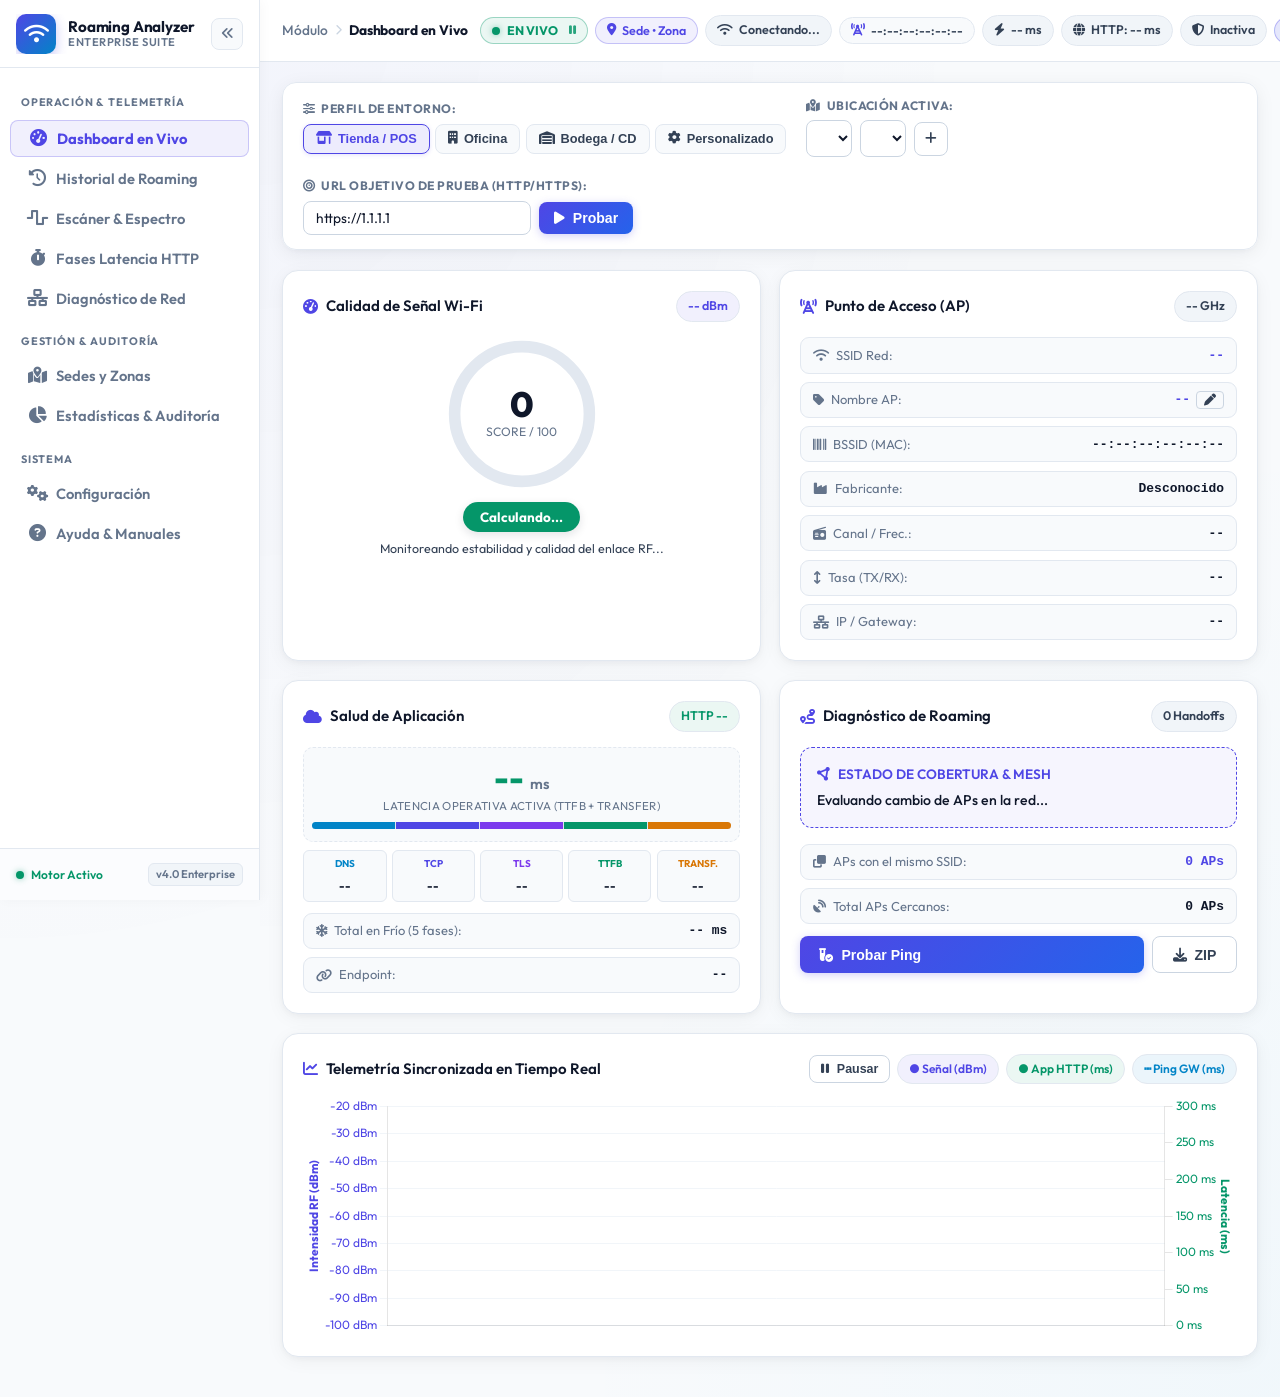
==== commit 7294cb59: "feat(ui): optimize dashboard grid, topbar badges, spectrum labels, scope filters, and non-blocking m" ====
--- a/static/index.html
+++ b/static/index.html
@@ -19,7 +19,7 @@
   <!-- Chart.js (Local Vendor Offline) -->
   <script src="chart.umd.min.js"></script>
 
-  <link rel="stylesheet" href="styles.css?v=4.2.2">
+  <link rel="stylesheet" href="styles.css?v=4.2.0">
 </head>
 
 <body>
@@ -89,14 +89,6 @@
           title="Estadísticas Históricas y Auditoría de BD">
           <i class="fa-solid fa-chart-pie"></i>
           <span>Estadísticas & Auditoría</span>
-        </button>
-
-        <div class="nav-group-title">Inteligencia Artificial</div>
-
-        <button type="button" class="tab-btn sidebar-nav-item" data-tab="tab-ai-agent" id="tab-btn-ai-agent"
-          title="Copiloto de Diagnóstico con Google Gemini & MCP">
-          <i class="fa-solid fa-robot" style="color: #8b5cf6;"></i>
-          <span>Copiloto IA Gemini</span>
         </button>
 
         <div class="nav-group-title">Sistema</div>
@@ -138,29 +130,29 @@
             <i class="fa-solid fa-chevron-right breadcrumb-separator"></i>
             <span id="topbar-current-view" class="breadcrumb-active">Dashboard en Vivo</span>
           </div>
+        </div>
+
+        <div class="status-badges">
           <button type="button" id="btn-toggle-capture" class="badge badge-live badge-btn"
-            title="Captura de telemetría activa (Clic para pausar / reanudar). El monitoreo de roaming se mantiene siempre activo.">
+            title="Captura de telemetría activa (Clic para pausar). El monitoreo de roaming se mantiene siempre activo.">
             <div id="capture-status-dot" class="badge-dot"></div>
             <span id="capture-status-label">EN VIVO</span>
             <i id="capture-status-icon" class="fa-solid fa-pause"
-              style="margin-left: 3px; font-size: 0.7rem; opacity: 0.85;"></i>
+              style="margin-left: 4px; font-size: 0.72rem; opacity: 0.85;"></i>
           </button>
-        </div>
-
-        <div class="status-badges">
           <button type="button" id="btn-header-location" class="badge badge-btn badge-location"
             title="Ubicación activa actual (Clic para gestionar Sedes y Zonas)">
             <i class="fa-solid fa-location-dot" style="color: var(--accent-cyan);"></i>
-            <span id="header-location-label" class="text-truncate" style="max-width: 140px;">Sede • Zona</span>
+            <span id="header-location-label" class="text-truncate" style="max-width: 185px;">Sede • Zona</span>
           </button>
           <div class="badge" title="SSID de la red conectada">
             <i class="fa-solid fa-wifi"></i>
-            <span id="header-ssid" class="text-truncate" style="max-width: 115px;">Conectando...</span>
+            <span id="header-ssid" class="text-truncate" style="max-width: 140px;">Conectando...</span>
           </div>
           <button type="button" id="btn-header-bssid" class="badge badge-btn"
             title="AP Conectado (Clic para asignar o editar nombre amigable)">
             <i class="fa-solid fa-tower-cell" style="color: var(--accent-cyan);"></i>
-            <span id="header-bssid" class="text-truncate" style="max-width: 130px;">--:--:--:--:--:--</span>
+            <span id="header-bssid" class="text-truncate" style="max-width: 165px;">--:--:--:--:--:--</span>
           </button>
           <div class="badge" title="Ping ICMP a la Puerta de Enlace Local">
             <i class="fa-solid fa-bolt"></i>
@@ -168,20 +160,16 @@
           </div>
           <div id="header-app-badge" class="badge" title="Latencia HTTP hacia la URL de prueba activa">
             <i class="fa-solid fa-globe"></i>
-            <span id="header-app-latency" class="text-truncate" style="max-width: 110px;">-- ms</span>
+            <span id="header-app-latency">HTTP: -- ms</span>
           </div>
           <div id="header-auth-badge" class="badge" title="Estado de Autenticación de Aplicación">
             <i class="fa-solid fa-shield-halved"></i>
             <span id="header-auth-status">Inactiva</span>
           </div>
-          <button type="button" id="btn-header-ai-copilot" class="badge badge-btn" style="background: linear-gradient(135deg, rgba(139, 92, 246, 0.18), rgba(79, 70, 229, 0.18)); color: #6d28d9; border: 1px solid rgba(139, 92, 246, 0.4); font-weight: 700; cursor: pointer; display: inline-flex; align-items: center; gap: 0.35rem; padding: 0.28rem 0.55rem; font-size: 0.74rem;" title="Abrir Copiloto de Diagnóstico IA con Google Gemini & MCP">
-            <i class="fa-solid fa-wand-magic-sparkles" style="font-size: 0.85rem;"></i>
-            <span>Copiloto IA</span>
-          </button>
           <button type="button" id="btn-header-help" class="badge badge-btn"
-            style="background: linear-gradient(135deg, rgba(79, 70, 229, 0.14), rgba(14, 165, 233, 0.14)); color: var(--accent-cyan); border: 1px solid rgba(79, 70, 229, 0.32); font-weight: 700; cursor: pointer; display: inline-flex; align-items: center; gap: 0.32rem; padding: 0.28rem 0.52rem; font-size: 0.74rem;"
+            style="background: linear-gradient(135deg, rgba(79, 70, 229, 0.14), rgba(14, 165, 233, 0.14)); color: var(--accent-cyan); border: 1px solid rgba(79, 70, 229, 0.32); font-weight: 700; cursor: pointer; display: inline-flex; align-items: center; gap: 0.35rem;"
             title="Abrir Centro de Ayuda y Manuales (Manual Oficial y Guía Soporte Nivel 1)">
-            <i class="fa-solid fa-circle-question" style="font-size: 0.88rem;"></i>
+            <i class="fa-solid fa-circle-question" style="font-size: 0.92rem;"></i>
             <span>Ayuda</span>
           </button>
         </div>
@@ -223,10 +211,6 @@
                     title="Selecciona la Zona física dentro de la Sede"></select>
                   <button id="btn-quick-add-zone" class="btn-icon" title="Añadir nueva zona rápida"><i
                       class="fa-solid fa-plus"></i></button>
-                  <button id="btn-open-zone-context" type="button" class="btn-secondary" style="white-space: nowrap; padding: 0.45rem 0.7rem; font-size: 0.78rem; display: inline-flex; align-items: center; gap: 0.35rem; border-color: rgba(139, 92, 246, 0.4); color: #6d28d9;" title="Describir espacio físico de esta zona (Altura APs, Racks, Muros, Terminal) para enriquecer el análisis con Gemini">
-                    <i class="fa-solid fa-building-user"></i>
-                    <span id="lbl-zone-ctx-status">Contexto Físico</span>
-                  </button>
                 </div>
               </div>
 
@@ -421,17 +405,13 @@
 
               <div id="roaming-ping-inline-result" class="inline-ping-result" style="display: none;"></div>
 
-              <div class="roaming-action-grid">
-                <button id="btn-test-roaming" class="btn-primary"
+              <div style="display: flex; gap: 0.5rem; margin-top: auto;">
+                <button id="btn-test-roaming" class="btn-primary" style="flex: 1;"
                   title="Realiza ráfaga de 5 pings al gateway sin bloquear la pantalla">
                   <i class="fa-solid fa-vial-circle-check"></i> Probar Ping
                 </button>
-                <button type="button" id="btn-roaming-ask-ai" class="btn-secondary" style="border-color: rgba(139, 92, 246, 0.4); color: #6d28d9;"
-                  title="Consultar anomalías de roaming con el Copiloto IA">
-                  <i class="fa-solid fa-wand-magic-sparkles"></i> Consultar IA
-                </button>
-                <button id="btn-export-quick" class="btn-secondary roaming-zip-span" title="Exportar paquete de auditoría rápida en ZIP con reportes">
-                  <i class="fa-solid fa-download"></i> Exportar Auditoría (ZIP)
+                <button id="btn-export-quick" class="btn-secondary" title="Exportar paquete de auditoría ZIP">
+                  <i class="fa-solid fa-download"></i> ZIP
                 </button>
               </div>
             </div>
@@ -754,11 +734,6 @@
                 <button id="btn-refresh-http-history" class="btn-secondary"
                   style="font-size: 0.8rem; padding: 0.35rem 0.75rem;">
                   <i class="fa-solid fa-arrows-rotate"></i> Actualizar
-                </button>
-                <button type="button" id="btn-http-ask-ai" class="btn-secondary"
-                  style="font-size: 0.8rem; padding: 0.35rem 0.75rem; display: inline-flex; align-items: center; gap: 0.35rem; border-color: rgba(139, 92, 246, 0.4); color: #6d28d9;"
-                  title="Auditar cuellos de botella HTTP con el Copiloto IA">
-                  <i class="fa-solid fa-wand-magic-sparkles"></i> Auditar con IA
                 </button>
                 <button id="btn-export-http-history" class="btn-secondary"
                   style="font-size: 0.8rem; padding: 0.35rem 0.75rem;">
@@ -1091,233 +1066,6 @@
           </div>
         </section>
 
-        <!-- View: Copiloto IA Gemini & MCP -->
-        <section id="tab-ai-agent" class="tab-content">
-        <!-- Hero & Context Calibration Bar -->
-        <div class="card" style="margin-bottom: 1.25rem; border-left: 4px solid #8b5cf6;">
-          <div style="display: flex; justify-content: space-between; align-items: flex-start; flex-wrap: wrap; gap: 1rem;">
-            <div style="flex: 1; min-width: 280px;">
-              <div style="display: flex; align-items: center; gap: 0.6rem; margin-bottom: 0.35rem;">
-                <span class="badge" style="background: rgba(139, 92, 246, 0.14); color: #6d28d9; font-weight: 700;">
-                  <i class="fa-solid fa-robot"></i> GOOGLE GEMINI INTERACTIONS API + MCP
-                </span>
-                <span id="ai-cred-badge" class="badge" style="background: rgba(16, 185, 129, 0.12); color: #059669; font-weight: 600;">
-                  Verificando cuenta...
-                </span>
-              </div>
-              <h2 style="font-size: 1.22rem; font-weight: 700; color: var(--text-primary); margin: 0 0 0.3rem 0;">
-                Copiloto de Diagnóstico Wi-Fi & Aplicaciones en Tiempo Real
-              </h2>
-              <p style="font-size: 0.84rem; color: var(--text-secondary); margin: 0; line-height: 1.45;">
-                Interpreta las métricas capturadas en vivo (RF, Roaming, Espectro, Fases HTTP y Traceroute) cruzándolas con las <strong>condiciones físicas del recinto</strong> (altura de APs, racks metálicos, muros y tipo de terminal) para determinar con exactitud la causa raíz.
-              </p>
-            </div>
-
-            <div style="display: flex; align-items: center; gap: 0.6rem; flex-wrap: wrap;">
-              <select id="ai-model-selector" class="toolbar-select" style="min-width: 225px; font-weight: 600;">
-                <option value="gemini-3.8-flash">⚡ Gemini 3.8 Flash (Tiempo Real & Ágil)</option>
-                <option value="gemini-4-argon">🧠 Gemini 4 Argon (Auditoría Profunda)</option>
-                <option value="gemini-3.5-flash-lite">🚀 Gemini 3.5 Flash-Lite (Ultra Rápido)</option>
-              </select>
-              <button type="button" id="btn-ai-edit-context" class="btn-secondary" style="font-size: 0.82rem; display: inline-flex; align-items: center; gap: 0.4rem;">
-                <i class="fa-solid fa-building-Wheat"></i>
-                <i class="fa-solid fa-sliders"></i> Describir Espacio Físico
-              </button>
-              <button type="button" id="btn-ai-quick-audit" class="btn-primary" style="background: linear-gradient(135deg, #7c3aed, #4f46e5); font-size: 0.84rem; display: inline-flex; align-items: center; gap: 0.45rem;">
-                <i class="fa-solid fa-wand-magic-sparkles"></i> Auditar Captura Actual
-              </button>
-            </div>
-          </div>
-
-          <!-- Active Physical Context Summary Strip -->
-          <div id="ai-zone-context-strip" style="margin-top: 1rem; padding: 0.75rem 1rem; border-radius: 8px; background: #f8fafc; border: 1px solid var(--border-color); display: flex; justify-content: space-between; align-items: center; flex-wrap: wrap; gap: 0.75rem;">
-            <div style="display: flex; align-items: center; gap: 0.65rem; flex-wrap: wrap; font-size: 0.82rem;">
-              <span style="font-weight: 700; color: #4f46e5;">
-                <i class="fa-solid fa-location-dot"></i> <span id="ai-ctx-loc-zone">Sede / Zona</span>:
-              </span>
-              <span id="ai-ctx-summary-pills" style="color: var(--text-secondary);">
-                Cargando perfil físico del sitio...
-              </span>
-            </div>
-            <button type="button" id="btn-ai-refresh-questions" class="btn-secondary" style="font-size: 0.76rem; padding: 0.3rem 0.65rem;">
-              <i class="fa-solid fa-rotate"></i> Evaluar Anomalías en Vivo
-            </button>
-          </div>
-        </div>
-
-        <!-- Two-Column Workspace: Left = Situational Questions & Physical Context Form, Right = Multi-turn AI Console -->
-        <div style="display: grid; grid-template-columns: minmax(320px, 1fr) minmax(420px, 1.65fr); gap: 1.25rem; align-items: start;">
-          
-          <!-- Left Column: Interactive Context Enrichment & Situational Questions -->
-          <div style="display: flex; flex-direction: column; gap: 1.15rem;">
-            
-            <!-- Situational In-Loop Questions Card -->
-            <div class="card">
-              <div class="card-header" style="margin-bottom: 0.75rem;">
-                <div class="card-title">
-                  <i class="fa-solid fa-clipboard-question" style="color: #8b5cf6;"></i>
-                  <span>Preguntas Situacionales del Agente</span>
-                </div>
-                <span id="ai-questions-count" class="badge">0 activas</span>
-              </div>
-              <p style="font-size: 0.79rem; color: var(--text-muted); margin-top: 0; margin-bottom: 0.85rem;">
-                El agente analiza las anomalías en tiempo real y te formula preguntas clave sobre lo que ocurre a tu alrededor para descartar falsos positivos y precisar el diagnóstico:
-              </p>
-              <div id="ai-situational-questions-list" style="display: flex; flex-direction: column; gap: 0.75rem;">
-                <!-- Dynamic situational question cards -->
-              </div>
-            </div>
-
-            <!-- Collapsible Physical Space Questionnaire Card -->
-            <div class="card" id="card-physical-context-editor">
-              <div class="card-header" style="margin-bottom: 0.75rem;">
-                <div class="card-title">
-                  <i class="fa-solid fa-warehouse" style="color: var(--accent-cyan);"></i>
-                  <span>Ficha del Espacio Físico (Zona Actual)</span>
-                </div>
-                <span id="ai-profile-saved-badge" class="badge" style="font-size: 0.7rem;">Sin configurar</span>
-              </div>
-
-              <div class="ctx-form-grid">
-                <div class="form-group" style="margin-bottom: 0;">
-                  <label class="form-label" style="font-size: 0.78rem; font-weight: 600;">1. Tipo de Recinto Físico:</label>
-                  <select id="ctx-env-type" class="toolbar-select" style="width: 100%; font-size: 0.82rem;">
-                    <option value="">-- Seleccionar tipo de espacio --</option>
-                    <option value="Bodega / Centro de Distribución (Estanterías altas)">🏭 Bodega / Centro de Distribución (Estanterías altas)</option>
-                    <option value="Piso de Venta / Tienda Retail">🏬 Piso de Venta / Tienda Retail</option>
-                    <option value="Oficina Abierta / Corporativo">🏢 Oficina Abierta / Corporativo</option>
-                    <option value="Área Cerrada / Cuartos Fríos / Bunker">❄️ Área Cerrada / Cuartos Fríos / Bunker</option>
-                    <option value="Zona Exterior / Muelles de Carga">🚚 Zona Exterior / Muelles de Carga</option>
-                  </select>
-                </div>
-
-                <div class="form-group" style="margin-bottom: 0;">
-                  <label class="form-label" style="font-size: 0.78rem; font-weight: 600;">2. Altura y Montaje de APs:</label>
-                  <select id="ctx-ceiling-height" class="toolbar-select" style="width: 100%; font-size: 0.82rem;">
-                    <option value="">-- Seleccionar altura aproximada --</option>
-                    <option value="Techo bajo (< 3.5 m) - Omnidireccional">Techo bajo (&lt; 3.5 m) - Omnidireccional</option>
-                    <option value="Altura media comercial (4 a 6 m)">Altura media comercial (4 a 6 m)</option>
-                    <option value="Gran altura industrial (7 a 12 m) - Techo/Cercha">Gran altura industrial (7 a 12 m) - Techo/Cercha</option>
-                    <option value="Montaje en pared / columna lateral">Montaje en pared / columna lateral</option>
-                    <option value="Desconocido / No visibles">Desconocido / No visibles</option>
-                  </select>
-                </div>
-
-                <div class="form-group ctx-span-full" style="margin-bottom: 0;">
-                  <label class="form-label" style="font-size: 0.78rem; font-weight: 600;">3. Obstáculos y Atenuación RF:</label>
-                  <input type="text" id="ctx-obstacles" class="toolbar-input" placeholder="Ej: Racks metálicos llenos, Muros de concreto..." style="width: 100%; font-size: 0.82rem;">
-                  <div class="ctx-quick-chips" data-target="ctx-obstacles" style="display: flex; flex-wrap: wrap; gap: 0.35rem; margin-top: 0.35rem;">
-                    <button type="button" class="chip-option" data-val="Racks metálicos llenos">+ Racks llenos</button>
-                    <button type="button" class="chip-option" data-val="Estantería vacía">+ Racks vacíos</button>
-                    <button type="button" class="chip-option" data-val="Muros de concreto">+ Concreto</button>
-                    <button type="button" class="chip-option" data-val="Puerta cortafuego">+ Puerta metálica</button>
-                    <button type="button" class="chip-option" data-val="Líquidos/Frio">+ Líquidos/Frío</button>
-                    <button type="button" class="chip-option" data-val="Vista despejada">+ Despejado</button>
-                  </div>
-                </div>
-
-                <div class="form-group" style="margin-bottom: 0;">
-                  <label class="form-label" style="font-size: 0.78rem; font-weight: 600;">4. Dinámica de la Prueba:</label>
-                  <select id="ctx-test-mode" class="toolbar-select" style="width: 100%; font-size: 0.82rem;">
-                    <option value="">-- ¿Cómo se realiza la captura? --</option>
-                    <option value="Estático en un punto fijo (sin moverse)">📍 Estático en un punto fijo (sin moverse)</option>
-                    <option value="Caminando a paso normal (Walk-Test por pasillos)">🚶 Caminando a paso normal (Walk-Test)</option>
-                    <option value="Desplazamiento rápido (Montacargas / Estibadora eléctrica)">🚜 En Montacargas / Vehículo eléctrico</option>
-                    <option value="Movimiento intermitente (Deteniéndose en cada estación/caja)">⏸️ Movimiento intermitente por estaciones</option>
-                  </select>
-                </div>
-
-                <div class="form-group" style="margin-bottom: 0;">
-                  <label class="form-label" style="font-size: 0.78rem; font-weight: 600;">5. Dispositivo / Terminal Crítica:</label>
-                  <select id="ctx-device-type" class="toolbar-select" style="width: 100%; font-size: 0.82rem;">
-                    <option value="">-- Seleccionar tipo de cliente --</option>
-                    <option value="Terminal Portátil PDA / Pistola RF (Zebra / Honeywell - WMS)">🔫 Terminal PDA / Pistola RF (WMS Manhattan/SAP)</option>
-                    <option value="Caja Registradora POS / Datáfono Inalámbrico">💳 Caja POS / Datáfono Retail</option>
-                    <option value="Laptop Corporativa (ERP / Videollamadas / Office)">💻 Laptop Corporativa (VoIP / ERP)</option>
-                    <option value="Tablet / Escáner Móvil de Inventario">📱 Tablet / Carrito Móvil</option>
-                  </select>
-                </div>
-
-                <div class="form-group ctx-span-full" style="margin-bottom: 0;">
-                  <label class="form-label" style="font-size: 0.78rem; font-weight: 600;">6. Fuentes de Interferencia / Concurrencia:</label>
-                  <input type="text" id="ctx-interference" class="toolbar-input" placeholder="Ej: Alta densidad de pistolas RF, motores eléctricos..." style="width: 100%; font-size: 0.82rem;">
-                </div>
-
-                <div class="form-group ctx-span-full" style="margin-bottom: 0;">
-                  <label class="form-label" style="font-size: 0.78rem; font-weight: 600;">7. Descripción Breve Adicional del Sitio y Síntoma:</label>
-                  <textarea id="ctx-custom-desc" class="toolbar-input" rows="2" placeholder="Ej: En el pasillo 4 junto al muelle las pistolas RF pierden sesión cuando pasan los montacargas..." style="width: 100%; font-size: 0.82rem; resize: vertical;"></textarea>
-                </div>
-
-                <div class="ctx-span-full" style="display: flex; gap: 0.5rem; margin-top: 0.25rem;">
-                  <button type="button" id="btn-save-zone-context" class="btn-primary" style="flex: 1; font-size: 0.82rem;">
-                    <i class="fa-solid fa-floppy-disk"></i> Guardar Contexto de Zona
-                  </button>
-                  <button type="button" id="btn-save-and-audit-context" class="btn-secondary" style="font-size: 0.82rem; border-color: rgba(139, 92, 246, 0.4); color: #6d28d9;" title="Guardar perfil físico y lanzar auditoría con Gemini">
-                    <i class="fa-solid fa-bolt"></i> Guardar y Analizar
-                  </button>
-                </div>
-              </div>
-            </div>
-
-          </div>
-
-          <!-- Right Column: Interactive Diagnosis & Multi-Turn Chat with Gemini -->
-          <div class="card ai-chat-card">
-            <div class="card-header" style="border-bottom: 1px solid var(--border-color); padding-bottom: 0.75rem; margin-bottom: 0.75rem;">
-              <div class="card-title">
-                <i class="fa-solid fa-comments" style="color: #8b5cf6;"></i>
-                <span>Consola Interactiva del Agente (Multi-Turno & Function Calling)</span>
-              </div>
-              <div style="display: flex; align-items: center; gap: 0.45rem;">
-                <button type="button" id="btn-ai-reset-session" class="btn-secondary" style="font-size: 0.75rem; padding: 0.3rem 0.65rem;" title="Reiniciar contexto de conversación actual">
-                  <i class="fa-solid fa-broom"></i> Nueva Sesión
-                </button>
-              </div>
-            </div>
-
-            <!-- Quick Prompt Chips -->
-            <div style="display: flex; flex-wrap: wrap; gap: 0.4rem; margin-bottom: 0.85rem;">
-              <button type="button" class="ai-prompt-chip" data-prompt="¿La lentitud o caída actual es culpa de la señal Wi-Fi (Capa 1/2), de la red local (Capa 3) o del servidor de la aplicación (Capa 7)?">
-                🔍 ¿Wi-Fi vs Red vs Servidor App?
-              </button>
-              <button type="button" class="ai-prompt-chip" data-prompt="Analiza los eventos de Roaming recientes y el escáner de espectro RF. ¿Hay comportamiento de Sticky Client, Ping-Pong Roaming o solapamiento de canales?">
-                📡 Auditar Roaming y Sticky Client
-              </button>
-              <button type="button" class="ai-prompt-chip" data-prompt="Tomando en cuenta la descripción física de esta zona y las lecturas actuales en dBm y ms, ¿qué ajustes de potencia, canales o ubicación de APs recomiendas?">
-                🏗️ Recomendación RF según Espacio Físico
-              </button>
-              <button type="button" class="ai-prompt-chip" data-prompt="Genera un dictamen técnico ejecutivo listo para compartir con el proveedor de red y el equipo de sistemas resumiendo los percentiles P50/P95/P99 y hallazgos.">
-                📋 Generar Dictamen Técnico Ejecutivo
-              </button>
-            </div>
-
-            <!-- Conversation Messages Stream -->
-            <div id="ai-chat-messages" class="ai-chat-messages">
-              <div class="ai-msg ai-msg-assistant">
-                <div class="ai-msg-header">
-                  <strong><i class="fa-solid fa-robot"></i> Agente CWNE Gemini</strong>
-                  <span>Listo para auditar en tiempo real</span>
-                </div>
-                <div class="ai-msg-body">
-                  Hola. Estoy conectado a los motores de telemetría en vivo (<strong>Wi-Fi RF, Roaming, Espectro de Canales, Sonda HTTP de 5 Fases y Traceroute</strong>).
-                  <br><br>
-                  💡 <strong>Consejo para mayor precisión:</strong> Completa a la izquierda la <em>Ficha del Espacio Físico</em> o responde las <em>Preguntas Situacionales</em> (altura de APs, estanterías metálicas, tipo de terminal PDA/POS) y luego haz clic en <strong>"Auditar Captura Actual"</strong> o escribe tu consulta abajo.
-                </div>
-              </div>
-            </div>
-
-            <!-- Input Box -->
-            <div style="margin-top: 0.85rem; display: flex; gap: 0.6rem; align-items: flex-end;">
-              <textarea id="ai-chat-input" class="toolbar-input" rows="2" placeholder="Escribe tu pregunta o describe qué ocurre en el sitio (ej: 'Estoy frente al rack 12 y la pistola se queda congelada al confirmar picking')..." style="flex: 1; resize: vertical; font-size: 0.86rem;"></textarea>
-              <button type="button" id="btn-ai-send-chat" class="btn-primary" style="height: 52px; padding: 0 1.2rem; background: linear-gradient(135deg, #7c3aed, #4f46e5); white-space: nowrap;">
-                <i class="fa-solid fa-paper-plane"></i> Enviar
-              </button>
-            </div>
-          </div>
-
-        </div>
-      </section>
-
         <!-- View 8: Configuration & AP Names -->
         <section id="tab-config" class="tab-content">
           <div class="config-grid">
@@ -1468,92 +1216,7 @@
               </div>
             </div>
 
-            <!-- Card 2.5: Google Gemini AI & MCP Server Credentials (Zero Secret Exposure) -->
-          <div class="card" style="grid-column: 1 / -1; border-left: 4px solid #8b5cf6;">
-            <div class="card-header" style="display: flex; justify-content: space-between; align-items: center; border-bottom: 1px solid var(--border-color); padding-bottom: 0.75rem; margin-bottom: 1rem; flex-wrap: wrap; gap: 0.75rem;">
-              <div class="card-title" style="display: flex; align-items: center; gap: 0.5rem;">
-                <i class="fa-solid fa-robot" style="color: #8b5cf6;"></i>
-                <span style="font-weight: 700;">Agente Google Gemini & Servidor MCP (Protección de Credenciales Local)</span>
-                <span id="cfg-gemini-status-pill" class="badge" style="background: rgba(139, 92, 246, 0.12); color: #6d28d9; font-weight: 700;">Verificando...</span>
-              </div>
-              <div style="display: flex; align-items: center; gap: 0.5rem;">
-                <span class="badge" style="background: rgba(16, 185, 129, 0.12); color: #059669; font-size: 0.74rem;">
-                  <i class="fa-solid fa-lock"></i> Protegido en .gitignore (.env chmod 600 + PBKDF2-SHA256)
-                </span>
-              </div>
-            </div>
-
-            <div style="display: grid; grid-template-columns: repeat(auto-fit, minmax(320px, 1fr)); gap: 1.25rem;">
-              <!-- Left: Secure API Key & Model Setup -->
-              <div>
-                <p style="font-size: 0.81rem; color: var(--text-secondary); margin-top: 0; margin-bottom: 0.85rem;">
-                  Tu clave de conexión a Google Gemini (<code>GEMINI_API_KEY</code>) <strong>jamás se expone en el repositorio Git ni en exportaciones ZIP</strong>. Se almacena únicamente en tu máquina local (en <code>.env</code> ignorado por Git y cifrada en SQLite local) y la API solo devuelve una máscara segura.
-                </p>
-
-                <div class="form-group" style="margin-bottom: 0.75rem;">
-                  <label class="form-label" style="font-weight: 600;">Estado Actual de Credencial:</label>
-                  <div id="cfg-gemini-source-box" style="padding: 0.55rem 0.8rem; border-radius: 6px; background: #f8fafc; border: 1px solid var(--border-color); font-size: 0.82rem; font-family: monospace;">
-                    Cargando estado de seguridad...
-                  </div>
-                </div>
-
-                <div class="form-group" style="margin-bottom: 0.75rem;">
-                  <label class="form-label" style="font-weight: 600;">API Key de Google AI Studio / Gemini:</label>
-                  <div style="display: flex; gap: 0.5rem;">
-                    <input type="password" id="cfg-gemini-api-key" class="toolbar-input" placeholder="Pega tu nueva GEMINI_API_KEY aquí (AIzaSy...)" style="flex: 1;" autocomplete="off">
-                    <select id="cfg-gemini-storage" class="toolbar-select" style="width: 195px; font-size: 0.8rem;" title="Dónde guardar localmente la clave">
-                      <option value="dotenv">Guardar en .env (chmod 600)</option>
-                      <option value="db">Solo SQLite Cifrado Local</option>
-                    </select>
-                  </div>
-                  <small style="color: var(--text-muted); font-size: 0.74rem; display: block; margin-top: 0.25rem;">
-                    Obtén tu clave en <a href="https://aistudio.google.com/app/api-keys" target="_blank" rel="noopener" style="color: #6d28d9; font-weight: 600;">Google AI Studio (aistudio.google.com/app/api-keys)</a> o expórtala en tu terminal: <code>export GEMINI_API_KEY="tu_clave"</code>.
-                  </small>
-                </div>
-
-                <div class="form-group" style="margin-bottom: 0.85rem;">
-                  <label class="form-label" style="font-weight: 600;">Modelo Gemini Predeterminado:</label>
-                  <select id="cfg-gemini-model" class="toolbar-select" style="width: 100%;">
-                    <option value="gemini-3.8-flash">gemini-3.8-flash (Recomendado - Rápido para telemetría en vivo)</option>
-                    <option value="gemini-4-argon">gemini-4-argon (Máximo razonamiento para auditoría forense)</option>
-                    <option value="gemini-3.5-flash-lite">gemini-3.5-flash-lite (Ligero y económico)</option>
-                  </select>
-                </div>
-
-                <div style="display: flex; gap: 0.6rem; flex-wrap: wrap;">
-                  <button type="button" id="btn-save-gemini-creds" class="btn-primary" style="background: linear-gradient(135deg, #7c3aed, #4f46e5); font-size: 0.82rem;">
-                    <i class="fa-solid fa-shield-halved"></i> Guardar Clave Protegida
-                  </button>
-                  <button type="button" id="btn-clear-gemini-creds" class="btn-secondary" style="color: #ef4444; border-color: rgba(239, 68, 68, 0.35); font-size: 0.82rem;">
-                    <i class="fa-solid fa-trash-can"></i> Borrar Clave Local
-                  </button>
-                </div>
-              </div>
-
-              <!-- Right: Local MCP Server Connection Info -->
-              <div style="background: #f8fafc; border: 1px solid var(--border-color); border-radius: 8px; padding: 1rem;">
-                <div style="font-weight: 700; font-size: 0.86rem; color: var(--text-primary); margin-bottom: 0.5rem;">
-                  <i class="fa-solid fa-plug-circle-bolt" style="color: #8b5cf6;"></i> Conexión Directa vía MCP (Sin API Key en la App)
-                </div>
-                <p style="font-size: 0.79rem; color: var(--text-secondary); margin-top: 0; margin-bottom: 0.65rem; line-height: 1.45;">
-                  Este proyecto incluye el servidor MCP estándar <code>mcp_telemetry_server.py</code>. Puedes conectarlo directamente a tu sesión de <strong>Google Antigravity IDE</strong>, <strong>Gemini CLI</strong> o <strong>Google Antigravity SDK</strong> usando tu cuenta activa de Google:
-                </p>
-                <pre style="background: #0f172a; color: #e2e8f0; padding: 0.75rem; border-radius: 6px; font-size: 0.74rem; overflow-x: auto; margin: 0 0 0.65rem 0; line-height: 1.4;"><code>{
-  "mcpServers": {
-    "wifi-telemetry": {
-      "command": "python3",
-      "args": ["mcp_telemetry_server.py"]
-    }
-  }
-}</code></pre>
-                <div style="font-size: 0.75rem; color: var(--text-muted);">
-                  <strong>Tools MCP expuestas:</strong> <code>get_live_telemetry_snapshot</code>, <code>get_roaming_events_analysis</code>, <code>get_rf_spectrum_scan</code>, <code>get_http_phases_breakdown</code>, <code>get_network_diagnostics_summary</code>, <code>get_physical_environment_context</code>, <code>update_physical_environment_context</code>.
-                </div>
-              </div>
-            </div>
-          </div>
-
-          <!-- Card 3: AP Friendly Names (Full Width & CSV Auto-Detector) -->
+            <!-- Card 3: AP Friendly Names (Full Width & CSV Auto-Detector) -->
             <div class="card" style="grid-column: 1 / -1;">
               <div class="card-header"
                 style="display: flex; justify-content: space-between; align-items: center; border-bottom: 1px solid var(--border-color); padding-bottom: 0.75rem; margin-bottom: 1rem; flex-wrap: wrap; gap: 0.75rem;">
@@ -2071,7 +1734,7 @@
     </div>
   </div>
 
-  <script src="app.js?v=4.2.2"></script>
+  <script src="app.js?v=4.2.0"></script>
 </body>
 
 </html>
--- a/static/styles.css
+++ b/static/styles.css
@@ -344,12 +344,12 @@
   backdrop-filter: blur(12px);
   -webkit-backdrop-filter: blur(12px);
   border-bottom: 1px solid var(--border-color);
-  padding: 0.45rem 1.15rem;
+  padding: 0.55rem 1.35rem;
   display: flex;
   justify-content: space-between;
   align-items: center;
   gap: 0.75rem;
-  min-height: 56px;
+  min-height: 62px;
   height: auto;
   box-sizing: border-box;
 }
@@ -359,7 +359,6 @@
   align-items: center;
   gap: 0.65rem;
   flex-shrink: 0;
-  min-width: max-content;
 }
 
 .mobile-menu-btn {
@@ -527,33 +526,23 @@
 .status-badges {
   display: flex;
   align-items: center;
-  gap: 0.35rem;
+  gap: 0.45rem;
   flex-wrap: nowrap;
-  flex: 1;
-  min-width: 0;
-  overflow-x: auto;
-  scrollbar-width: none;
-  -ms-overflow-style: none;
-  padding: 0.15rem 0;
-}
-
-.status-badges::-webkit-scrollbar {
-  display: none;
+  flex-shrink: 0;
 }
 
 .badge {
   display: inline-flex;
   align-items: center;
-  gap: 0.32rem;
-  padding: 0.28rem 0.55rem;
+  gap: 0.38rem;
+  padding: 0.34rem 0.68rem;
   border-radius: 20px;
-  font-size: 0.75rem;
+  font-size: 0.78rem;
   font-weight: 600;
   background: #f1f5f9;
   border: 1px solid var(--border-color);
   color: var(--text-secondary);
   white-space: nowrap;
-  flex-shrink: 0;
 }
 
 .badge-location {
@@ -1270,9 +1259,9 @@
 /* Multipurpose Toolbar (Sticky for quick zone switching while scrolling) */
 .toolbar-card {
   position: sticky;
-  top: calc(56px + 0.65rem);
+  top: 0.75rem;
   z-index: 100;
-  background: rgba(255, 255, 255, 0.96);
+  background: rgba(255, 255, 255, 0.95);
   backdrop-filter: blur(14px);
   -webkit-backdrop-filter: blur(14px);
   border: 1px solid var(--border-color);
@@ -2444,265 +2433,6 @@
 }
 
 /* ==========================================================================
-   Google Gemini Copilot & Physical Context Enrichment Styles
-   ========================================================================== */
-
-.chip-option {
-  background: #ffffff;
-  border: 1px solid #cbd5e1;
-  color: #475569;
-  border-radius: 999px;
-  padding: 0.2rem 0.6rem;
-  font-size: 0.72rem;
-  font-weight: 600;
-  cursor: pointer;
-  transition: all 0.15s ease;
-}
-
-.chip-option:hover {
-  background: rgba(139, 92, 246, 0.1);
-  border-color: #8b5cf6;
-  color: #6d28d9;
-}
-
-.ai-prompt-chip {
-  background: #ffffff;
-  border: 1px solid rgba(139, 92, 246, 0.35);
-  color: #5b21b6;
-  border-radius: 8px;
-  padding: 0.38rem 0.7rem;
-  font-size: 0.76rem;
-  font-weight: 600;
-  cursor: pointer;
-  transition: all 0.15s ease;
-  text-align: left;
-}
-
-.ai-prompt-chip:hover {
-  background: rgba(139, 92, 246, 0.12);
-  border-color: #7c3aed;
-  transform: translateY(-1px);
-}
-
-.ai-msg {
-  border-radius: 10px;
-  padding: 0.85rem 1rem;
-  font-size: 0.84rem;
-  line-height: 1.55;
-  border: 1px solid var(--border-color);
-  background: #ffffff;
-}
-
-.ai-msg-user {
-  background: linear-gradient(135deg, rgba(139, 92, 246, 0.09), rgba(79, 70, 229, 0.08));
-  border-color: rgba(139, 92, 246, 0.3);
-  align-self: flex-end;
-  width: 92%;
-}
-
-.ai-msg-assistant {
-  background: #ffffff;
-  border-left: 3.5px solid #7c3aed;
-  width: 100%;
-}
-
-.ai-msg-header {
-  display: flex;
-  justify-content: space-between;
-  align-items: center;
-  font-size: 0.74rem;
-  color: var(--text-muted);
-  margin-bottom: 0.45rem;
-  padding-bottom: 0.35rem;
-  border-bottom: 1px dashed #e2e8f0;
-}
-
-.ai-msg-header strong {
-  color: #5b21b6;
-  font-size: 0.8rem;
-}
-
-.ai-msg-body h3,
-.ai-msg-body h4 {
-  margin: 0.65rem 0 0.35rem 0;
-  color: #1e293b;
-  font-size: 0.94rem;
-}
-
-.ai-msg-body ul,
-.ai-msg-body ol {
-  margin: 0.35rem 0 0.55rem 1.25rem;
-  padding: 0;
-}
-
-.ai-msg-body li {
-  margin-bottom: 0.28rem;
-}
-
-.ai-msg-body code {
-  background: #f1f5f9;
-  color: #4f46e5;
-  padding: 0.1rem 0.35rem;
-  border-radius: 4px;
-  font-size: 0.79rem;
-  font-family: monospace;
-}
-
-.ai-question-card {
-  background: #ffffff;
-  border: 1px solid #e2e8f0;
-  border-left: 4px solid #8b5cf6;
-  border-radius: 8px;
-  padding: 0.75rem 0.85rem;
-}
-
-.ai-question-card.sev-warning {
-  border-left-color: #f59e0b;
-  background: #fffbeb;
-}
-
-.ai-question-card.sev-danger {
-  border-left-color: #ef4444;
-  background: #fef2f2;
-}
-
-.ai-q-title {
-  font-weight: 700;
-  font-size: 0.81rem;
-  color: #1e293b;
-  margin-bottom: 0.3rem;
-}
-
-.ai-q-text {
-  font-size: 0.78rem;
-  color: #475569;
-  margin-bottom: 0.55rem;
-  line-height: 1.42;
-}
-
-.ai-q-options {
-  display: flex;
-  flex-wrap: wrap;
-  gap: 0.35rem;
-}
-
-.ai-q-opt-btn {
-  background: #ffffff;
-  border: 1px solid #cbd5e1;
-  border-radius: 6px;
-  padding: 0.28rem 0.55rem;
-  font-size: 0.73rem;
-  color: #334155;
-  cursor: pointer;
-  transition: all 0.15s ease;
-  text-align: left;
-}
-
-.ai-q-opt-btn:hover {
-  background: #7c3aed;
-  border-color: #7c3aed;
-  color: #ffffff;
-}
-
-/* MCP Tool Calling Accordion & Payload Inspection */
-.mcp-tool-details {
-  margin: 0.35rem 0 0.55rem 0;
-  background: #f8fafc;
-  border: 1px solid #e2e8f0;
-  border-radius: 7px;
-  font-size: 0.74rem;
-  padding: 0.25rem 0.55rem;
-  overflow: hidden;
-}
-
-.mcp-tool-summary {
-  cursor: pointer;
-  font-weight: 600;
-  color: #6d28d9;
-  display: flex;
-  align-items: center;
-  gap: 0.4rem;
-  outline: none;
-  user-select: none;
-}
-
-.mcp-tool-summary:hover {
-  color: #4f46e5;
-}
-
-.mcp-tool-payload {
-  padding: 0.4rem 0.15rem 0.2rem 0.15rem;
-  display: flex;
-  flex-wrap: wrap;
-  gap: 0.35rem;
-  border-top: 1px dashed #cbd5e1;
-  margin-top: 0.3rem;
-}
-
-.mcp-tool-pill {
-  background: #ffffff;
-  border: 1px solid #cbd5e1;
-  color: #475569;
-  padding: 0.15rem 0.45rem;
-  border-radius: 4px;
-  font-size: 0.72rem;
-  font-family: monospace;
-}
-
-/* Situational Question Answered State */
-.ai-question-card.answered {
-  border-left-color: #10b981;
-  background: #f0fdf4;
-  opacity: 0.88;
-  padding: 0.55rem 0.75rem;
-  transition: all 0.2s ease;
-}
-
-/* Physical Context Questionnaire Form Grid */
-.ctx-form-grid {
-  display: grid;
-  grid-template-columns: repeat(auto-fit, minmax(230px, 1fr));
-  gap: 0.75rem;
-}
-
-.ctx-span-full {
-  grid-column: 1 / -1;
-}
-
-/* AI Copilot Console Viewport-Aware Heights */
-.ai-chat-card {
-  display: flex;
-  flex-direction: column;
-  height: calc(100vh - 210px);
-  min-height: 520px;
-}
-
-.ai-chat-messages {
-  flex: 1;
-  overflow-y: auto;
-  padding: 0.85rem;
-  background: #f8fafc;
-  border: 1px solid var(--border-color);
-  border-radius: 8px;
-  display: flex;
-  flex-direction: column;
-  gap: 0.85rem;
-}
-
-.calib-chip {
-  font-size: 0.7rem;
-  font-weight: 700;
-  padding: 0.15rem 0.5rem;
-  border-radius: 999px;
-  background: rgba(139, 92, 246, 0.12);
-  color: #6d28d9;
-  border: 1px solid rgba(139, 92, 246, 0.25);
-  display: inline-flex;
-  align-items: center;
-  gap: 0.3rem;
-}
-
-/* ==========================================================================
    UX & Visual Optimizations (v4.2.0)
    ========================================================================== */
 
@@ -2731,31 +2461,6 @@
 .inline-ping-result.ping-danger {
   background: rgba(225, 29, 72, 0.08);
   border-color: rgba(225, 29, 72, 0.35);
-}
-
-/* Card 4 Roaming Action Grid (Prevents Button Overflow) */
-.roaming-action-grid {
-  display: grid;
-  grid-template-columns: 1fr 1fr;
-  gap: 0.45rem;
-  margin-top: auto;
-  padding-top: 0.5rem;
-}
-
-.roaming-action-grid button {
-  font-size: 0.75rem;
-  padding: 0.38rem 0.5rem;
-  display: inline-flex;
-  align-items: center;
-  justify-content: center;
-  gap: 0.35rem;
-  white-space: nowrap;
-  border-radius: 8px;
-}
-
-.roaming-zip-span {
-  grid-column: 1 / -1;
-  font-weight: 600;
 }
 
 /* Scope Filter Pill in Roaming Log & HTTP Phases History */
@@ -3065,4 +2770,4 @@
   padding: 0.85rem 1.25rem;
   background: #f8fafc;
   border-top: 1px solid var(--border-color);
-}
+}
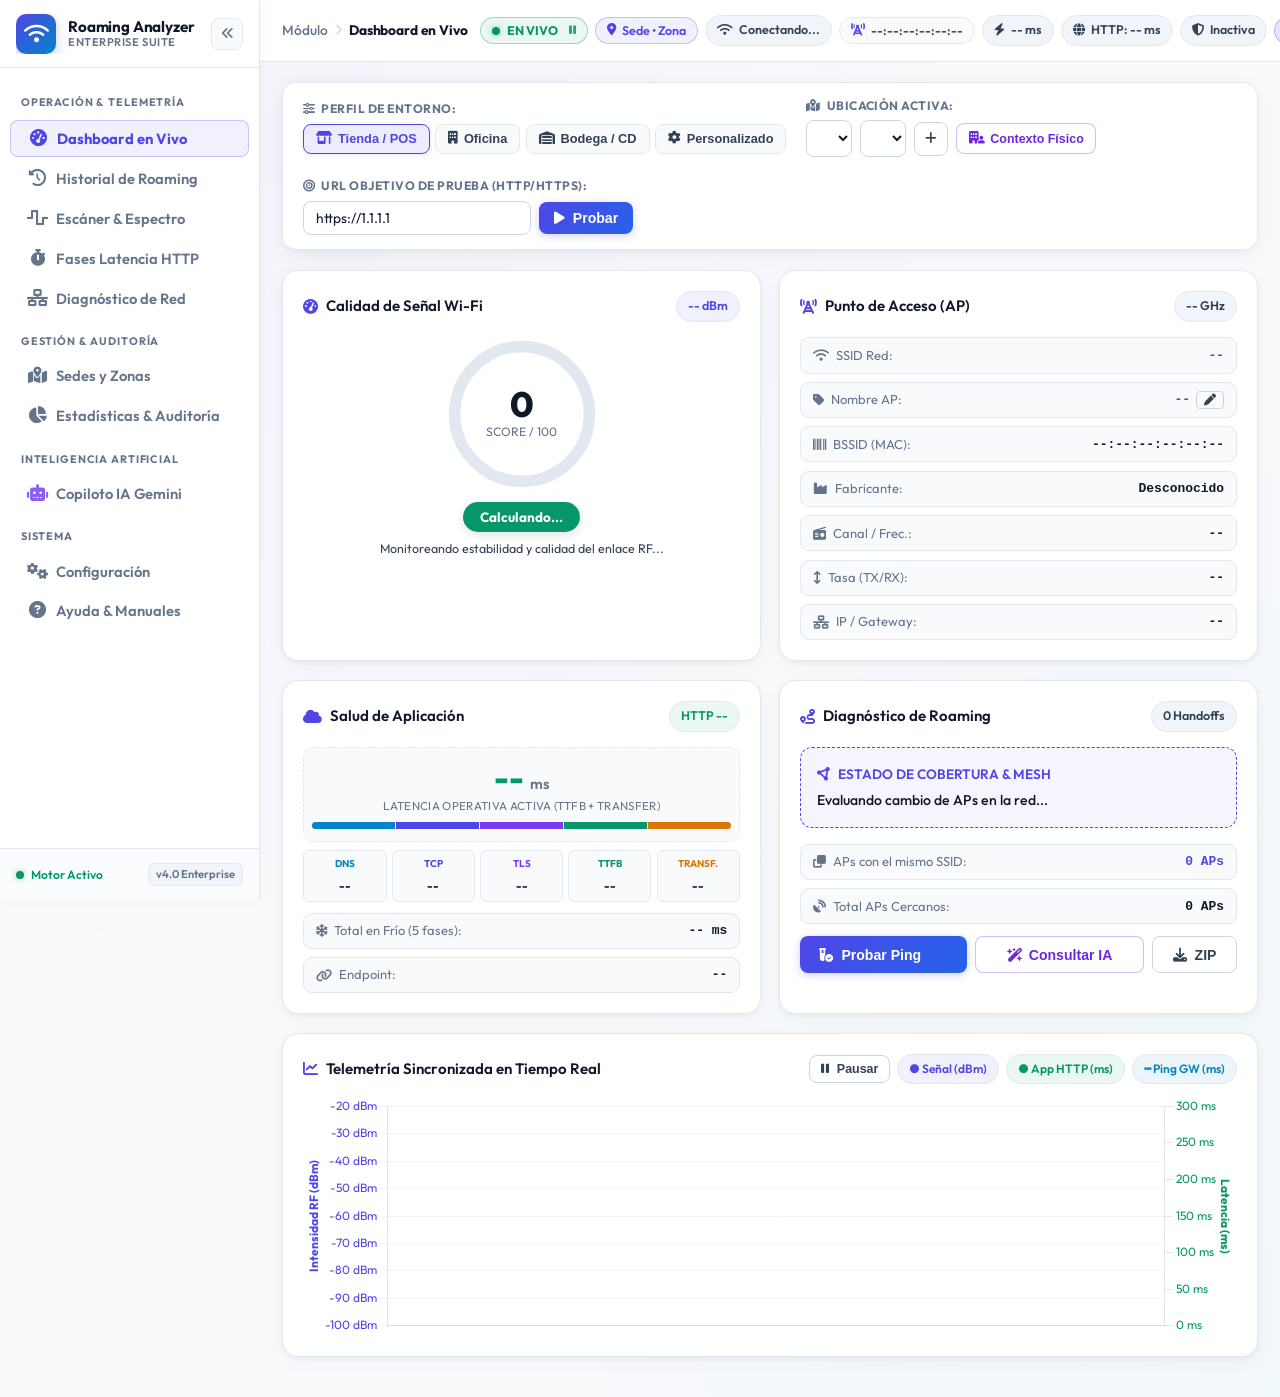
==== commit 5c452010: "Merge branch 'main' into feature/gemini-mcp-agent with visual and UX parity v4.2.0 and Copilot optim" ====
--- a/static/index.html
+++ b/static/index.html
@@ -89,6 +89,14 @@
           title="Estadísticas Históricas y Auditoría de BD">
           <i class="fa-solid fa-chart-pie"></i>
           <span>Estadísticas & Auditoría</span>
+        </button>
+
+        <div class="nav-group-title">Inteligencia Artificial</div>
+
+        <button type="button" class="tab-btn sidebar-nav-item" data-tab="tab-ai-agent" id="tab-btn-ai-agent"
+          title="Copiloto de Diagnóstico con Google Gemini & MCP">
+          <i class="fa-solid fa-robot" style="color: #8b5cf6;"></i>
+          <span>Copiloto IA Gemini</span>
         </button>
 
         <div class="nav-group-title">Sistema</div>
@@ -166,6 +174,10 @@
             <i class="fa-solid fa-shield-halved"></i>
             <span id="header-auth-status">Inactiva</span>
           </div>
+          <button type="button" id="btn-header-ai-copilot" class="badge badge-btn" style="background: linear-gradient(135deg, rgba(139, 92, 246, 0.18), rgba(79, 70, 229, 0.18)); color: #6d28d9; border: 1px solid rgba(139, 92, 246, 0.4); font-weight: 700; cursor: pointer; display: inline-flex; align-items: center; gap: 0.45rem;" title="Abrir Copiloto de Diagnóstico IA con Google Gemini & MCP">
+            <i class="fa-solid fa-wand-magic-sparkles" style="font-size: 0.9rem;"></i>
+            <span>Copiloto IA</span>
+          </button>
           <button type="button" id="btn-header-help" class="badge badge-btn"
             style="background: linear-gradient(135deg, rgba(79, 70, 229, 0.14), rgba(14, 165, 233, 0.14)); color: var(--accent-cyan); border: 1px solid rgba(79, 70, 229, 0.32); font-weight: 700; cursor: pointer; display: inline-flex; align-items: center; gap: 0.35rem;"
             title="Abrir Centro de Ayuda y Manuales (Manual Oficial y Guía Soporte Nivel 1)">
@@ -211,6 +223,10 @@
                     title="Selecciona la Zona física dentro de la Sede"></select>
                   <button id="btn-quick-add-zone" class="btn-icon" title="Añadir nueva zona rápida"><i
                       class="fa-solid fa-plus"></i></button>
+                  <button id="btn-open-zone-context" type="button" class="btn-secondary" style="white-space: nowrap; padding: 0.45rem 0.7rem; font-size: 0.78rem; display: inline-flex; align-items: center; gap: 0.35rem; border-color: rgba(139, 92, 246, 0.4); color: #6d28d9;" title="Describir espacio físico de esta zona (Altura APs, Racks, Muros, Terminal) para enriquecer el análisis con Gemini">
+                    <i class="fa-solid fa-building-user"></i>
+                    <span id="lbl-zone-ctx-status">Contexto Físico</span>
+                  </button>
                 </div>
               </div>
 
@@ -409,6 +425,10 @@
                 <button id="btn-test-roaming" class="btn-primary" style="flex: 1;"
                   title="Realiza ráfaga de 5 pings al gateway sin bloquear la pantalla">
                   <i class="fa-solid fa-vial-circle-check"></i> Probar Ping
+                </button>
+                <button type="button" id="btn-roaming-ask-ai" class="btn-secondary" style="flex: 1; display: inline-flex; align-items: center; justify-content: center; gap: 0.35rem; border-color: rgba(139, 92, 246, 0.4); color: #6d28d9;"
+                  title="Consultar anomalías de roaming con el Copiloto IA">
+                  <i class="fa-solid fa-wand-magic-sparkles"></i> Consultar IA
                 </button>
                 <button id="btn-export-quick" class="btn-secondary" title="Exportar paquete de auditoría ZIP">
                   <i class="fa-solid fa-download"></i> ZIP
@@ -734,6 +754,11 @@
                 <button id="btn-refresh-http-history" class="btn-secondary"
                   style="font-size: 0.8rem; padding: 0.35rem 0.75rem;">
                   <i class="fa-solid fa-arrows-rotate"></i> Actualizar
+                </button>
+                <button type="button" id="btn-http-ask-ai" class="btn-secondary"
+                  style="font-size: 0.8rem; padding: 0.35rem 0.75rem; display: inline-flex; align-items: center; gap: 0.35rem; border-color: rgba(139, 92, 246, 0.4); color: #6d28d9;"
+                  title="Auditar cuellos de botella HTTP con el Copiloto IA">
+                  <i class="fa-solid fa-wand-magic-sparkles"></i> Auditar con IA
                 </button>
                 <button id="btn-export-http-history" class="btn-secondary"
                   style="font-size: 0.8rem; padding: 0.35rem 0.75rem;">
@@ -1066,6 +1091,233 @@
           </div>
         </section>
 
+        <!-- View: Copiloto IA Gemini & MCP -->
+        <section id="tab-ai-agent" class="tab-content">
+        <!-- Hero & Context Calibration Bar -->
+        <div class="card" style="margin-bottom: 1.25rem; border-left: 4px solid #8b5cf6;">
+          <div style="display: flex; justify-content: space-between; align-items: flex-start; flex-wrap: wrap; gap: 1rem;">
+            <div style="flex: 1; min-width: 280px;">
+              <div style="display: flex; align-items: center; gap: 0.6rem; margin-bottom: 0.35rem;">
+                <span class="badge" style="background: rgba(139, 92, 246, 0.14); color: #6d28d9; font-weight: 700;">
+                  <i class="fa-solid fa-robot"></i> GOOGLE GEMINI INTERACTIONS API + MCP
+                </span>
+                <span id="ai-cred-badge" class="badge" style="background: rgba(16, 185, 129, 0.12); color: #059669; font-weight: 600;">
+                  Verificando cuenta...
+                </span>
+              </div>
+              <h2 style="font-size: 1.22rem; font-weight: 700; color: var(--text-primary); margin: 0 0 0.3rem 0;">
+                Copiloto de Diagnóstico Wi-Fi & Aplicaciones en Tiempo Real
+              </h2>
+              <p style="font-size: 0.84rem; color: var(--text-secondary); margin: 0; line-height: 1.45;">
+                Interpreta las métricas capturadas en vivo (RF, Roaming, Espectro, Fases HTTP y Traceroute) cruzándolas con las <strong>condiciones físicas del recinto</strong> (altura de APs, racks metálicos, muros y tipo de terminal) para determinar con exactitud la causa raíz.
+              </p>
+            </div>
+
+            <div style="display: flex; align-items: center; gap: 0.6rem; flex-wrap: wrap;">
+              <select id="ai-model-selector" class="toolbar-select" style="min-width: 225px; font-weight: 600;">
+                <option value="gemini-3.8-flash">⚡ Gemini 3.8 Flash (Tiempo Real & Ágil)</option>
+                <option value="gemini-4-argon">🧠 Gemini 4 Argon (Auditoría Profunda)</option>
+                <option value="gemini-3.5-flash-lite">🚀 Gemini 3.5 Flash-Lite (Ultra Rápido)</option>
+              </select>
+              <button type="button" id="btn-ai-edit-context" class="btn-secondary" style="font-size: 0.82rem; display: inline-flex; align-items: center; gap: 0.4rem;">
+                <i class="fa-solid fa-building-Wheat"></i>
+                <i class="fa-solid fa-sliders"></i> Describir Espacio Físico
+              </button>
+              <button type="button" id="btn-ai-quick-audit" class="btn-primary" style="background: linear-gradient(135deg, #7c3aed, #4f46e5); font-size: 0.84rem; display: inline-flex; align-items: center; gap: 0.45rem;">
+                <i class="fa-solid fa-wand-magic-sparkles"></i> Auditar Captura Actual
+              </button>
+            </div>
+          </div>
+
+          <!-- Active Physical Context Summary Strip -->
+          <div id="ai-zone-context-strip" style="margin-top: 1rem; padding: 0.75rem 1rem; border-radius: 8px; background: #f8fafc; border: 1px solid var(--border-color); display: flex; justify-content: space-between; align-items: center; flex-wrap: wrap; gap: 0.75rem;">
+            <div style="display: flex; align-items: center; gap: 0.65rem; flex-wrap: wrap; font-size: 0.82rem;">
+              <span style="font-weight: 700; color: #4f46e5;">
+                <i class="fa-solid fa-location-dot"></i> <span id="ai-ctx-loc-zone">Sede / Zona</span>:
+              </span>
+              <span id="ai-ctx-summary-pills" style="color: var(--text-secondary);">
+                Cargando perfil físico del sitio...
+              </span>
+            </div>
+            <button type="button" id="btn-ai-refresh-questions" class="btn-secondary" style="font-size: 0.76rem; padding: 0.3rem 0.65rem;">
+              <i class="fa-solid fa-rotate"></i> Evaluar Anomalías en Vivo
+            </button>
+          </div>
+        </div>
+
+        <!-- Two-Column Workspace: Left = Situational Questions & Physical Context Form, Right = Multi-turn AI Console -->
+        <div style="display: grid; grid-template-columns: minmax(320px, 1fr) minmax(420px, 1.65fr); gap: 1.25rem; align-items: start;">
+          
+          <!-- Left Column: Interactive Context Enrichment & Situational Questions -->
+          <div style="display: flex; flex-direction: column; gap: 1.15rem;">
+            
+            <!-- Situational In-Loop Questions Card -->
+            <div class="card">
+              <div class="card-header" style="margin-bottom: 0.75rem;">
+                <div class="card-title">
+                  <i class="fa-solid fa-clipboard-question" style="color: #8b5cf6;"></i>
+                  <span>Preguntas Situacionales del Agente</span>
+                </div>
+                <span id="ai-questions-count" class="badge">0 activas</span>
+              </div>
+              <p style="font-size: 0.79rem; color: var(--text-muted); margin-top: 0; margin-bottom: 0.85rem;">
+                El agente analiza las anomalías en tiempo real y te formula preguntas clave sobre lo que ocurre a tu alrededor para descartar falsos positivos y precisar el diagnóstico:
+              </p>
+              <div id="ai-situational-questions-list" style="display: flex; flex-direction: column; gap: 0.75rem;">
+                <!-- Dynamic situational question cards -->
+              </div>
+            </div>
+
+            <!-- Collapsible Physical Space Questionnaire Card -->
+            <div class="card" id="card-physical-context-editor">
+              <div class="card-header" style="margin-bottom: 0.75rem;">
+                <div class="card-title">
+                  <i class="fa-solid fa-warehouse" style="color: var(--accent-cyan);"></i>
+                  <span>Ficha del Espacio Físico (Zona Actual)</span>
+                </div>
+                <span id="ai-profile-saved-badge" class="badge" style="font-size: 0.7rem;">Sin configurar</span>
+              </div>
+
+              <div class="ctx-form-grid">
+                <div class="form-group" style="margin-bottom: 0;">
+                  <label class="form-label" style="font-size: 0.78rem; font-weight: 600;">1. Tipo de Recinto Físico:</label>
+                  <select id="ctx-env-type" class="toolbar-select" style="width: 100%; font-size: 0.82rem;">
+                    <option value="">-- Seleccionar tipo de espacio --</option>
+                    <option value="Bodega / Centro de Distribución (Estanterías altas)">🏭 Bodega / Centro de Distribución (Estanterías altas)</option>
+                    <option value="Piso de Venta / Tienda Retail">🏬 Piso de Venta / Tienda Retail</option>
+                    <option value="Oficina Abierta / Corporativo">🏢 Oficina Abierta / Corporativo</option>
+                    <option value="Área Cerrada / Cuartos Fríos / Bunker">❄️ Área Cerrada / Cuartos Fríos / Bunker</option>
+                    <option value="Zona Exterior / Muelles de Carga">🚚 Zona Exterior / Muelles de Carga</option>
+                  </select>
+                </div>
+
+                <div class="form-group" style="margin-bottom: 0;">
+                  <label class="form-label" style="font-size: 0.78rem; font-weight: 600;">2. Altura y Montaje de APs:</label>
+                  <select id="ctx-ceiling-height" class="toolbar-select" style="width: 100%; font-size: 0.82rem;">
+                    <option value="">-- Seleccionar altura aproximada --</option>
+                    <option value="Techo bajo (< 3.5 m) - Omnidireccional">Techo bajo (&lt; 3.5 m) - Omnidireccional</option>
+                    <option value="Altura media comercial (4 a 6 m)">Altura media comercial (4 a 6 m)</option>
+                    <option value="Gran altura industrial (7 a 12 m) - Techo/Cercha">Gran altura industrial (7 a 12 m) - Techo/Cercha</option>
+                    <option value="Montaje en pared / columna lateral">Montaje en pared / columna lateral</option>
+                    <option value="Desconocido / No visibles">Desconocido / No visibles</option>
+                  </select>
+                </div>
+
+                <div class="form-group ctx-span-full" style="margin-bottom: 0;">
+                  <label class="form-label" style="font-size: 0.78rem; font-weight: 600;">3. Obstáculos y Atenuación RF:</label>
+                  <input type="text" id="ctx-obstacles" class="toolbar-input" placeholder="Ej: Racks metálicos llenos, Muros de concreto..." style="width: 100%; font-size: 0.82rem;">
+                  <div class="ctx-quick-chips" data-target="ctx-obstacles" style="display: flex; flex-wrap: wrap; gap: 0.35rem; margin-top: 0.35rem;">
+                    <button type="button" class="chip-option" data-val="Racks metálicos llenos">+ Racks llenos</button>
+                    <button type="button" class="chip-option" data-val="Estantería vacía">+ Racks vacíos</button>
+                    <button type="button" class="chip-option" data-val="Muros de concreto">+ Concreto</button>
+                    <button type="button" class="chip-option" data-val="Puerta cortafuego">+ Puerta metálica</button>
+                    <button type="button" class="chip-option" data-val="Líquidos/Frio">+ Líquidos/Frío</button>
+                    <button type="button" class="chip-option" data-val="Vista despejada">+ Despejado</button>
+                  </div>
+                </div>
+
+                <div class="form-group" style="margin-bottom: 0;">
+                  <label class="form-label" style="font-size: 0.78rem; font-weight: 600;">4. Dinámica de la Prueba:</label>
+                  <select id="ctx-test-mode" class="toolbar-select" style="width: 100%; font-size: 0.82rem;">
+                    <option value="">-- ¿Cómo se realiza la captura? --</option>
+                    <option value="Estático en un punto fijo (sin moverse)">📍 Estático en un punto fijo (sin moverse)</option>
+                    <option value="Caminando a paso normal (Walk-Test por pasillos)">🚶 Caminando a paso normal (Walk-Test)</option>
+                    <option value="Desplazamiento rápido (Montacargas / Estibadora eléctrica)">🚜 En Montacargas / Vehículo eléctrico</option>
+                    <option value="Movimiento intermitente (Deteniéndose en cada estación/caja)">⏸️ Movimiento intermitente por estaciones</option>
+                  </select>
+                </div>
+
+                <div class="form-group" style="margin-bottom: 0;">
+                  <label class="form-label" style="font-size: 0.78rem; font-weight: 600;">5. Dispositivo / Terminal Crítica:</label>
+                  <select id="ctx-device-type" class="toolbar-select" style="width: 100%; font-size: 0.82rem;">
+                    <option value="">-- Seleccionar tipo de cliente --</option>
+                    <option value="Terminal Portátil PDA / Pistola RF (Zebra / Honeywell - WMS)">🔫 Terminal PDA / Pistola RF (WMS Manhattan/SAP)</option>
+                    <option value="Caja Registradora POS / Datáfono Inalámbrico">💳 Caja POS / Datáfono Retail</option>
+                    <option value="Laptop Corporativa (ERP / Videollamadas / Office)">💻 Laptop Corporativa (VoIP / ERP)</option>
+                    <option value="Tablet / Escáner Móvil de Inventario">📱 Tablet / Carrito Móvil</option>
+                  </select>
+                </div>
+
+                <div class="form-group ctx-span-full" style="margin-bottom: 0;">
+                  <label class="form-label" style="font-size: 0.78rem; font-weight: 600;">6. Fuentes de Interferencia / Concurrencia:</label>
+                  <input type="text" id="ctx-interference" class="toolbar-input" placeholder="Ej: Alta densidad de pistolas RF, motores eléctricos..." style="width: 100%; font-size: 0.82rem;">
+                </div>
+
+                <div class="form-group ctx-span-full" style="margin-bottom: 0;">
+                  <label class="form-label" style="font-size: 0.78rem; font-weight: 600;">7. Descripción Breve Adicional del Sitio y Síntoma:</label>
+                  <textarea id="ctx-custom-desc" class="toolbar-input" rows="2" placeholder="Ej: En el pasillo 4 junto al muelle las pistolas RF pierden sesión cuando pasan los montacargas..." style="width: 100%; font-size: 0.82rem; resize: vertical;"></textarea>
+                </div>
+
+                <div class="ctx-span-full" style="display: flex; gap: 0.5rem; margin-top: 0.25rem;">
+                  <button type="button" id="btn-save-zone-context" class="btn-primary" style="flex: 1; font-size: 0.82rem;">
+                    <i class="fa-solid fa-floppy-disk"></i> Guardar Contexto de Zona
+                  </button>
+                  <button type="button" id="btn-save-and-audit-context" class="btn-secondary" style="font-size: 0.82rem; border-color: rgba(139, 92, 246, 0.4); color: #6d28d9;" title="Guardar perfil físico y lanzar auditoría con Gemini">
+                    <i class="fa-solid fa-bolt"></i> Guardar y Analizar
+                  </button>
+                </div>
+              </div>
+            </div>
+
+          </div>
+
+          <!-- Right Column: Interactive Diagnosis & Multi-Turn Chat with Gemini -->
+          <div class="card ai-chat-card">
+            <div class="card-header" style="border-bottom: 1px solid var(--border-color); padding-bottom: 0.75rem; margin-bottom: 0.75rem;">
+              <div class="card-title">
+                <i class="fa-solid fa-comments" style="color: #8b5cf6;"></i>
+                <span>Consola Interactiva del Agente (Multi-Turno & Function Calling)</span>
+              </div>
+              <div style="display: flex; align-items: center; gap: 0.45rem;">
+                <button type="button" id="btn-ai-reset-session" class="btn-secondary" style="font-size: 0.75rem; padding: 0.3rem 0.65rem;" title="Reiniciar contexto de conversación actual">
+                  <i class="fa-solid fa-broom"></i> Nueva Sesión
+                </button>
+              </div>
+            </div>
+
+            <!-- Quick Prompt Chips -->
+            <div style="display: flex; flex-wrap: wrap; gap: 0.4rem; margin-bottom: 0.85rem;">
+              <button type="button" class="ai-prompt-chip" data-prompt="¿La lentitud o caída actual es culpa de la señal Wi-Fi (Capa 1/2), de la red local (Capa 3) o del servidor de la aplicación (Capa 7)?">
+                🔍 ¿Wi-Fi vs Red vs Servidor App?
+              </button>
+              <button type="button" class="ai-prompt-chip" data-prompt="Analiza los eventos de Roaming recientes y el escáner de espectro RF. ¿Hay comportamiento de Sticky Client, Ping-Pong Roaming o solapamiento de canales?">
+                📡 Auditar Roaming y Sticky Client
+              </button>
+              <button type="button" class="ai-prompt-chip" data-prompt="Tomando en cuenta la descripción física de esta zona y las lecturas actuales en dBm y ms, ¿qué ajustes de potencia, canales o ubicación de APs recomiendas?">
+                🏗️ Recomendación RF según Espacio Físico
+              </button>
+              <button type="button" class="ai-prompt-chip" data-prompt="Genera un dictamen técnico ejecutivo listo para compartir con el proveedor de red y el equipo de sistemas resumiendo los percentiles P50/P95/P99 y hallazgos.">
+                📋 Generar Dictamen Técnico Ejecutivo
+              </button>
+            </div>
+
+            <!-- Conversation Messages Stream -->
+            <div id="ai-chat-messages" class="ai-chat-messages">
+              <div class="ai-msg ai-msg-assistant">
+                <div class="ai-msg-header">
+                  <strong><i class="fa-solid fa-robot"></i> Agente CWNE Gemini</strong>
+                  <span>Listo para auditar en tiempo real</span>
+                </div>
+                <div class="ai-msg-body">
+                  Hola. Estoy conectado a los motores de telemetría en vivo (<strong>Wi-Fi RF, Roaming, Espectro de Canales, Sonda HTTP de 5 Fases y Traceroute</strong>).
+                  <br><br>
+                  💡 <strong>Consejo para mayor precisión:</strong> Completa a la izquierda la <em>Ficha del Espacio Físico</em> o responde las <em>Preguntas Situacionales</em> (altura de APs, estanterías metálicas, tipo de terminal PDA/POS) y luego haz clic en <strong>"Auditar Captura Actual"</strong> o escribe tu consulta abajo.
+                </div>
+              </div>
+            </div>
+
+            <!-- Input Box -->
+            <div style="margin-top: 0.85rem; display: flex; gap: 0.6rem; align-items: flex-end;">
+              <textarea id="ai-chat-input" class="toolbar-input" rows="2" placeholder="Escribe tu pregunta o describe qué ocurre en el sitio (ej: 'Estoy frente al rack 12 y la pistola se queda congelada al confirmar picking')..." style="flex: 1; resize: vertical; font-size: 0.86rem;"></textarea>
+              <button type="button" id="btn-ai-send-chat" class="btn-primary" style="height: 52px; padding: 0 1.2rem; background: linear-gradient(135deg, #7c3aed, #4f46e5); white-space: nowrap;">
+                <i class="fa-solid fa-paper-plane"></i> Enviar
+              </button>
+            </div>
+          </div>
+
+        </div>
+      </section>
+
         <!-- View 8: Configuration & AP Names -->
         <section id="tab-config" class="tab-content">
           <div class="config-grid">
@@ -1216,7 +1468,92 @@
               </div>
             </div>
 
-            <!-- Card 3: AP Friendly Names (Full Width & CSV Auto-Detector) -->
+            <!-- Card 2.5: Google Gemini AI & MCP Server Credentials (Zero Secret Exposure) -->
+          <div class="card" style="grid-column: 1 / -1; border-left: 4px solid #8b5cf6;">
+            <div class="card-header" style="display: flex; justify-content: space-between; align-items: center; border-bottom: 1px solid var(--border-color); padding-bottom: 0.75rem; margin-bottom: 1rem; flex-wrap: wrap; gap: 0.75rem;">
+              <div class="card-title" style="display: flex; align-items: center; gap: 0.5rem;">
+                <i class="fa-solid fa-robot" style="color: #8b5cf6;"></i>
+                <span style="font-weight: 700;">Agente Google Gemini & Servidor MCP (Protección de Credenciales Local)</span>
+                <span id="cfg-gemini-status-pill" class="badge" style="background: rgba(139, 92, 246, 0.12); color: #6d28d9; font-weight: 700;">Verificando...</span>
+              </div>
+              <div style="display: flex; align-items: center; gap: 0.5rem;">
+                <span class="badge" style="background: rgba(16, 185, 129, 0.12); color: #059669; font-size: 0.74rem;">
+                  <i class="fa-solid fa-lock"></i> Protegido en .gitignore (.env chmod 600 + PBKDF2-SHA256)
+                </span>
+              </div>
+            </div>
+
+            <div style="display: grid; grid-template-columns: repeat(auto-fit, minmax(320px, 1fr)); gap: 1.25rem;">
+              <!-- Left: Secure API Key & Model Setup -->
+              <div>
+                <p style="font-size: 0.81rem; color: var(--text-secondary); margin-top: 0; margin-bottom: 0.85rem;">
+                  Tu clave de conexión a Google Gemini (<code>GEMINI_API_KEY</code>) <strong>jamás se expone en el repositorio Git ni en exportaciones ZIP</strong>. Se almacena únicamente en tu máquina local (en <code>.env</code> ignorado por Git y cifrada en SQLite local) y la API solo devuelve una máscara segura.
+                </p>
+
+                <div class="form-group" style="margin-bottom: 0.75rem;">
+                  <label class="form-label" style="font-weight: 600;">Estado Actual de Credencial:</label>
+                  <div id="cfg-gemini-source-box" style="padding: 0.55rem 0.8rem; border-radius: 6px; background: #f8fafc; border: 1px solid var(--border-color); font-size: 0.82rem; font-family: monospace;">
+                    Cargando estado de seguridad...
+                  </div>
+                </div>
+
+                <div class="form-group" style="margin-bottom: 0.75rem;">
+                  <label class="form-label" style="font-weight: 600;">API Key de Google AI Studio / Gemini:</label>
+                  <div style="display: flex; gap: 0.5rem;">
+                    <input type="password" id="cfg-gemini-api-key" class="toolbar-input" placeholder="Pega tu nueva GEMINI_API_KEY aquí (AIzaSy...)" style="flex: 1;" autocomplete="off">
+                    <select id="cfg-gemini-storage" class="toolbar-select" style="width: 195px; font-size: 0.8rem;" title="Dónde guardar localmente la clave">
+                      <option value="dotenv">Guardar en .env (chmod 600)</option>
+                      <option value="db">Solo SQLite Cifrado Local</option>
+                    </select>
+                  </div>
+                  <small style="color: var(--text-muted); font-size: 0.74rem; display: block; margin-top: 0.25rem;">
+                    Obtén tu clave en <a href="https://aistudio.google.com/app/api-keys" target="_blank" rel="noopener" style="color: #6d28d9; font-weight: 600;">Google AI Studio (aistudio.google.com/app/api-keys)</a> o expórtala en tu terminal: <code>export GEMINI_API_KEY="tu_clave"</code>.
+                  </small>
+                </div>
+
+                <div class="form-group" style="margin-bottom: 0.85rem;">
+                  <label class="form-label" style="font-weight: 600;">Modelo Gemini Predeterminado:</label>
+                  <select id="cfg-gemini-model" class="toolbar-select" style="width: 100%;">
+                    <option value="gemini-3.8-flash">gemini-3.8-flash (Recomendado - Rápido para telemetría en vivo)</option>
+                    <option value="gemini-4-argon">gemini-4-argon (Máximo razonamiento para auditoría forense)</option>
+                    <option value="gemini-3.5-flash-lite">gemini-3.5-flash-lite (Ligero y económico)</option>
+                  </select>
+                </div>
+
+                <div style="display: flex; gap: 0.6rem; flex-wrap: wrap;">
+                  <button type="button" id="btn-save-gemini-creds" class="btn-primary" style="background: linear-gradient(135deg, #7c3aed, #4f46e5); font-size: 0.82rem;">
+                    <i class="fa-solid fa-shield-halved"></i> Guardar Clave Protegida
+                  </button>
+                  <button type="button" id="btn-clear-gemini-creds" class="btn-secondary" style="color: #ef4444; border-color: rgba(239, 68, 68, 0.35); font-size: 0.82rem;">
+                    <i class="fa-solid fa-trash-can"></i> Borrar Clave Local
+                  </button>
+                </div>
+              </div>
+
+              <!-- Right: Local MCP Server Connection Info -->
+              <div style="background: #f8fafc; border: 1px solid var(--border-color); border-radius: 8px; padding: 1rem;">
+                <div style="font-weight: 700; font-size: 0.86rem; color: var(--text-primary); margin-bottom: 0.5rem;">
+                  <i class="fa-solid fa-plug-circle-bolt" style="color: #8b5cf6;"></i> Conexión Directa vía MCP (Sin API Key en la App)
+                </div>
+                <p style="font-size: 0.79rem; color: var(--text-secondary); margin-top: 0; margin-bottom: 0.65rem; line-height: 1.45;">
+                  Este proyecto incluye el servidor MCP estándar <code>mcp_telemetry_server.py</code>. Puedes conectarlo directamente a tu sesión de <strong>Google Antigravity IDE</strong>, <strong>Gemini CLI</strong> o <strong>Google Antigravity SDK</strong> usando tu cuenta activa de Google:
+                </p>
+                <pre style="background: #0f172a; color: #e2e8f0; padding: 0.75rem; border-radius: 6px; font-size: 0.74rem; overflow-x: auto; margin: 0 0 0.65rem 0; line-height: 1.4;"><code>{
+  "mcpServers": {
+    "wifi-telemetry": {
+      "command": "python3",
+      "args": ["mcp_telemetry_server.py"]
+    }
+  }
+}</code></pre>
+                <div style="font-size: 0.75rem; color: var(--text-muted);">
+                  <strong>Tools MCP expuestas:</strong> <code>get_live_telemetry_snapshot</code>, <code>get_roaming_events_analysis</code>, <code>get_rf_spectrum_scan</code>, <code>get_http_phases_breakdown</code>, <code>get_network_diagnostics_summary</code>, <code>get_physical_environment_context</code>, <code>update_physical_environment_context</code>.
+                </div>
+              </div>
+            </div>
+          </div>
+
+          <!-- Card 3: AP Friendly Names (Full Width & CSV Auto-Detector) -->
             <div class="card" style="grid-column: 1 / -1;">
               <div class="card-header"
                 style="display: flex; justify-content: space-between; align-items: center; border-bottom: 1px solid var(--border-color); padding-bottom: 0.75rem; margin-bottom: 1rem; flex-wrap: wrap; gap: 0.75rem;">
--- a/static/styles.css
+++ b/static/styles.css
@@ -2433,6 +2433,265 @@
 }
 
 /* ==========================================================================
+   Google Gemini Copilot & Physical Context Enrichment Styles
+   ========================================================================== */
+
+.chip-option {
+  background: #ffffff;
+  border: 1px solid #cbd5e1;
+  color: #475569;
+  border-radius: 999px;
+  padding: 0.2rem 0.6rem;
+  font-size: 0.72rem;
+  font-weight: 600;
+  cursor: pointer;
+  transition: all 0.15s ease;
+}
+
+.chip-option:hover {
+  background: rgba(139, 92, 246, 0.1);
+  border-color: #8b5cf6;
+  color: #6d28d9;
+}
+
+.ai-prompt-chip {
+  background: #ffffff;
+  border: 1px solid rgba(139, 92, 246, 0.35);
+  color: #5b21b6;
+  border-radius: 8px;
+  padding: 0.38rem 0.7rem;
+  font-size: 0.76rem;
+  font-weight: 600;
+  cursor: pointer;
+  transition: all 0.15s ease;
+  text-align: left;
+}
+
+.ai-prompt-chip:hover {
+  background: rgba(139, 92, 246, 0.12);
+  border-color: #7c3aed;
+  transform: translateY(-1px);
+}
+
+.ai-msg {
+  border-radius: 10px;
+  padding: 0.85rem 1rem;
+  font-size: 0.84rem;
+  line-height: 1.55;
+  border: 1px solid var(--border-color);
+  background: #ffffff;
+}
+
+.ai-msg-user {
+  background: linear-gradient(135deg, rgba(139, 92, 246, 0.09), rgba(79, 70, 229, 0.08));
+  border-color: rgba(139, 92, 246, 0.3);
+  align-self: flex-end;
+  width: 92%;
+}
+
+.ai-msg-assistant {
+  background: #ffffff;
+  border-left: 3.5px solid #7c3aed;
+  width: 100%;
+}
+
+.ai-msg-header {
+  display: flex;
+  justify-content: space-between;
+  align-items: center;
+  font-size: 0.74rem;
+  color: var(--text-muted);
+  margin-bottom: 0.45rem;
+  padding-bottom: 0.35rem;
+  border-bottom: 1px dashed #e2e8f0;
+}
+
+.ai-msg-header strong {
+  color: #5b21b6;
+  font-size: 0.8rem;
+}
+
+.ai-msg-body h3,
+.ai-msg-body h4 {
+  margin: 0.65rem 0 0.35rem 0;
+  color: #1e293b;
+  font-size: 0.94rem;
+}
+
+.ai-msg-body ul,
+.ai-msg-body ol {
+  margin: 0.35rem 0 0.55rem 1.25rem;
+  padding: 0;
+}
+
+.ai-msg-body li {
+  margin-bottom: 0.28rem;
+}
+
+.ai-msg-body code {
+  background: #f1f5f9;
+  color: #4f46e5;
+  padding: 0.1rem 0.35rem;
+  border-radius: 4px;
+  font-size: 0.79rem;
+  font-family: monospace;
+}
+
+.ai-question-card {
+  background: #ffffff;
+  border: 1px solid #e2e8f0;
+  border-left: 4px solid #8b5cf6;
+  border-radius: 8px;
+  padding: 0.75rem 0.85rem;
+}
+
+.ai-question-card.sev-warning {
+  border-left-color: #f59e0b;
+  background: #fffbeb;
+}
+
+.ai-question-card.sev-danger {
+  border-left-color: #ef4444;
+  background: #fef2f2;
+}
+
+.ai-q-title {
+  font-weight: 700;
+  font-size: 0.81rem;
+  color: #1e293b;
+  margin-bottom: 0.3rem;
+}
+
+.ai-q-text {
+  font-size: 0.78rem;
+  color: #475569;
+  margin-bottom: 0.55rem;
+  line-height: 1.42;
+}
+
+.ai-q-options {
+  display: flex;
+  flex-wrap: wrap;
+  gap: 0.35rem;
+}
+
+.ai-q-opt-btn {
+  background: #ffffff;
+  border: 1px solid #cbd5e1;
+  border-radius: 6px;
+  padding: 0.28rem 0.55rem;
+  font-size: 0.73rem;
+  color: #334155;
+  cursor: pointer;
+  transition: all 0.15s ease;
+  text-align: left;
+}
+
+.ai-q-opt-btn:hover {
+  background: #7c3aed;
+  border-color: #7c3aed;
+  color: #ffffff;
+}
+
+/* MCP Tool Calling Accordion & Payload Inspection */
+.mcp-tool-details {
+  margin: 0.35rem 0 0.55rem 0;
+  background: #f8fafc;
+  border: 1px solid #e2e8f0;
+  border-radius: 7px;
+  font-size: 0.74rem;
+  padding: 0.25rem 0.55rem;
+  overflow: hidden;
+}
+
+.mcp-tool-summary {
+  cursor: pointer;
+  font-weight: 600;
+  color: #6d28d9;
+  display: flex;
+  align-items: center;
+  gap: 0.4rem;
+  outline: none;
+  user-select: none;
+}
+
+.mcp-tool-summary:hover {
+  color: #4f46e5;
+}
+
+.mcp-tool-payload {
+  padding: 0.4rem 0.15rem 0.2rem 0.15rem;
+  display: flex;
+  flex-wrap: wrap;
+  gap: 0.35rem;
+  border-top: 1px dashed #cbd5e1;
+  margin-top: 0.3rem;
+}
+
+.mcp-tool-pill {
+  background: #ffffff;
+  border: 1px solid #cbd5e1;
+  color: #475569;
+  padding: 0.15rem 0.45rem;
+  border-radius: 4px;
+  font-size: 0.72rem;
+  font-family: monospace;
+}
+
+/* Situational Question Answered State */
+.ai-question-card.answered {
+  border-left-color: #10b981;
+  background: #f0fdf4;
+  opacity: 0.88;
+  padding: 0.55rem 0.75rem;
+  transition: all 0.2s ease;
+}
+
+/* Physical Context Questionnaire Form Grid */
+.ctx-form-grid {
+  display: grid;
+  grid-template-columns: repeat(auto-fit, minmax(230px, 1fr));
+  gap: 0.75rem;
+}
+
+.ctx-span-full {
+  grid-column: 1 / -1;
+}
+
+/* AI Copilot Console Viewport-Aware Heights */
+.ai-chat-card {
+  display: flex;
+  flex-direction: column;
+  height: calc(100vh - 210px);
+  min-height: 520px;
+}
+
+.ai-chat-messages {
+  flex: 1;
+  overflow-y: auto;
+  padding: 0.85rem;
+  background: #f8fafc;
+  border: 1px solid var(--border-color);
+  border-radius: 8px;
+  display: flex;
+  flex-direction: column;
+  gap: 0.85rem;
+}
+
+.calib-chip {
+  font-size: 0.7rem;
+  font-weight: 700;
+  padding: 0.15rem 0.5rem;
+  border-radius: 999px;
+  background: rgba(139, 92, 246, 0.12);
+  color: #6d28d9;
+  border: 1px solid rgba(139, 92, 246, 0.25);
+  display: inline-flex;
+  align-items: center;
+  gap: 0.3rem;
+}
+
+/* ==========================================================================
    UX & Visual Optimizations (v4.2.0)
    ========================================================================== */
 
@@ -2770,4 +3029,4 @@
   padding: 0.85rem 1.25rem;
   background: #f8fafc;
   border-top: 1px solid var(--border-color);
-}+}
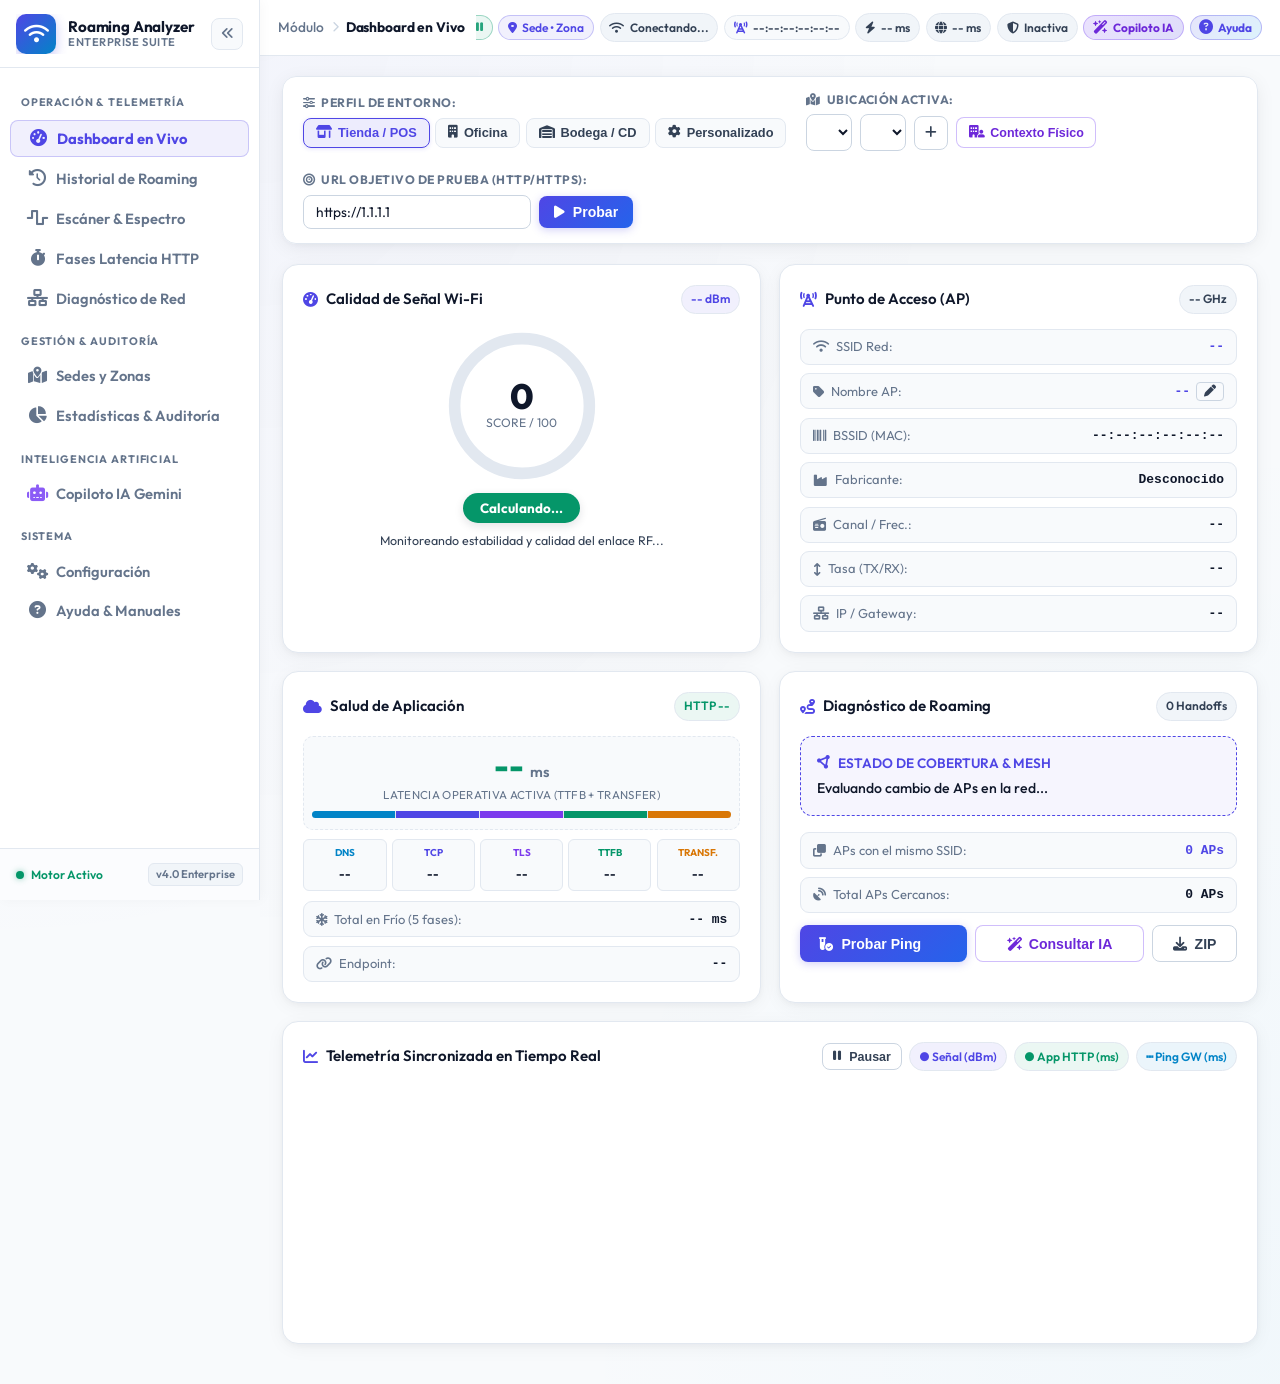
==== commit 70547d88: "fix(ui): resolver solapamiento de toolbar de perfil de entorno y desborde de barra superior" ====
--- a/static/index.html
+++ b/static/index.html
@@ -19,7 +19,7 @@
   <!-- Chart.js (Local Vendor Offline) -->
   <script src="chart.umd.min.js"></script>
 
-  <link rel="stylesheet" href="styles.css?v=4.2.0">
+  <link rel="stylesheet" href="styles.css?v=4.2.1">
 </head>
 
 <body>
@@ -151,16 +151,16 @@
           <button type="button" id="btn-header-location" class="badge badge-btn badge-location"
             title="Ubicación activa actual (Clic para gestionar Sedes y Zonas)">
             <i class="fa-solid fa-location-dot" style="color: var(--accent-cyan);"></i>
-            <span id="header-location-label" class="text-truncate" style="max-width: 185px;">Sede • Zona</span>
+            <span id="header-location-label" class="text-truncate" style="max-width: 140px;">Sede • Zona</span>
           </button>
           <div class="badge" title="SSID de la red conectada">
             <i class="fa-solid fa-wifi"></i>
-            <span id="header-ssid" class="text-truncate" style="max-width: 140px;">Conectando...</span>
+            <span id="header-ssid" class="text-truncate" style="max-width: 115px;">Conectando...</span>
           </div>
           <button type="button" id="btn-header-bssid" class="badge badge-btn"
             title="AP Conectado (Clic para asignar o editar nombre amigable)">
             <i class="fa-solid fa-tower-cell" style="color: var(--accent-cyan);"></i>
-            <span id="header-bssid" class="text-truncate" style="max-width: 165px;">--:--:--:--:--:--</span>
+            <span id="header-bssid" class="text-truncate" style="max-width: 130px;">--:--:--:--:--:--</span>
           </button>
           <div class="badge" title="Ping ICMP a la Puerta de Enlace Local">
             <i class="fa-solid fa-bolt"></i>
@@ -168,20 +168,20 @@
           </div>
           <div id="header-app-badge" class="badge" title="Latencia HTTP hacia la URL de prueba activa">
             <i class="fa-solid fa-globe"></i>
-            <span id="header-app-latency">HTTP: -- ms</span>
+            <span id="header-app-latency" class="text-truncate" style="max-width: 110px;">-- ms</span>
           </div>
           <div id="header-auth-badge" class="badge" title="Estado de Autenticación de Aplicación">
             <i class="fa-solid fa-shield-halved"></i>
             <span id="header-auth-status">Inactiva</span>
           </div>
-          <button type="button" id="btn-header-ai-copilot" class="badge badge-btn" style="background: linear-gradient(135deg, rgba(139, 92, 246, 0.18), rgba(79, 70, 229, 0.18)); color: #6d28d9; border: 1px solid rgba(139, 92, 246, 0.4); font-weight: 700; cursor: pointer; display: inline-flex; align-items: center; gap: 0.45rem;" title="Abrir Copiloto de Diagnóstico IA con Google Gemini & MCP">
-            <i class="fa-solid fa-wand-magic-sparkles" style="font-size: 0.9rem;"></i>
+          <button type="button" id="btn-header-ai-copilot" class="badge badge-btn" style="background: linear-gradient(135deg, rgba(139, 92, 246, 0.18), rgba(79, 70, 229, 0.18)); color: #6d28d9; border: 1px solid rgba(139, 92, 246, 0.4); font-weight: 700; cursor: pointer; display: inline-flex; align-items: center; gap: 0.35rem; padding: 0.28rem 0.55rem; font-size: 0.74rem;" title="Abrir Copiloto de Diagnóstico IA con Google Gemini & MCP">
+            <i class="fa-solid fa-wand-magic-sparkles" style="font-size: 0.85rem;"></i>
             <span>Copiloto IA</span>
           </button>
           <button type="button" id="btn-header-help" class="badge badge-btn"
-            style="background: linear-gradient(135deg, rgba(79, 70, 229, 0.14), rgba(14, 165, 233, 0.14)); color: var(--accent-cyan); border: 1px solid rgba(79, 70, 229, 0.32); font-weight: 700; cursor: pointer; display: inline-flex; align-items: center; gap: 0.35rem;"
+            style="background: linear-gradient(135deg, rgba(79, 70, 229, 0.14), rgba(14, 165, 233, 0.14)); color: var(--accent-cyan); border: 1px solid rgba(79, 70, 229, 0.32); font-weight: 700; cursor: pointer; display: inline-flex; align-items: center; gap: 0.32rem; padding: 0.28rem 0.52rem; font-size: 0.74rem;"
             title="Abrir Centro de Ayuda y Manuales (Manual Oficial y Guía Soporte Nivel 1)">
-            <i class="fa-solid fa-circle-question" style="font-size: 0.92rem;"></i>
+            <i class="fa-solid fa-circle-question" style="font-size: 0.88rem;"></i>
             <span>Ayuda</span>
           </button>
         </div>
@@ -2071,7 +2071,7 @@
     </div>
   </div>
 
-  <script src="app.js?v=4.2.0"></script>
+  <script src="app.js?v=4.2.1"></script>
 </body>
 
 </html>
--- a/static/styles.css
+++ b/static/styles.css
@@ -344,12 +344,12 @@
   backdrop-filter: blur(12px);
   -webkit-backdrop-filter: blur(12px);
   border-bottom: 1px solid var(--border-color);
-  padding: 0.55rem 1.35rem;
+  padding: 0.45rem 1.15rem;
   display: flex;
   justify-content: space-between;
   align-items: center;
   gap: 0.75rem;
-  min-height: 62px;
+  min-height: 56px;
   height: auto;
   box-sizing: border-box;
 }
@@ -359,6 +359,7 @@
   align-items: center;
   gap: 0.65rem;
   flex-shrink: 0;
+  min-width: max-content;
 }
 
 .mobile-menu-btn {
@@ -526,23 +527,34 @@
 .status-badges {
   display: flex;
   align-items: center;
-  gap: 0.45rem;
+  gap: 0.35rem;
   flex-wrap: nowrap;
-  flex-shrink: 0;
+  flex: 1;
+  min-width: 0;
+  justify-content: flex-end;
+  overflow-x: auto;
+  scrollbar-width: none;
+  -ms-overflow-style: none;
+  padding: 0.15rem 0;
+}
+
+.status-badges::-webkit-scrollbar {
+  display: none;
 }
 
 .badge {
   display: inline-flex;
   align-items: center;
-  gap: 0.38rem;
-  padding: 0.34rem 0.68rem;
+  gap: 0.32rem;
+  padding: 0.28rem 0.55rem;
   border-radius: 20px;
-  font-size: 0.78rem;
+  font-size: 0.75rem;
   font-weight: 600;
   background: #f1f5f9;
   border: 1px solid var(--border-color);
   color: var(--text-secondary);
   white-space: nowrap;
+  flex-shrink: 0;
 }
 
 .badge-location {
@@ -1259,9 +1271,9 @@
 /* Multipurpose Toolbar (Sticky for quick zone switching while scrolling) */
 .toolbar-card {
   position: sticky;
-  top: 0.75rem;
+  top: calc(56px + 0.65rem);
   z-index: 100;
-  background: rgba(255, 255, 255, 0.95);
+  background: rgba(255, 255, 255, 0.96);
   backdrop-filter: blur(14px);
   -webkit-backdrop-filter: blur(14px);
   border: 1px solid var(--border-color);
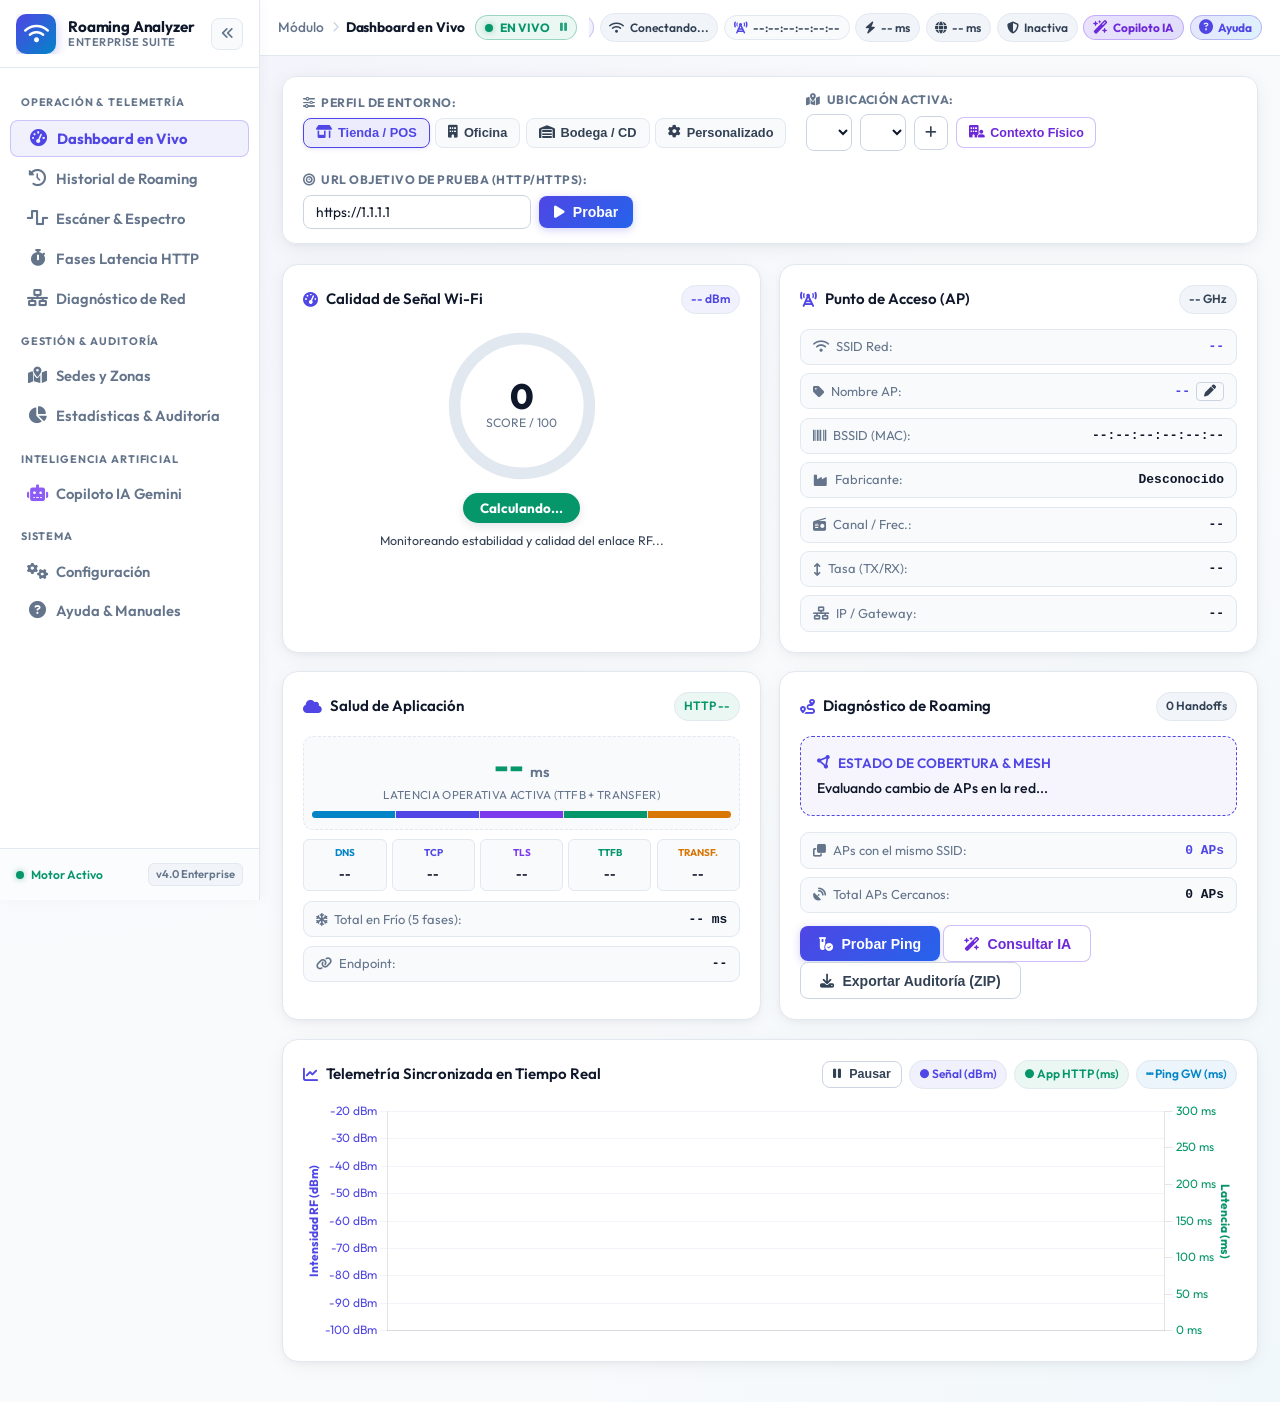
==== commit 32e85abc: "fix(spectrum-windows): fix candidate APs disappearing on Windows and support channel 169 in 5GHz spe" ====
--- a/static/index.html
+++ b/static/index.html
@@ -19,7 +19,7 @@
   <!-- Chart.js (Local Vendor Offline) -->
   <script src="chart.umd.min.js"></script>
 
-  <link rel="stylesheet" href="styles.css?v=4.2.1">
+  <link rel="stylesheet" href="styles.css?v=4.2.4">
 </head>
 
 <body>
@@ -138,16 +138,16 @@
             <i class="fa-solid fa-chevron-right breadcrumb-separator"></i>
             <span id="topbar-current-view" class="breadcrumb-active">Dashboard en Vivo</span>
           </div>
-        </div>
-
-        <div class="status-badges">
           <button type="button" id="btn-toggle-capture" class="badge badge-live badge-btn"
-            title="Captura de telemetría activa (Clic para pausar). El monitoreo de roaming se mantiene siempre activo.">
+            title="Captura de telemetría activa (Clic para pausar / reanudar). El monitoreo de roaming se mantiene siempre activo.">
             <div id="capture-status-dot" class="badge-dot"></div>
             <span id="capture-status-label">EN VIVO</span>
             <i id="capture-status-icon" class="fa-solid fa-pause"
-              style="margin-left: 4px; font-size: 0.72rem; opacity: 0.85;"></i>
+              style="margin-left: 3px; font-size: 0.7rem; opacity: 0.85;"></i>
           </button>
+        </div>
+
+        <div class="status-badges">
           <button type="button" id="btn-header-location" class="badge badge-btn badge-location"
             title="Ubicación activa actual (Clic para gestionar Sedes y Zonas)">
             <i class="fa-solid fa-location-dot" style="color: var(--accent-cyan);"></i>
@@ -421,17 +421,17 @@
 
               <div id="roaming-ping-inline-result" class="inline-ping-result" style="display: none;"></div>
 
-              <div style="display: flex; gap: 0.5rem; margin-top: auto;">
-                <button id="btn-test-roaming" class="btn-primary" style="flex: 1;"
+              <div class="roaming-action-grid">
+                <button id="btn-test-roaming" class="btn-primary"
                   title="Realiza ráfaga de 5 pings al gateway sin bloquear la pantalla">
                   <i class="fa-solid fa-vial-circle-check"></i> Probar Ping
                 </button>
-                <button type="button" id="btn-roaming-ask-ai" class="btn-secondary" style="flex: 1; display: inline-flex; align-items: center; justify-content: center; gap: 0.35rem; border-color: rgba(139, 92, 246, 0.4); color: #6d28d9;"
+                <button type="button" id="btn-roaming-ask-ai" class="btn-secondary" style="border-color: rgba(139, 92, 246, 0.4); color: #6d28d9;"
                   title="Consultar anomalías de roaming con el Copiloto IA">
                   <i class="fa-solid fa-wand-magic-sparkles"></i> Consultar IA
                 </button>
-                <button id="btn-export-quick" class="btn-secondary" title="Exportar paquete de auditoría ZIP">
-                  <i class="fa-solid fa-download"></i> ZIP
+                <button id="btn-export-quick" class="btn-secondary roaming-zip-span" title="Exportar paquete de auditoría rápida en ZIP con reportes">
+                  <i class="fa-solid fa-download"></i> Exportar Auditoría (ZIP)
                 </button>
               </div>
             </div>
@@ -1173,9 +1173,50 @@
               <div class="card-header" style="margin-bottom: 0.75rem;">
                 <div class="card-title">
                   <i class="fa-solid fa-warehouse" style="color: var(--accent-cyan);"></i>
-                  <span>Ficha del Espacio Físico (Zona Actual)</span>
+                  <span id="ai-ctx-card-title">Ficha del Espacio Físico (Recorrido)</span>
                 </div>
                 <span id="ai-profile-saved-badge" class="badge" style="font-size: 0.7rem;">Sin configurar</span>
+              </div>
+
+              <!-- Walk-Test Scope & Multi-Zone Selector -->
+              <div class="walk-test-scope-banner" style="margin-bottom: 0.85rem; padding: 0.75rem 0.9rem; border-radius: 8px;">
+                <div style="display: flex; justify-content: space-between; align-items: center; flex-wrap: wrap; gap: 0.5rem; margin-bottom: 0.45rem;">
+                  <span style="font-size: 0.82rem; font-weight: 700; color: #4338ca; display: flex; align-items: center; gap: 0.4rem;">
+                    <i class="fa-solid fa-person-walking"></i> Alcance del Perfil Físico:
+                  </span>
+                  <div class="scope-mode-toggle" style="display: flex; gap: 0.35rem;">
+                    <label class="scope-mode-label active" id="lbl-scope-all">
+                      <input type="radio" name="ctx-scope-mode" id="ctx-scope-all" value="all" checked>
+                      <strong>Todo el Recorrido (Toda la Sede)</strong>
+                    </label>
+                    <label class="scope-mode-label" id="lbl-scope-zone">
+                      <input type="radio" name="ctx-scope-mode" id="ctx-scope-zone" value="zone">
+                      <span>Solo esta Zona</span>
+                    </label>
+                  </div>
+                </div>
+                <div style="font-size: 0.74rem; color: #475569; line-height: 1.35;">
+                  <i class="fa-solid fa-circle-info" style="color: #6366f1;"></i>
+                  Al elegir <strong>Todo el Recorrido</strong>, este perfil se hereda automáticamente a todas las zonas de la sede durante el Walk-Test, evitando reconfigurar zona por zona.
+                </div>
+              </div>
+
+              <!-- Quick 1-Click Templates -->
+              <div style="margin-bottom: 0.85rem;">
+                <div style="font-size: 0.75rem; font-weight: 600; color: var(--text-secondary); margin-bottom: 0.35rem; display: flex; align-items: center; gap: 0.35rem;">
+                  <i class="fa-solid fa-wand-magic-sparkles" style="color: #8b5cf6;"></i> Plantillas rápidas de 1 clic:
+                </div>
+                <div style="display: flex; flex-wrap: wrap; gap: 0.4rem;">
+                  <button type="button" class="btn-preset-tpl" data-tpl="retail">
+                    🏬 Tienda / Retail POS
+                  </button>
+                  <button type="button" class="btn-preset-tpl" data-tpl="bodega">
+                    🏭 Bodega / WMS Racks
+                  </button>
+                  <button type="button" class="btn-preset-tpl" data-tpl="oficina">
+                    🏢 Oficina / Corporativo
+                  </button>
+                </div>
               </div>
 
               <div class="ctx-form-grid">
@@ -1250,7 +1291,7 @@
 
                 <div class="ctx-span-full" style="display: flex; gap: 0.5rem; margin-top: 0.25rem;">
                   <button type="button" id="btn-save-zone-context" class="btn-primary" style="flex: 1; font-size: 0.82rem;">
-                    <i class="fa-solid fa-floppy-disk"></i> Guardar Contexto de Zona
+                    <i class="fa-solid fa-floppy-disk"></i> <span id="lbl-btn-save-ctx">Guardar Recorrido (Toda la Sede)</span>
                   </button>
                   <button type="button" id="btn-save-and-audit-context" class="btn-secondary" style="font-size: 0.82rem; border-color: rgba(139, 92, 246, 0.4); color: #6d28d9;" title="Guardar perfil físico y lanzar auditoría con Gemini">
                     <i class="fa-solid fa-bolt"></i> Guardar y Analizar
@@ -1625,17 +1666,17 @@
               <!-- Search Filter Bar -->
               <div
                 style="display: flex; justify-content: space-between; align-items: center; margin-bottom: 0.75rem; flex-wrap: wrap; gap: 0.5rem;">
-                <div style="position: relative; max-width: 400px; width: 100%;">
+                <div style="position: relative; max-width: 440px; width: 100%;">
                   <input type="text" id="input-search-ap-names" class="toolbar-input"
-                    placeholder="🔍 Buscar por MAC, nombre o ubicación..." style="width: 100%; padding-left: 0.75rem;">
+                    placeholder="🔍 Buscar por MAC (ej: 20:A6:CD o 20a6cd), nombre o ubicación..." style="width: 100%; padding-left: 0.75rem;">
                 </div>
                 <div id="ap-filtered-info" style="font-size: 0.8rem; color: var(--text-muted);">
-                  Mostrando todos los APs
+                  Cargando inventario de APs...
                 </div>
               </div>
 
               <!-- AP Inventory Table -->
-              <div class="table-responsive" style="max-height: 360px; overflow-y: auto;">
+              <div class="table-responsive" style="max-height: 420px; overflow-y: auto;">
                 <table class="custom-table" style="width: 100%;">
                   <thead>
                     <tr>
@@ -1649,6 +1690,39 @@
                     <!-- Loaded via JS -->
                   </tbody>
                 </table>
+              </div>
+
+              <!-- AP Inventory Pagination Bar -->
+              <div id="ap-pagination-container"
+                style="display: flex; justify-content: space-between; align-items: center; margin-top: 0.85rem; padding-top: 0.75rem; border-top: 1px solid var(--border-color); flex-wrap: wrap; gap: 0.75rem;">
+                <div style="display: flex; align-items: center; gap: 0.6rem; font-size: 0.8rem; color: var(--text-muted); flex-wrap: wrap;">
+                  <span>Mostrar:</span>
+                  <select id="ap-page-size-select" class="toolbar-select" style="padding: 0.2rem 0.5rem; font-size: 0.8rem; height: 30px;">
+                    <option value="25">25 por pág.</option>
+                    <option value="50" selected>50 por pág.</option>
+                    <option value="100">100 por pág.</option>
+                    <option value="200">200 por pág.</option>
+                  </select>
+                  <span id="ap-pagination-summary" style="font-weight: 500; color: var(--text-secondary);">Cargando...</span>
+                </div>
+
+                <div class="ap-pagination-controls" style="display: flex; align-items: center; gap: 0.35rem;">
+                  <button type="button" id="btn-ap-first-page" class="btn-secondary ap-page-btn" title="Primera página" disabled>
+                    <i class="fa-solid fa-angles-left"></i>
+                  </button>
+                  <button type="button" id="btn-ap-prev-page" class="btn-secondary ap-page-btn" title="Página anterior" disabled>
+                    <i class="fa-solid fa-angle-left"></i> Anterior
+                  </button>
+                  <span id="ap-current-page-badge" class="badge" style="background: #ffffff; border: 1px solid var(--border-color); color: var(--text-primary); font-size: 0.78rem; padding: 0.35rem 0.75rem; font-weight: 700;">
+                    Pág. 1 / 1
+                  </span>
+                  <button type="button" id="btn-ap-next-page" class="btn-secondary ap-page-btn" title="Página siguiente" disabled>
+                    Siguiente <i class="fa-solid fa-angle-right"></i>
+                  </button>
+                  <button type="button" id="btn-ap-last-page" class="btn-secondary ap-page-btn" title="Última página" disabled>
+                    <i class="fa-solid fa-angles-right"></i>
+                  </button>
+                </div>
               </div>
             </div>
 
@@ -2071,7 +2145,7 @@
     </div>
   </div>
 
-  <script src="app.js?v=4.2.1"></script>
+  <script src="app.js?v=4.2.5"></script>
 </body>
 
 </html>
